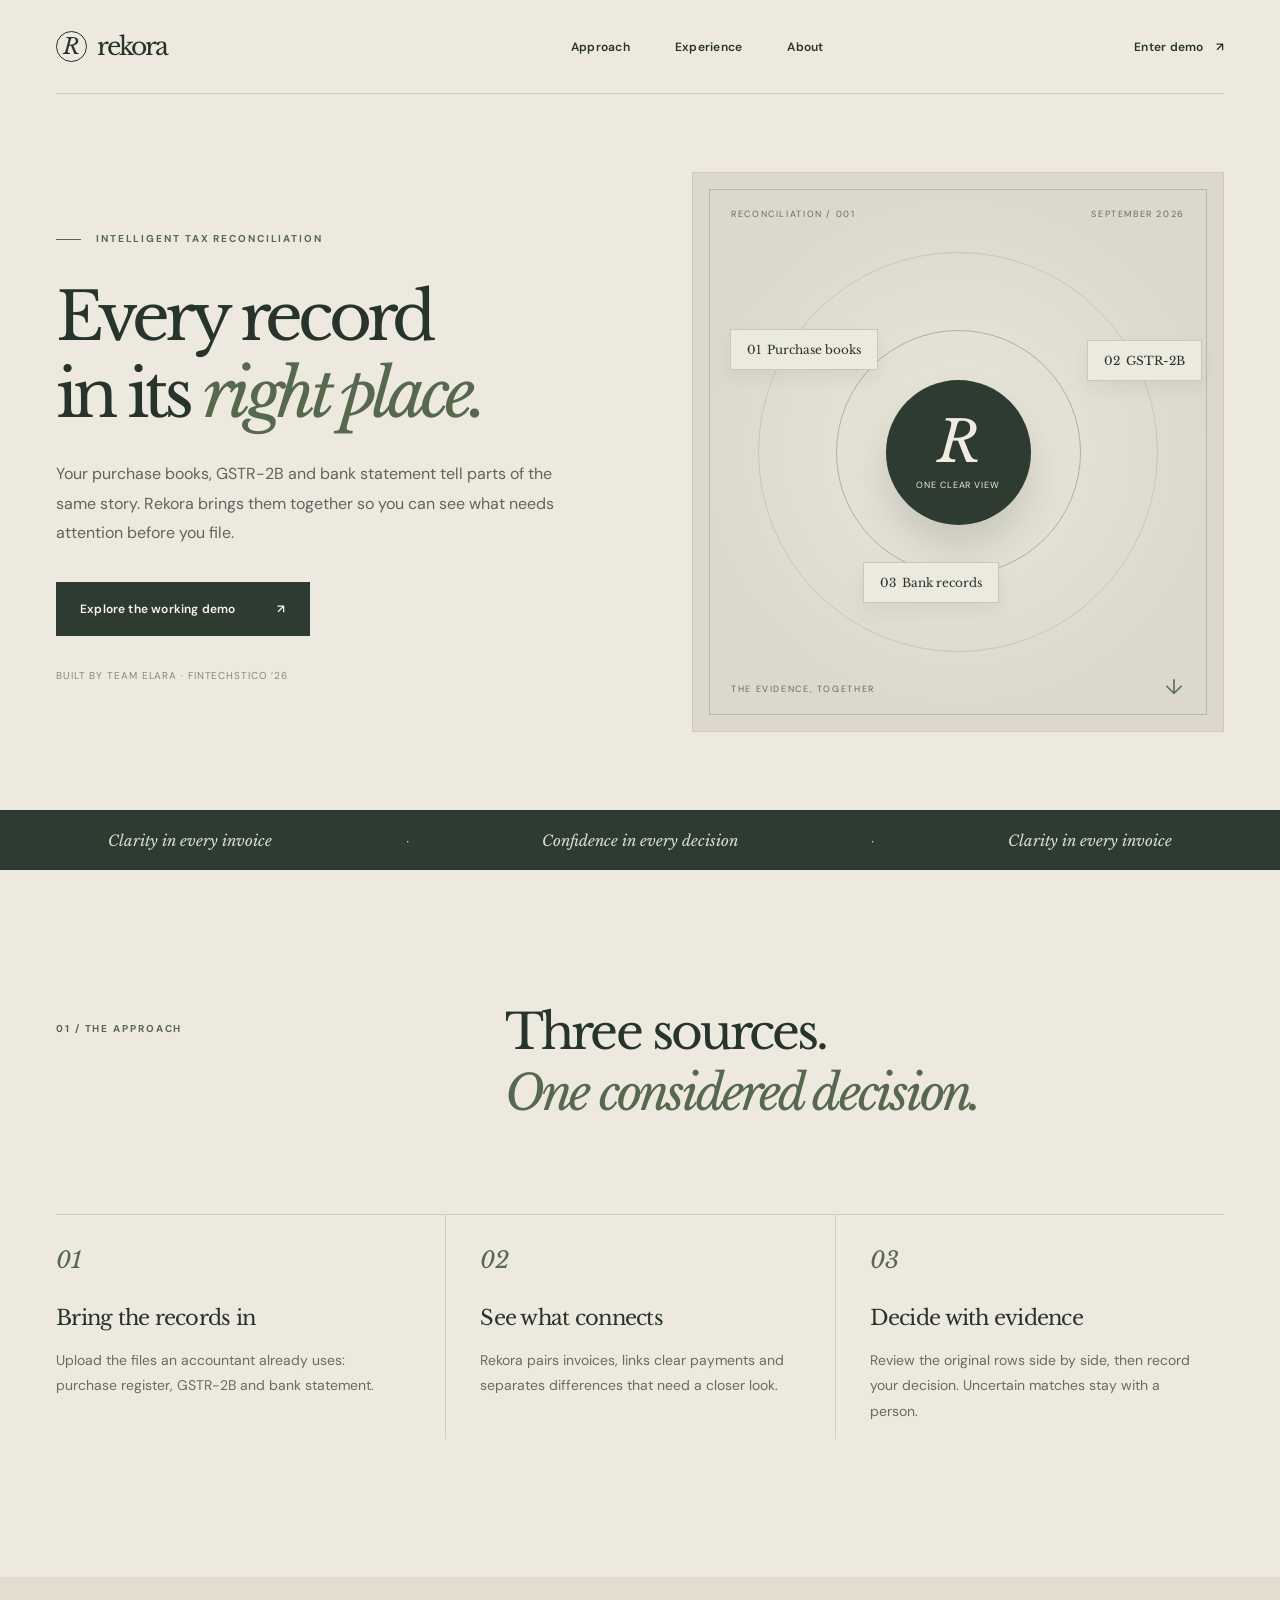
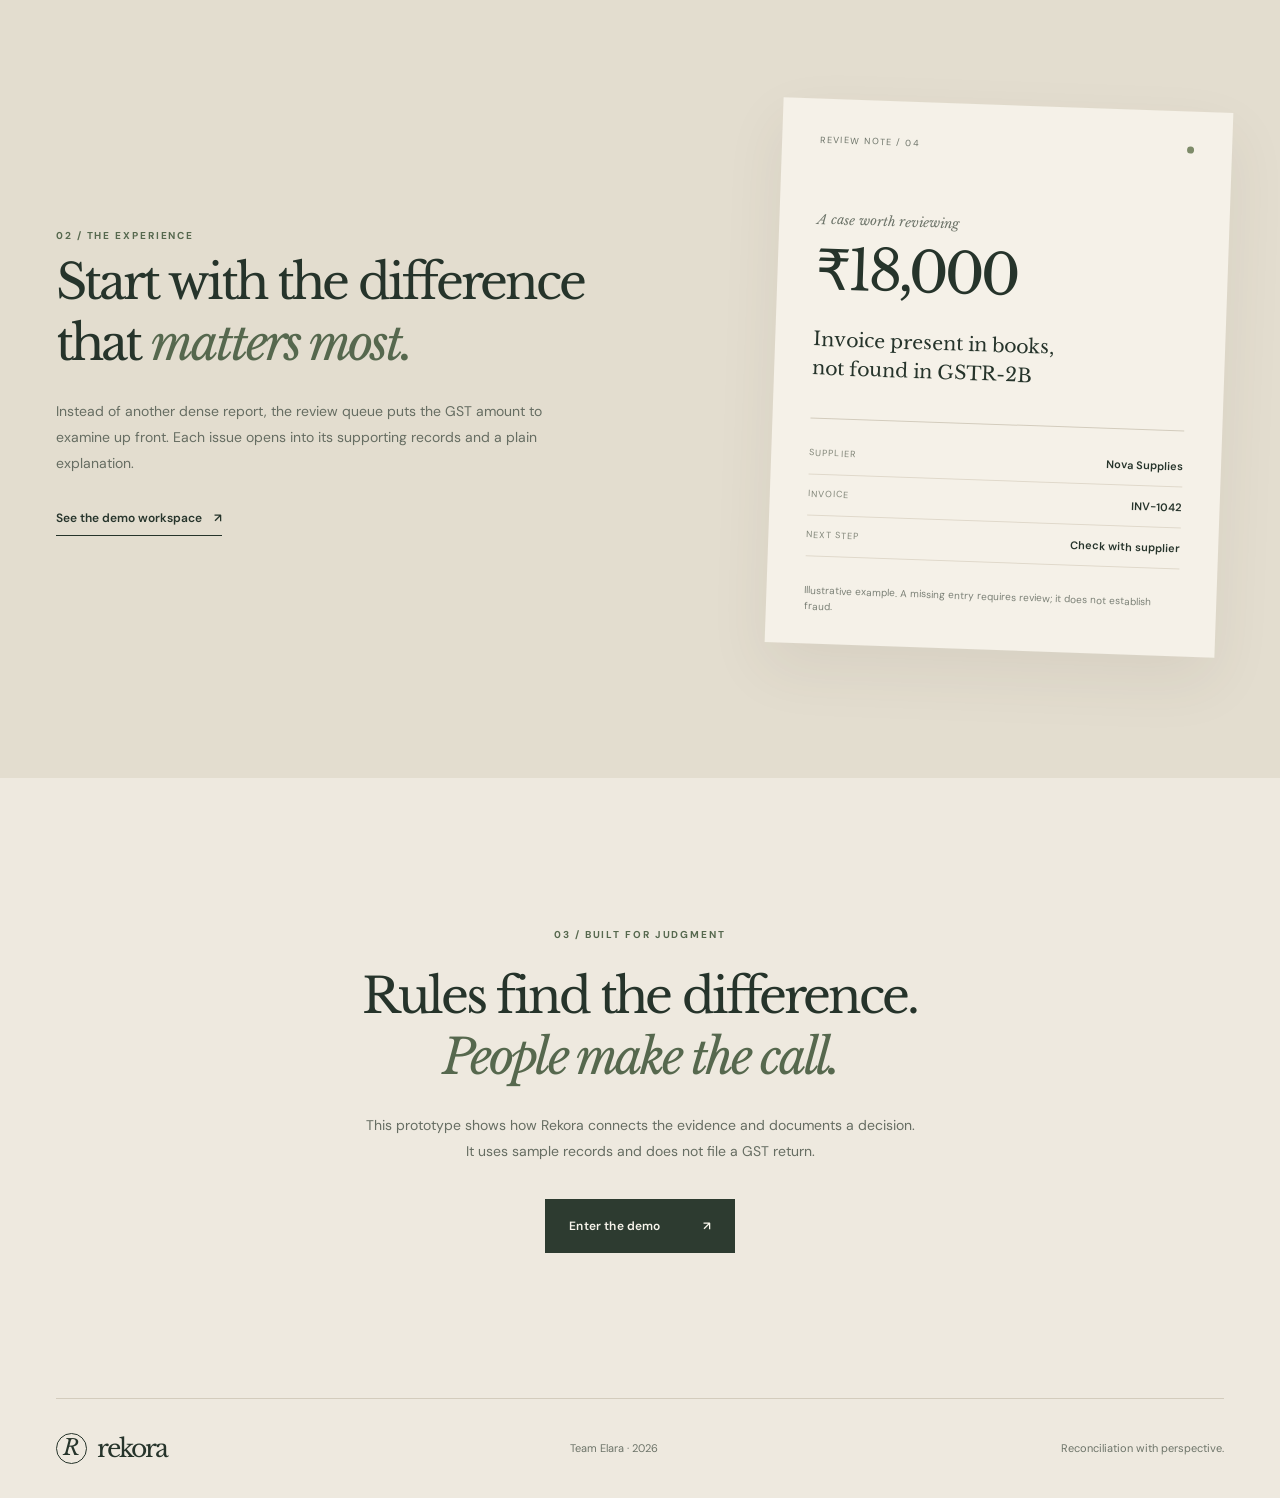
==== index.html @ e07e4d6a "Build Rekora landing page and demo workspace" ====
<!doctype html>
<html lang="en">
<head>
  <meta charset="utf-8">
  <meta name="viewport" content="width=device-width, initial-scale=1">
  <meta name="theme-color" content="#eee9df">
  <meta name="description" content="Rekora connects purchase records, GSTR-2B and payments so every GST difference can be reviewed with evidence.">
  <title>Rekora — A clearer way to reconcile</title>
  <link rel="icon" type="image/svg+xml" href="data:image/svg+xml,%3Csvg xmlns='http://www.w3.org/2000/svg' viewBox='0 0 64 64'%3E%3Crect width='64' height='64' rx='12' fill='%232d3b30'/%3E%3Cpath d='M17 46V18h16c9 0 13 5 13 12 0 6-4 10-10 11l10 5M17 32h17' fill='none' stroke='%23eee9df' stroke-width='4' stroke-linecap='round' stroke-linejoin='round'/%3E%3C/svg%3E">
  <link rel="stylesheet" href="styles.css">
  <script defer src="app.js"></script>
</head>
<body>
  <div id="landing" class="page">
    <header class="site-header wrap">
      <a class="wordmark" href="#top" aria-label="Rekora home"><span class="mark">R</span><span>rekora</span></a>
      <nav class="main-nav" aria-label="Main navigation">
        <a href="#approach">Approach</a>
        <a href="#experience">Experience</a>
        <a href="#about">About</a>
      </nav>
      <button class="text-link" type="button" data-open-login>Enter demo <span aria-hidden="true">↗</span></button>
    </header>

    <main id="top">
      <section class="hero wrap">
        <div class="hero-copy">
          <p class="eyebrow"><span class="eyebrow-line"></span> Intelligent tax reconciliation</p>
          <h1>Every record<br>in its <em>right place.</em></h1>
          <p class="hero-intro">Your purchase books, GSTR-2B and bank statement tell parts of the same story. Rekora brings them together so you can see what needs attention before you file.</p>
          <button class="primary-button" type="button" data-open-login>Explore the working demo <span aria-hidden="true">↗</span></button>
          <p class="hero-note">Built by Team Elara · Fintechstico ’26</p>
        </div>
        <div class="hero-art" aria-label="Three records connecting into one review" role="img">
          <div class="art-topline"><span>RECONCILIATION / 001</span><span>SEPTEMBER 2026</span></div>
          <div class="art-orbit">
            <div class="art-ring ring-one"></div><div class="art-ring ring-two"></div>
            <div class="art-center"><span class="art-center-mark">R</span><small>one clear view</small></div>
            <span class="orbit-label label-books">01&nbsp; Purchase books</span>
            <span class="orbit-label label-gst">02&nbsp; GSTR-2B</span>
            <span class="orbit-label label-bank">03&nbsp; Bank records</span>
          </div>
          <div class="art-bottomline"><span>THE EVIDENCE, TOGETHER</span><span>↓</span></div>
        </div>
      </section>

      <div class="marquee-line" aria-hidden="true"><span>Clarity in every invoice</span><span>·</span><span>Confidence in every decision</span><span>·</span><span>Clarity in every invoice</span></div>

      <section id="approach" class="story-section wrap">
        <div class="section-heading"><p class="eyebrow">01 / THE APPROACH</p><h2>Three sources.<br><em>One considered decision.</em></h2></div>
        <div class="story-steps">
          <article><span class="step-num">01</span><h3>Bring the records in</h3><p>Upload the files an accountant already uses: purchase register, GSTR-2B and bank statement.</p></article>
          <article><span class="step-num">02</span><h3>See what connects</h3><p>Rekora pairs invoices, links clear payments and separates differences that need a closer look.</p></article>
          <article><span class="step-num">03</span><h3>Decide with evidence</h3><p>Review the original rows side by side, then record your decision. Uncertain matches stay with a person.</p></article>
        </div>
      </section>

      <section id="experience" class="experience-section">
        <div class="wrap experience-grid">
          <div class="experience-copy"><p class="eyebrow">02 / THE EXPERIENCE</p><h2>Start with the difference<br>that <em>matters most.</em></h2><p>Instead of another dense report, the review queue puts the GST amount to examine up front. Each issue opens into its supporting records and a plain explanation.</p><button class="underlined-button" type="button" data-open-login>See the demo workspace <span aria-hidden="true">↗</span></button></div>
          <div class="preview-sheet" aria-label="Preview of a Rekora case">
            <div class="preview-head"><span>REVIEW NOTE / 04</span><span class="preview-dot"></span></div>
            <p class="preview-kicker">A case worth reviewing</p><strong>₹18,000</strong><h3>Invoice present in books,<br>not found in GSTR-2B</h3><div class="preview-rule"></div><div class="preview-row"><span>SUPPLIER</span><b>Nova Supplies</b></div><div class="preview-row"><span>INVOICE</span><b>INV-1042</b></div><div class="preview-row"><span>NEXT STEP</span><b>Check with supplier</b></div><p class="preview-foot">Illustrative example. A missing entry requires review; it does not establish fraud.</p>
          </div>
        </div>
      </section>

      <section id="about" class="closing-section wrap"><p class="eyebrow">03 / BUILT FOR JUDGMENT</p><h2>Rules find the difference.<br><em>People make the call.</em></h2><p>This prototype shows how Rekora connects the evidence and documents a decision. It uses sample records and does not file a GST return.</p><button class="primary-button" type="button" data-open-login>Enter the demo <span aria-hidden="true">↗</span></button></section>
    </main>
    <footer class="site-footer wrap"><span class="wordmark footer-brand"><span class="mark">R</span><span>rekora</span></span><span>Team Elara · 2026</span><span>Reconciliation with perspective.</span></footer>
  </div>

  <div id="login" class="page" hidden>
    <header class="site-header wrap compact-header"><a class="wordmark" href="#top"><span class="mark">R</span><span>rekora</span></a><button type="button" class="text-link" data-go-home>Back to site <span aria-hidden="true">↗</span></button></header>
    <main class="login-main wrap"><div class="login-intro"><p class="eyebrow">PRIVATE DEMO / TEAM ELARA</p><h1>Welcome to a<br><em>clearer view.</em></h1><p>Enter the demo workspace to follow invoices across books, GSTR-2B and bank payments.</p><div class="login-rule"></div><p class="login-caption">Sample data only. Your name stays in this browser session.</p></div><form id="login-form" class="login-card"><p class="eyebrow">DEMO ACCESS</p><h2>Sign in to explore</h2><label for="demo-name">Your name</label><input id="demo-name" name="name" autocomplete="name" placeholder="e.g. Mahatva" required maxlength="60"><label for="demo-email">Email address</label><input id="demo-email" name="email" type="email" autocomplete="email" placeholder="you@example.com" required><button class="primary-button full-button" type="submit">Continue to workspace <span aria-hidden="true">↗</span></button><p class="form-note">Demo sign-in only. No account or password is created.</p></form></main>
  </div>

  <div id="workspace" class="page app-page" hidden>
    <header class="app-header"><a class="wordmark" href="#workspace"><span class="mark">R</span><span>rekora</span></a><span class="app-header-title">Reconciliation workspace <span class="demo-tag">DEMO</span></span><button id="sign-out" class="text-link" type="button">Sign out <span aria-hidden="true">↗</span></button></header>
    <main class="app-main">
      <div class="app-intro"><div><p class="eyebrow">SEPTEMBER 2026 · SAMPLE WORKSPACE</p><h1>Good to have you here, <em id="user-name">friend</em>.</h1><p>Connect the records, then review the differences that matter.</p></div><button id="export-button" class="subtle-button" type="button">Export review CSV <span aria-hidden="true">↗</span></button></div>
      <section class="upload-section" aria-labelledby="upload-heading"><div class="upload-copy"><span class="section-index">01 / YOUR SOURCES</span><h2 id="upload-heading">Bring three records together.</h2><p>Use your own CSV files, or open the prepared demo month.</p><div class="upload-actions"><button id="sample-button" class="primary-button" type="button">Load demo records <span aria-hidden="true">↗</span></button><button id="reset-button" class="underlined-button" type="button">Clear files</button></div></div><div class="upload-fields"><label class="upload-field"><span>Purchase register</span><small>Books CSV</small><input id="books-file" type="file" accept=".csv,text/csv"><b id="books-status">Choose file</b></label><label class="upload-field"><span>GSTR-2B</span><small>Supplier filings CSV</small><input id="g2b-file" type="file" accept=".csv,text/csv"><b id="g2b-status">Choose file</b></label><label class="upload-field"><span>Bank statement</span><small>Payments CSV</small><input id="bank-file" type="file" accept=".csv,text/csv"><b id="bank-status">Choose file</b></label></div></section>
      <p id="status-message" class="status-message" role="status" aria-live="polite">Load the demo records or choose all three CSV files to begin.</p>
      <section id="results" class="results-section" hidden aria-labelledby="results-heading"><div class="result-heading"><div><span class="section-index">02 / YOUR REVIEW</span><h2 id="results-heading">A more useful overview.</h2></div><p id="source-caption">Sample records</p></div><div class="metrics"><div><span>Purchase invoices</span><strong id="metric-invoices">0</strong></div><div><span>Connected to GSTR-2B</span><strong id="metric-matched">0</strong></div><div><span>Open issues</span><strong id="metric-issues">0</strong></div><div><span>GST amount to review</span><strong id="metric-value">₹0</strong></div></div><div id="live-test" class="live-test"><div><span class="section-index">LIVE DEMONSTRATION</span><p>Change a sample record and watch the same matching rules run again.</p></div><label for="live-scenario">Change to try</label><select id="live-scenario"><option value="amount">Change a GST amount</option><option value="format">Reformat an invoice number</option></select><button id="run-live-test" class="subtle-button" type="button">Run test <span aria-hidden="true">↗</span></button></div><div class="review-layout"><section class="queue-section" aria-labelledby="queue-heading"><div class="queue-heading"><div><span class="section-index">03 / PRIORITY QUEUE</span><h3 id="queue-heading">The cases to consider</h3></div><span id="queue-count">0 cases</span></div><div id="issue-list" class="issue-list"></div></section><aside class="evidence-panel" aria-labelledby="evidence-heading"><span class="section-index">04 / THE EVIDENCE</span><div id="evidence-content"><h3 id="evidence-heading">Select a case</h3><p>Choose an item from the queue to see the original records and suggested next step.</p></div></aside></div></section>
    </main>
    <footer class="app-footer">Rekora prototype · Sample findings require human review · No GST return is filed</footer>
  </div>
</body>
</html>
---- styles.css ----
@import url('https://fonts.googleapis.com/css2?family=DM+Sans:wght@400;500;600;700&family=Libre+Baskerville:ital,wght@0,400;0,700;1,400&display=swap');
:root{--paper:#eee9df;--paper-light:#f7f4ed;--ink:#26342b;--muted:#6d7469;--line:#d3ccbd;--olive:#56684e;--cream:#e8dfce;--dark:#2d3b30;--serif:'Libre Baskerville',Georgia,serif;--sans:'DM Sans',Arial,sans-serif}
*{box-sizing:border-box}html{scroll-behavior:smooth}body{margin:0;background:var(--paper);color:var(--ink);font-family:var(--sans);-webkit-font-smoothing:antialiased}button,input{font:inherit}button{cursor:pointer}a{color:inherit;text-decoration:none}button:focus-visible,a:focus-visible,input:focus-visible{outline:2px solid #8e9c70;outline-offset:4px}[hidden]{display:none!important}.wrap{width:min(1380px,calc(100% - 112px));margin:auto}.page{min-height:100vh}.site-header{height:94px;display:flex;align-items:center;justify-content:space-between;border-bottom:1px solid var(--line)}.wordmark{display:inline-flex;gap:10px;align-items:center;font-family:var(--serif);font-size:25px;letter-spacing:-.08em}.mark{width:31px;height:31px;border:1px solid currentColor;border-radius:50%;display:grid;place-items:center;font-style:italic;font-size:22px;line-height:1;padding-right:2px}.main-nav{display:flex;gap:45px;margin-left:8%}.main-nav a,.text-link{font-size:12px;font-weight:600;letter-spacing:.02em}.main-nav a:hover,.text-link:hover{color:var(--olive)}.text-link,.underlined-button{background:none;border:0;color:var(--ink);padding:9px 0}.text-link span,.underlined-button span{margin-left:9px}.hero{display:grid;grid-template-columns:1.04fr .96fr;min-height:690px;padding-top:78px;padding-bottom:78px;gap:60px;align-items:center}.eyebrow,.section-index{font-size:10px;font-weight:700;letter-spacing:.19em;text-transform:uppercase;color:var(--olive)}.eyebrow-line{display:inline-block;width:25px;border-top:1px solid var(--olive);vertical-align:middle;margin-right:11px}.hero h1,.login-main h1{font-family:var(--serif);font-size:clamp(55px,5.15vw,84px);font-weight:400;line-height:1.16;letter-spacing:-.075em;margin:34px 0 27px}.hero h1 em,.story-section h2 em,.experience-section h2 em,.closing-section h2 em,.login-main h1 em,.app-intro h1 em{font-weight:400;color:var(--olive)}.hero-intro{max-width:515px;color:#5e665d;font-size:16px;line-height:1.85;margin:0 0 34px}.primary-button{display:inline-flex;gap:42px;align-items:center;justify-content:space-between;border:1px solid var(--dark);background:var(--dark);color:#f8f5ec;padding:18px 23px;font-size:12px;font-weight:600;letter-spacing:.015em;transition:background .2s,transform .2s}.primary-button:hover{background:#435845;transform:translateY(-2px)}.hero-note{font-size:10px;letter-spacing:.09em;text-transform:uppercase;margin:33px 0 0;color:#85877c}.hero-art{height:560px;background:#dcd9cc;position:relative;overflow:hidden;border:1px solid #d2c9b5;background-image:radial-gradient(circle at 50% 50%,#e8e5da 0,#dcd9cc 70%)}.hero-art:before{content:'';position:absolute;inset:16px;border:1px solid rgba(74,91,69,.25)}.art-topline,.art-bottomline{position:absolute;left:38px;right:38px;display:flex;justify-content:space-between;font-size:9px;letter-spacing:.18em;color:#5f6d60}.art-topline{top:35px}.art-bottomline{bottom:36px}.art-bottomline span:last-child{font-size:21px;line-height:8px}.art-orbit{position:absolute;inset:0;display:grid;place-items:center}.art-ring{position:absolute;border:1px solid rgba(61,77,62,.32);border-radius:50%;aspect-ratio:1}.ring-one{width:245px}.ring-two{width:400px;border-color:rgba(61,77,62,.15)}.art-center{width:145px;height:145px;border-radius:50%;background:var(--dark);color:#f1ecdf;display:flex;flex-direction:column;align-items:center;justify-content:center;gap:8px;box-shadow:0 22px 35px rgba(45,59,48,.15);z-index:1}.art-center-mark{font-family:var(--serif);font-size:57px;font-style:italic;line-height:1}.art-center small{font-size:9px;letter-spacing:.1em;text-transform:uppercase}.orbit-label{position:absolute;background:#ece9df;padding:12px 16px;border:1px solid #c8c8b8;box-shadow:0 8px 18px rgba(40,53,39,.06);font-family:var(--serif);font-size:12px;z-index:2}.label-books{top:28%;left:7%}.label-gst{top:30%;right:4%}.label-bank{bottom:23%;left:32%}.marquee-line{height:60px;background:var(--dark);color:#d9dfce;display:flex;align-items:center;justify-content:space-evenly;gap:25px;overflow:hidden;white-space:nowrap;font-family:var(--serif);font-style:italic;font-size:15px}.marquee-line span:nth-child(even){font-style:normal;font-size:12px}.story-section{padding-top:132px;padding-bottom:138px}.section-heading{display:grid;grid-template-columns:1fr 1.6fr;align-items:start}.section-heading .eyebrow{margin:20px 0}.story-section h2,.experience-section h2,.closing-section h2{font:400 clamp(39px,3.8vw,60px)/1.25 var(--serif);letter-spacing:-.06em;margin:0}.story-steps{display:grid;grid-template-columns:repeat(3,1fr);margin-top:90px;border-top:1px solid var(--line)}.story-steps article{padding:31px 34px 0 0}.story-steps article+article{border-left:1px solid var(--line);padding-left:34px}.step-num{font:italic 23px var(--serif);color:var(--olive)}.story-steps h3{font:400 21px var(--serif);letter-spacing:-.035em;margin:31px 0 17px}.story-steps p,.experience-copy>p:not(.eyebrow),.closing-section>p:not(.eyebrow){font-size:14px;color:#666d62;line-height:1.85;max-width:330px}.experience-section{background:#e3ddcf;padding:128px 0}.experience-grid{display:grid;grid-template-columns:1fr 450px;gap:12%;align-items:center}.experience-copy>p:not(.eyebrow){max-width:540px;margin:25px 0 25px}.underlined-button{border-bottom:1px solid var(--ink);font-weight:600;font-size:12px}.preview-sheet{background:#f5f1e8;padding:35px 38px 29px;box-shadow:0 24px 60px rgba(72,65,52,.08);transform:rotate(2deg)}.preview-head{display:flex;justify-content:space-between;font-size:9px;letter-spacing:.16em;color:#6d7469}.preview-dot{height:7px;width:7px;background:#7d8b69;border-radius:50%}.preview-kicker{font:italic 13px var(--serif);color:#6d7469;margin:65px 0 7px}.preview-sheet strong{font:400 56px var(--serif);letter-spacing:-.07em}.preview-sheet h3{font:400 19px/1.5 var(--serif);margin:22px 0 35px}.preview-rule{border-top:1px solid var(--line);margin-bottom:15px}.preview-row{display:flex;justify-content:space-between;padding:13px 0;border-bottom:1px solid #e0d9cb;font-size:11px}.preview-row span{letter-spacing:.12em;font-size:9px;color:#808578}.preview-row b{font-weight:600}.preview-foot{font-size:10px;line-height:1.6;color:#7b8076;margin:26px 0 0}.closing-section{text-align:center;padding-top:140px;padding-bottom:145px}.closing-section h2{margin:25px 0}.closing-section>p:not(.eyebrow){margin:0 auto 34px;max-width:560px}.site-footer{border-top:1px solid var(--line);height:100px;display:flex;justify-content:space-between;align-items:center;color:#6d7469;font-size:11px}.footer-brand{color:var(--ink)}
.compact-header{border-bottom:0}.login-main{min-height:calc(100vh - 94px);display:grid;grid-template-columns:1fr 410px;gap:14%;align-items:center;padding-bottom:90px}.login-intro>p:not(.eyebrow){font-size:15px;line-height:1.8;color:#626a60;max-width:510px}.login-rule{width:65px;border-top:1px solid var(--olive);margin-top:58px}.login-intro .login-caption{font-size:11px!important;margin-top:21px}.login-card{background:#f8f5ee;border:1px solid #ddd5c5;padding:41px;box-shadow:0 20px 50px rgba(63,61,49,.05)}.login-card h2{font:400 29px var(--serif);margin:15px 0 37px}.login-card label{display:block;font-size:11px;font-weight:700;margin:23px 0 9px}.login-card input{border:0;border-bottom:1px solid #bdb9aa;background:transparent;width:100%;padding:13px 0;border-radius:0;color:var(--ink);font-size:13px;outline:0}.login-card input:focus{border-bottom-color:var(--ink)}.full-button{width:100%;margin-top:37px}.form-note{font-size:10px;color:#808579;line-height:1.6;margin:18px 0 0}
.app-page{background:#f3f0e9}.app-header{height:78px;padding:0 clamp(24px,4vw,68px);border-bottom:1px solid #d8d2c6;display:flex;align-items:center;justify-content:space-between;gap:20px;background:#eee9df}.app-header-title{font-size:12px;font-weight:600}.demo-tag{margin-left:11px;padding:5px 7px;border:1px solid #a5b09a;color:#576a52;font-size:9px;letter-spacing:.1em}.app-main{max-width:1420px;padding:59px clamp(24px,4vw,68px) 90px;margin:auto}.app-intro{display:flex;justify-content:space-between;align-items:end;gap:30px;margin-bottom:49px}.app-intro h1{font:400 clamp(35px,3.3vw,52px)/1.25 var(--serif);letter-spacing:-.055em;margin:15px 0}.app-intro p:not(.eyebrow){font-size:13px;color:#697064;margin:0}.subtle-button{border:1px solid #b6bdac;color:var(--ink);background:transparent;padding:14px 17px;font-size:11px;font-weight:600;white-space:nowrap}.subtle-button:hover{background:#e5eadd}.subtle-button span{margin-left:15px}.upload-section{display:grid;grid-template-columns:.8fr 1.2fr;background:#e8e3d7;border:1px solid #dcd6c8}.upload-copy{padding:39px 42px;border-right:1px solid #d4cbbb}.upload-copy h2,.result-heading h2{font:400 27px var(--serif);letter-spacing:-.045em;margin:15px 0}.upload-copy p{font-size:12px;line-height:1.7;color:#687064;max-width:300px}.upload-actions{display:flex;align-items:center;gap:24px;margin-top:29px}.upload-actions .primary-button{padding:13px 16px;gap:18px;font-size:11px}.upload-fields{display:grid;grid-template-columns:repeat(3,1fr)}.upload-field{position:relative;padding:41px 24px 30px;border-right:1px solid #d4cbbb;cursor:pointer;display:flex;flex-direction:column;min-width:0}.upload-field:last-child{border-right:0}.upload-field:hover{background:#eee9df}.upload-field span{font:400 16px var(--serif)}.upload-field small{font-size:10px;color:#7d8277;margin-top:9px}.upload-field input{position:absolute;inset:0;opacity:0;cursor:pointer;width:100%;height:100%}.upload-field b{font-size:10px;color:var(--olive);font-weight:700;margin-top:auto;padding-top:60px;overflow:hidden;text-overflow:ellipsis;white-space:nowrap}.status-message{font-size:11px;line-height:1.6;color:#64705f;margin:19px 0 0;min-height:18px}.status-message.error{color:#ad543f}.results-section{padding-top:70px}.result-heading,.queue-heading{display:flex;justify-content:space-between;align-items:end;gap:20px}.result-heading p,.queue-heading>span{font-size:11px;color:#777e72}.metrics{display:grid;grid-template-columns:repeat(4,1fr);border-top:1px solid #d6d0c3;border-bottom:1px solid #d6d0c3;margin:25px 0 55px}.metrics>div{padding:26px 22px 29px;border-right:1px solid #d6d0c3}.metrics>div:first-child{padding-left:0}.metrics>div:last-child{border-right:0}.metrics span{display:block;color:#777e72;font-size:11px;margin-bottom:15px}.metrics strong{font:400 30px var(--serif);letter-spacing:-.05em}.review-layout{display:grid;grid-template-columns:minmax(0,1.25fr) minmax(310px,.75fr);gap:48px}.queue-heading{margin-bottom:17px}.queue-heading h3,.evidence-panel h3{font:400 23px var(--serif);letter-spacing:-.04em;margin:10px 0}.issue-list{border-top:1px solid #cfc9bd}.issue-item{width:100%;text-align:left;display:grid;grid-template-columns:1fr auto;gap:12px;background:transparent;border:0;border-bottom:1px solid #d9d3c7;padding:22px 13px;color:var(--ink)}.issue-item:hover,.issue-item.active{background:#e9e7dc}.issue-item strong{display:block;font:400 17px var(--serif);line-height:1.4}.issue-item small{display:block;color:#768074;font-size:10px;margin-top:6px}.issue-amount{font:400 17px var(--serif);white-space:nowrap}.issue-kind{font-size:9px;letter-spacing:.1em;text-transform:uppercase;color:#8c654a;font-weight:700;margin-bottom:8px}.reviewed .issue-kind{color:#587253}.evidence-panel{align-self:start;background:#e8e3d7;padding:31px;border:1px solid #d7d0c2;min-height:380px}.evidence-panel>span{display:block;margin-bottom:15px}.evidence-panel p{font-size:12px;line-height:1.7;color:#626c61}.evidence-meta{font-size:10px;color:#798075;margin:0 0 24px!important}.evidence-rows{border-top:1px solid #c9c5b8;margin:27px 0}.evidence-row{padding:15px 0;border-bottom:1px solid #c9c5b8}.evidence-row span{display:block;font-size:9px;letter-spacing:.13em;color:#81877c;margin-bottom:8px}.evidence-row strong{font-size:11px;font-weight:600;line-height:1.5}.evidence-actions{display:flex;gap:12px;align-items:center;flex-wrap:wrap}.evidence-actions .primary-button{padding:12px 15px;font-size:10px;gap:15px}.empty-queue{padding:38px 10px;font-size:12px;color:#777e72}.app-footer{padding:25px 5%;border-top:1px solid #ddd7cb;font-size:10px;color:#777f72;text-align:center}
.live-test{display:flex;align-items:center;gap:20px;border:1px solid #d6d0c3;background:#ebe7dc;padding:21px 24px;margin:-29px 0 49px}.live-test>div{margin-right:auto}.live-test p{font-size:11px;color:#657063;margin:8px 0 0}.live-test label{font-size:10px;font-weight:700;white-space:nowrap}.live-test select{min-width:195px;background:#f7f4ed;border:1px solid #bdb8aa;color:var(--ink);padding:11px 12px;font:11px var(--sans)}
@media(max-width:980px){.wrap{width:min(100% - 48px,1380px)}.main-nav{gap:20px;margin:0}.hero{grid-template-columns:1fr;padding-top:55px}.hero-art{height:440px}.experience-grid{grid-template-columns:1fr 390px;gap:5%}.login-main{gap:6%}.review-layout{display:block}.evidence-panel{margin-top:35px}.live-test{flex-wrap:wrap}.upload-section{grid-template-columns:1fr}.upload-copy{border-right:0;border-bottom:1px solid #d4cbbb}.upload-field b{padding-top:35px}}
@media(max-width:700px){.wrap{width:calc(100% - 36px)}.site-header{height:72px}.main-nav{display:none}.wordmark{font-size:21px}.hero{padding-top:38px;gap:40px;min-height:0;padding-bottom:56px}.hero h1{font-size:52px;margin:23px 0}.hero-intro{font-size:14px}.hero-art{height:390px}.ring-two{width:290px}.ring-one{width:190px}.art-center{width:112px;height:112px}.art-center-mark{font-size:43px}.orbit-label{font-size:9px;padding:9px}.label-books{left:2%}.label-gst{right:2%}.label-bank{bottom:18%;left:27%}.art-topline,.art-bottomline{left:26px;right:26px}.marquee-line{font-size:11px}.story-section{padding:80px 0}.section-heading{display:block}.story-steps{display:block;margin-top:52px}.story-steps article,.story-steps article+article{border-left:0;border-bottom:1px solid var(--line);padding:28px 0}.story-steps h3{margin:15px 0}.experience-section{padding:80px 0}.experience-grid{display:block}.preview-sheet{margin-top:55px;transform:none}.closing-section{padding:85px 0}.site-footer{height:auto;padding:30px 0;gap:15px;flex-wrap:wrap}.site-footer span:last-child{display:none}.login-main{display:block;padding:45px 0 80px}.login-main h1{font-size:48px}.login-rule,.login-caption{display:none}.login-card{margin-top:45px;padding:28px}.app-header{height:70px;padding:0 18px}.app-header-title{display:none}.app-main{padding:42px 18px 75px}.app-intro{display:block}.app-intro h1{font-size:35px}.app-intro .subtle-button{margin-top:25px}.upload-copy{padding:29px 25px}.upload-fields{grid-template-columns:1fr}.upload-field{padding:20px 25px;border-right:0;border-bottom:1px solid #d4cbbb}.upload-field b{padding-top:16px}.upload-field:last-child{border:0}.upload-actions{flex-wrap:wrap}.metrics{grid-template-columns:repeat(2,1fr)}.metrics>div{border-bottom:1px solid #d6d0c3;padding:22px!important}.metrics>div:nth-child(2){border-right:0}.metrics>div:nth-child(3),.metrics>div:nth-child(4){border-bottom:0}.review-layout{display:block}.evidence-panel{margin-top:35px}.result-heading{align-items:start;flex-direction:column}.queue-heading h3{font-size:21px}}
@media(max-width:700px){.live-test{display:block}.live-test label{display:block;margin:18px 0 8px}.live-test select{width:100%}.live-test .subtle-button{margin-top:13px;width:100%}}
@media(prefers-reduced-motion:reduce){html{scroll-behavior:auto}*,*:before,*:after{transition:none!important;animation:none!important}}
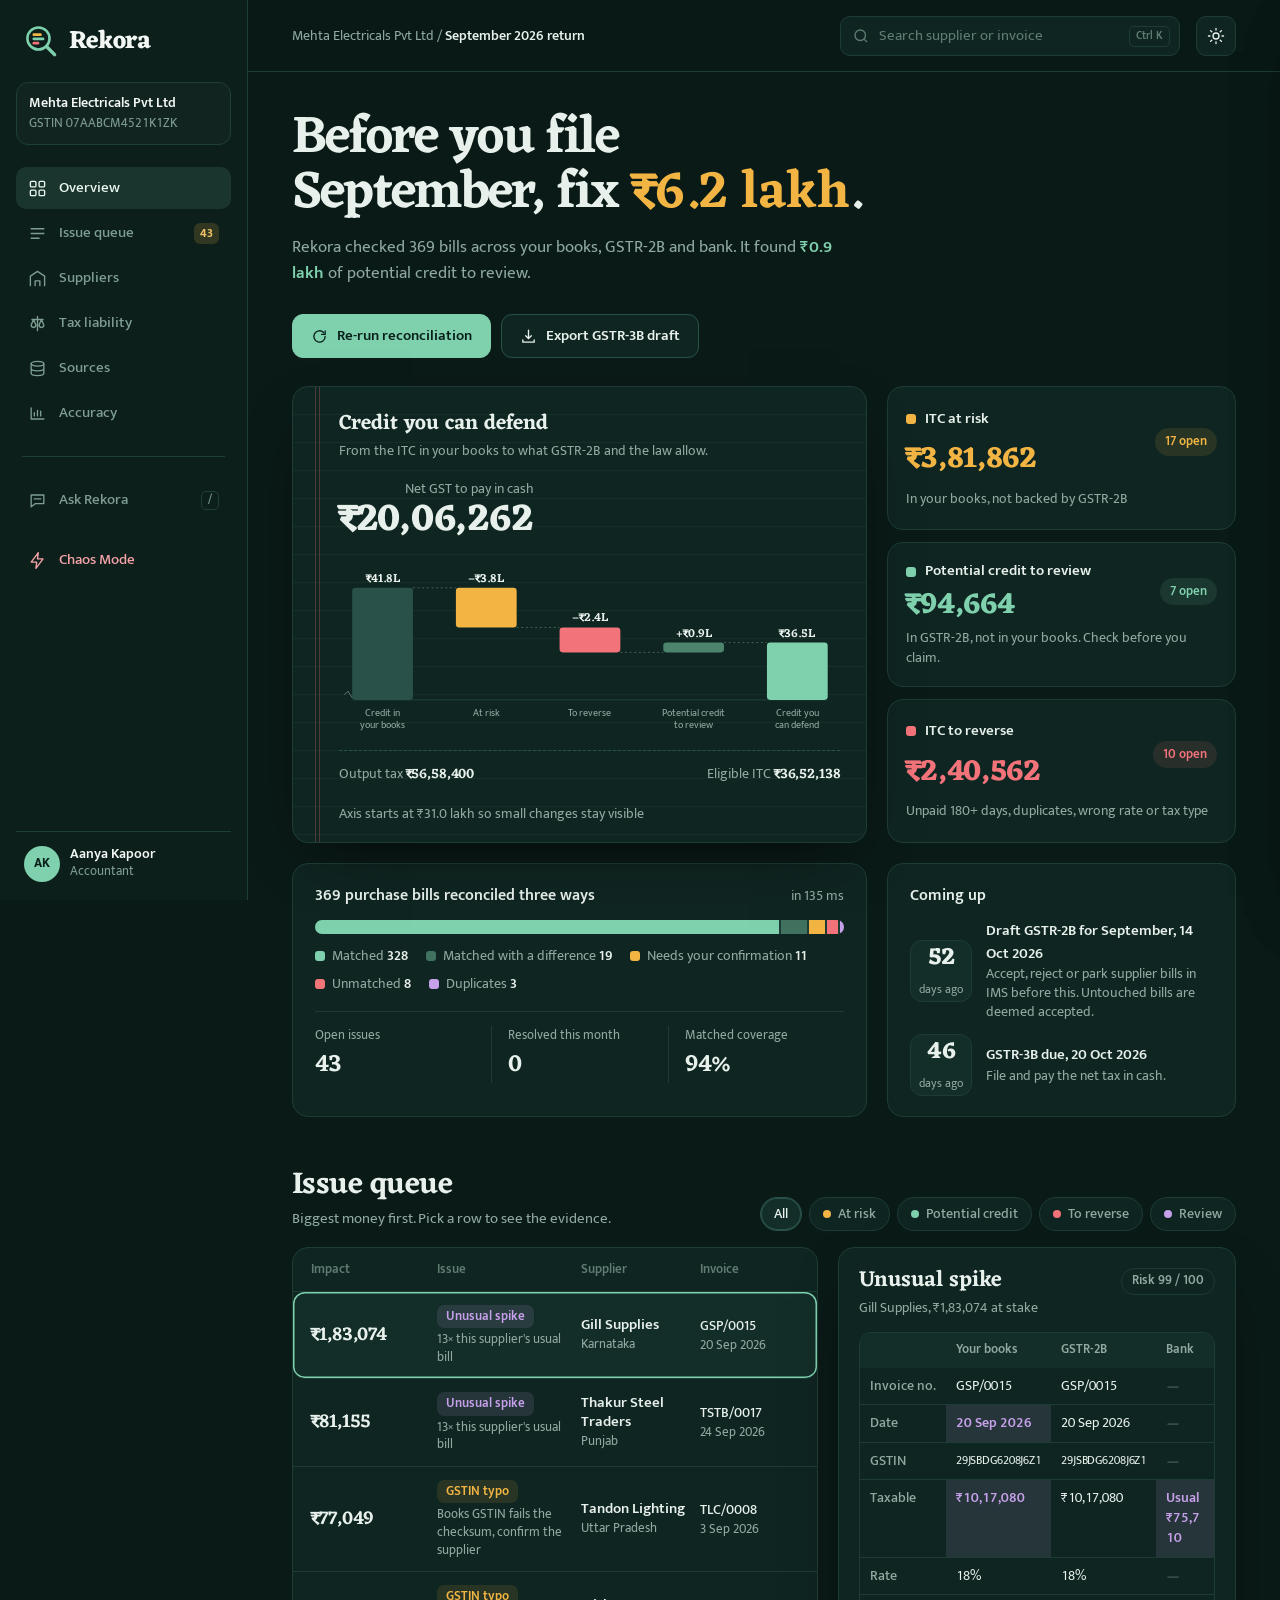
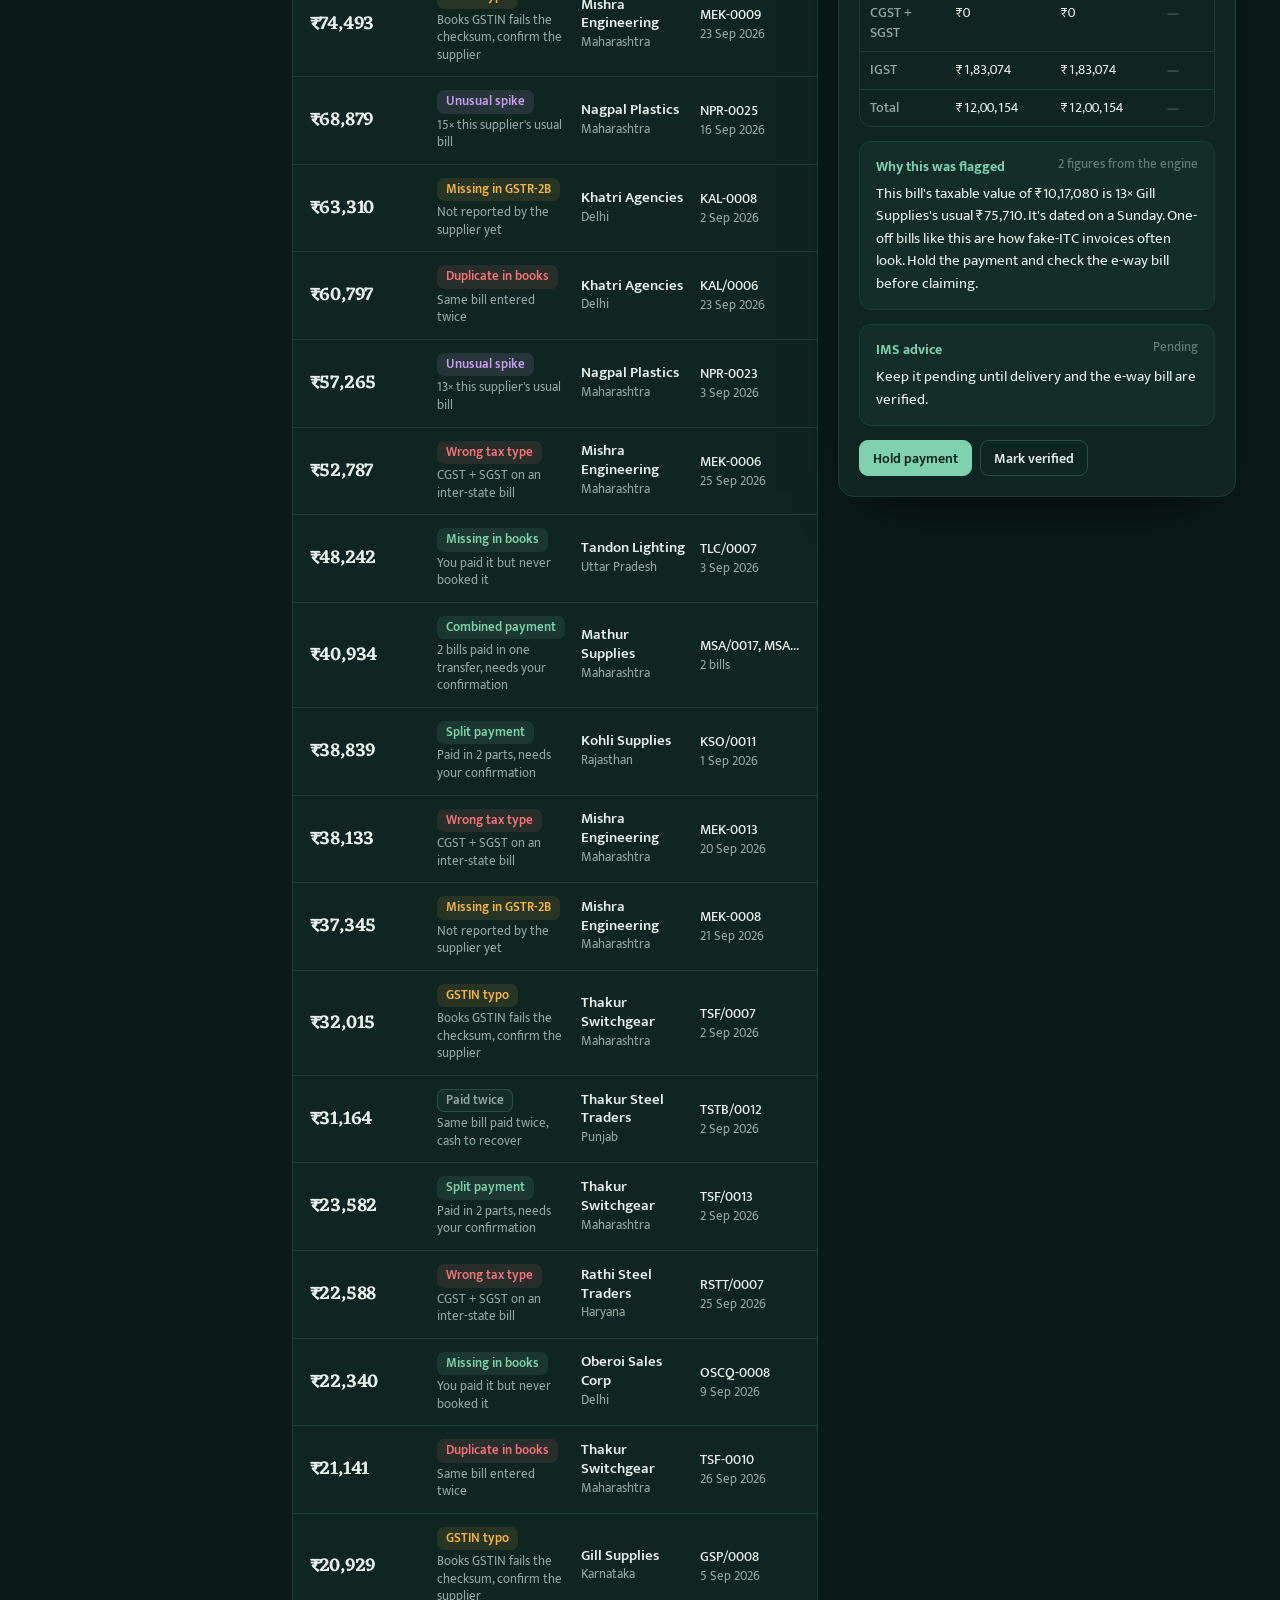
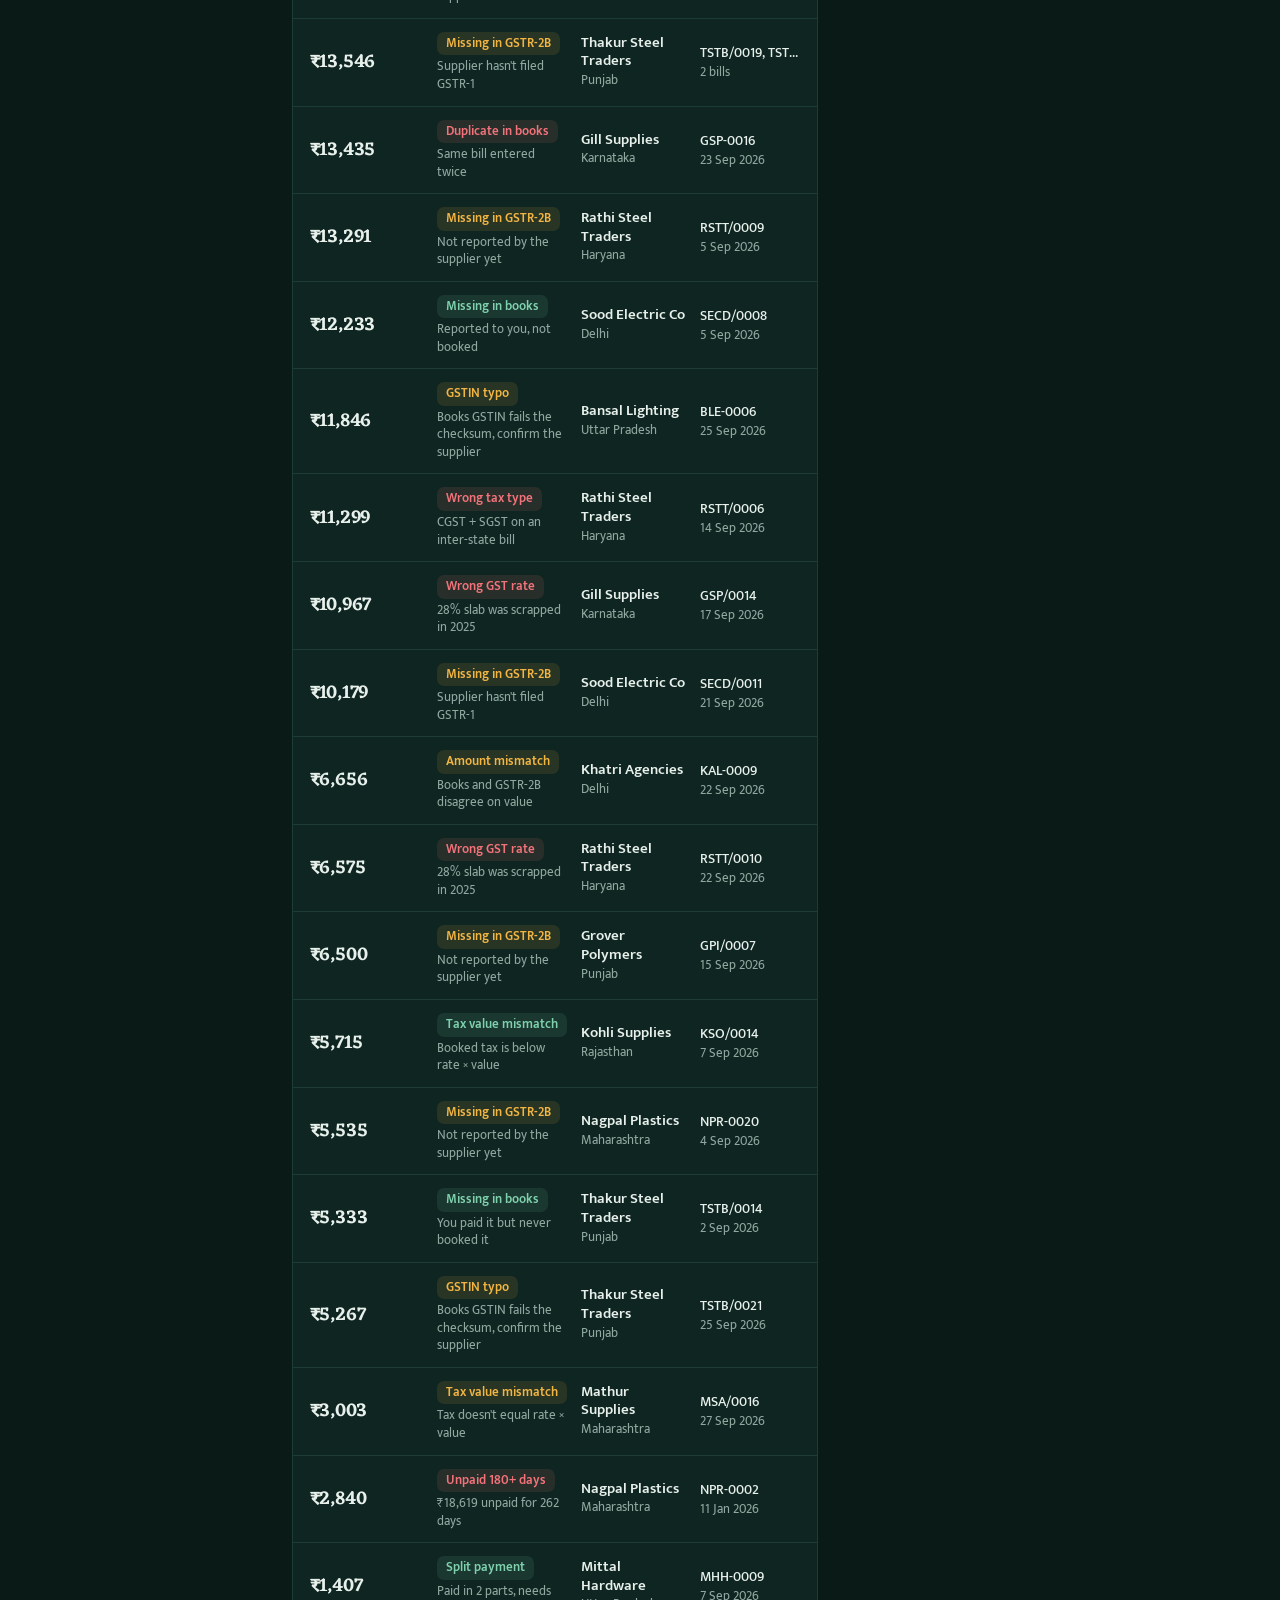
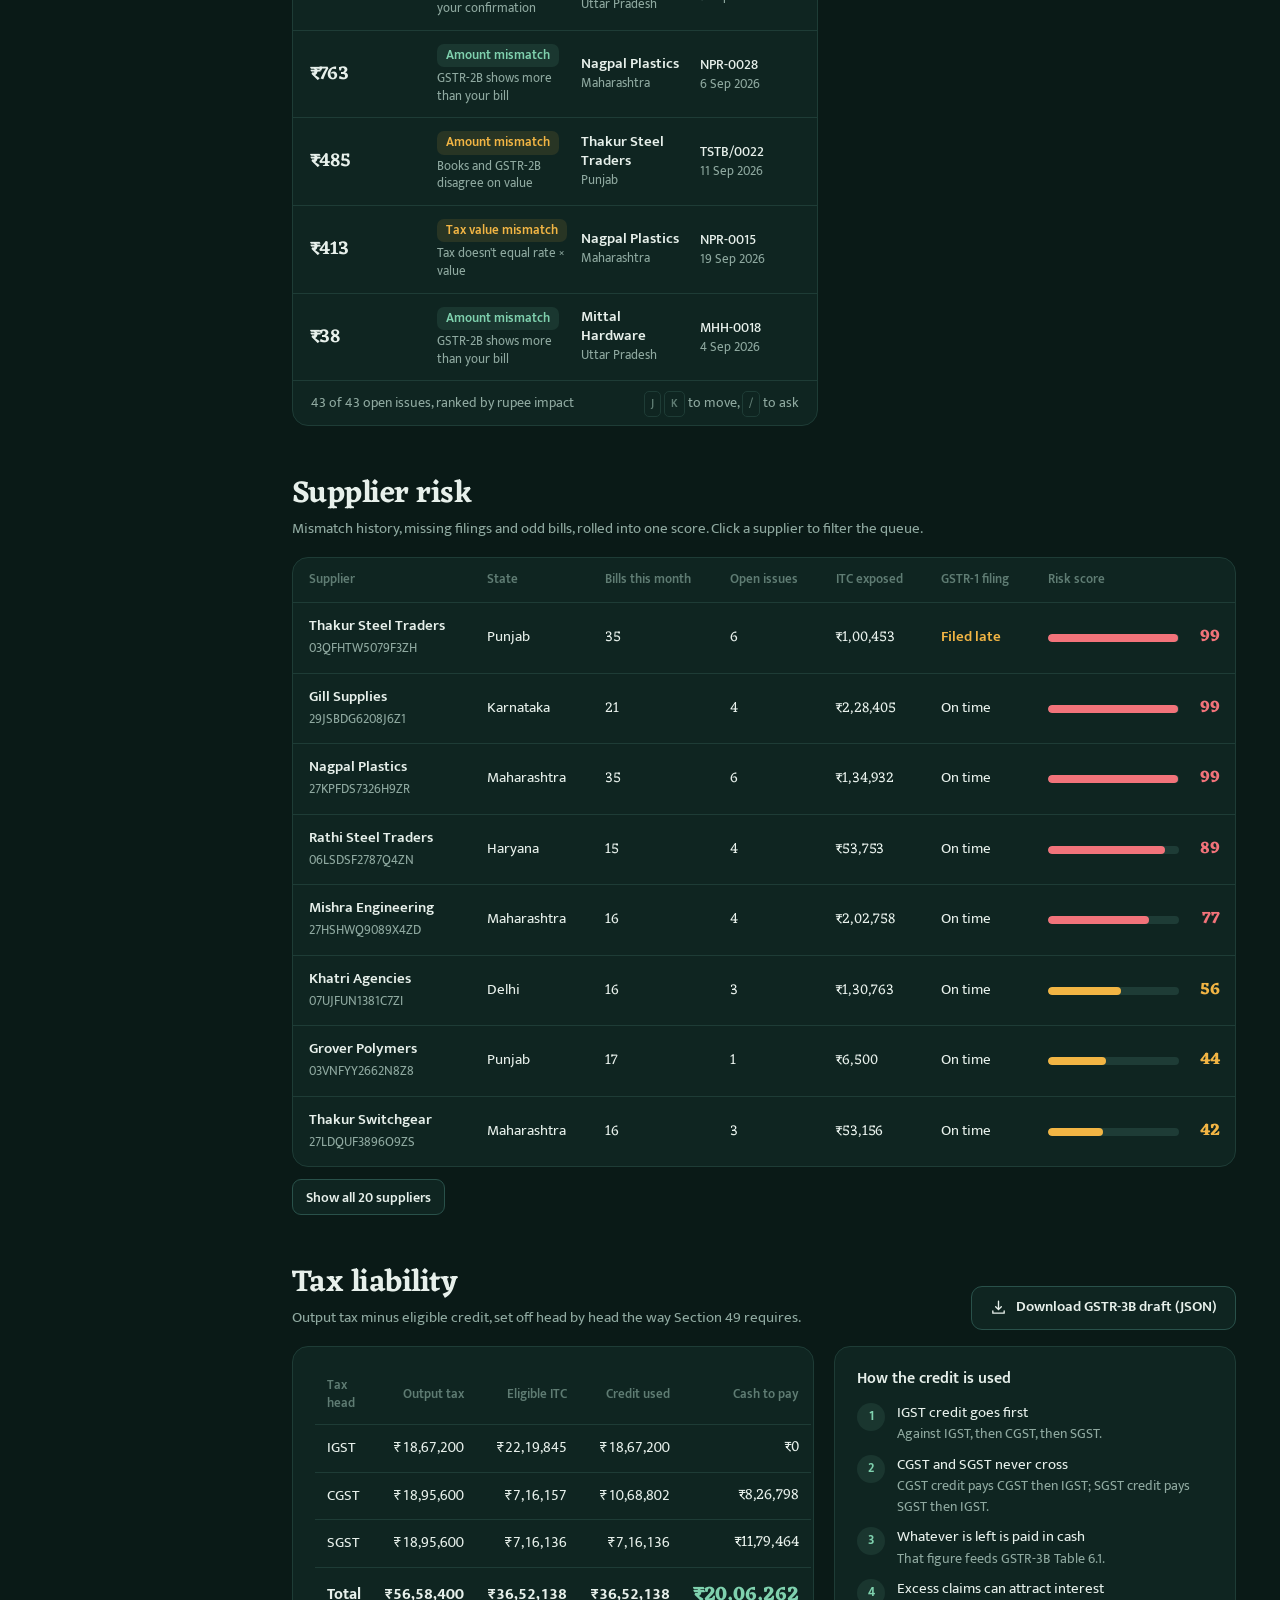
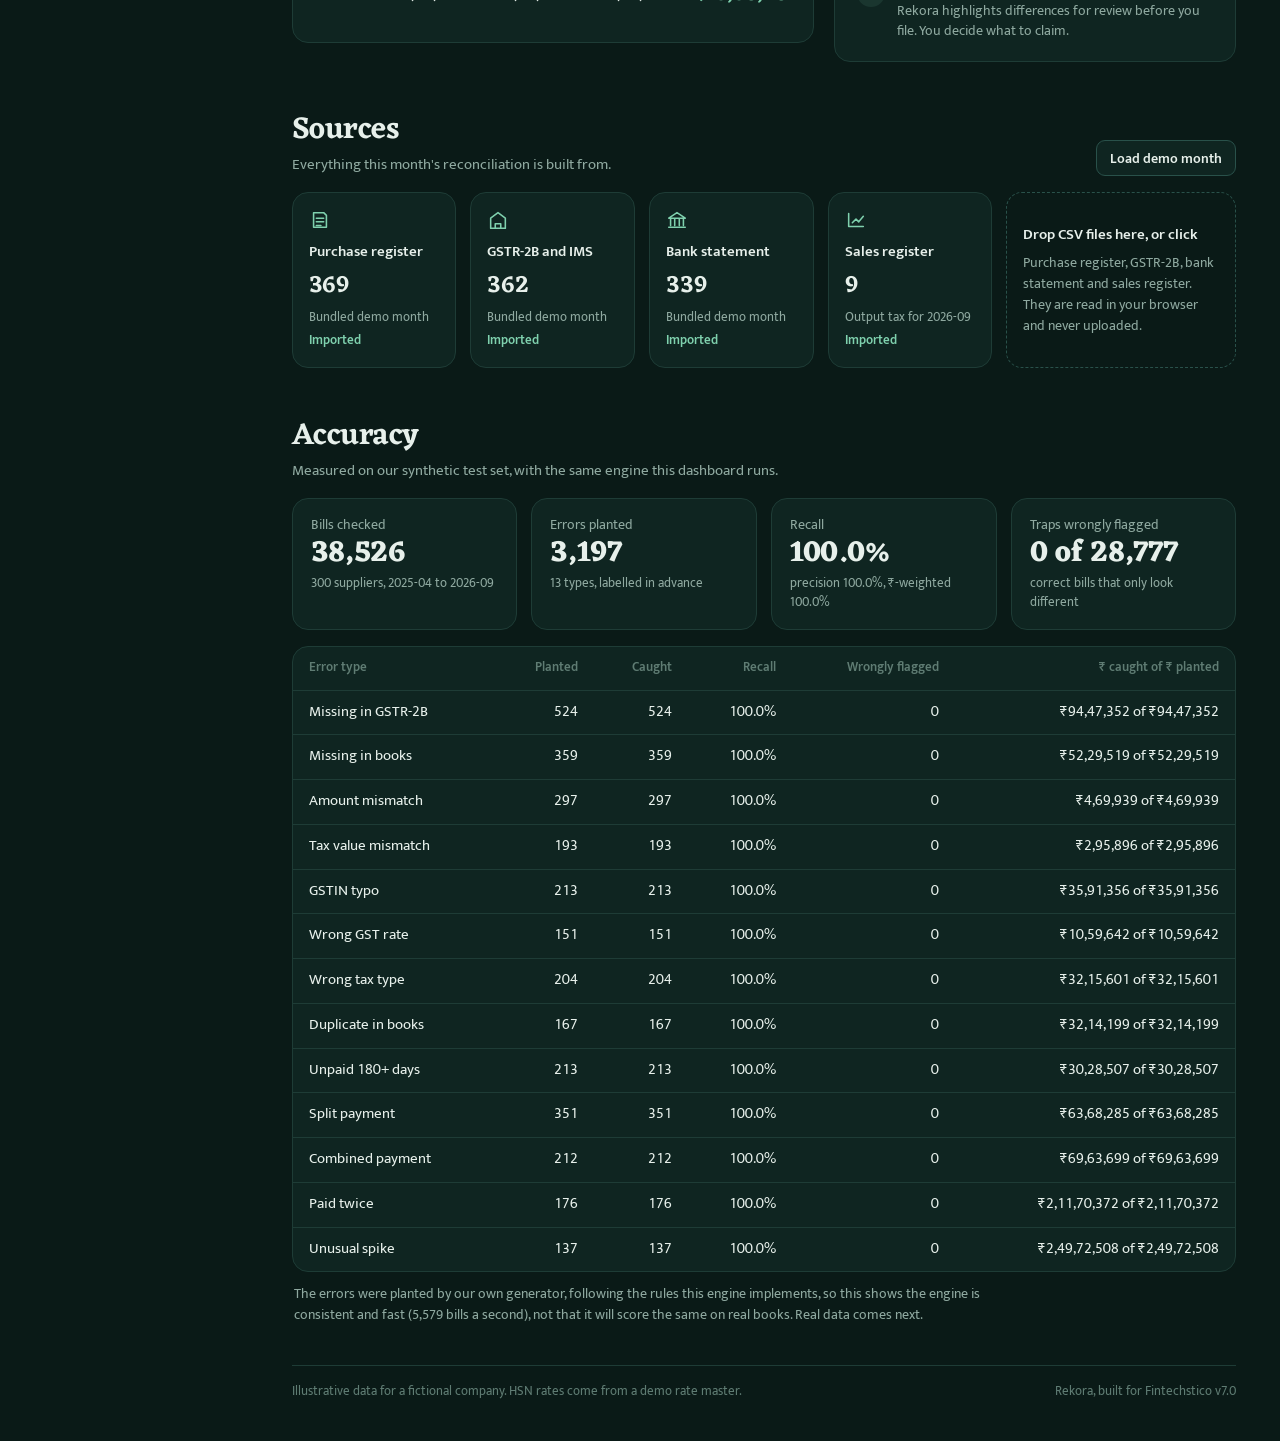
==== commit e6fb1ebd: "Correct reconciliation wording and verify Ask figures" ====
--- a/index.html
+++ b/index.html
@@ -1,89 +1,1318 @@
 <!doctype html>
-<html lang="en">
+<html lang="en" data-theme="dark">
 <head>
-  <meta charset="utf-8">
-  <meta name="viewport" content="width=device-width, initial-scale=1">
-  <meta name="theme-color" content="#eee9df">
-  <meta name="description" content="Rekora connects purchase records, GSTR-2B and payments so every GST difference can be reviewed with evidence.">
-  <title>Rekora — A clearer way to reconcile</title>
-  <link rel="icon" type="image/svg+xml" href="data:image/svg+xml,%3Csvg xmlns='http://www.w3.org/2000/svg' viewBox='0 0 64 64'%3E%3Crect width='64' height='64' rx='12' fill='%232d3b30'/%3E%3Cpath d='M17 46V18h16c9 0 13 5 13 12 0 6-4 10-10 11l10 5M17 32h17' fill='none' stroke='%23eee9df' stroke-width='4' stroke-linecap='round' stroke-linejoin='round'/%3E%3C/svg%3E">
-  <link rel="stylesheet" href="styles.css">
-  <script defer src="app.js"></script>
+<meta charset="utf-8">
+<meta name="viewport" content="width=device-width, initial-scale=1">
+<meta name="theme-color" content="#0A1A17">
+<title>Rekora | September 2026 reconciliation</title>
+<link rel="preconnect" href="https://fonts.googleapis.com">
+<link rel="preconnect" href="https://fonts.gstatic.com" crossorigin>
+<link href="https://fonts.googleapis.com/css2?family=Eczar:wght@500;600;700&family=Mukta:wght@400;500;600;700&display=swap" rel="stylesheet">
+<style>
+/* ---------- Tokens: ledger ink by night, ledger paper by day ---------- */
+:root, [data-theme="dark"] {
+  --bg:#0A1A17; --side:#0C1F1B; --surface:#0F2521; --surface-2:#132D28; --raised:#173530;
+  --line:#1E3C36; --line-2:#29514A; --text:#E7F0EB; --muted:#8FA9A0; --faint:#5F7C73;
+  --mint:#7FD1AE; --mint-strong:#A6E5C8; --on-mint:#08201B;
+  --amber:#F2B544; --red:#F2737A; --plum:#C7A0EA;
+  --amber-bg:rgba(242,181,68,.11); --red-bg:rgba(242,115,122,.11); --mint-bg:rgba(127,209,174,.10); --plum-bg:rgba(199,160,234,.12);
+  --ruled:rgba(127,209,174,.055); --margin-rule:rgba(242,115,122,.28);
+  --shadow:0 24px 60px -28px rgba(0,0,0,.75);
+  --scrim:rgba(4,12,10,.62);
+}
+[data-theme="light"] {
+  --bg:#EDF2EF; --side:#13302B; --surface:#FFFFFF; --surface-2:#F4F8F6; --raised:#FFFFFF;
+  --line:#D9E4DF; --line-2:#C4D3CC; --text:#13302B; --muted:#566A64; --faint:#8B9E97;
+  --mint:#1F8A5B; --mint-strong:#156B45; --on-mint:#FFFFFF;
+  --amber:#B0700A; --red:#C8343B; --plum:#7A2A8C;
+  --amber-bg:#FBF0DB; --red-bg:#FBE7E8; --mint-bg:#E1F2E9; --plum-bg:#F3E8F7;
+  --ruled:rgba(19,48,43,.05); --margin-rule:rgba(200,52,59,.30);
+  --shadow:0 22px 48px -26px rgba(19,48,43,.38);
+  --scrim:rgba(19,48,43,.38);
+}
+:root {
+  --display:"Eczar","Iowan Old Style",Georgia,serif;
+  --ui:"Mukta","Segoe UI",system-ui,-apple-system,sans-serif;
+  --side-text:#D3E3DB; --side-muted:#7E9D93; --side-line:#1F3E37;
+  --r:16px; --r-sm:10px;
+}
+* { box-sizing:border-box; }
+html { scroll-behavior:smooth; scroll-padding-top:88px; }
+body { margin:0; min-width:320px; background:var(--bg); color:var(--text); font:400 15.5px/1.5 var(--ui); -webkit-font-smoothing:antialiased; transition:background .3s ease, color .3s ease; }
+button, input { font:inherit; color:inherit; }
+button { cursor:pointer; background:none; border:0; padding:0; }
+a { color:inherit; text-decoration:none; }
+:focus-visible { outline:2px solid var(--mint); outline-offset:3px; border-radius:6px; }
+.num { font-family:var(--display); font-variant-numeric:lining-nums tabular-nums; letter-spacing:-.01em; }
+.sr { position:absolute; width:1px; height:1px; overflow:hidden; clip:rect(0 0 0 0); white-space:nowrap; }
+.skip { position:absolute; left:-999px; top:8px; background:var(--mint); color:var(--on-mint); padding:8px 12px; border-radius:8px; z-index:100; }
+.skip:focus { left:12px; }
+
+/* ---------- Shell ---------- */
+.shell { display:grid; grid-template-columns:248px minmax(0,1fr); min-height:100vh; }
+.sidebar { position:sticky; top:0; height:100vh; background:var(--side); color:var(--side-text); padding:24px 16px 18px; display:flex; flex-direction:column; gap:18px; border-right:1px solid var(--side-line); z-index:20; }
+.brand { display:flex; align-items:center; gap:11px; padding:0 8px; }
+.brand svg { width:34px; height:34px; flex:none; }
+.brand-name { font:700 25px/1 var(--display); letter-spacing:-.02em; color:#F2F7F4; }
+.company { margin-top:6px; border:1px solid var(--side-line); border-radius:12px; padding:11px 12px; background:rgba(255,255,255,.025); }
+.company b { display:block; font-size:14px; font-weight:600; color:#F2F7F4; line-height:1.25; }
+.company span { display:block; font-size:12.5px; color:var(--side-muted); margin-top:3px; font-variant-numeric:tabular-nums; }
+.nav { display:grid; gap:3px; margin-top:4px; }
+.nav a, .side-btn { display:flex; align-items:center; gap:12px; min-height:42px; padding:0 12px; border-radius:10px; color:var(--side-muted); font-size:15px; font-weight:500; transition:background .15s ease, color .15s ease; width:100%; text-align:left; }
+.nav a:hover, .side-btn:hover { background:rgba(255,255,255,.05); color:#EAF3EE; }
+.nav a.active { background:rgba(127,209,174,.12); color:#EAF6F0; }
+.nav svg, .side-btn svg { width:19px; height:19px; flex:none; stroke:currentColor; stroke-width:1.7; fill:none; stroke-linecap:round; stroke-linejoin:round; }
+.nav .count { margin-left:auto; min-width:24px; height:21px; padding:0 6px; display:grid; place-items:center; border-radius:6px; background:rgba(242,181,68,.16); color:#F2C36A; font-size:12px; font-weight:700; }
+.side-sep { height:1px; background:var(--side-line); margin:4px 6px; }
+.side-btn kbd { margin-left:auto; font:600 11px/1 var(--ui); color:var(--side-muted); border:1px solid var(--side-line); border-radius:5px; padding:3px 6px; }
+.side-btn.chaos { color:#F5A3A8; }
+.side-btn.chaos:hover { background:rgba(242,115,122,.10); color:#FFC9CC; }
+.side-bottom { margin-top:auto; display:flex; align-items:center; gap:10px; padding:14px 8px 0; border-top:1px solid var(--side-line); }
+.avatar { width:36px; height:36px; border-radius:50%; display:grid; place-items:center; background:#7FD1AE; color:#08201B; font-weight:700; font-size:13px; flex:none; }
+.side-bottom b { display:block; font-size:14px; font-weight:600; color:#F2F7F4; line-height:1.2; }
+.side-bottom div span { display:block; font-size:12.5px; color:var(--side-muted); }
+
+.main { min-width:0; overflow-x:clip; width:100%; max-width:1480px; margin-inline:auto; padding:0 clamp(20px,3.4vw,56px) 40px; }
+.topbar { position:sticky; top:0; z-index:15; height:72px; display:flex; align-items:center; gap:16px; background:color-mix(in srgb, var(--bg) 88%, transparent); backdrop-filter:blur(10px); border-bottom:1px solid var(--line); margin:0 calc(-1 * clamp(20px,3.4vw,56px)); padding:0 clamp(20px,3.4vw,56px); }
+.crumb { font-size:14px; color:var(--muted); white-space:nowrap; overflow:hidden; text-overflow:ellipsis; }
+.crumb b { color:var(--text); font-weight:600; }
+.search { margin-left:auto; position:relative; width:min(340px,34vw); }
+.search input { width:100%; height:40px; border-radius:10px; border:1px solid var(--line); background:var(--surface); padding:0 64px 0 38px; font-size:14.5px; }
+.search input::placeholder { color:var(--faint); }
+.search svg { position:absolute; left:12px; top:11px; width:18px; height:18px; stroke:var(--faint); fill:none; stroke-width:1.8; }
+.search kbd { position:absolute; right:10px; top:10px; font:600 11px/1 var(--ui); color:var(--faint); border:1px solid var(--line); border-radius:5px; padding:4px 6px; }
+.icon-btn { width:40px; height:40px; border-radius:10px; border:1px solid var(--line); display:grid; place-items:center; background:var(--surface); flex:none; }
+.icon-btn svg { width:18px; height:18px; stroke:var(--text); fill:none; stroke-width:1.8; stroke-linecap:round; }
+.chaos-chip { display:none; align-items:center; gap:8px; height:40px; padding:0 14px; border-radius:10px; background:var(--red-bg); color:var(--red); font-weight:600; font-size:14px; white-space:nowrap; }
+.chaos-chip.on { display:inline-flex; }
+.chaos-chip i { width:8px; height:8px; border-radius:50%; background:var(--red); animation:pulse 1.6s ease-in-out infinite; }
+@keyframes pulse { 50% { opacity:.3; } }
+
+/* ---------- Intro ---------- */
+.intro { display:flex; align-items:flex-end; justify-content:space-between; gap:28px; padding:40px 0 28px; flex-wrap:wrap; }
+.intro h1 { margin:0; font:600 clamp(34px,4.1vw,58px)/1.04 var(--display); letter-spacing:-.025em; max-width:19ch; }
+.intro h1 .amt { color:var(--amber); white-space:nowrap; }
+.intro p { margin:14px 0 0; color:var(--muted); font-size:17px; max-width:56ch; }
+.intro p b { color:var(--mint); font-weight:600; }
+.actions { display:flex; gap:10px; flex-wrap:wrap; }
+.btn { display:inline-flex; align-items:center; gap:9px; height:44px; padding:0 18px; border-radius:11px; font-weight:600; font-size:15px; border:1px solid var(--line-2); background:var(--surface); transition:transform .12s ease, background .15s ease; white-space:nowrap; }
+.btn:hover { background:var(--surface-2); }
+.btn:active { transform:translateY(1px); }
+.btn svg { width:17px; height:17px; stroke:currentColor; fill:none; stroke-width:1.9; stroke-linecap:round; stroke-linejoin:round; }
+.btn.primary { background:var(--mint); color:var(--on-mint); border-color:var(--mint); }
+.btn.primary:hover { background:var(--mint-strong); }
+.btn.danger { background:var(--red); color:#1C0607; border-color:var(--red); }
+.btn:disabled { opacity:.45; cursor:not-allowed; }
+.btn.small { height:36px; padding:0 13px; font-size:14px; border-radius:9px; }
+
+/* ---------- Hero: the ledger ---------- */
+.hero { display:grid; grid-template-columns:minmax(0,1.65fr) minmax(290px,1fr); gap:20px; }
+.ledger { position:relative; overflow:hidden; border-radius:var(--r); border:1px solid var(--line); background:var(--surface); padding:24px 26px 18px 46px; box-shadow:var(--shadow);
+  background-image:repeating-linear-gradient(to bottom, transparent 0 27px, var(--ruled) 27px 28px); }
+.ledger::before, .ledger::after { content:""; position:absolute; top:0; bottom:0; width:1px; background:var(--margin-rule); }
+.ledger::before { left:22px; } .ledger::after { left:26px; }
+.ledger-head { display:flex; justify-content:space-between; gap:18px; align-items:flex-start; flex-wrap:wrap; }
+.ledger-head h2 { margin:0; font:600 21px/1.2 var(--display); }
+.ledger-head p { margin:4px 0 0; color:var(--muted); font-size:14px; }
+.net { text-align:right; }
+.net span { display:block; color:var(--muted); font-size:13.5px; }
+.net strong { display:block; font-size:clamp(30px,3vw,42px); line-height:1.05; font-weight:700; color:var(--text); }
+.wf { width:100%; height:auto; display:block; margin-top:8px; }
+.wf text { font-family:var(--ui); fill:var(--muted); font-size:15px; }
+.wf .val { font-family:var(--display); font-weight:600; font-size:18px; fill:var(--text); }
+.wf .b-total { fill:var(--line-2); } .wf .b-final { fill:var(--mint); }
+.wf .b-risk { fill:var(--amber); } .wf .b-reverse { fill:var(--red); } .wf .b-recover { fill:var(--mint); opacity:.55; }
+.wf .conn { stroke:var(--faint); stroke-dasharray:3 4; stroke-width:1; }
+.wf .axis { stroke:var(--line-2); stroke-width:1; }
+.wf .brk { stroke:var(--faint); fill:none; stroke-width:1.4; }
+.ledger-foot { display:flex; gap:18px; flex-wrap:wrap; justify-content:space-between; border-top:1px dashed var(--line-2); margin-top:4px; padding-top:12px; font-size:14px; color:var(--muted); }
+.ledger-foot b { color:var(--text); font-weight:600; }
+
+.buckets { display:grid; gap:12px; grid-template-rows:repeat(3,1fr); }
+.bucket { text-align:left; border-radius:var(--r); border:1px solid var(--line); background:var(--surface); padding:16px 18px; display:grid; grid-template-columns:1fr auto; align-items:center; gap:4px 12px; transition:border-color .15s ease, transform .15s ease, background .15s ease; }
+.bucket:hover { transform:translateY(-1px); }
+.bucket .lab { display:flex; align-items:center; gap:9px; font-weight:600; font-size:15px; }
+.bucket .lab i { width:10px; height:10px; border-radius:3px; }
+.bucket strong { grid-column:1; font-size:30px; line-height:1.1; font-weight:700; }
+.bucket small { grid-column:1 / -1; color:var(--muted); font-size:13.5px; }
+.bucket .open { grid-row:1 / 3; grid-column:2; font-size:13px; font-weight:600; border-radius:999px; padding:4px 10px; white-space:nowrap; }
+.bucket.risk strong { color:var(--amber); } .bucket.risk .lab i { background:var(--amber); } .bucket.risk .open { background:var(--amber-bg); color:var(--amber); }
+.bucket.recover strong { color:var(--mint); } .bucket.recover .lab i { background:var(--mint); } .bucket.recover .open { background:var(--mint-bg); color:var(--mint); }
+.bucket.reverse strong { color:var(--red); } .bucket.reverse .lab i { background:var(--red); } .bucket.reverse .open { background:var(--red-bg); color:var(--red); }
+.bucket.active { border-color:currentColor; }
+.bucket.risk.active { border-color:var(--amber); background:var(--amber-bg); }
+.bucket.recover.active { border-color:var(--mint); background:var(--mint-bg); }
+.bucket.reverse.active { border-color:var(--red); background:var(--red-bg); }
+
+/* ---------- Status ---------- */
+.status { display:grid; grid-template-columns:minmax(0,1.65fr) minmax(290px,1fr); gap:20px; margin-top:20px; }
+.card { border-radius:var(--r); border:1px solid var(--line); background:var(--surface); padding:20px 22px; }
+.card-head { display:flex; justify-content:space-between; align-items:baseline; gap:12px; flex-wrap:wrap; margin-bottom:12px; }
+.card-head h3 { margin:0; font-size:16px; font-weight:600; }
+.card-head span { color:var(--muted); font-size:13.5px; }
+.seg { display:flex; height:14px; border-radius:7px; overflow:hidden; gap:2px; background:var(--line); }
+.seg span { display:block; height:100%; transition:width .6s cubic-bezier(.2,.8,.2,1); }
+.legend { display:flex; flex-wrap:wrap; gap:8px 18px; margin-top:12px; font-size:13.5px; color:var(--muted); }
+.legend i { display:inline-block; width:10px; height:10px; border-radius:3px; margin-right:7px; vertical-align:-1px; }
+.legend b { color:var(--text); font-weight:600; margin-left:3px; }
+.stats { display:grid; grid-template-columns:repeat(3,1fr); margin-top:16px; border-top:1px solid var(--line); padding-top:14px; }
+.stats div + div { border-left:1px solid var(--line); padding-left:16px; }
+.stats span { display:block; color:var(--muted); font-size:13px; }
+.stats strong { display:block; font-size:24px; font-weight:600; margin-top:2px; }
+.deadlines { display:grid; gap:12px; }
+.dl { display:grid; grid-template-columns:62px 1fr; gap:14px; align-items:center; }
+.dl .days { height:62px; border-radius:12px; display:grid; place-items:center; text-align:center; background:var(--surface-2); border:1px solid var(--line); line-height:1; }
+.dl .days strong { font-size:24px; font-weight:700; display:block; }
+.dl .days small { font-size:11.5px; color:var(--muted); display:block; margin-top:3px; }
+.dl b { display:block; font-weight:600; font-size:15px; }
+.dl span { display:block; color:var(--muted); font-size:13.5px; line-height:1.4; }
+.dl.urgent .days { background:var(--amber-bg); border-color:transparent; } .dl.urgent .days strong { color:var(--amber); }
+
+/* ---------- Sections ---------- */
+.section { margin-top:52px; }
+.sec-head { display:flex; justify-content:space-between; align-items:flex-end; gap:18px; flex-wrap:wrap; margin-bottom:16px; }
+.sec-head h2 { margin:0; font:600 clamp(26px,2.4vw,32px)/1.1 var(--display); letter-spacing:-.015em; }
+.sec-head p { margin:6px 0 0; color:var(--muted); font-size:15px; }
+.chips { display:flex; gap:7px; flex-wrap:wrap; }
+.chip { height:34px; padding:0 13px; border-radius:999px; border:1px solid var(--line); background:var(--surface); font-size:14px; font-weight:500; color:var(--muted); display:inline-flex; align-items:center; gap:7px; }
+.chip i { width:8px; height:8px; border-radius:50%; }
+.chip[aria-pressed="true"] { color:var(--text); border-color:var(--line-2); background:var(--surface-2); box-shadow:inset 0 0 0 1px var(--line-2); }
+
+/* ---------- Queue + evidence ---------- */
+.work { display:grid; grid-template-columns:minmax(0,1.32fr) minmax(360px,1fr); gap:20px; align-items:start; }
+.queue { position:relative; overflow:hidden; border-radius:var(--r); border:1px solid var(--line); background:var(--surface); }
+.q-head, .q-row { display:grid; grid-template-columns:112px minmax(0,1.25fr) minmax(0,1fr) minmax(0,.95fr); gap:14px; align-items:center; padding:12px 18px; }
+.q-head { font-size:12.5px; color:var(--faint); font-weight:600; border-bottom:1px solid var(--line); padding-top:13px; padding-bottom:11px; }
+.q-row { width:100%; text-align:left; border-bottom:1px solid var(--line); min-height:74px; transition:background .12s ease; position:relative; }
+.q-row:last-child { border-bottom:0; }
+.q-row:hover { background:var(--surface-2); }
+.q-row[aria-selected="true"] { background:var(--surface-2); box-shadow:inset 0 0 0 1.5px var(--mint); border-radius:12px; }
+.q-row .imp { font-size:19px; font-weight:600; }
+.q-row .who b { display:block; font-weight:600; font-size:15px; line-height:1.25; }
+.q-row .who span, .q-row .inv span { display:block; color:var(--muted); font-size:13px; }
+.q-row .inv { font-size:14px; overflow:hidden; text-overflow:ellipsis; }
+.q-row .inv b { font-weight:500; display:block; white-space:nowrap; overflow:hidden; text-overflow:ellipsis; }
+.tag { display:inline-flex; align-items:center; gap:6px; border-radius:7px; padding:2px 9px; font-size:13px; font-weight:600; white-space:nowrap; }
+.tag.risk { background:var(--amber-bg); color:var(--amber); } .tag.recover, .tag.confirm { background:var(--mint-bg); color:var(--mint); }
+.tag.reverse { background:var(--red-bg); color:var(--red); } .tag.leak { background:var(--surface-2); color:var(--muted); box-shadow:inset 0 0 0 1px var(--line-2); } .tag.review { background:var(--plum-bg); color:var(--plum); }
+.q-row .why { display:block; color:var(--muted); font-size:13px; margin-top:3px; line-height:1.35; }
+.q-row.new { animation:arrive 1.8s ease; }
+@keyframes arrive { 0% { background:var(--red-bg); transform:translateX(12px); opacity:0; } 15% { opacity:1; transform:none; } 70% { background:var(--red-bg); } 100% { background:transparent; } }
+.badge-new { display:inline-block; margin-left:6px; font-size:11.5px; font-weight:700; color:var(--red); }
+.q-empty { padding:40px 20px; text-align:center; color:var(--muted); }
+.q-empty b { display:block; color:var(--text); font:600 20px/1.3 var(--display); margin-bottom:4px; }
+.q-foot { padding:12px 18px; color:var(--muted); font-size:13.5px; border-top:1px solid var(--line); display:flex; justify-content:space-between; gap:12px; flex-wrap:wrap; }
+.q-foot kbd { font:600 11px/1 var(--ui); border:1px solid var(--line); border-radius:5px; padding:3px 6px; color:var(--faint); }
+.scan { position:absolute; inset:0; pointer-events:none; opacity:0; background:linear-gradient(to bottom, transparent, var(--mint-bg)); }
+.scan::after { content:""; position:absolute; left:0; right:0; height:2px; top:0; background:var(--mint); box-shadow:0 0 18px 4px var(--mint); }
+.scan.on { opacity:1; animation:fade 1.15s ease forwards; }
+.scan.on::after { animation:sweep 1.1s cubic-bezier(.5,0,.3,1) forwards; }
+.scan-label { position:absolute; right:14px; top:12px; font-size:13px; font-weight:600; color:var(--mint); background:var(--surface); border:1px solid var(--line-2); padding:4px 10px; border-radius:999px; }
+@keyframes sweep { from { top:0; } to { top:100%; } }
+@keyframes fade { 0% { opacity:0; } 10% { opacity:1; } 85% { opacity:1; } 100% { opacity:0; } }
+
+.evidence { position:sticky; top:90px; border-radius:var(--r); border:1px solid var(--line); background:var(--surface); padding:20px; display:flex; flex-direction:column; gap:14px; box-shadow:var(--shadow); }
+.ev-top { display:flex; justify-content:space-between; gap:10px; align-items:flex-start; }
+.ev-top h3 { margin:0; font:600 22px/1.2 var(--display); }
+.ev-top p { margin:3px 0 0; color:var(--muted); font-size:14px; }
+.conf { font-size:12.5px; font-weight:600; color:var(--muted); border:1px solid var(--line); border-radius:999px; padding:3px 10px; white-space:nowrap; }
+.billtabs { display:flex; gap:6px; flex-wrap:wrap; }
+.billtabs button { font-size:13px; padding:4px 10px; border-radius:7px; border:1px solid var(--line); color:var(--muted); }
+.billtabs button[aria-pressed="true"] { color:var(--text); background:var(--surface-2); border-color:var(--line-2); }
+.cmp { width:100%; border-collapse:separate; border-spacing:0; font-size:13.5px; border:1px solid var(--line); border-radius:12px; overflow:hidden; }
+.cmp th, .cmp td { padding:8px 10px; text-align:left; border-bottom:1px solid var(--line); vertical-align:top; }
+.cmp tr:last-child td, .cmp tr:last-child th { border-bottom:0; }
+.cmp thead th { background:var(--surface-2); font-size:12.5px; color:var(--muted); font-weight:600; }
+.cmp tbody th { color:var(--muted); font-weight:500; width:86px; }
+.cmp td.id { font-size:12px; white-space:nowrap; letter-spacing:-.01em; }
+.cmp td { font-variant-numeric:tabular-nums; overflow-wrap:anywhere; }
+.cmp td.bad { background:var(--red-bg); color:var(--red); font-weight:600; }
+.cmp td.warn { background:var(--amber-bg); color:var(--amber); font-weight:600; }
+.cmp td.odd { background:var(--plum-bg); color:var(--plum); font-weight:600; }
+.cmp td.good { color:var(--mint); font-weight:600; }
+.cmp td.none { color:var(--faint); font-style:italic; }
+.explain { border-radius:12px; padding:14px 16px; background:var(--surface-2); border:1px solid var(--line); }
+.explain h4 { margin:0 0 6px; font-size:14px; font-weight:700; color:var(--mint); display:flex; justify-content:space-between; gap:8px; }
+.explain h4 span { color:var(--faint); font-weight:500; font-size:12.5px; }
+.explain p { margin:0; font-size:14.5px; line-height:1.55; }
+.ev-actions { display:flex; gap:8px; flex-wrap:wrap; }
+.ev-empty { color:var(--muted); text-align:center; padding:40px 10px; }
+.ev-empty b { display:block; font:600 20px/1.3 var(--display); color:var(--text); margin-bottom:6px; }
+
+/* ---------- Suppliers ---------- */
+.table-wrap { max-width:100%; border-radius:var(--r); border:1px solid var(--line); background:var(--surface); overflow-x:auto; }
+table.sup { width:100%; border-collapse:collapse; font-size:14.5px; min-width:760px; }
+table.sup th { text-align:left; font-size:12.5px; color:var(--faint); font-weight:600; padding:13px 16px; border-bottom:1px solid var(--line); }
+table.sup td { padding:13px 16px; border-bottom:1px solid var(--line); }
+table.sup tr:last-child td { border-bottom:0; }
+table.sup tbody tr { cursor:pointer; transition:background .12s ease; }
+table.sup tbody tr:hover { background:var(--surface-2); }
+table.sup td b { font-weight:600; display:block; }
+table.sup td small { color:var(--muted); font-size:13px; }
+.risk-cell { display:flex; align-items:center; gap:10px; min-width:160px; }
+.risk-bar { flex:1; height:8px; border-radius:4px; background:var(--line); overflow:hidden; }
+.risk-bar span { display:block; height:100%; border-radius:4px; }
+.risk-cell strong { width:30px; text-align:right; font-size:17px; }
+.filing.bad { color:var(--amber); font-weight:600; }
+
+/* ---------- Liability ---------- */
+.liab { display:grid; grid-template-columns:minmax(0,1.3fr) minmax(300px,1fr); gap:20px; align-items:start; }
+table.heads { width:100%; border-collapse:collapse; font-size:15px; }
+table.heads th { text-align:right; font-size:12.5px; color:var(--faint); font-weight:600; padding:10px 12px; border-bottom:1px solid var(--line); }
+table.heads th:first-child, table.heads td:first-child { text-align:left; }
+table.heads td { text-align:right; padding:12px; border-bottom:1px solid var(--line); font-variant-numeric:tabular-nums; }
+table.heads tfoot td { border-bottom:0; font-weight:700; font-size:16px; }
+table.heads tfoot td:last-child { color:var(--mint); font-family:var(--display); font-size:20px; }
+.setoff { display:grid; gap:10px; margin-top:6px; }
+.step { display:grid; grid-template-columns:28px 1fr; gap:12px; align-items:start; font-size:14.5px; }
+.step i { width:28px; height:28px; border-radius:50%; display:grid; place-items:center; font-style:normal; font-weight:700; font-size:13px; background:var(--mint-bg); color:var(--mint); }
+.step span { color:var(--muted); display:block; font-size:13.5px; }
+
+/* ---------- Sources ---------- */
+.sources { display:grid; grid-template-columns:repeat(4,minmax(0,1fr)) minmax(230px,1.2fr); gap:14px; }
+.src { border-radius:var(--r); border:1px solid var(--line); background:var(--surface); padding:16px; display:flex; flex-direction:column; gap:4px; }
+.src svg { width:22px; height:22px; stroke:var(--mint); fill:none; stroke-width:1.7; stroke-linecap:round; stroke-linejoin:round; margin-bottom:6px; }
+.src b { font-weight:600; font-size:15px; }
+.src strong { font-size:24px; font-weight:600; }
+.src span { color:var(--muted); font-size:13px; }
+.src .ok { color:var(--mint); font-weight:600; }
+.drop { border-radius:var(--r); border:1.5px dashed var(--line-2); padding:16px; display:flex; flex-direction:column; justify-content:center; gap:6px; color:var(--muted); font-size:14px; cursor:pointer; transition:border-color .15s ease, background .15s ease; }
+.drop:hover, .drop.over { border-color:var(--mint); background:var(--mint-bg); }
+.drop b { color:var(--text); font-weight:600; font-size:15px; }
+.foot { margin-top:40px; padding-top:16px; border-top:1px solid var(--line); color:var(--faint); font-size:13px; display:flex; justify-content:space-between; gap:12px; flex-wrap:wrap; }
+
+/* ---------- Drawers, modal, toasts ---------- */
+.scrim { position:fixed; inset:0; background:var(--scrim); opacity:0; pointer-events:none; transition:opacity .2s ease; z-index:40; }
+.scrim.on { opacity:1; pointer-events:auto; }
+.drawer { position:fixed; top:0; right:0; height:100vh; width:min(460px,100vw); background:var(--surface); border-left:1px solid var(--line); z-index:50; transform:translateX(102%); transition:transform .28s cubic-bezier(.2,.8,.2,1); display:flex; flex-direction:column; box-shadow:var(--shadow); }
+.drawer.on { transform:none; }
+.dr-head { padding:20px 22px 14px; border-bottom:1px solid var(--line); display:flex; justify-content:space-between; gap:12px; align-items:flex-start; }
+.dr-head h2 { margin:0; font:600 24px/1.15 var(--display); }
+.dr-head p { margin:4px 0 0; color:var(--muted); font-size:14px; }
+.dr-body { flex:1; overflow-y:auto; padding:18px 22px; }
+.dr-foot { padding:14px 22px; border-top:1px solid var(--line); }
+.msgs { display:flex; flex-direction:column; gap:12px; }
+.msg { max-width:92%; border-radius:14px; padding:11px 14px; font-size:14.5px; line-height:1.55; }
+.msg.me { align-self:flex-end; background:var(--mint); color:var(--on-mint); border-bottom-right-radius:4px; }
+.msg.ai { align-self:flex-start; background:var(--surface-2); border:1px solid var(--line); border-bottom-left-radius:4px; }
+.msg p { margin:0; } .msg p + p, .msg p + ul { margin-top:8px; }
+.msg.ai ul { margin:6px 0 0; padding-left:18px; }
+.msg.ai li { margin:3px 0; }
+.ref { display:inline-flex; align-items:center; border-radius:6px; padding:0 7px; margin:1px 2px; font-size:13px; font-weight:600; background:var(--mint-bg); color:var(--mint); }
+.verified { display:flex; align-items:center; gap:6px; margin-top:8px; font-size:12.5px; color:var(--faint); }
+.verified svg { width:14px; height:14px; stroke:var(--mint); fill:none; stroke-width:2.2; }
+.verified.failed, .verified.failed svg { color:var(--red); stroke:var(--red); }
+.suggest { display:flex; flex-wrap:wrap; gap:7px; margin-top:14px; }
+.suggest button { font-size:13.5px; border:1px solid var(--line-2); border-radius:999px; padding:6px 12px; color:var(--text); text-align:left; }
+.suggest button:hover { background:var(--surface-2); }
+.ask-form { display:flex; gap:8px; }
+.ask-form input { flex:1; height:44px; border-radius:11px; border:1px solid var(--line-2); background:var(--surface-2); padding:0 14px; }
+.ask-form button { width:44px; height:44px; border-radius:11px; background:var(--mint); display:grid; place-items:center; }
+.ask-form svg { width:18px; height:18px; stroke:var(--on-mint); fill:none; stroke-width:2; stroke-linecap:round; stroke-linejoin:round; }
+.typing { display:inline-flex; gap:4px; } .typing i { width:6px; height:6px; border-radius:50%; background:var(--muted); animation:pulse 1s infinite; } .typing i:nth-child(2) { animation-delay:.15s; } .typing i:nth-child(3) { animation-delay:.3s; }
+
+.score { display:grid; grid-template-columns:repeat(4,1fr); gap:8px; margin-bottom:18px; }
+.score div { border-radius:12px; border:1px solid var(--line); padding:10px 12px; background:var(--surface-2); }
+.score span { display:block; color:var(--muted); font-size:12.5px; }
+.score strong { font-size:28px; font-weight:700; line-height:1.1; }
+.score .c strong { color:var(--mint); } .score .m strong { color:var(--red); } .score .i strong { color:var(--plum); }
+.step-title { font-weight:700; font-size:14.5px; margin:16px 0 8px; }
+.picks { display:grid; gap:7px; }
+.pick { display:grid; grid-template-columns:18px 1fr auto; gap:10px; align-items:center; border:1px solid var(--line); border-radius:11px; padding:10px 12px; cursor:pointer; font-size:14px; }
+.pick:hover { background:var(--surface-2); }
+.pick input { accent-color:var(--red); margin:0; }
+.pick small { display:block; color:var(--muted); font-size:12.5px; }
+.pick:has(input:checked) { border-color:var(--red); background:var(--red-bg); }
+.pick.done { opacity:.45; cursor:not-allowed; }
+#billPicks { grid-template-columns:1fr 1fr; } #billPicks .pick { grid-template-columns:18px 1fr; padding:9px 10px; } #billPicks .pick > span:last-child { display:none; }
+.delta { display:flex; align-items:center; gap:8px; margin-top:8px; font-size:13.5px; color:var(--muted); }
+.delta input { width:120px; height:34px; border-radius:8px; border:1px solid var(--line-2); background:var(--surface-2); padding:0 10px; }
+.log { margin-top:16px; display:grid; gap:6px; font-size:13.5px; }
+.log div { border-radius:9px; padding:8px 10px; background:var(--surface-2); border:1px solid var(--line); }
+.log b.c { color:var(--mint); } .log b.m { color:var(--red); }
+
+.modal { position:fixed; inset:0; display:grid; place-items:center; z-index:60; pointer-events:none; opacity:0; transition:opacity .18s ease; padding:16px; }
+.modal.on { pointer-events:auto; opacity:1; }
+.modal-box { width:min(620px,100%); max-height:88vh; overflow:auto; background:var(--surface); border:1px solid var(--line); border-radius:18px; box-shadow:var(--shadow); padding:22px; }
+.modal-box h2 { margin:0; font:600 24px/1.2 var(--display); }
+.modal-box p.sub { margin:4px 0 14px; color:var(--muted); font-size:14px; }
+.lang { display:flex; gap:6px; margin-bottom:10px; }
+.draft { white-space:pre-wrap; font-size:15px; line-height:1.6; background:var(--surface-2); border:1px solid var(--line); border-radius:12px; padding:14px 16px; min-height:180px; }
+.draft[lang="hi"] { font-size:16px; }
+.modal-actions { display:flex; gap:8px; justify-content:flex-end; margin-top:14px; flex-wrap:wrap; }
+
+.toasts { position:fixed; left:50%; bottom:22px; transform:translateX(-50%); display:grid; gap:8px; z-index:70; width:min(520px,calc(100vw - 32px)); }
+.toast { display:flex; align-items:center; gap:12px; background:var(--text); color:var(--bg); border-radius:12px; padding:11px 14px; font-size:14.5px; box-shadow:var(--shadow); animation:toastin .25s ease; }
+.toast b { font-weight:700; }
+.toast button { margin-left:auto; font-weight:700; color:var(--bg); text-decoration:underline; text-underline-offset:3px; white-space:nowrap; }
+@keyframes toastin { from { transform:translateY(10px); opacity:0; } }
+
+/* ---------- Responsive ---------- */
+@media (max-width:1240px) {
+  .shell { grid-template-columns:76px minmax(0,1fr); }
+  .sidebar { padding:22px 12px; align-items:center; }
+  .brand-name, .company, .nav a span, .nav .count, .side-btn span, .side-btn kbd, .side-bottom div { display:none; }
+  .brand { padding:0; } .nav a, .side-btn { width:48px; justify-content:center; padding:0; }
+  .side-bottom { padding:14px 0 0; }
+  .sources { grid-template-columns:repeat(2,minmax(0,1fr)); }
+  .drop { grid-column:1 / -1; }
+}
+@media (max-width:1020px) {
+  .hero, .status, .work, .liab { grid-template-columns:1fr; }
+  .buckets { grid-template-rows:none; grid-template-columns:repeat(3,1fr); }
+  .bucket { grid-template-columns:1fr; } .bucket .open { grid-row:auto; grid-column:1; justify-self:start; margin-top:6px; }
+  .evidence { position:static; }
+}
+@media (max-width:680px) {
+  .shell { display:block; }
+  .sidebar { position:sticky; top:0; height:60px; flex-direction:row; padding:0 14px; align-items:center; gap:6px; }
+  .brand-name { display:block; font-size:21px; }
+  .nav { display:flex; margin:0 0 0 auto; }
+  .nav a:nth-child(n+3), .side-sep, .side-bottom, .side-btn.chaos { display:none; }
+  .nav a, .side-btn { width:40px; min-height:40px; }
+  .topbar { top:60px; height:62px; }
+  .crumb { display:none; } .search { width:auto; flex:1; margin-left:0; } .search kbd { display:none; }
+  .intro { padding-top:26px; }
+  .buckets { grid-template-columns:1fr; }
+  .ledger { padding:18px 16px 14px 34px; } .ledger::before { left:14px; } .ledger::after { left:18px; }
+  .net { text-align:left; }
+  .stats { grid-template-columns:1fr 1fr 1fr; } .stats strong { font-size:20px; }
+  .q-head { display:none; }
+  .q-row { grid-template-columns:1fr auto; gap:6px 12px; }
+  .q-row .imp { grid-column:2; grid-row:1; text-align:right; }
+  .q-row .iss { grid-column:1; grid-row:1; } .q-row .who, .q-row .inv { grid-column:1 / -1; }
+  .sources { grid-template-columns:1fr 1fr; }
+}
+@media (prefers-reduced-motion:reduce) {
+  html { scroll-behavior:auto; }
+  *, *::before, *::after { animation-duration:.001s !important; animation-iteration-count:1 !important; transition-duration:.001s !important; }
+}
+/* ---------- Accuracy ---------- */
+.acc-tiles { display:grid; grid-template-columns:repeat(4,minmax(0,1fr)); gap:14px; margin-bottom:16px; }
+.acc-tile { border-radius:var(--r); border:1px solid var(--line); background:var(--surface); padding:16px 18px; }
+.acc-tile span { display:block; color:var(--muted); font-size:13.5px; }
+.acc-tile strong { display:block; font-size:30px; font-weight:700; line-height:1.15; margin-top:2px; }
+.acc-tile small { display:block; color:var(--muted); font-size:13px; margin-top:2px; }
+table.acc { width:100%; border-collapse:collapse; font-size:14.5px; min-width:640px; }
+table.acc th { text-align:right; font-size:12.5px; color:var(--faint); font-weight:600; padding:12px 16px; border-bottom:1px solid var(--line); }
+table.acc td { text-align:right; padding:11px 16px; border-bottom:1px solid var(--line); font-variant-numeric:tabular-nums; }
+table.acc th:first-child, table.acc td:first-child { text-align:left; }
+table.acc tr:last-child td { border-bottom:0; }
+table.acc .miss { color:var(--red); font-weight:600; }
+.acc-note { margin:12px 2px 0; color:var(--muted); font-size:13.5px; max-width:90ch; }
+@media (max-width:1020px) { .acc-tiles { grid-template-columns:repeat(2,minmax(0,1fr)); } }
+.drop-note { display:block; margin-top:6px; color:var(--faint); font-size:12.5px; }
+</style>
 </head>
 <body>
-  <div id="landing" class="page">
-    <header class="site-header wrap">
-      <a class="wordmark" href="#top" aria-label="Rekora home"><span class="mark">R</span><span>rekora</span></a>
-      <nav class="main-nav" aria-label="Main navigation">
-        <a href="#approach">Approach</a>
-        <a href="#experience">Experience</a>
-        <a href="#about">About</a>
-      </nav>
-      <button class="text-link" type="button" data-open-login>Enter demo <span aria-hidden="true">↗</span></button>
+<a class="skip" href="#queue">Skip to the issue queue</a>
+<div class="shell">
+  <aside class="sidebar" aria-label="Primary">
+    <div class="brand">
+      <svg viewBox="0 0 40 40" aria-hidden="true"><circle cx="17" cy="17" r="13" fill="none" stroke="#7FD1AE" stroke-width="3"/><path d="M26.5 26.5 36 36" stroke="#7FD1AE" stroke-width="4" stroke-linecap="round"/><rect x="10" y="11" width="11" height="3" rx="1.5" fill="#F2B544"/><rect x="10" y="16" width="14" height="3" rx="1.5" fill="#7FD1AE"/><rect x="10" y="21" width="8" height="3" rx="1.5" fill="#F2737A"/></svg>
+      <span class="brand-name">Rekora</span>
+    </div>
+    <div class="company"><b>Mehta Electricals Pvt Ltd</b><span>GSTIN 07AABCM4521K1ZK</span></div>
+    <nav class="nav" aria-label="Sections">
+      <a href="#overview" class="active" data-nav="overview"><svg viewBox="0 0 24 24"><rect x="3" y="3" width="7" height="7" rx="1.5"/><rect x="14" y="3" width="7" height="7" rx="1.5"/><rect x="3" y="14" width="7" height="7" rx="1.5"/><rect x="14" y="14" width="7" height="7" rx="1.5"/></svg><span>Overview</span></a>
+      <a href="#queue" data-nav="queue"><svg viewBox="0 0 24 24"><path d="M4 6h16M4 12h16M4 18h10"/></svg><span>Issue queue</span><span class="count" id="navCount">0</span></a>
+      <a href="#suppliers" data-nav="suppliers"><svg viewBox="0 0 24 24"><path d="M3 21V9l9-6 9 6v12"/><path d="M9 21v-6h6v6"/></svg><span>Suppliers</span></a>
+      <a href="#liability" data-nav="liability"><svg viewBox="0 0 24 24"><path d="M12 3v18M5 7h14M7 7l-3 7a3 3 0 0 0 6 0zM17 7l-3 7a3 3 0 0 0 6 0z"/></svg><span>Tax liability</span></a>
+      <a href="#sources" data-nav="sources"><svg viewBox="0 0 24 24"><ellipse cx="12" cy="6" rx="8" ry="3"/><path d="M4 6v6c0 1.7 3.6 3 8 3s8-1.3 8-3V6M4 12v6c0 1.7 3.6 3 8 3s8-1.3 8-3v-6"/></svg><span>Sources</span></a>
+      <a href="#accuracy" data-nav="accuracy"><svg viewBox="0 0 24 24"><path d="M4 19V5M4 19h16M8 15v-4M12 15V8M16 15v-6"/></svg><span>Accuracy</span></a>
+    </nav>
+    <div class="side-sep"></div>
+    <button class="side-btn" type="button" data-open="ask"><svg viewBox="0 0 24 24"><path d="M4 5h16v11H9l-5 4z"/><path d="M8 10h8"/></svg><span>Ask Rekora</span><kbd>/</kbd></button>
+    <button class="side-btn chaos" type="button" data-open="chaos"><svg viewBox="0 0 24 24"><path d="M13 2 4 14h7l-1 8 9-12h-7z"/></svg><span>Chaos Mode</span></button>
+    <div class="side-bottom"><span class="avatar">AK</span><div><b>Aanya Kapoor</b><span>Accountant</span></div></div>
+  </aside>
+
+  <main class="main" id="main">
+    <header class="topbar">
+      <div class="crumb">Mehta Electricals <span aria-hidden="true">/</span> <b>September 2026 return</b></div>
+      <label class="search"><span class="sr">Search suppliers or invoices</span>
+        <svg viewBox="0 0 24 24"><circle cx="11" cy="11" r="7"/><path d="m20 20-3.5-3.5"/></svg>
+        <input id="search" type="search" placeholder="Search supplier or invoice" autocomplete="off"><kbd>Ctrl K</kbd>
+      </label>
+      <button class="chaos-chip" id="chaosChip" type="button" data-open="chaos"><i></i><span id="chaosChipText"></span></button>
+      <button class="icon-btn" id="themeBtn" type="button" aria-label="Switch to light theme"><svg viewBox="0 0 24 24" id="themeIcon"></svg></button>
     </header>
 
-    <main id="top">
-      <section class="hero wrap">
-        <div class="hero-copy">
-          <p class="eyebrow"><span class="eyebrow-line"></span> Intelligent tax reconciliation</p>
-          <h1>Every record<br>in its <em>right place.</em></h1>
-          <p class="hero-intro">Your purchase books, GSTR-2B and bank statement tell parts of the same story. Rekora brings them together so you can see what needs attention before you file.</p>
-          <button class="primary-button" type="button" data-open-login>Explore the working demo <span aria-hidden="true">↗</span></button>
-          <p class="hero-note">Built by Team Elara · Fintechstico ’26</p>
+    <section id="overview" aria-labelledby="h1">
+      <div class="intro">
+        <div>
+          <h1 id="h1">Before you file September, fix <span class="amt num" id="h1Amt">₹6.3 lakh</span>.</h1>
+          <p id="introSub">Rekora checked 2,148 bills across your books, GSTR-2B and bank.</p>
         </div>
-        <div class="hero-art" aria-label="Three records connecting into one review" role="img">
-          <div class="art-topline"><span>RECONCILIATION / 001</span><span>SEPTEMBER 2026</span></div>
-          <div class="art-orbit">
-            <div class="art-ring ring-one"></div><div class="art-ring ring-two"></div>
-            <div class="art-center"><span class="art-center-mark">R</span><small>one clear view</small></div>
-            <span class="orbit-label label-books">01&nbsp; Purchase books</span>
-            <span class="orbit-label label-gst">02&nbsp; GSTR-2B</span>
-            <span class="orbit-label label-bank">03&nbsp; Bank records</span>
+        <div class="actions">
+          <button class="btn primary" type="button" id="rerunBtn"><svg viewBox="0 0 24 24"><path d="M20 12a8 8 0 1 1-2.3-5.7M20 4v5h-5"/></svg>Re-run reconciliation</button>
+          <button class="btn" type="button" data-export><svg viewBox="0 0 24 24"><path d="M12 3v12m0 0-4-4m4 4 4-4M4 17v3h16v-3"/></svg>Export GSTR-3B draft</button>
+        </div>
+      </div>
+
+      <div class="hero">
+        <article class="ledger" aria-labelledby="ledgerTitle">
+          <div class="ledger-head">
+            <div><h2 id="ledgerTitle">Credit you can defend</h2><p>From the ITC in your books to what GSTR-2B and the law allow.</p></div>
+            <div class="net"><span>Net GST to pay in cash</span><strong class="num" id="netPay">₹0</strong></div>
           </div>
-          <div class="art-bottomline"><span>THE EVIDENCE, TOGETHER</span><span>↓</span></div>
+          <svg class="wf" id="wf" viewBox="0 0 760 300" role="img" aria-label="Input tax credit waterfall"></svg>
+          <div class="ledger-foot"><span>Output tax <b class="num" id="outTax"></b></span><span>Eligible ITC <b class="num" id="eligTax"></b></span><span>Axis starts at ₹40 lakh so small changes stay visible</span></div>
+        </article>
+        <div class="buckets" role="group" aria-label="Money buckets, click to filter">
+          <button class="bucket risk" type="button" data-filter="risk"><span class="lab"><i></i>ITC at risk</span><strong class="num" id="bRisk">₹0</strong><span class="open" id="oRisk"></span><small>In your books, not backed by GSTR-2B</small></button>
+          <button class="bucket recover" type="button" data-filter="recover"><span class="lab"><i></i>Potential credit to review</span><strong class="num" id="bRecover">₹0</strong><span class="open" id="oRecover"></span><small>In GSTR-2B, not in your books. Check before you claim.</small></button>
+          <button class="bucket reverse" type="button" data-filter="reverse"><span class="lab"><i></i>ITC to reverse</span><strong class="num" id="bReverse">₹0</strong><span class="open" id="oReverse"></span><small>Unpaid 180+ days, duplicates, wrong rate or tax type</small></button>
         </div>
-      </section>
-
-      <div class="marquee-line" aria-hidden="true"><span>Clarity in every invoice</span><span>·</span><span>Confidence in every decision</span><span>·</span><span>Clarity in every invoice</span></div>
-
-      <section id="approach" class="story-section wrap">
-        <div class="section-heading"><p class="eyebrow">01 / THE APPROACH</p><h2>Three sources.<br><em>One considered decision.</em></h2></div>
-        <div class="story-steps">
-          <article><span class="step-num">01</span><h3>Bring the records in</h3><p>Upload the files an accountant already uses: purchase register, GSTR-2B and bank statement.</p></article>
-          <article><span class="step-num">02</span><h3>See what connects</h3><p>Rekora pairs invoices, links clear payments and separates differences that need a closer look.</p></article>
-          <article><span class="step-num">03</span><h3>Decide with evidence</h3><p>Review the original rows side by side, then record your decision. Uncertain matches stay with a person.</p></article>
-        </div>
-      </section>
-
-      <section id="experience" class="experience-section">
-        <div class="wrap experience-grid">
-          <div class="experience-copy"><p class="eyebrow">02 / THE EXPERIENCE</p><h2>Start with the difference<br>that <em>matters most.</em></h2><p>Instead of another dense report, the review queue puts the GST amount to examine up front. Each issue opens into its supporting records and a plain explanation.</p><button class="underlined-button" type="button" data-open-login>See the demo workspace <span aria-hidden="true">↗</span></button></div>
-          <div class="preview-sheet" aria-label="Preview of a Rekora case">
-            <div class="preview-head"><span>REVIEW NOTE / 04</span><span class="preview-dot"></span></div>
-            <p class="preview-kicker">A case worth reviewing</p><strong>₹18,000</strong><h3>Invoice present in books,<br>not found in GSTR-2B</h3><div class="preview-rule"></div><div class="preview-row"><span>SUPPLIER</span><b>Nova Supplies</b></div><div class="preview-row"><span>INVOICE</span><b>INV-1042</b></div><div class="preview-row"><span>NEXT STEP</span><b>Check with supplier</b></div><p class="preview-foot">Illustrative example. A missing entry requires review; it does not establish fraud.</p>
+      </div>
+
+      <div class="status">
+        <div class="card">
+          <div class="card-head"><h3 id="reconTitle">2,148 purchase bills reconciled three ways</h3><span id="reconTime">in 41 seconds</span></div>
+          <div class="seg" id="seg" aria-hidden="true"></div>
+          <div class="legend" id="legend"></div>
+          <div class="stats">
+            <div><span>Open issues</span><strong class="num" id="sOpen">0</strong></div>
+            <div><span>Resolved this month</span><strong class="num" id="sResolved">38</strong></div>
+            <div><span>Matched coverage</span><strong class="num" id="sCover">0%</strong></div>
           </div>
         </div>
-      </section>
-
-      <section id="about" class="closing-section wrap"><p class="eyebrow">03 / BUILT FOR JUDGMENT</p><h2>Rules find the difference.<br><em>People make the call.</em></h2><p>This prototype shows how Rekora connects the evidence and documents a decision. It uses sample records and does not file a GST return.</p><button class="primary-button" type="button" data-open-login>Enter the demo <span aria-hidden="true">↗</span></button></section>
-    </main>
-    <footer class="site-footer wrap"><span class="wordmark footer-brand"><span class="mark">R</span><span>rekora</span></span><span>Team Elara · 2026</span><span>Reconciliation with perspective.</span></footer>
+        <div class="card deadlines" id="deadlines"></div>
+      </div>
+    </section>
+
+    <section class="section" id="queue" aria-labelledby="qTitle">
+      <div class="sec-head">
+        <div><h2 id="qTitle">Issue queue</h2><p>Biggest money first. Pick a row to see the evidence.</p></div>
+        <div class="chips" role="group" aria-label="Filter by bucket" id="chips">
+          <button class="chip" data-filter="all" aria-pressed="true">All</button>
+          <button class="chip" data-filter="risk" aria-pressed="false"><i style="background:var(--amber)"></i>At risk</button>
+          <button class="chip" data-filter="recover" aria-pressed="false"><i style="background:var(--mint)"></i>Potential credit</button>
+          <button class="chip" data-filter="reverse" aria-pressed="false"><i style="background:var(--red)"></i>To reverse</button>
+          <button class="chip" data-filter="review" aria-pressed="false"><i style="background:var(--plum)"></i>Review</button>
+        </div>
+      </div>
+      <div class="work">
+        <div class="queue" id="queuePanel">
+          <div class="q-head" aria-hidden="true"><span>Impact</span><span>Issue</span><span>Supplier</span><span>Invoice</span></div>
+          <div id="qList" role="listbox" aria-label="Issues"></div>
+          <div class="q-foot"><span id="qFoot"></span><span><kbd>J</kbd> <kbd>K</kbd> to move, <kbd>/</kbd> to ask</span></div>
+          <div class="scan" id="scan"><span class="scan-label" id="scanLabel">Re-checking 2,148 bills</span></div>
+        </div>
+        <aside class="evidence" id="evidence" aria-live="polite"></aside>
+      </div>
+    </section>
+
+    <section class="section" id="suppliers" aria-labelledby="supTitle">
+      <div class="sec-head"><div><h2 id="supTitle">Supplier risk</h2><p>Mismatch history, missing filings and odd bills, rolled into one score. Click a supplier to filter the queue.</p></div></div>
+      <div class="table-wrap"><table class="sup"><thead><tr><th>Supplier</th><th>State</th><th>Bills this month</th><th>Open issues</th><th>ITC exposed</th><th>GSTR-1 filing</th><th>Risk score</th></tr></thead><tbody id="supBody"></tbody></table></div>
+      <div style="margin-top:12px"><button class="btn small" type="button" id="supMore"></button></div>
+    </section>
+
+    <section class="section" id="liability" aria-labelledby="liabTitle">
+      <div class="sec-head"><div><h2 id="liabTitle">Tax liability</h2><p>Output tax minus eligible credit, set off head by head the way Section 49 requires.</p></div>
+        <button class="btn" type="button" data-export><svg viewBox="0 0 24 24"><path d="M12 3v12m0 0-4-4m4 4 4-4M4 17v3h16v-3"/></svg>Download GSTR-3B draft (JSON)</button></div>
+      <div class="liab">
+        <div class="card"><table class="heads"><thead><tr><th>Tax head</th><th>Output tax</th><th>Eligible ITC</th><th>Credit used</th><th>Cash to pay</th></tr></thead><tbody id="headsBody"></tbody><tfoot id="headsFoot"></tfoot></table></div>
+        <div class="card"><div class="card-head"><h3>How the credit is used</h3></div><div class="setoff">
+          <div class="step"><i>1</i><div>IGST credit goes first<span>Against IGST, then CGST, then SGST.</span></div></div>
+          <div class="step"><i>2</i><div>CGST and SGST never cross<span>CGST credit pays CGST then IGST; SGST credit pays SGST then IGST.</span></div></div>
+          <div class="step"><i>3</i><div>Whatever is left is paid in cash<span>That figure feeds GSTR-3B Table 6.1.</span></div></div>
+          <div class="step"><i>4</i><div>Excess claims can attract interest<span>Rekora highlights differences for review before you file. You decide what to claim.</span></div></div>
+        </div></div>
+      </div>
+    </section>
+
+    <section class="section" id="sources" aria-labelledby="srcTitle">
+      <div class="sec-head"><div><h2 id="srcTitle">Sources</h2><p>Everything this month's reconciliation is built from.</p></div><button class="btn small" type="button" id="loadDemo">Load demo month</button></div>
+      <div class="sources" id="srcGrid"></div>
+    </section>
+
+    <section class="section" id="accuracy" aria-labelledby="accTitle" hidden>
+      <div class="sec-head"><div><h2 id="accTitle">Accuracy</h2><p id="accSub">Measured on our synthetic test set, with the same engine this dashboard runs.</p></div></div>
+      <div class="acc-tiles" id="accTiles"></div>
+      <div class="table-wrap"><table class="acc"><thead><tr><th>Error type</th><th>Planted</th><th>Caught</th><th>Recall</th><th>Wrongly flagged</th><th>₹ caught of ₹ planted</th></tr></thead><tbody id="accBody"></tbody></table></div>
+      <p class="acc-note" id="accNote"></p>
+    </section>
+
+    <footer class="foot"><span>Illustrative data for a fictional company. HSN rates come from a demo rate master.</span><span>Rekora, built for Fintechstico v7.0</span></footer>
+  </main>
+</div>
+
+<div class="scrim" id="scrim"></div>
+
+<aside class="drawer" id="ask" aria-labelledby="askTitle" role="dialog" aria-modal="true">
+  <div class="dr-head"><div><h2 id="askTitle">Ask Rekora</h2><p>Answers come from this month's reconciled data. Each displayed rupee figure is checked against the current engine results.</p></div><button class="icon-btn" data-close aria-label="Close"><svg viewBox="0 0 24 24"><path d="M6 6l12 12M18 6 6 18"/></svg></button></div>
+  <div class="dr-body"><div class="msgs" id="msgs"></div><div class="suggest" id="suggest"></div></div>
+  <div class="dr-foot"><form class="ask-form" id="askForm"><label class="sr" for="askInput">Your question</label><input id="askInput" placeholder="Ask about suppliers, issues or tax due" autocomplete="off"><button type="submit" aria-label="Send"><svg viewBox="0 0 24 24"><path d="M5 12h14M13 6l6 6-6 6"/></svg></button></form></div>
+</aside>
+
+<aside class="drawer" id="chaos" aria-labelledby="chaosTitle" role="dialog" aria-modal="true">
+  <div class="dr-head"><div><h2 id="chaosTitle">Chaos Mode</h2><p>Break any clean bill on purpose. Rekora re-checks everything and should catch it.</p></div><button class="icon-btn" data-close aria-label="Close"><svg viewBox="0 0 24 24"><path d="M6 6l12 12M18 6 6 18"/></svg></button></div>
+  <div class="dr-body">
+    <div class="score"><div><span>Planted</span><strong class="num" id="cPlanted">0</strong></div><div class="c"><span>Caught</span><strong class="num" id="cCaught">0</strong></div><div class="m"><span>Missed</span><strong class="num" id="cMissed">0</strong></div><div class="i"><span>Ignored</span><strong class="num" id="cIgnored">0</strong></div></div>
+    <div class="step-title">1. Pick a clean bill</div><div class="picks" id="billPicks"></div>
+    <div class="step-title">2. Choose how to break it</div><div class="picks" id="breakPicks"></div>
+    <div class="delta" id="deltaRow"><label for="deltaIn">Change GSTR-2B taxable value by ₹</label><input id="deltaIn" type="number" value="15000" step="100"></div>
+    <div class="log" id="chaosLog"></div>
   </div>
-
-  <div id="login" class="page" hidden>
-    <header class="site-header wrap compact-header"><a class="wordmark" href="#top"><span class="mark">R</span><span>rekora</span></a><button type="button" class="text-link" data-go-home>Back to site <span aria-hidden="true">↗</span></button></header>
-    <main class="login-main wrap"><div class="login-intro"><p class="eyebrow">PRIVATE DEMO / TEAM ELARA</p><h1>Welcome to a<br><em>clearer view.</em></h1><p>Enter the demo workspace to follow invoices across books, GSTR-2B and bank payments.</p><div class="login-rule"></div><p class="login-caption">Sample data only. Your name stays in this browser session.</p></div><form id="login-form" class="login-card"><p class="eyebrow">DEMO ACCESS</p><h2>Sign in to explore</h2><label for="demo-name">Your name</label><input id="demo-name" name="name" autocomplete="name" placeholder="e.g. Mahatva" required maxlength="60"><label for="demo-email">Email address</label><input id="demo-email" name="email" type="email" autocomplete="email" placeholder="you@example.com" required><button class="primary-button full-button" type="submit">Continue to workspace <span aria-hidden="true">↗</span></button><p class="form-note">Demo sign-in only. No account or password is created.</p></form></main>
+  <div class="dr-foot" style="display:flex;gap:8px;justify-content:space-between"><button class="btn small" type="button" id="resetBtn">Reset all data</button><button class="btn danger" type="button" id="breakBtn"><svg viewBox="0 0 24 24"><path d="M13 2 4 14h7l-1 8 9-12h-7z"/></svg>Break it</button></div>
+</aside>
+
+<div class="modal" id="draftModal" role="dialog" aria-modal="true" aria-labelledby="draftTitle">
+  <div class="modal-box">
+    <h2 id="draftTitle">Follow-up draft</h2><p class="sub" id="draftSub"></p>
+    <div class="lang" role="group" aria-label="Language"><button class="chip" data-lang="en" aria-pressed="true">English</button><button class="chip" data-lang="hi" aria-pressed="false">हिन्दी</button></div>
+    <div class="draft" id="draftText"></div>
+    <div class="modal-actions"><button class="btn small" type="button" data-close>Close</button><button class="btn small primary" type="button" id="copyDraft">Copy message</button></div>
   </div>
-
-  <div id="workspace" class="page app-page" hidden>
-    <header class="app-header"><a class="wordmark" href="#workspace"><span class="mark">R</span><span>rekora</span></a><span class="app-header-title">Reconciliation workspace <span class="demo-tag">DEMO</span></span><button id="sign-out" class="text-link" type="button">Sign out <span aria-hidden="true">↗</span></button></header>
-    <main class="app-main">
-      <div class="app-intro"><div><p class="eyebrow">SEPTEMBER 2026 · SAMPLE WORKSPACE</p><h1>Good to have you here, <em id="user-name">friend</em>.</h1><p>Connect the records, then review the differences that matter.</p></div><button id="export-button" class="subtle-button" type="button">Export review CSV <span aria-hidden="true">↗</span></button></div>
-      <section class="upload-section" aria-labelledby="upload-heading"><div class="upload-copy"><span class="section-index">01 / YOUR SOURCES</span><h2 id="upload-heading">Bring three records together.</h2><p>Use your own CSV files, or open the prepared demo month.</p><div class="upload-actions"><button id="sample-button" class="primary-button" type="button">Load demo records <span aria-hidden="true">↗</span></button><button id="reset-button" class="underlined-button" type="button">Clear files</button></div></div><div class="upload-fields"><label class="upload-field"><span>Purchase register</span><small>Books CSV</small><input id="books-file" type="file" accept=".csv,text/csv"><b id="books-status">Choose file</b></label><label class="upload-field"><span>GSTR-2B</span><small>Supplier filings CSV</small><input id="g2b-file" type="file" accept=".csv,text/csv"><b id="g2b-status">Choose file</b></label><label class="upload-field"><span>Bank statement</span><small>Payments CSV</small><input id="bank-file" type="file" accept=".csv,text/csv"><b id="bank-status">Choose file</b></label></div></section>
-      <p id="status-message" class="status-message" role="status" aria-live="polite">Load the demo records or choose all three CSV files to begin.</p>
-      <section id="results" class="results-section" hidden aria-labelledby="results-heading"><div class="result-heading"><div><span class="section-index">02 / YOUR REVIEW</span><h2 id="results-heading">A more useful overview.</h2></div><p id="source-caption">Sample records</p></div><div class="metrics"><div><span>Purchase invoices</span><strong id="metric-invoices">0</strong></div><div><span>Connected to GSTR-2B</span><strong id="metric-matched">0</strong></div><div><span>Open issues</span><strong id="metric-issues">0</strong></div><div><span>GST amount to review</span><strong id="metric-value">₹0</strong></div></div><div id="live-test" class="live-test"><div><span class="section-index">LIVE DEMONSTRATION</span><p>Change a sample record and watch the same matching rules run again.</p></div><label for="live-scenario">Change to try</label><select id="live-scenario"><option value="amount">Change a GST amount</option><option value="format">Reformat an invoice number</option></select><button id="run-live-test" class="subtle-button" type="button">Run test <span aria-hidden="true">↗</span></button></div><div class="review-layout"><section class="queue-section" aria-labelledby="queue-heading"><div class="queue-heading"><div><span class="section-index">03 / PRIORITY QUEUE</span><h3 id="queue-heading">The cases to consider</h3></div><span id="queue-count">0 cases</span></div><div id="issue-list" class="issue-list"></div></section><aside class="evidence-panel" aria-labelledby="evidence-heading"><span class="section-index">04 / THE EVIDENCE</span><div id="evidence-content"><h3 id="evidence-heading">Select a case</h3><p>Choose an item from the queue to see the original records and suggested next step.</p></div></aside></div></section>
-    </main>
-    <footer class="app-footer">Rekora prototype · Sample findings require human review · No GST return is filed</footer>
-  </div>
+</div>
+
+<div class="toasts" id="toasts" aria-live="polite"></div>
+
+<script src="engine.js"></script>
+<script src="data/eval.js"></script>
+<script src="data/demo.js"></script>
+<script src="ingest.js"></script>
+<script>
+/* =====================================================================
+   DATA: the sample (SEED), rate master and engine live in engine.js, shared with the Node tools.
+   ===================================================================== */
+// Full-month aggregates (2,148 bills). The sample bills below are the ones shown in the queue.
+const BASE = { booksITC:4860000, risk:412380, recover:236450, reverse:218600, output:{ igst:2200000, cgst:2000000, sgst:2000000 }, itcShare:{ igst:.3289, cgst:.33555, sgst:.33555 } };
+const BASE_COUNTS = { total:2148, matched:1873, diff:96, confirm:41, unmatched:112, dup:26 };
+/* =====================================================================
+   Helpers
+   ===================================================================== */
+const $ = (s, r = document) => r.querySelector(s);
+const $$ = (s, r = document) => [...r.querySelectorAll(s)];
+const esc = (s) => String(s).replace(/[&<>"']/g, (c) => ({ '&':'&amp;', '<':'&lt;', '>':'&gt;', '"':'&quot;', "'":'&#39;' }[c]));
+const inr = (n) => '₹' + Math.round(n).toLocaleString('en-IN');
+const lakh = (n) => '₹' + (n / 1e5).toFixed(1) + ' lakh';
+const L = (n) => '₹' + (n / 1e5).toFixed(1) + 'L';
+const MON = ['Jan','Feb','Mar','Apr','May','Jun','Jul','Aug','Sep','Oct','Nov','Dec'];
+const fdate = (d) => { const [y, m, dd] = d.split('-'); return `${+dd} ${MON[+m - 1]} ${y}`; };
+const reduced = matchMedia('(prefers-reduced-motion: reduce)').matches;
+
+/* =====================================================================
+   State
+   ===================================================================== */
+const S = {
+  D:null, baseSet:null, groups:[], all:[], initialOpen:null, resolved:new Map(), booksDelta:0, resolvedCount:0,
+  filter:'all', query:'', sel:null, billIdx:0, counts:null, lastMs:0, prevWf:null, clean:null, up:{}, srcNote:'',
+  chaos:{ planted:0, caught:0, missed:0, traps:0, ignored:0, falseAlarms:0, log:[], broken:new Set() }, newKeys:new Set(), undo:null,
+};
+// Datasets. The bundled demo month is the default; ?demo=seed forces the small built-in sample (whose headline totals are scaled by BASE).
+function seedSet() { return { D:Object.assign(structuredClone(SEED), { base:BASE }), label:'Built-in sample' }; }
+function demoSet() { const d = structuredClone(window.REKORA_DEMO.D); Ingest.withPeriod(d, window.REKORA_DEMO.sales); return { D:d, label:'Bundled demo month' }; }
+function defaultSet() { return window.REKORA_DEMO && !/demo=seed/.test(location.search) ? demoSet() : seedSet(); }
+function reset(set) {
+  S.baseSet = set || S.baseSet || defaultSet();
+  S.D = structuredClone(S.baseSet.D); S.resolved = new Map(); S.booksDelta = 0; S.resolvedCount = 0;
+  S.counts = Object.assign({}, BASE_COUNTS); S.chaos = { planted:0, caught:0, missed:0, traps:0, ignored:0, falseAlarms:0, log:[], broken:new Set() }; S.newKeys = new Set();
+  S.initialOpen = null; S.sel = null; S.clean = null; S.prevWf = null;
+}
+const buyer = () => S.D.buyer || BUYER;
+const outputOf = () => (S.D.base ? BASE.output : (S.D.output || { igst:0, cgst:0, sgst:0 }));
+const periodOf = () => S.D.period || '2026-09';
+const periodBooks = () => S.D.books.filter((b) => b.date.startsWith(periodOf()));
+// Counts for the reconciliation bar, from the engine's own flags.
+function deriveCounts(issues) {
+  const by = new Map(); for (const i of issues) for (const id of i.bills) { if (!by.has(id)) by.set(id, new Set()); by.get(id).add(i.type); }
+  const c = { total:S.D.books.length, matched:0, diff:0, confirm:0, unmatched:0, dup:0 };
+  for (const b of S.D.books) {
+    const t = by.get(b.id);
+    if (!t) c.matched++;
+    else if (t.has('duplicate')) c.dup++;
+    else if (t.has('missing2b')) c.unmatched++;
+    else if (['gstin', 'split', 'combined'].some((x) => t.has(x))) c.confirm++;
+    else c.diff++;
+  }
+  return c;
+}
+function cleanBills(issues) {
+  const flagged = new Set(issues.flatMap((i) => i.bills)), seen = new Set(), out = [];
+  const pool = S.D.books.filter((b) => b._g && b._p && b._p.length === 1 && !flagged.has(b.id) && b.date.startsWith(periodOf()) && b.taxable > 0).sort((a, b) => b.taxable - a.taxable);
+  for (const b of pool) { if (seen.has(b.sup) || out.length >= 6) continue; seen.add(b.sup); out.push(b.id); }
+  return out;
+}
+function compute() {
+  const { issues, ms } = runEngine(S.D);
+  S.lastMs = ms;
+  S.all = groupIssues(issues);
+  S.groups = S.all.filter((g) => !S.resolved.has(g.key)).sort((a, b) => b.impact - a.impact);
+  // This month's totals count issues on bills of the return month, plus 180-day reversals of any age. Older-month issues stay in the queue.
+  const inPeriod = (g) => S.D.base || g.type === 'unpaid180' || g.bills.some((id) => { const r = rec(id); return r && r.date.startsWith(periodOf()); });
+  S.scoped = S.groups.filter(inPeriod);
+  const open = sumBuckets(S.scoped);
+  if (!S.initialOpen) S.initialOpen = open;
+  const t = {}, legacy = !!S.D.base;
+  if (legacy) {
+    for (const k of ['risk', 'recover', 'reverse']) t[k] = Math.max(0, BASE[k] + open[k] - S.initialOpen[k]);
+    t.books = BASE.booksITC + S.booksDelta;
+  } else {
+    for (const k of ['risk', 'recover', 'reverse']) t[k] = open[k];
+    t.books = periodBooks().reduce((a, b) => a + tax(b), 0) + S.booksDelta;
+    S.counts = deriveCounts(issues);
+    if (!S.clean) S.clean = cleanBills(issues);
+  }
+  if (legacy && !S.clean) S.clean = ['B13', 'B14', 'B15', 'B16', 'B17', 'B18'];
+  t.eligible = Math.max(0, t.books - t.risk - t.reverse + t.recover);
+  const o = outputOf(); t.output = o.igst + o.cgst + o.sgst;
+  t.net = Math.max(0, t.output - t.eligible);
+  S.totals = t;
+  if (!S.sel || !S.groups.find((g) => g.key === S.sel)) S.sel = S.groups[0] && S.groups[0].key;
+}
+function sumBuckets(groups) {
+  const o = { risk:0, recover:0, reverse:0, review:0, confirm:0, leak:0 };
+  for (const g of groups) o[bucketOf(g)] += g.impact;
+  return o;
+}
+const supName = (k) => S.D.suppliers[k].name;
+const rec = (id) => S.D.books.find((b) => b.id === id) || S.D.g2b.find((g) => g.id === id);
+
+/* =====================================================================
+   Rendering
+   ===================================================================== */
+function animateNum(el, to, fmt = inr, dur = 900) {
+  const from = +(el.dataset.v || 0); el.dataset.v = to;
+  if (reduced || from === to) { el.textContent = fmt(to); return; }
+  const t0 = performance.now();
+  const step = (t) => { const p = Math.min(1, (t - t0) / dur), e = 1 - Math.pow(1 - p, 3); el.textContent = fmt(from + (to - from) * e); if (p < 1) requestAnimationFrame(step); };
+  requestAnimationFrame(step);
+}
+function renderAll() {
+  renderMeta(); renderAccuracy(); renderHero(); renderStatus(); renderQueue(); renderEvidence(); renderSuppliers(); renderLiability(); renderSources(); renderChaos();
+}
+const TYPE_ORDER = ['missing2b', 'missingBooks', 'amount', 'taxValue', 'gstin', 'rate', 'taxType', 'duplicate', 'unpaid180', 'split', 'combined', 'doublePay', 'spike'];
+function renderAccuracy() {
+  const sec = $('#accuracy'), ev = window.REKORA_EVAL;
+  if (!ev) { sec.hidden = true; return; }
+  sec.hidden = false;
+  const o = ev.overall, g = ev.generated, pct = (x) => (x * 100).toFixed(1) + '%', n = (x) => x.toLocaleString('en-IN');
+  $('#accTiles').innerHTML = [
+    ['Bills checked', n(g.books), `${n(g.suppliers)} suppliers, ${g.from} to ${g.to}`],
+    ['Errors planted', n(g.planted), `${g.plantedTypes} types, labelled in advance`],
+    ['Recall', pct(o.recall), `precision ${pct(o.precision)}, ₹-weighted ${pct(o.weightedRecall)}`],
+    ['Traps wrongly flagged', `${ev.traps.flagged} of ${n(ev.traps.total)}`, 'correct bills that only look different'],
+  ].map(([l, v, s]) => `<div class="acc-tile"><span>${l}</span><strong class="num">${v}</strong><small>${s}</small></div>`).join('');
+  $('#accBody').innerHTML = TYPE_ORDER.filter((t) => ev.perType[t]).map((t) => {
+    const m = ev.perType[t];
+    return `<tr><td>${TYPES[t].label}</td><td>${n(m.planted)}</td><td>${n(m.detected)}</td><td class="${m.missed ? 'miss' : ''}">${pct(m.recall)}</td><td class="${m.falsePositives ? 'miss' : ''}">${m.falsePositives}</td><td>${inr(m.rupeesCaught)} of ${inr(m.rupeesPlanted)}</td></tr>`;
+  }).join('');
+  $('#accNote').textContent = `The errors were planted by our own generator, following the rules this engine implements, so this shows the engine is consistent and fast (${n(o.billsPerSecond)} bills a second), not that it will score the same on real books. Real data comes next.`;
+}
+function renderHero() {
+  const t = S.totals;
+  const fix = t.risk + t.reverse;
+  $('#h1Amt').textContent = lakh(fix);
+  $('#introSub').innerHTML = `Rekora checked ${S.counts.total.toLocaleString('en-IN')} bills across your books, GSTR-2B and bank. It found <b>${lakh(t.recover)}</b> of potential credit to review.`;
+  animateNum($('#netPay'), t.net); animateNum($('#bRisk'), t.risk); animateNum($('#bRecover'), t.recover); animateNum($('#bReverse'), t.reverse);
+  $('#outTax').textContent = inr(t.output); $('#eligTax').textContent = inr(t.eligible);
+  const b = sumCount(S.scoped || S.groups);
+  $('#oRisk').textContent = `${b.risk} open`; $('#oRecover').textContent = `${b.recover} open`; $('#oReverse').textContent = `${b.reverse} open`;
+  $$('.bucket').forEach((el) => el.classList.toggle('active', el.dataset.filter === S.filter));
+  drawWaterfall();
+}
+function sumCount(groups) { const o = { risk:0, recover:0, reverse:0, review:0, confirm:0, leak:0 }; groups.forEach((g) => o[bucketOf(g)]++); return o; }
+
+function drawWaterfall() {
+  const t = S.totals;
+  const target = { books:t.books, risk:t.risk, reverse:t.reverse, recover:t.recover, eligible:t.eligible };
+  const lows = [t.books, t.books - t.risk, t.books - t.risk - t.reverse, t.books - t.risk - t.reverse + t.recover, t.eligible].map((x) => Math.max(0, x));
+  const low = Math.min(...lows), mag = Math.pow(10, Math.max(4, Math.floor(Math.log10(Math.max(low, 1))) - 1));
+  target.F = Math.max(0, Math.floor(low * 0.88 / mag) * mag); target.top = Math.max(t.books, 1) * 1.04;
+  const from = S.prevWf || { books:t.books, risk:0, reverse:0, recover:0, eligible:t.books };
+  S.prevWf = target;
+  const foot = $('.ledger-foot span:last-child'); if (foot) foot.textContent = target.F ? `Axis starts at ${lakh(target.F)} so small changes stay visible` : 'Axis starts at zero';
+  const t0 = performance.now(), dur = reduced ? 1 : 900;
+  const frame = (now) => {
+    const p = Math.min(1, (now - t0) / dur), e = 1 - Math.pow(1 - p, 3);
+    const v = {}; for (const k of ['books', 'risk', 'reverse', 'recover', 'eligible']) v[k] = from[k] + (target[k] - from[k]) * e;
+    paintWaterfall(v, target);
+    if (p < 1) requestAnimationFrame(frame);
+  };
+  requestAnimationFrame(frame);
+}
+function paintWaterfall(v, labels) {
+  const W = 760, H = 300, top = 34, bottom = 230, F = labels.F;
+  const maxV = Math.max(labels.top, F + 1);
+  const y = (x) => bottom - (Math.max(x, F) - F) / (maxV - F) * (bottom - top);
+  const a1 = v.books, a2 = a1 - v.risk, a3 = a2 - v.reverse, a4 = a3 + v.recover;
+  const bars = [
+    { k:['Credit in', 'your books'], c:'b-total', y0:F, y1:a1, lab:L(labels.books) },
+    { k:['At risk', ''], c:'b-risk', y0:a2, y1:a1, lab:'−' + L(labels.risk) },
+    { k:['To reverse', ''], c:'b-reverse', y0:a3, y1:a2, lab:'−' + L(labels.reverse) },
+    { k:['Potential credit', 'to review'], c:'b-recover', y0:a3, y1:a4, lab:'+' + L(labels.recover) },
+    { k:['Credit you', 'can defend'], c:'b-final', y0:F, y1:v.eligible, lab:L(labels.eligible) },
+  ];
+  const bw = 92, gap = (W - 40 - bars.length * bw) / (bars.length - 1);
+  let s = `<line class="axis" x1="20" x2="${W - 20}" y1="${bottom}" y2="${bottom}"/>`;
+  s += `<path class="brk" d="M8 ${bottom - 8} l6 -5 l6 10 l6 -10"/>`;
+  bars.forEach((b, i) => {
+    const x = 20 + i * (bw + gap);
+    const yTop = y(Math.max(b.y0, b.y1)), yBot = y(Math.min(b.y0, b.y1));
+    const h = Math.max(2, yBot - yTop);
+    s += `<rect class="${b.c}" x="${x}" y="${yTop}" width="${bw}" height="${h}" rx="5"/>`;
+    s += `<text class="val" x="${x + bw / 2}" y="${yTop - 9}" text-anchor="middle">${b.lab}</text>`;
+    s += `<text x="${x + bw / 2}" y="${bottom + 24}" text-anchor="middle">${b.k[0]}</text>`;
+    if (b.k[1]) s += `<text x="${x + bw / 2}" y="${bottom + 43}" text-anchor="middle">${b.k[1]}</text>`;
+    if (i < bars.length - 1) {
+      const level = [a1, a2, a3, a4][i];
+      s += `<line class="conn" x1="${x + bw}" x2="${x + bw + gap}" y1="${y(level)}" y2="${y(level)}"/>`;
+    }
+  });
+  $('#wf').innerHTML = s;
+}
+
+function renderStatus() {
+  const c = S.counts;
+  const parts = [['matched', 'Matched', 'var(--mint)'], ['diff', 'Matched with a difference', 'color-mix(in srgb, var(--mint) 45%, var(--surface))'], ['confirm', 'Needs your confirmation', 'var(--amber)'], ['unmatched', 'Unmatched', 'var(--red)'], ['dup', 'Duplicates', 'var(--plum)']];
+  $('#seg').innerHTML = parts.map(([k, , col]) => `<span style="width:${(c[k] / c.total * 100).toFixed(2)}%;background:${col}"></span>`).join('');
+  $('#legend').innerHTML = parts.map(([k, l, col]) => `<span><i style="background:${col}"></i>${l}<b>${c[k].toLocaleString('en-IN')}</b></span>`).join('');
+  $('#reconTitle').textContent = `${c.total.toLocaleString('en-IN')} purchase bills reconciled three ways`;
+  $('#reconTime').textContent = S.D.base ? (S.chaos.planted ? `last re-check took ${S.lastMs.toFixed(1)} ms` : 'in 41 seconds') : `in ${S.lastMs.toFixed(0)} ms`;
+  animateNum($('#sOpen'), S.groups.length, (n) => Math.round(n));
+  animateNum($('#sResolved'), (S.D.base ? 38 : 0) + S.resolvedCount, (n) => Math.round(n));
+  $('#sCover').textContent = Math.round((c.matched + c.diff) / c.total * 100) + '%';
+  $('#navCount').textContent = S.groups.length;
+  const now = new Date(), todayIso = `${now.getFullYear()}-${String(now.getMonth() + 1).padStart(2, '0')}-${String(now.getDate()).padStart(2, '0')}`;
+  const dl = [['2026-10-14', 'Draft GSTR-2B for September', 'Accept, reject or park supplier bills in IMS before this. Untouched bills are deemed accepted.'], ['2026-10-20', 'GSTR-3B due', 'File and pay the net tax in cash.']];
+  $('#deadlines').innerHTML = `<div class="card-head" style="margin:0"><h3>Coming up</h3></div>` + dl.map(([d, t, s]) => {
+    const n = days(todayIso, d);
+    const lbl = n > 0 ? `<strong class="num">${n}</strong><small>days</small>` : n === 0 ? `<strong>Today</strong>` : `<strong class="num">${-n}</strong><small>days ago</small>`;
+    return `<div class="dl ${n >= 0 && n <= 14 ? 'urgent' : ''}"><div class="days">${lbl}</div><div><b>${t}, ${fdate(d)}</b><span>${s}</span></div></div>`;
+  }).join('');
+}
+
+function visibleGroups() {
+  const q = S.query.trim().toLowerCase();
+  return S.groups.filter((g) => {
+    if (S.filter !== 'all' && bucketOf(g) !== S.filter && !(S.filter === 'review' && ['confirm', 'leak'].includes(bucketOf(g)))) return false;
+    if (!q) return true;
+    const hay = [supName(g.sup), TYPES[g.type].label, ...g.bills.map((id) => rec(id).inv)].join(' ').toLowerCase();
+    return hay.includes(q);
+  });
+}
+function shortWhy(g) {
+  const i = g.items[0], s = S.D.suppliers[g.sup];
+  switch (g.type) {
+    case 'missing2b': return s.late ? 'Supplier hasn\'t filed GSTR-1' : 'Not reported by the supplier yet';
+    case 'missingBooks': return i.paid ? 'You paid it but never booked it' : 'Reported to you, not booked';
+    case 'amount': return i.bucket === 'recover' ? 'GSTR-2B shows more than your bill' : 'Books and GSTR-2B disagree on value';
+    case 'taxValue': return i.bucket === 'recover' ? 'Booked tax is below rate × value' : 'Tax doesn\'t equal rate × value';
+    case 'gstin': return 'Books GSTIN fails the checksum, confirm the supplier';
+    case 'rate': return i.scrapped ? `${rec(g.bills[0]).rate}% slab was scrapped in 2025` : 'Rate differs from the rate master';
+    case 'taxType': return i.inter ? 'CGST + SGST on an inter-state bill' : 'IGST on an intra-state bill';
+    case 'duplicate': return 'Same bill entered twice';
+    case 'unpaid180': return `${inr(i.unpaid)} unpaid for ${i.age} days`;
+    case 'spike': return `${i.ratio}× this supplier's usual bill`;
+    case 'split': return `Paid in ${i.parts.length} parts, needs your confirmation`;
+    case 'combined': return `${g.bills.length} bills paid in one transfer, needs your confirmation`;
+    case 'doublePay': return 'Same bill paid twice, cash to recover';
+  }
+}
+function renderQueue() {
+  const list = visibleGroups();
+  const el = $('#qList');
+  if (!list.length) {
+    el.innerHTML = `<div class="q-empty"><b>${S.groups.length ? 'Nothing matches that filter' : 'All clear for September'}</b>${S.groups.length ? 'Try another bucket or clear the search.' : 'Every open issue has a decision. You\'re ready to file.'}</div>`;
+  } else {
+    el.innerHTML = list.map((g) => {
+      const ty = TYPES[g.type], st = S.D.suppliers[g.sup].gstin.slice(0, 2);
+      const invs = g.bills.map((id) => rec(id).inv);
+      return `<button class="q-row ${S.newKeys.has(g.key) ? 'new' : ''}" role="option" aria-selected="${g.key === S.sel}" data-key="${esc(g.key)}">
+        <span class="imp num">${inr(g.impact)}</span>
+        <span class="iss"><span class="tag ${bucketOf(g)}">${ty.label}</span>${S.newKeys.has(g.key) ? '<span class="badge-new">New</span>' : ''}<span class="why">${esc(shortWhy(g))}</span></span>
+        <span class="who"><b>${esc(supName(g.sup))}</b><span>${STATES[st] || 'State ' + st}</span></span>
+        <span class="inv"><b>${esc(invs.join(', '))}</b><span>${g.bills.length > 1 ? g.bills.length + ' bills' : fdate(rec(g.bills[0]).date)}</span></span>
+      </button>`;
+    }).join('');
+  }
+  const carry = S.groups.length - (S.scoped || S.groups).length;
+  $('#qFoot').textContent = `${list.length} of ${S.groups.length} open issues, ranked by rupee impact${carry ? `. ${carry} are from earlier months and not in this month's totals` : ''}`;
+  $$('#chips .chip').forEach((c) => c.setAttribute('aria-pressed', c.dataset.filter === S.filter));
+}
+
+function evidenceRows(g, b) {
+  const i = g.items[Math.min(S.billIdx, g.items.length - 1)];
+  const book = S.D.books.find((x) => x.id === b) || null;
+  const twin = g.type === 'duplicate' ? S.D.books.find((x) => x.id === i.twin) : null;
+  const src = twin || book;
+  const g2 = src ? (src._g ? S.D.g2b.find((x) => x.id === src._g) : null) : S.D.g2b.find((x) => x.id === b);
+  const pays = src && src._p ? src._p.map((id) => S.D.bank.find((p) => p.id === id)) : (i.paid ? [S.D.bank.find((p) => p.id === i.paid)] : []);
+  if (g.type === 'doublePay') pays.push(S.D.bank.find((p) => p.id === i.pay));
+  const gst = (r) => r ? (r.gstin || S.D.suppliers[r.sup].gstin) : null;
+  const C = (val, cls = '') => `<td class="${cls}">${val}</td>`;
+  const NONE = (t) => `<td class="none">${t}</td>`;
+  const bad = (cond, cls = 'bad') => cond ? cls : '';
+  const rows = [];
+  const bInv = book ? (twin ? `${esc(twin.inv)} and ${esc(book.inv)}` : esc(book.inv)) : null;
+  rows.push(['Invoice no.', book ? C(bInv, twin ? 'bad' : '') : NONE('Not in your books'), g2 ? C(esc(g2.inv)) : NONE('Not in GSTR-2B'), pays.length ? C(esc(pays.map((p) => p.ref).join(' + '))) : NONE(g.type === 'unpaid180' ? 'No payment' : '—')]);
+  rows.push(['Date', book ? C(fdate(book.date), bad(g.type === 'unpaid180', 'warn') || bad(g.type === 'spike' && i.sunday, 'odd')) : NONE('—'), g2 ? C(fdate(g2.date)) : NONE('—'), pays.length ? C(pays.map((p) => fdate(p.date)).join(', ')) : NONE(g.type === 'unpaid180' ? `${i.age} days, unpaid` : '—')]);
+  rows.push(['GSTIN', book ? C(gst(book), 'id ' + bad(g.type === 'gstin')) : NONE('—'), g2 ? C(gst(g2), 'id ' + (g.type === 'gstin' ? 'good' : '')) : NONE('—'), NONE('—')]);
+  rows.push(['Taxable', book ? C(inr(book.taxable), bad(g.type === 'amount') || bad(g.type === 'spike', 'odd')) : NONE('—'), g2 ? C(inr(g2.taxable), bad(g.type === 'amount')) : NONE('—'), g.type === 'spike' ? C(`Usual ${inr(i.med)}`, 'odd') : NONE('—')]);
+  if (book) rows.push(['Rate', C(book.rate + '%', bad(g.type === 'rate')), g2 ? C(Math.round(tax(g2) / g2.taxable * 100) + '%', bad(g.type === 'rate')) : NONE('—'), g.type === 'rate' ? C(`Master ${i.mr}%`, 'good') : NONE('—')]);
+  rows.push(['CGST + SGST', book ? C(inr(book.cgst + book.sgst), bad(g.type === 'taxType' && i.inter)) : NONE('—'), g2 ? C(inr(g2.cgst + g2.sgst), bad(g.type === 'taxType' && i.inter)) : NONE('—'), NONE('—')]);
+  rows.push(['IGST', book ? C(inr(book.igst), bad(g.type === 'taxType')) : NONE('—'), g2 ? C(inr(g2.igst), bad(g.type === 'taxType')) : NONE('—'), NONE('—')]);
+  const paidSum = pays.reduce((a, p) => a + p.amount, 0);
+  rows.push(['Total', book ? C(inr(total(book)), bad(g.type === 'amount')) : NONE('—'), g2 ? C(inr(total(g2)), bad(g.type === 'amount')) : NONE('—'), pays.length ? C(pays.length > 1 ? pays.map((p) => inr(p.amount)).join(' + ') : inr(paidSum), 'good') : NONE('—')]);
+  return `<table class="cmp"><thead><tr><th></th><th>Your books</th><th>GSTR-2B</th><th>Bank</th></tr></thead><tbody>${rows.map((r) => `<tr><th scope="row">${r[0]}</th>${r.slice(1).join('')}</tr>`).join('')}</tbody></table>`;
+}
+function explain(g) {
+  const i = g.items[Math.min(S.billIdx, g.items.length - 1)];
+  const s = S.D.suppliers[g.sup], r = rec(i.bills[0]);
+  const st = STATES[s.gstin.slice(0, 2)] || 'another state';
+  switch (g.type) {
+    case 'missing2b': return `${g.bills.length > 1 ? g.bills.length + ' bills' : 'This bill'} (${g.bills.map((id) => rec(id).inv).join(', ')}) ${g.bills.length > 1 ? 'are' : 'is'} in your books, but ${s.name} hasn't reported ${g.bills.length > 1 ? 'them' : 'it'} in GSTR-1${s.late ? ' (their last filing was for July)' : ''}. Claiming ${inr(g.impact)} now would exceed GSTR-2B and can trigger a DRC-01C notice. Hold the claim and the next payment until they file.`;
+    case 'missingBooks': { const p = i.paid && S.D.bank.find((x) => x.id === i.paid); return `${s.name} reported ${r.inv} (taxable ${inr(r.taxable)}, GST ${inr(tax(r))}) against your GSTIN, but it isn't in your purchase register.${p ? ` Your bank shows ${inr(p.amount)} paid to them on ${fdate(p.date)}, so this looks like a real purchase that was never booked.` : ' Check whether it is yours before accepting it in IMS.'} Being in GSTR-2B doesn't make it claimable by itself: confirm the purchase, book it, and claim by ${fdate(i.lapse)} (the Section 16(4) time limit).`; }
+    case 'amount': { const g2 = S.D.g2b.find((x) => x.id === i.g); return i.bucket === 'recover' ? `Your books show a taxable value of ${inr(r.taxable)}; ${s.name} reported ${inr(g2.taxable)}, which is ${inr(g.impact)} more credit than your books claim. Check the bill. If GSTR-2B is right, correct your books and the extra credit is potential credit to review.` : `Your books show a taxable value of ${inr(r.taxable)}; ${s.name} reported ${inr(g2.taxable)}. Only the difference is at stake: ${inr(g.impact)} more credit in your books than GSTR-2B supports. Ask them to amend GSTR-1, or claim only the GSTR-2B value this month.`; }
+    case 'taxValue': return `At ${r.rate}% on ${inr(r.taxable)}, the tax should be ${inr(i.expected)}, but ${inr(tax(r))} was recorded. Correct the entry before filing.`;
+    case 'gstin': return `The GSTIN in your books (${r.gstin}) fails the checksum. GSTR-2B shows ${i.good} for the same invoice number and amount, so it is probably a typing error, but Rekora never merges two suppliers on its own. Confirm it is the same supplier, then fix the GSTIN in your books.`;
+    case 'rate': return `${s.name} charged ${r.rate}% on HSN ${r.hsn} (${HSN[r.hsn].d}). The rate master says ${i.mr}% for ${fdate(r.date)}.${i.scrapped ? ` The ${r.rate}% slab was scrapped on 22 Sep 2025.` : ''} The extra ${inr(g.impact)} of GST isn't safe to claim. Ask for a credit note.`;
+    case 'taxType': return i.inter ? `${s.name} is registered in ${st} (GSTIN starts ${s.gstin.slice(0, 2)}) and the goods came to you in Delhi. That's an inter-state supply, so it should carry IGST of ${inr(tax(r))}, not CGST + SGST. Credit under the wrong head can be disallowed.${r._p && r._p.length ? ' Amounts and payment match, so only the tax type is wrong.' : ''}` : `${s.name} is in Delhi, like you, so this bill should carry CGST + SGST, not IGST of ${inr(tax(r))}.`;
+    case 'duplicate': { const t = S.D.books.find((x) => x.id === i.twin); return `${t.inv} and ${r.inv} are the same bill entered twice: same supplier, amount and date. Only one appears in GSTR-2B and the bank. Remove the second entry, or you over-claim ${inr(g.impact)}.`; }
+    case 'unpaid180': return `This bill dated ${fdate(r.date)} is unpaid or part-paid after ${i.age} days, with ${inr(i.unpaid)} still outstanding${i.paid ? ` (${inr(i.paid)} was paid)` : ''}. Under the 180-day rule (Section 16(2), Rule 37) credit is reversed in proportion to the unpaid part, here ${inr(g.impact)}, and you can claim it back once you pay. Interest at 18% a year from the date the credit was availed is about ${inr(i.interest)} so far.`;
+    case 'spike': return `This bill's taxable value of ${inr(r.taxable)} is ${i.ratio}× ${s.name}'s usual ${inr(i.med)}.${i.sunday ? ' It\'s dated on a Sunday.' : ''} One-off bills like this are how fake-ITC invoices often look. Hold the payment and check the e-way bill before claiming.`;
+    case 'split': { const ps = i.parts.map((id) => S.D.bank.find((p) => p.id === id)); return `${s.name}'s bill ${r.inv} (${inr(total(r))}) looks to be paid in ${ps.length} parts: ${ps.map((p) => `${inr(p.amount)} on ${fdate(p.date)}`).join(' and ')}. The parts add up exactly, but bank narrations rarely name the invoice, so Rekora does not decide this alone. Confirm the allocation to close it.`; }
+    case 'combined': { const p = S.D.bank.find((x) => x.id === i.pay); return `One payment of ${inr(p.amount)} on ${fdate(p.date)} ("${p.ref}") matches ${g.bills.map((id) => rec(id).inv).join(' + ')} from ${s.name} added together. It looks like a bulk payment. Confirm the allocation so these bills are not wrongly treated as unpaid under the 180-day rule.`; }
+    case 'doublePay': { const a = S.D.bank.find((x) => x.id === i.first), b2 = S.D.bank.find((x) => x.id === i.pay); return `${r.inv} (${inr(total(r))}) was paid on ${fdate(a.date)} and again on ${fdate(b2.date)}, both naming the same invoice. The bill and its credit are fine; ${inr(b2.amount)} of cash went out twice. Ask ${s.name} for a refund or an adjustment against the next bill. This is a cash leak, so it is not counted in the credit buckets.`; }
+  }
+}
+const ACTIONS = {
+  missing2b:[['Draft follow-up', 'draft'], ['Keep pending in IMS', 'fix', 'Kept pending. Moved out of this month\'s claim.'], ['Not an issue', 'none', 'Marked as fine. Credit stays in the claim.']],
+  missingBooks:[['Add to books', 'add', 'Booked. Credit added to this month\'s claim.'], ['Reject in IMS', 'none', 'Rejected in IMS. It won\'t count as your credit.']],
+  amount:[['Draft follow-up', 'draft'], ['Claim GSTR-2B value', 'fix', 'Claim reduced to the GSTR-2B value.']],
+  taxValue:[['Correct the entry', 'fix', 'Entry corrected.']],
+  gstin:[['Fix GSTIN in books', 'none', 'GSTIN fixed. Credit is safe to claim.']],
+  rate:[['Request credit note', 'draft'], ['Mark IMS: Reject', 'fix', 'Rejected in IMS. Excess GST left out of the claim.']],
+  taxType:[['Request credit note', 'draft'], ['Mark IMS: Reject', 'fix', 'Rejected in IMS until a corrected invoice arrives.']],
+  duplicate:[['Remove duplicate', 'fix', 'Duplicate removed from the books.']],
+  unpaid180:[['Reverse ITC', 'fix', 'Credit reversed. Re-claim it once you pay.'], ['Mark as paid', 'none', 'Marked as paid. Credit can stay.']],
+  spike:[['Hold payment', 'none', 'Payment on hold until delivery is verified.'], ['Mark verified', 'none', 'Verified as genuine.']],
+  combined:[['Confirm allocation', 'none', 'Payment allocation confirmed.'], ['Not a match', 'none', 'Unlinked. The bills go back to unpaid.']],
+  doublePay:[['Ask for refund', 'none', 'Refund request noted. No credit change.'], ['Mark as adjusted', 'none', 'Marked as adjusted against a later bill.']],
+  split:[['Confirm match', 'none', 'Split payment confirmed.'], ['Not a match', 'none', 'Unlinked. The bill goes back to unmatched.']],
+};
+function renderEvidence() {
+  const el = $('#evidence');
+  const g = S.groups.find((x) => x.key === S.sel);
+  if (!g) { el.innerHTML = `<div class="ev-empty"><b>Nothing selected</b>Pick an issue from the queue to see books, GSTR-2B and bank side by side.</div>`; return; }
+  if (S.billIdx >= g.items.length) S.billIdx = 0;
+  const ty = TYPES[g.type], bill = g.items[S.billIdx].bills[0];
+  const score = g.type === 'spike' ? `Risk ${riskScore(g.sup)} / 100` : `${ty.conf}% confident`;
+  const tabs = g.items.length > 1 ? `<div class="billtabs" role="group" aria-label="Bills in this issue">${g.items.map((it, n) => `<button data-bill="${n}" aria-pressed="${n === S.billIdx}">${esc(rec(it.bills[0]).inv)}</button>`).join('')}</div>` : '';
+  const words = explain(g), figs = (words.match(/₹[\d,]+/g) || []).length;
+  el.innerHTML = `<div class="ev-top"><div><h3>${ty.label}</h3><p>${esc(supName(g.sup))}, ${inr(g.impact)} ${bucketOf(g) === 'recover' ? 'to review' : bucketOf(g) === 'confirm' ? 'to confirm' : bucketOf(g) === 'leak' ? 'cash to recover' : 'at stake'}</p></div><span class="conf">${score}</span></div>
+    ${tabs}${evidenceRows(g, bill)}
+    <div class="explain"><h4>Why this was flagged<span>${figs} figure${figs === 1 ? '' : 's'} from the engine</span></h4><p>${esc(words)}</p></div>
+    <div class="explain"><h4>IMS advice<span>${esc(g.items[Math.min(S.billIdx, g.items.length - 1)].ims.act)}</span></h4><p>${esc(g.items[Math.min(S.billIdx, g.items.length - 1)].ims.why)}</p></div>
+    <div class="ev-actions">${ACTIONS[g.type].map(([label, act], n) => `<button class="btn small ${n === 0 ? 'primary' : ''}" data-act="${act}" data-n="${n}">${label}</button>`).join('')}</div>`;
+}
+function riskScore(k) {
+  const w = { spike:35, missing2b:15, taxType:20, rate:20, gstin:15, amount:15, duplicate:10, unpaid180:20, taxValue:10, missingBooks:0, split:0, combined:0, doublePay:10 };
+  let s = S.D.suppliers[k].base;
+  S.groups.filter((g) => g.sup === k).forEach((g) => s += w[g.type] * (g.type === 'missing2b' ? Math.min(3, g.bills.length) : 1));
+  return Math.min(99, s);
+}
+function renderSuppliers() {
+  const rows = Object.keys(S.D.suppliers).map((k) => {
+    const gs = S.groups.filter((g) => g.sup === k);
+    const exposed = gs.filter((g) => ['risk', 'reverse', 'review'].includes(bucketOf(g))).reduce((a, g) => a + g.impact, 0);
+    return { k, s:S.D.suppliers[k], open:gs.length, exposed, score:riskScore(k) };
+  }).sort((a, b) => b.score - a.score);
+  const shown = S.allSup ? rows : rows.slice(0, 8);
+  $('#supMore').textContent = S.allSup ? 'Show top 8 only' : `Show all ${rows.length} suppliers`;
+  $('#supBody').innerHTML = shown.map((r) => {
+    const col = r.score >= 70 ? 'var(--red)' : r.score >= 40 ? 'var(--amber)' : 'var(--mint)';
+    return `<tr data-sup="${r.k}" tabindex="0"><td><b>${esc(r.s.name)}</b><small>${r.s.gstin}</small></td><td>${STATES[r.s.gstin.slice(0, 2)] || '—'}</td><td class="num">${r.s.bills}</td><td class="num">${r.open || '—'}</td><td class="num">${r.exposed ? inr(r.exposed) : '—'}</td><td class="filing ${r.s.late ? 'bad' : ''}">${r.s.filing}</td><td><div class="risk-cell"><div class="risk-bar"><span style="width:${r.score}%;background:${col}"></span></div><strong class="num" style="color:${col}">${r.score}</strong></div></td></tr>`;
+  }).join('');
+}
+function setoff(out, itc) {
+  const o = Object.assign({}, out), c = Object.assign({}, itc), used = { igst:0, cgst:0, sgst:0 };
+  const use = (from, to) => { const x = Math.min(c[from], o[to]); c[from] -= x; o[to] -= x; used[to] += x; };
+  use('igst', 'igst'); use('igst', 'cgst'); use('igst', 'sgst');
+  use('cgst', 'cgst'); use('cgst', 'igst'); use('sgst', 'sgst'); use('sgst', 'igst');
+  return { cash:o, used };
+}
+function heads() {
+  const E = S.totals.eligible;
+  let sh = BASE.itcShare;
+  if (!S.D.base) { const b = periodBooks(), tot = b.reduce((a, r) => a + tax(r), 0) || 1; sh = { igst:b.reduce((a, r) => a + r.igst, 0) / tot, cgst:b.reduce((a, r) => a + r.cgst, 0) / tot }; }
+  const itc = { igst:Math.round(E * sh.igst), cgst:Math.round(E * sh.cgst) };
+  itc.sgst = E - itc.igst - itc.cgst;
+  return { itc, ...setoff(outputOf(), itc) };
+}
+function renderLiability() {
+  const h = heads(), names = { igst:'IGST', cgst:'CGST', sgst:'SGST' };
+  $('#headsBody').innerHTML = Object.keys(names).map((k) => `<tr><td>${names[k]}</td><td>${inr(outputOf()[k])}</td><td>${inr(h.itc[k])}</td><td>${inr(h.used[k])}</td><td class="num">${inr(h.cash[k])}</td></tr>`).join('');
+  const sum = (o) => o.igst + o.cgst + o.sgst;
+  $('#headsFoot').innerHTML = `<tr><td>Total</td><td>${inr(sum(outputOf()))}</td><td>${inr(sum(h.itc))}</td><td>${inr(sum(h.used))}</td><td>${inr(sum(h.cash))}</td></tr>`;
+}
+function renderSources() {
+  const icons = {
+    books:'<svg viewBox="0 0 24 24"><path d="M5 4h11l3 3v13H5z"/><path d="M8 10h8M8 14h8M8 18h5"/></svg>',
+    g2b:'<svg viewBox="0 0 24 24"><path d="M4 21V10l8-6 8 6v11"/><path d="M9 21v-5h6v5M4 21h16"/></svg>',
+    bank:'<svg viewBox="0 0 24 24"><path d="M3 10h18L12 4zM5 10v8M9.5 10v8M14.5 10v8M19 10v8M3 20h18"/></svg>',
+    sales:'<svg viewBox="0 0 24 24"><path d="M4 19V5M4 19h16M8 15l4-4 3 3 5-6"/></svg>',
+  };
+  const legacy = !!S.D.base, n = (x) => x.toLocaleString('en-IN');
+  const src = legacy
+    ? [['books', 'Purchase register', S.counts.total, 'Tally export, 29 Sep'], ['g2b', 'GSTR-2B and IMS', 2072, 'Portal JSON, draft view'], ['bank', 'Bank statement', 1986, 'HDFC current account CSV'], ['sales', 'Sales register', 1240, 'Feeds output tax']]
+    : [['books', 'Purchase register', S.D.books.length, S.baseSet.label], ['g2b', 'GSTR-2B and IMS', S.D.g2b.length, S.baseSet.label], ['bank', 'Bank statement', S.D.bank.length, S.baseSet.label], ['sales', 'Sales register', (S.D.sales || []).length, S.D.output ? 'Output tax for ' + periodOf() : 'No row for ' + periodOf()]];
+  $('#srcGrid').innerHTML = src.map(([ic, nm, c, sub]) => `<div class="src">${icons[ic]}<b>${nm}</b><strong class="num">${n(c)}</strong><span>${esc(sub)}</span><span class="ok">Imported</span></div>`).join('') +
+    `<label class="drop" id="drop"><input type="file" multiple accept=".csv,text/csv" hidden id="fileIn"><b>Drop CSV files here, or click</b>Purchase register, GSTR-2B, bank statement and sales register. They are read in your browser and never uploaded.${S.srcNote ? '<span class="drop-note">' + esc(S.srcNote) + '</span>' : ''}</label>`;
+}
+
+function resolve(g, act, msg) {
+  const before = S.totals.eligible;
+  const delta = act === 'fix' ? -g.impact : act === 'add' ? g.impact : 0;
+  S.resolved.set(g.key, delta); S.booksDelta += delta; S.resolvedCount++;
+  const idx = visibleGroups().findIndex((x) => x.key === g.key);
+  compute();
+  const vis = visibleGroups(); S.sel = (vis[idx] || vis[idx - 1] || vis[0] || {}).key || null; S.billIdx = 0;
+  renderAll();
+  const diff = S.totals.eligible - before;
+  toast(`<b>${esc(msg)}</b>${diff ? ` Eligible ITC ${diff > 0 ? 'up' : 'down'} ${inr(Math.abs(diff))}.` : ''}`, () => { S.resolved.delete(g.key); S.booksDelta -= delta; S.resolvedCount--; compute(); S.sel = g.key; renderAll(); });
+}
+function draftFor(g) {
+  const s = S.D.suppliers[g.sup], r = rec(g.bills[0]);
+  const invs = g.bills.map((id) => rec(id).inv).join(', ');
+  const sign = `Accounts team, ${buyer().name}`;
+  const signHi = `अकाउंट्स टीम, ${buyer().name}`;
+  if (g.type === 'missing2b') return { sub:`To ${s.name}: bills missing from GSTR-2B`, en:`Hi ${s.name} team,\n\nOur books show ${invs} for September 2026 (GST ${inr(g.impact)}), but ${g.bills.length > 1 ? 'they don\'t' : 'it doesn\'t'} appear in our GSTR-2B. Could you file or amend your GSTR-1 for September against our GSTIN ${buyer().gstin || 'our GSTIN'}?\n\nWe'll release the pending payment as soon as ${g.bills.length > 1 ? 'they show' : 'it shows'} up.\n\nThanks,\n${sign}`, hi:`नमस्ते ${s.name} टीम,\n\nहमारे खातों में सितंबर 2026 के इनवॉइस ${invs} (GST ${inr(g.impact)}) दर्ज हैं, लेकिन ये हमारे GSTR-2B में नहीं दिख रहे। कृपया हमारे GSTIN ${buyer().gstin || 'our GSTIN'} के साथ सितंबर का GSTR-1 फाइल या संशोधित करें।\n\nइनवॉइस दिखते ही हम बकाया भुगतान जारी कर देंगे।\n\nधन्यवाद,\n${signHi}` };
+  if (g.type === 'taxType' && !g.items[0].inter) return { sub:`To ${s.name}: credit note request for ${r.inv}`, en:`Hi ${s.name} team,\n\nInvoice ${r.inv} dated ${fdate(r.date)} was billed with IGST of ${inr(tax(r))}. Since we're both registered in Delhi, this is an intra-state supply and should carry CGST + SGST instead.\n\nPlease issue a credit note and a revised invoice, and update GSTR-1 accordingly.\n\nThanks,\n${sign}`, hi:`नमस्ते ${s.name} टीम,\n\nइनवॉइस ${r.inv} (${fdate(r.date)}) पर ${inr(tax(r))} का IGST लगाया गया है। हम दोनों दिल्ली में रजिस्टर्ड हैं, इसलिए यह राज्य के अंदर की सप्लाई है और इस पर CGST + SGST लगना चाहिए।\n\nकृपया क्रेडिट नोट और संशोधित इनवॉइस जारी करें, और GSTR-1 भी अपडेट करें।\n\nधन्यवाद,\n${signHi}` };
+  if (g.type === 'taxType') return { sub:`To ${s.name}: credit note request for ${r.inv}`, en:`Hi ${s.name} team,\n\nInvoice ${r.inv} dated ${fdate(r.date)} was billed with CGST + SGST. Since you're registered in ${STATES[s.gstin.slice(0, 2)]} and the goods were delivered to Delhi, this is an inter-state supply and should carry IGST of ${inr(tax(r))}.\n\nPlease issue a credit note and a revised invoice with IGST, and update GSTR-1 accordingly.\n\nThanks,\n${sign}`, hi:`नमस्ते ${s.name} टीम,\n\nइनवॉइस ${r.inv} (${fdate(r.date)}) पर CGST + SGST लगाया गया है। आप ${STATES[s.gstin.slice(0, 2)]} में रजिस्टर्ड हैं और माल दिल्ली में आया है, इसलिए यह अंतर-राज्यीय सप्लाई है और इस पर ${inr(tax(r))} का IGST लगना चाहिए।\n\nकृपया क्रेडिट नोट और IGST के साथ संशोधित इनवॉइस जारी करें, और GSTR-1 भी अपडेट करें।\n\nधन्यवाद,\n${signHi}` };
+  if (g.type === 'rate') { const i = g.items[0]; return { sub:`To ${s.name}: wrong GST rate on ${r.inv}`, en:`Hi ${s.name} team,\n\nInvoice ${r.inv} dated ${fdate(r.date)} charges ${r.rate}% GST on HSN ${r.hsn}. The applicable rate is ${i.mr}%${i.scrapped ? `, and the ${r.rate}% slab no longer exists after 22 Sep 2025` : ''}.\n\nPlease issue a credit note for the excess GST of ${inr(g.impact)} and correct your GSTR-1.\n\nThanks,\n${sign}`, hi:`नमस्ते ${s.name} टीम,\n\nइनवॉइस ${r.inv} (${fdate(r.date)}) पर HSN ${r.hsn} के लिए ${r.rate}% GST लगाया गया है, जबकि सही दर ${i.mr}% है।\n\nकृपया ${inr(g.impact)} के अतिरिक्त GST के लिए क्रेडिट नोट जारी करें और GSTR-1 में सुधार करें।\n\nधन्यवाद,\n${signHi}` }; }
+  if (g.type === 'amount') { const g2 = S.D.g2b.find((x) => x.id === g.items[0].g); return { sub:`To ${s.name}: value mismatch on ${r.inv}`, en:`Hi ${s.name} team,\n\nFor invoice ${r.inv} dated ${fdate(r.date)}, your GSTR-1 shows a taxable value of ${inr(g2.taxable)}, but the invoice we received is for ${inr(r.taxable)}.\n\nPlease amend GSTR-1 so both match.\n\nThanks,\n${sign}`, hi:`नमस्ते ${s.name} टीम,\n\nइनवॉइस ${r.inv} (${fdate(r.date)}) के लिए आपके GSTR-1 में कर योग्य मूल्य ${inr(g2.taxable)} दिखाया गया है, जबकि हमें मिला इनवॉइस ${inr(r.taxable)} का है।\n\nकृपया GSTR-1 में सुधार करें ताकि दोनों मेल खाएं।\n\nधन्यवाद,\n${signHi}` }; }
+  return { sub:`To ${s.name}`, en:`Hi ${s.name} team,\n\nWe found a difference on invoice ${r.inv}. Could you take a look?\n\nThanks,\n${sign}`, hi:`नमस्ते ${s.name} टीम,\n\nइनवॉइस ${r.inv} में अंतर मिला है। कृपया इसे देख लें।\n\nधन्यवाद,\n${signHi}` };
+}
+let DRAFT = null, LANG = 'en';
+function openDraft(g) {
+  DRAFT = draftFor(g); LANG = 'en';
+  $('#draftSub').textContent = DRAFT.sub; paintDraft(); openLayer('draftModal');
+}
+function paintDraft() {
+  const t = $('#draftText'); t.textContent = DRAFT[LANG]; t.lang = LANG;
+  $$('[data-lang]').forEach((b) => b.setAttribute('aria-pressed', b.dataset.lang === LANG));
+}
+
+/* =====================================================================
+   Layers and toasts
+   ===================================================================== */
+let lastFocus = null;
+function openLayer(id) {
+  closeLayers(true); lastFocus = document.activeElement;
+  $('#' + id).classList.add('on'); $('#scrim').classList.add('on');
+  const f = id === 'ask' ? $('#askInput') : $('#' + id).querySelector('button'); setTimeout(() => f && f.focus(), 60);
+  if (id === 'ask' && !$('#msgs').children.length) greet();
+  if (id === 'chaos') renderChaos();
+}
+function closeLayers(silent) {
+  $$('.drawer.on, .modal.on').forEach((d) => d.classList.remove('on')); $('#scrim').classList.remove('on');
+  if (!silent && lastFocus) lastFocus.focus();
+}
+function toast(html, undo) {
+  const t = document.createElement('div'); t.className = 'toast';
+  t.innerHTML = `<span>${html}</span>${undo ? '<button type="button">Undo</button>' : ''}`;
+  if (undo) t.querySelector('button').onclick = () => { undo(); t.remove(); };
+  $('#toasts').appendChild(t); setTimeout(() => t.remove(), 5200);
+  while ($('#toasts').children.length > 3) $('#toasts').firstChild.remove();
+}
+function scan(label, then) {
+  const s = $('#scan'); $('#scanLabel').textContent = label;
+  s.classList.remove('on'); void s.offsetWidth; s.classList.add('on');
+  setTimeout(then, reduced ? 10 : 950);
+}
+
+/* =====================================================================
+   Copilot (demo): intent matching over the engine's output
+   ===================================================================== */
+const SUGGEST = ['Which suppliers put the most ITC at risk?', 'Why is Arora Wires flagged?', 'How much GST do I pay this month?', 'What should I do before 14 Oct?', 'Draft a follow-up to Gupta Steel'];
+function greet() {
+  addMsg('ai', `<p>This period has <b>${S.groups.length} open issues</b> worth ${inr(S.groups.reduce((a, g) => a + g.impact, 0))} in this sample. Ask me anything about them.</p>`, 0);
+  $('#suggest').innerHTML = SUGGEST.map((q) => `<button type="button">${q}</button>`).join('');
+}
+function engineFigureValues() {
+  const values = new Set();
+  const add = (n) => { if (Number.isFinite(n)) values.add(Math.round(n)); };
+  Object.values(S.totals || {}).forEach(add);
+  add((S.totals?.risk || 0) + (S.totals?.reverse || 0));
+  const h = heads();
+  [h.itc, h.used, h.cash].forEach((part) => Object.values(part).forEach(add));
+  (S.groups || []).forEach((g) => { add(g.impact); (g.items || []).forEach((item) => Object.values(item).forEach(add)); });
+  [S.D.books, S.D.g2b, S.D.bank].forEach((rows) => (rows || []).forEach((row) => {
+    add(row.taxable); add(row.cgst); add(row.sgst); add(row.igst); add(row.amount);
+    if (row.taxable !== undefined) { add(tax(row)); add(total(row)); }
+  }));
+  return values;
+}
+function answerFigures(html) {
+  const text = html.replace(/<[^>]*>/g, ' ');
+  return [...text.matchAll(/₹\s*([\d,.]+)\s*(lakh|L)?/gi)].map((match) => {
+    const amount = Number(match[1].replace(/,/g, ''));
+    return /lakh|L/i.test(match[2] || '') ? Math.round(amount * 100000) : Math.round(amount);
+  }).filter(Number.isFinite);
+}
+function verifyAnswerFigures(html) {
+  const figures = answerFigures(html), available = engineFigureValues();
+  return { count:figures.length, verified:figures.every((figure) => available.has(figure)) };
+}
+function addMsg(who, html, verification) {
+  const m = document.createElement('div'); m.className = 'msg ' + who; m.innerHTML = html;
+  if (who === 'ai' && verification && verification.count) {
+    const icon = verification.verified ? '<svg viewBox="0 0 24 24"><path d="m5 12 5 5 9-10"/></svg>' : '<svg viewBox="0 0 24 24"><path d="M12 7v5m0 4h.01"/></svg>';
+    const text = verification.verified ? `${verification.count} figure${verification.count > 1 ? 's' : ''} checked against engine output` : 'Figure verification failed';
+    m.insertAdjacentHTML('beforeend', `<div class="verified ${verification.verified ? '' : 'failed'}">${icon}${text}</div>`);
+  }
+  $('#msgs').appendChild(m); m.scrollIntoView({ block:'end', behavior:reduced ? 'auto' : 'smooth' });
+  return m;
+}
+const refBtn = (g) => `<button class="ref" data-goto="${esc(g.key)}">${esc(rec(g.bills[0]).inv)}${g.bills.length > 1 ? ' +' + (g.bills.length - 1) : ''}</button>`;
+function answer(q) {
+  const t = q.toLowerCase();
+  const sup = Object.keys(S.D.suppliers).find((k) => t.includes(S.D.suppliers[k].name.toLowerCase().split(' ')[0].toLowerCase()) || t.includes(S.D.suppliers[k].name.toLowerCase()));
+  if (/draft|follow|message|email|whatsapp|write/.test(t)) {
+    const g = S.groups.find((x) => (!sup || x.sup === sup) && ['missing2b', 'taxType', 'rate', 'amount'].includes(x.type));
+    if (!g) return { html:'<p>There is no open issue that needs a supplier message right now.</p>' };
+    setTimeout(() => openDraft(g), 500);
+    return { html:`<p>Opening a draft to <b>${esc(supName(g.sup))}</b> about ${refBtn(g)}, in English and Hindi.</p>` };
+  }
+  if (/why|flag|explain|wrong|issue with/.test(t) && sup) {
+    const gs = S.groups.filter((x) => x.sup === sup);
+    if (!gs.length) return { html:`<p>${esc(supName(sup))} has no open issues this month. All their bills matched across books, GSTR-2B and bank.</p>` };
+    return { html:gs.map((g) => `<p><b>${TYPES[g.type].label}</b> ${refBtn(g)}: ${esc(explain(g))}</p>`).join('') };
+  }
+  if (/risk|most|top|worst|exposed/.test(t)) {
+    const by = {};
+    S.groups.filter((g) => ['risk', 'reverse'].includes(bucketOf(g))).forEach((g) => { (by[g.sup] = by[g.sup] || { amt:0, gs:[] }).amt += g.impact; by[g.sup].gs.push(g); });
+    const top = Object.entries(by).sort((a, b) => b[1].amt - a[1].amt).slice(0, 5);
+    return { html:`<p>Top suppliers by credit at risk or to reverse:</p><ul>${top.map(([k, v]) => `<li><b>${esc(supName(k))}</b>: ${inr(v.amt)} ${v.gs.map(refBtn).join('')}</li>`).join('')}</ul>` };
+  }
+  if (/pay|payable|owe|liabil|how much|cash/.test(t)) {
+    const h = heads(), T = S.totals;
+    return { html:`<p>Output tax is ${inr(T.output)} and credit you can defend is ${inr(T.eligible)}, so you pay <b>${inr(T.net)}</b> in cash: IGST ${inr(h.cash.igst)}, CGST ${inr(h.cash.cgst)}, SGST ${inr(h.cash.sgst)}.</p><p>That assumes you fix the ${inr(T.risk + T.reverse)} flagged as at risk or to reverse.</p>` };
+  }
+  if (/before|14|ims|deadline|to do|todo|first|plan/.test(t)) {
+    const pick = (types) => S.groups.filter((g) => types.includes(g.type));
+    const rows = [['Reject or keep pending in IMS', pick(['taxType', 'rate', 'amount'])], ['Accept in IMS after booking', pick(['missingBooks'])], ['Chase the supplier, keep the claim pending', pick(['missing2b'])], ['Fix in your books', pick(['duplicate', 'gstin', 'taxValue'])]].filter((r) => r[1].length);
+    return { html:`<p>Draft GSTR-2B for September is generated on 14 Oct. Bills you don't act on in IMS are deemed accepted, so:</p><ul>${rows.map(([l, gs]) => `<li><b>${l}</b>: ${gs.map(refBtn).join('')}</li>`).join('')}</ul>` };
+  }
+  return { html:`<p>In this demo I can answer questions about this month's reconciliation. Try one of these:</p>` + `<ul>${SUGGEST.map((s) => `<li>${s}</li>`).join('')}</ul>` };
+}
+function ask(q) {
+  if (!q.trim()) return;
+  addMsg('me', esc(q));
+  const wait = addMsg('ai', '<span class="typing"><i></i><i></i><i></i></span>');
+  setTimeout(() => {
+    const a = answer(q); wait.remove();
+    addMsg('ai', a.html, verifyAnswerFigures(a.html));
+  }, reduced ? 50 : 650);
+}
+
+/* =====================================================================
+   Chaos Mode: break a clean bill, re-run the engine, score the result
+   ===================================================================== */
+const BREAKS = [
+  ['amount', 'Change the amount in GSTR-2B', 'Supplier reports a different value'],
+  ['gstin', 'Mistype the GSTIN in your books', 'One character off'],
+  ['rate28', 'Charge the scrapped 28% rate', 'Both sides billed at 28%'],
+  ['taxtype', 'Swap the tax type', 'IGST and CGST + SGST switched'],
+  ['remove', 'Delete it from GSTR-2B', 'Supplier never reported it'],
+  ['dup', 'Enter it twice in your books', 'Same bill, new separator'],
+  ['reformat', 'Reformat the invoice number', 'Trap: same bill, written differently. Should NOT be flagged'],
+];
+const TRAP_BREAKS = new Set(['reformat']);
+function renderChaos() {
+  const c = S.chaos;
+  $('#cPlanted').textContent = c.planted; $('#cCaught').textContent = c.caught; $('#cMissed').textContent = c.missed; $('#cIgnored').textContent = `${c.ignored || 0}/${c.traps || 0}`;
+  const chosen = ($('input[name=bill]:checked') || {}).value, how = ($('input[name=brk]:checked') || {}).value || 'amount';
+  $('#billPicks').innerHTML = (S.clean || []).map((id, n) => {
+    const b = S.D.books.find((x) => x.id === id) || (S.baseSet.D.books.find((x) => x.id === id)), done = c.broken.has(id);
+    const isChecked = chosen ? chosen === id : !done && (S.clean || []).filter((x) => !c.broken.has(x))[0] === id;
+    return `<label class="pick ${done ? 'done' : ''}"><input type="radio" name="bill" value="${id}" ${done ? 'disabled' : ''} ${isChecked && !done ? 'checked' : ''}><span>${esc(supName(b.sup))}<small>${esc(b.inv)}, ${inr(b.taxable)} taxable</small></span><span class="num">${inr(tax(b))}</span></label>`;
+  }).join('');
+  $('#breakPicks').innerHTML = BREAKS.map(([k, l, s]) => `<label class="pick"><input type="radio" name="brk" value="${k}" ${k === how ? 'checked' : ''}><span>${l}<small>${s}</small></span><span></span></label>`).join('');
+  $('#deltaRow').style.display = how === 'amount' ? 'flex' : 'none';
+  $('#chaosLog').innerHTML = c.log.slice().reverse().map((l) => `<div>${l}</div>`).join('');
+  $('#breakBtn').disabled = !(S.clean || []).length || S.clean.every((id) => c.broken.has(id));
+  $('#breakBtn').lastChild.textContent = TRAP_BREAKS.has(how) ? 'Reformat it' : 'Break it';
+  const chip = $('#chaosChip'); chip.classList.toggle('on', c.planted + (c.traps || 0) > 0);
+  $('#chaosChipText').textContent = `Chaos: ${c.caught} of ${c.planted} caught` + (c.traps ? `, ${c.ignored} of ${c.traps} ignored${c.falseAlarms ? ', ' + c.falseAlarms + ' false alarm' + (c.falseAlarms > 1 ? 's' : '') : ''}` : '');
+}
+function breakIt() {
+  const id = ($('input[name=bill]:checked') || {}).value, how = ($('input[name=brk]:checked') || {}).value;
+  if (!id || !how) return;
+  const D = S.D, b = D.books.find((x) => x.id === id), g = D.g2b.find((x) => x.sup === b.sup && canon(x.inv) === canon(b.inv) && fy(x.date) === fy(b.date));
+  const before = new Set(runEngine(D).issues.map((i) => i.type + '|' + i.bills.join()));
+  const label = BREAKS.find((x) => x[0] === how)[1];
+  const split = (r, tx) => { if (r.igst) r.igst = tx; else { r.cgst = Math.round(tx / 2); r.sgst = tx - r.cgst; } };
+  let targets = [id], bucketMove = 'diff';
+  const trap = TRAP_BREAKS.has(how), openBefore = S.groups.length;
+  if (how === 'reformat') { const n = g && reformatInv(g.inv, b.inv); if (!n) return toast('<b>Could not reformat that invoice number.</b> Pick another bill.'); g.inv = n; }
+  if (how === 'amount') { const d = +$('#deltaIn').value || 0; g.taxable += d; split(g, Math.round(g.taxable * b.rate / 100)); }
+  if (how === 'gstin') { const s = D.suppliers[b.sup].gstin; b.gstin = s.slice(0, 5) + CS[(CS.indexOf(s[5]) + 1) % 36] + s.slice(6); }
+  if (how === 'rate28') { const old = tax(b); b.rate = 28; split(b, Math.round(b.taxable * .28)); if (g) { split(g, Math.round(g.taxable * .28)); } if (D.base) S.booksDelta += tax(b) - old; }
+  if (how === 'taxtype') { for (const r of [b, g]) { if (!r) continue; const tx = tax(r); if (r.igst) { r.igst = 0; r.cgst = Math.round(tx / 2); r.sgst = tx - r.cgst; } else { r.igst = tx; r.cgst = 0; r.sgst = 0; } } }
+  if (how === 'remove') { D.g2b = D.g2b.filter((x) => x !== g); bucketMove = 'unmatched'; }
+  if (how === 'dup') { const c = Object.assign({}, b, { id:id + 'D', inv:b.inv.includes('-') ? b.inv.replace('-', '/') : b.inv.replace('/', '-') }); D.books.push(c); targets.push(c.id); if (D.base) S.booksDelta += tax(c); bucketMove = 'dup'; if (D.base) S.counts.total++; }
+  if (D.base && !trap) { if (how !== 'dup') S.counts.matched--; S.counts[bucketMove]++; }
+  if (trap) S.chaos.traps++; else { S.chaos.broken.add(id); S.chaos.planted++; }
+  closeLayers(true);
+  document.getElementById('queue').scrollIntoView({ behavior:reduced ? 'auto' : 'smooth' });
+  S.filter = 'all'; S.query = ''; $('#search').value = '';
+  scan(`Re-checking ${S.counts.total.toLocaleString('en-IN')} bills`, () => {
+    const res = runEngine(D);
+    const fresh = res.issues.filter((i) => !before.has(i.type + '|' + i.bills.join()) && i.bills.some((x) => targets.includes(x)));
+    compute();
+    const sup = supName(b.sup);
+    S.newKeys = new Set(S.groups.filter((gr) => gr.items.some((it) => fresh.includes(it) || fresh.some((f) => f.type === it.type && f.bills.join() === it.bills.join()))).map((gr) => gr.key));
+    if (trap) {
+      // A correct bill written differently. Staying quiet is the pass; any new issue is a false alarm.
+      if (fresh.length) {
+        S.chaos.falseAlarms++;
+        const names = [...new Set(fresh.map((f) => TYPES[f.type].label))].join(', ');
+        S.chaos.log.push(`<b class="m">False alarm</b> ${esc(label.toLowerCase())} on ${esc(sup)}: flagged ${esc(names)}`);
+        toast(`<b>False alarm.</b> ${esc(names)} on ${esc(sup)} after only a reformat.`);
+      } else {
+        S.chaos.ignored++;
+        S.chaos.log.push(`<b class="c">Ignored</b> ${esc(label.toLowerCase())} on ${esc(sup)} (${esc(b.inv)} vs ${esc(g.inv)}): still matched, no flag`);
+        toast(`<b>Still matched. No false flag.</b> ${esc(b.inv)} and ${esc(g.inv)} are the same bill; ${S.groups.length} open issues, ${S.groups.length === openBefore ? 'unchanged' : 'was ' + openBefore}.`);
+      }
+    } else if (fresh.length) {
+      S.chaos.caught++;
+      const top = S.groups.find((gr) => S.newKeys.has(gr.key));
+      if (top) { S.sel = top.key; S.billIdx = Math.max(0, top.items.findIndex((it) => it.bills.some((x) => targets.includes(x)))); }
+      const names = [...new Set(fresh.map((f) => TYPES[f.type].label))].join(', ');
+      S.chaos.log.push(`<b class="c">Caught</b> ${esc(label.toLowerCase())} on ${esc(sup)}: ${esc(names)} in ${res.ms.toFixed(1)} ms`);
+      toast(`<b>Caught in ${res.ms.toFixed(1)} ms.</b> ${esc(names)} on ${esc(sup)}.`);
+    } else {
+      S.chaos.missed++;
+      S.chaos.log.push(`<b class="m">Missed</b> ${esc(label.toLowerCase())} on ${esc(sup)}`);
+      toast(`<b>Not flagged.</b> The change stayed within tolerance on ${esc(sup)}.`);
+    }
+    renderAll();
+    setTimeout(() => { S.newKeys = new Set(); }, 2000);
+  });
+}
+
+/* =====================================================================
+   Upload: CSVs are parsed in the browser, never sent anywhere
+   ===================================================================== */
+function load(set) { reset(set); compute(); renderAll(); }
+async function handleFiles(files) {
+  const csvs = files.filter((f) => /\.csv$/i.test(f.name) || f.type === 'text/csv');
+  if (!csvs.length) return toast('<b>Only CSV files for now.</b> Export the register, GSTR-2B and bank statement as CSV.');
+  const errors = [], got = [], staged = Object.assign({}, S.up);
+  for (const f of csvs) {
+    try {
+      const r = Ingest.ingestFile(f.name, await f.text());
+      staged[r.kind] = r; got.push(`${r.kind === 'g2b' ? 'GSTR-2B' : r.kind === 'books' ? 'books' : r.kind} (${r.rows.length})`); errors.push(...r.errors);
+    } catch (e) { toast(`<b>Could not read ${esc(f.name)}.</b> ${esc(e.message.replace(f.name + ': ', ''))}`); }
+  }
+  if (!got.length) return;
+  const need = ['books', 'g2b'].filter((k) => !staged[k]);
+  S.up = staged;
+  if (need.length) return toast(`<b>Got ${esc(got.join(', '))}.</b> Add the ${need.map((k) => (k === 'g2b' ? 'GSTR-2B' : 'purchase register')).join(' and ')} file to run the reconciliation.`);
+  try {
+    const built = Ingest.buildDataset({ books:staged.books.rows, g2b:staged.g2b.rows, bank:staged.bank ? staged.bank.rows : [], sales:staged.sales ? staged.sales.rows : [] });
+    Ingest.withPeriod(built.D, built.sales);
+    S.srcNote = [errors.length ? `${errors.length} row${errors.length > 1 ? 's' : ''} skipped: ${errors[0]}` : '', ...built.notes].filter(Boolean).join(' ');
+    load({ D:built.D, label:'Uploaded files' });
+    toast(`<b>Reconciled ${built.D.books.length.toLocaleString('en-IN')} books against ${built.D.g2b.length.toLocaleString('en-IN')} GSTR-2B rows.</b> ${S.groups.length} open issues.${errors.length ? ` ${errors.length} bad row${errors.length > 1 ? 's' : ''} skipped.` : ''}`);
+    if (errors.length) console.warn('Skipped rows:\n' + errors.join('\n'));
+    document.getElementById('overview').scrollIntoView({ behavior:reduced ? 'auto' : 'smooth' });
+  } catch (e) { toast(`<b>Could not run the reconciliation.</b> ${esc(e.message)} Your previous data is unchanged.`); }
+}
+const MONTH_NAMES = ['January','February','March','April','May','June','July','August','September','October','November','December'];
+function renderMeta() {
+  const b = buyer(), [y, m] = periodOf().split('-').map(Number), name = `${MONTH_NAMES[m - 1]} ${y}`;
+  $('.company b').textContent = b.name; $('.company span').textContent = b.gstin ? 'GSTIN ' + b.gstin : 'From uploaded files';
+  $('.crumb').innerHTML = `${esc(b.name)} <span aria-hidden="true">/</span> <b>${name} return</b>`;
+  $('#h1').innerHTML = `Before you file ${MONTH_NAMES[m - 1]}, fix <span class="amt num" id="h1Amt">${lakh(S.totals.risk + S.totals.reverse)}</span>.`;
+  document.title = `Rekora | ${name} reconciliation`;
+}
+
+/* =====================================================================
+   Export, theme, events
+   ===================================================================== */
+function exportJSON() {
+  const h = heads(), T = S.totals, o = outputOf(), [py, pm] = periodOf().split('-');
+  const draft = { gstin:buyer().gstin, ret_period:pm + py, generated_by:'Rekora prototype (draft, verify before filing)',
+    sup_details:{ osup_det:{ iamt:o.igst, camt:o.cgst, samt:o.sgst } },
+    itc_elg:{ itc_avl:[{ ty:'OTH', iamt:h.itc.igst, camt:h.itc.cgst, samt:h.itc.sgst }], itc_net:{ iamt:h.itc.igst, camt:h.itc.cgst, samt:h.itc.sgst } },
+    tax_paid_cash:{ iamt:h.cash.igst, camt:h.cash.cgst, samt:h.cash.sgst, total:T.net },
+    rekora:{ itc_at_risk:T.risk, itc_to_reverse:T.reverse, potential_credit_to_review:T.recover, open_issues:S.groups.length } };
+  const a = document.createElement('a');
+  a.href = URL.createObjectURL(new Blob([JSON.stringify(draft, null, 2)], { type:'application/json' }));
+  a.download = `GSTR-3B_draft_${pm}${py}.json`; a.click(); setTimeout(() => URL.revokeObjectURL(a.href), 1000);
+  toast('<b>GSTR-3B draft downloaded.</b> Net cash payable ' + inr(T.net) + '.');
+}
+const SUN = '<circle cx="12" cy="12" r="4"/><path d="M12 2v2M12 20v2M2 12h2M20 12h2M4.9 4.9l1.4 1.4M17.7 17.7l1.4 1.4M4.9 19.1l1.4-1.4M17.7 6.3l1.4-1.4"/>';
+const MOON = '<path d="M20 14.5A8 8 0 1 1 9.5 4a6.5 6.5 0 0 0 10.5 10.5z"/>';
+function setTheme(t) {
+  document.documentElement.dataset.theme = t;
+  $('#themeIcon').innerHTML = t === 'dark' ? SUN : MOON;
+  $('#themeBtn').setAttribute('aria-label', t === 'dark' ? 'Switch to light theme' : 'Switch to dark theme');
+  $('meta[name=theme-color]').content = t === 'dark' ? '#0A1A17' : '#EDF2EF';
+  try { localStorage.setItem('rekora-theme', t); } catch (e) {}
+}
+function select(key) { S.sel = key; S.billIdx = 0; renderQueue(); renderEvidence(); }
+
+document.addEventListener('click', (e) => {
+  const t = e.target.closest('button, [data-sup], label.drop');
+  if (!t) { if (e.target === $('#scrim')) closeLayers(); return; }
+  if (t.matches('.q-row')) return select(t.dataset.key);
+  if (t.dataset.filter) { S.filter = S.filter === t.dataset.filter && t.classList.contains('bucket') ? 'all' : t.dataset.filter; renderQueue(); renderHero(); if (t.classList.contains('bucket')) document.getElementById('queue').scrollIntoView({ behavior:reduced ? 'auto' : 'smooth' }); return; }
+  if (t.dataset.bill !== undefined) { S.billIdx = +t.dataset.bill; return renderEvidence(); }
+  if (t.dataset.act) {
+    const g = S.groups.find((x) => x.key === S.sel), a = ACTIONS[g.type][+t.dataset.n];
+    return t.dataset.act === 'draft' ? openDraft(g) : resolve(g, t.dataset.act, a[2]);
+  }
+  if (t.dataset.open) return openLayer(t.dataset.open);
+  if (t.hasAttribute('data-close')) return closeLayers();
+  if (t.hasAttribute('data-export')) return exportJSON();
+  if (t.dataset.lang) { LANG = t.dataset.lang; return paintDraft(); }
+  if (t.dataset.goto) { closeLayers(true); S.filter = 'all'; select(t.dataset.goto); renderHero(); document.getElementById('queue').scrollIntoView({ behavior:reduced ? 'auto' : 'smooth' }); return; }
+  if (t.dataset.sup) { S.query = S.D.suppliers[t.dataset.sup].name; $('#search').value = S.query; S.filter = 'all'; renderQueue(); renderHero(); const v = visibleGroups()[0]; if (v) select(v.key); document.getElementById('queue').scrollIntoView({ behavior:reduced ? 'auto' : 'smooth' }); return; }
+  if (t.closest('#suggest')) return ask(t.textContent);
+  if (t.id === 'themeBtn') return setTheme(document.documentElement.dataset.theme === 'dark' ? 'light' : 'dark');
+  if (t.id === 'rerunBtn') return scan(`Re-checking ${S.counts.total.toLocaleString('en-IN')} bills`, () => { compute(); renderAll(); toast(`<b>Re-checked in ${S.lastMs.toFixed(1)} ms.</b> ${S.groups.length} open issues.`); });
+  if (t.id === 'breakBtn') return breakIt();
+  if (t.id === 'supMore') { S.allSup = !S.allSup; return renderSuppliers(); }
+  if (t.id === 'resetBtn') { reset(); compute(); renderAll(); toast(`<b>Data reset.</b> Back to the loaded ${esc(S.baseSet.label.toLowerCase())}.`); return; }
+  if (t.id === 'loadDemo') { if (!window.REKORA_DEMO) return toast('The bundled demo month is not available.'); S.up = {}; S.srcNote = ''; load(demoSet()); return toast(`<b>Demo month loaded.</b> ${S.D.books.length.toLocaleString('en-IN')} books, ${S.groups.length} open issues.`); }
+  if (t.id === 'copyDraft') { const txt = DRAFT[LANG]; (navigator.clipboard ? navigator.clipboard.writeText(txt) : Promise.reject()).then(() => toast('<b>Copied.</b> Paste it into email or WhatsApp.')).catch(() => toast('Select the text and copy it manually.')); return; }
+});
+document.addEventListener('change', (e) => { if (e.target.name === 'brk' || e.target.name === 'bill') renderChaos(); if (e.target.id === 'fileIn' && e.target.files.length) { const f = [...e.target.files]; e.target.value = ''; handleFiles(f); } });
+document.addEventListener('keydown', (e) => {
+  const typing = /INPUT|TEXTAREA/.test(document.activeElement.tagName);
+  if (e.key === 'Escape') return closeLayers();
+  if ((e.ctrlKey || e.metaKey) && e.key.toLowerCase() === 'k') { e.preventDefault(); return $('#search').focus(); }
+  if (typing) return;
+  if (e.key === '/') { e.preventDefault(); return openLayer('ask'); }
+  if (e.key === 'j' || e.key === 'k') {
+    const v = visibleGroups(); if (!v.length) return;
+    const i = v.findIndex((g) => g.key === S.sel), n = Math.max(0, Math.min(v.length - 1, i + (e.key === 'j' ? 1 : -1)));
+    select(v[n].key); const row = $(`.q-row[data-key="${CSS.escape(v[n].key)}"]`); row && row.scrollIntoView({ block:'nearest' });
+  }
+  if (e.key === 'Enter' && document.activeElement.matches('tr[data-sup]')) document.activeElement.click();
+});
+$('#search').addEventListener('input', (e) => { S.query = e.target.value; renderQueue(); const v = visibleGroups(); if (v.length && !v.find((g) => g.key === S.sel)) select(v[0].key); });
+$('#askForm').addEventListener('submit', (e) => { e.preventDefault(); const i = $('#askInput'); ask(i.value); i.value = ''; });
+['dragover', 'dragleave', 'drop'].forEach((ev) => document.addEventListener(ev, (e) => {
+  const d = e.target.closest && e.target.closest('#drop'); if (!d) return; e.preventDefault();
+  d.classList.toggle('over', ev === 'dragover');
+  if (ev === 'drop') handleFiles([...e.dataTransfer.files]);
+}));
+// Scroll-spy for the sidebar
+const spy = new IntersectionObserver((ents) => ents.forEach((en) => { if (en.isIntersecting) $$('.nav a').forEach((a) => a.classList.toggle('active', a.dataset.nav === en.target.id)); }), { rootMargin:'-40% 0px -55% 0px' });
+['overview', 'queue', 'suppliers', 'liability', 'sources', 'accuracy'].forEach((id) => spy.observe(document.getElementById(id)));
+
+/* Boot */
+let saved = null; try { saved = localStorage.getItem('rekora-theme'); } catch (e) {}
+setTheme(saved || 'dark');
+reset(); compute(); renderAll();
+</script>
 </body>
 </html>
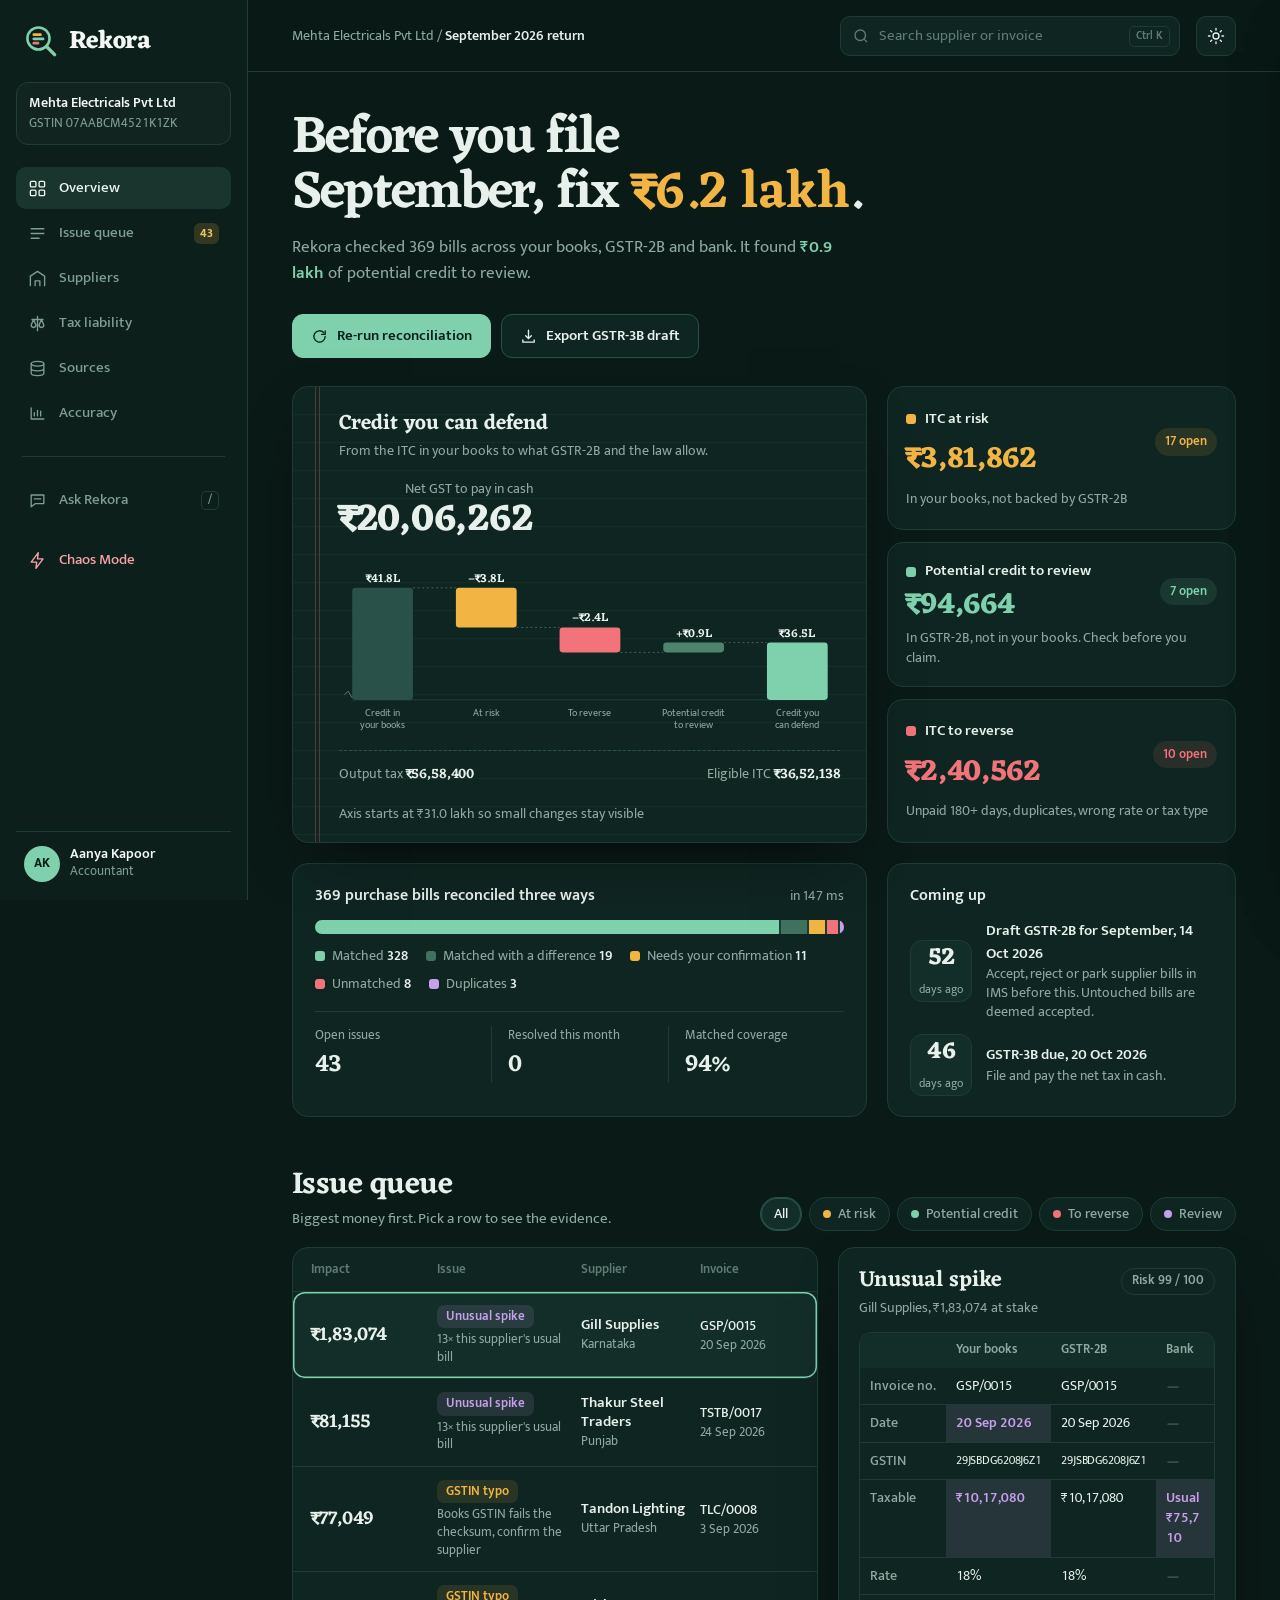
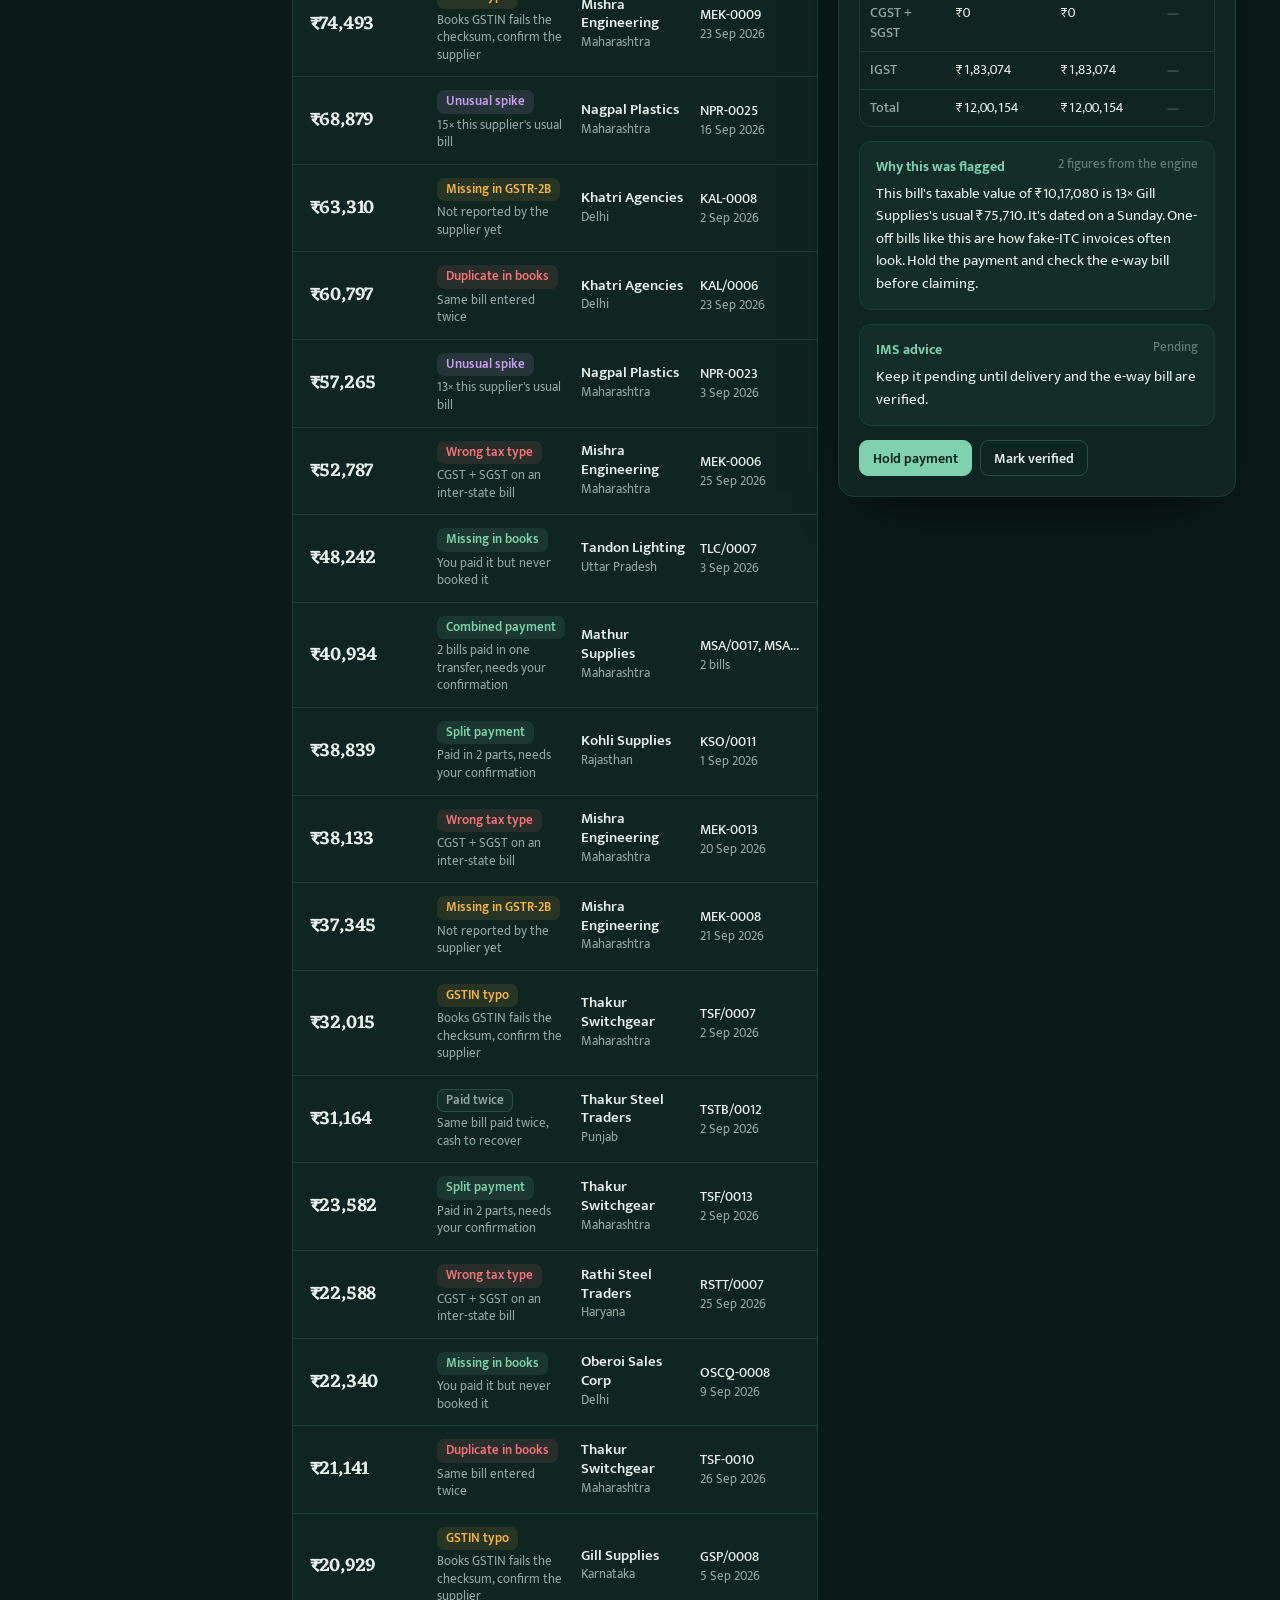
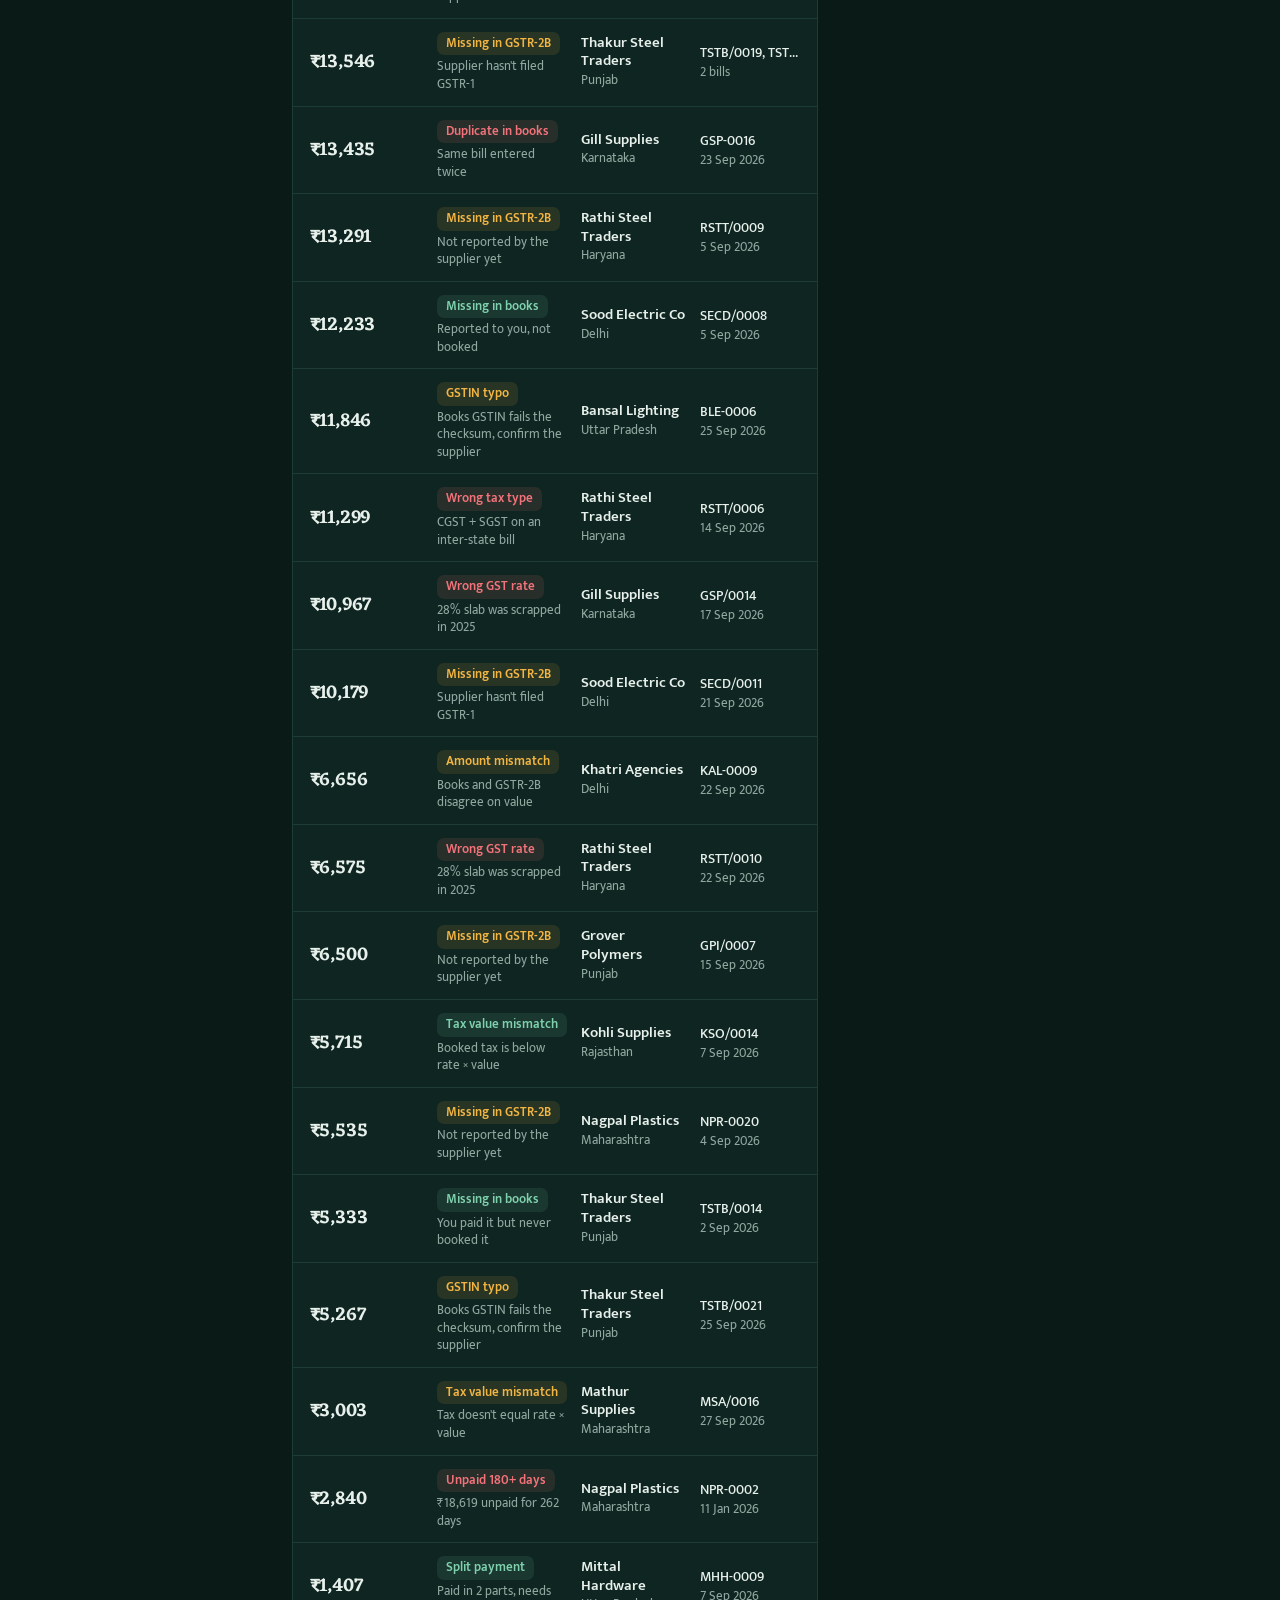
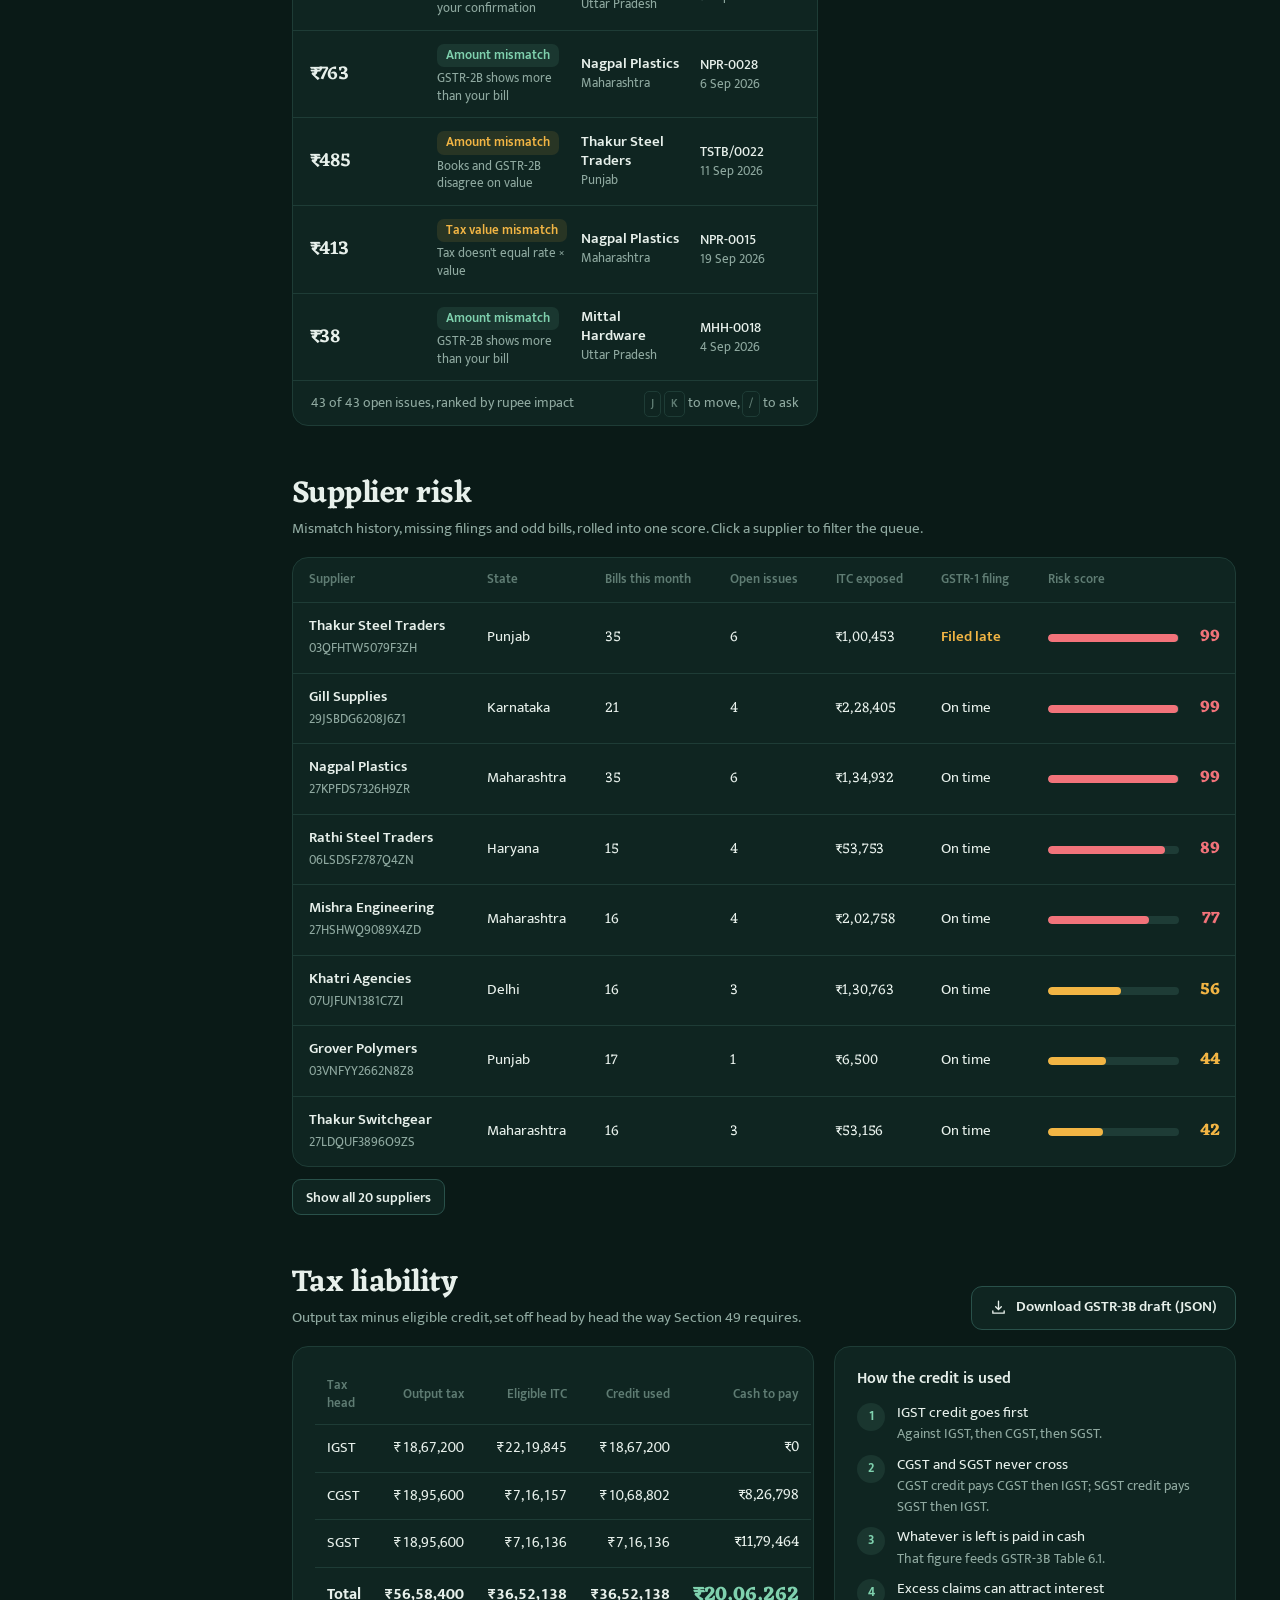
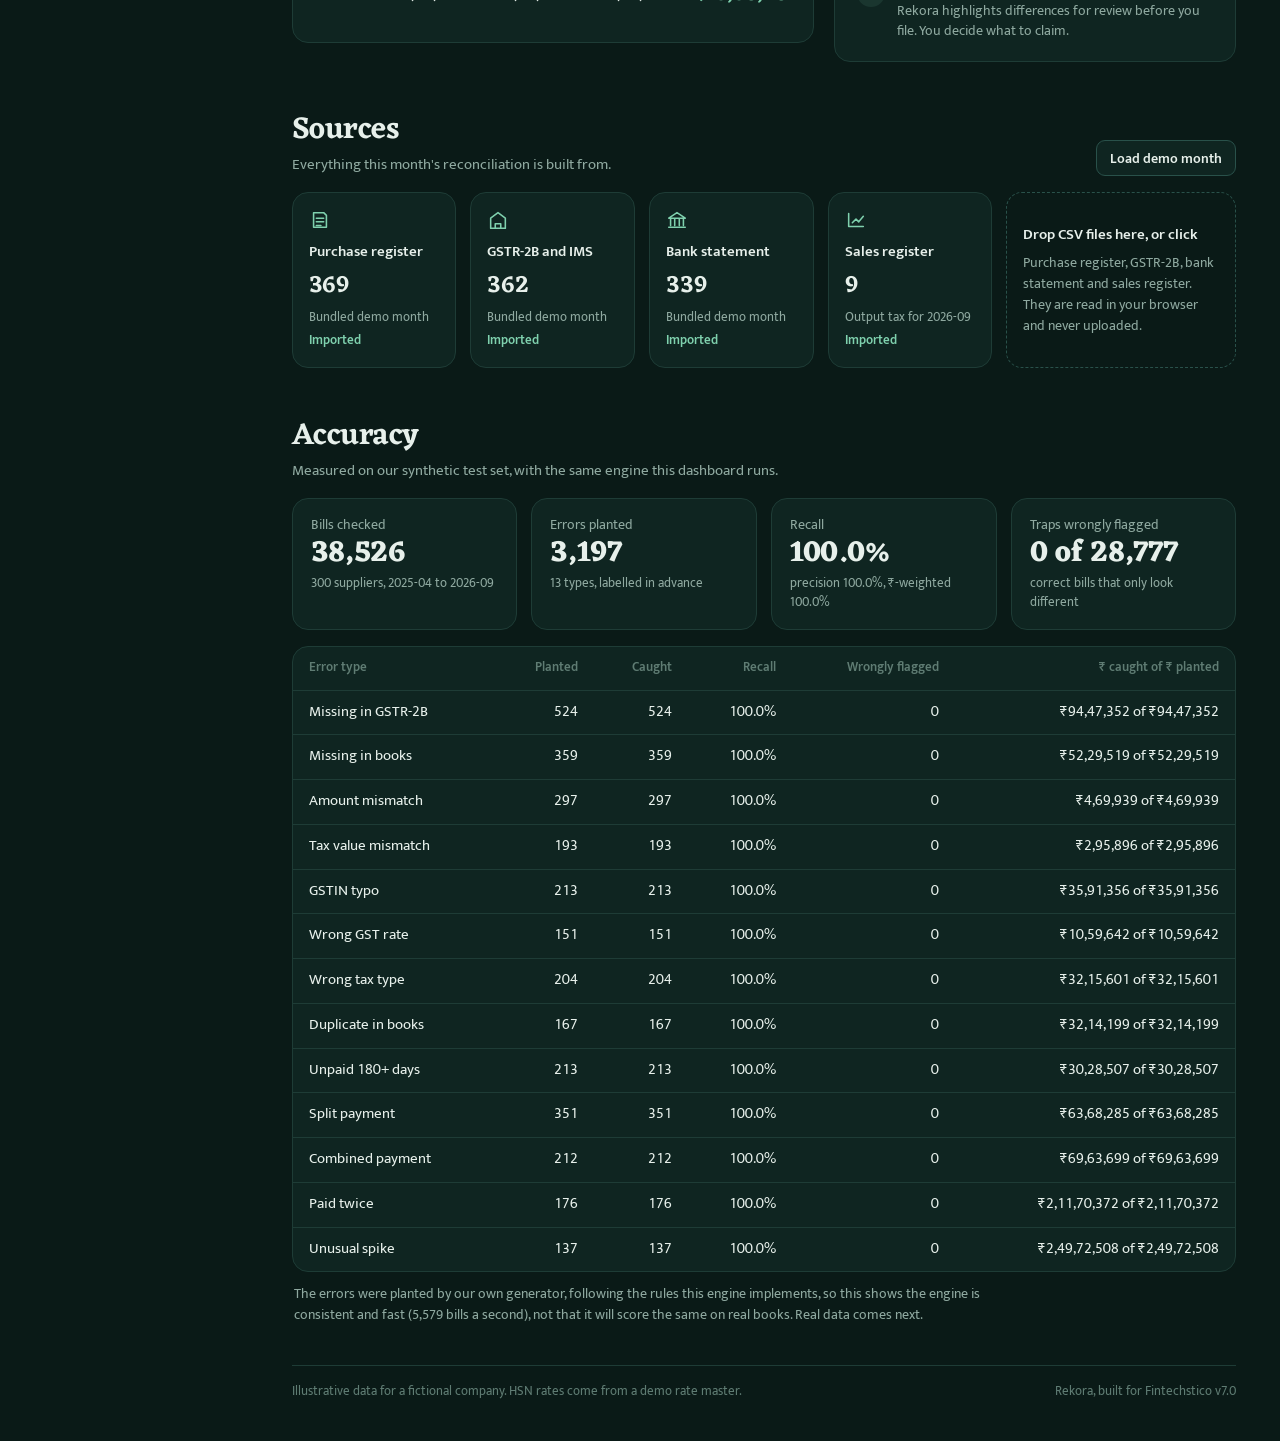
==== commit e7c85958: "Ask Rekora: verifier accepts per-supplier sums and rounded lakh figures; suggestions use loaded supp" ====
--- a/index.html
+++ b/index.html
@@ -1028,10 +1028,16 @@
 /* =====================================================================
    Copilot (demo): intent matching over the engine's output
    ===================================================================== */
-const SUGGEST = ['Which suppliers put the most ITC at risk?', 'Why is Arora Wires flagged?', 'How much GST do I pay this month?', 'What should I do before 14 Oct?', 'Draft a follow-up to Gupta Steel'];
+// Suggested questions use suppliers that are actually in the loaded data.
+function suggestions() {
+  const top = {}; S.groups.filter((g) => ['risk', 'reverse'].includes(bucketOf(g))).forEach((g) => { top[g.sup] = (top[g.sup] || 0) + g.impact; });
+  const worst = Object.entries(top).sort((a, b) => b[1] - a[1])[0];
+  const draft = S.groups.find((g) => ['missing2b', 'taxType', 'rate', 'amount'].includes(g.type));
+  return ['Which suppliers put the most ITC at risk?', worst ? `Why is ${supName(worst[0])} flagged?` : 'What is flagged this month?', 'How much GST do I pay this month?', 'What should I do before 14 Oct?', draft ? `Draft a follow-up to ${supName(draft.sup)}` : 'Draft a follow-up'];
+}
 function greet() {
   addMsg('ai', `<p>This period has <b>${S.groups.length} open issues</b> worth ${inr(S.groups.reduce((a, g) => a + g.impact, 0))} in this sample. Ask me anything about them.</p>`, 0);
-  $('#suggest').innerHTML = SUGGEST.map((q) => `<button type="button">${q}</button>`).join('');
+  $('#suggest').innerHTML = suggestions().map((q) => `<button type="button">${q}</button>`).join('');
 }
 function engineFigureValues() {
   const values = new Set();
@@ -1041,6 +1047,10 @@
   const h = heads();
   [h.itc, h.used, h.cash].forEach((part) => Object.values(part).forEach(add));
   (S.groups || []).forEach((g) => { add(g.impact); (g.items || []).forEach((item) => Object.values(item).forEach(add)); });
+  // Sums the copilot shows: per supplier (all issues, and at-risk plus to-reverse), per bucket, and everything open.
+  const sums = new Map(), sum = (k, n) => sums.set(k, (sums.get(k) || 0) + n);
+  (S.groups || []).forEach((g) => { const b = bucketOf(g); sum('all', g.impact); sum('b:' + b, g.impact); sum('s:' + g.sup, g.impact); if (b === 'risk' || b === 'reverse') sum('sr:' + g.sup, g.impact); });
+  sums.forEach(add);
   [S.D.books, S.D.g2b, S.D.bank].forEach((rows) => (rows || []).forEach((row) => {
     add(row.taxable); add(row.cgst); add(row.sgst); add(row.igst); add(row.amount);
     if (row.taxable !== undefined) { add(tax(row)); add(total(row)); }
@@ -1049,14 +1059,15 @@
 }
 function answerFigures(html) {
   const text = html.replace(/<[^>]*>/g, ' ');
-  return [...text.matchAll(/₹\s*([\d,.]+)\s*(lakh|L)?/gi)].map((match) => {
+  return [...text.matchAll(/₹\s*([\d,]+(?:\.\d+)?)\s*(lakh|L)?\b/gi)].map((match) => {
     const amount = Number(match[1].replace(/,/g, ''));
-    return /lakh|L/i.test(match[2] || '') ? Math.round(amount * 100000) : Math.round(amount);
-  }).filter(Number.isFinite);
+    return { amount, lakh:!!match[2] };
+  }).filter((f) => Number.isFinite(f.amount));
 }
 function verifyAnswerFigures(html) {
   const figures = answerFigures(html), available = engineFigureValues();
-  return { count:figures.length, verified:figures.every((figure) => available.has(figure)) };
+  const ok = (f) => f.lakh ? [...available].some((v) => (v / 100000).toFixed(1) === f.amount.toFixed(1)) : available.has(Math.round(f.amount));
+  return { count:figures.length, verified:figures.every(ok) };
 }
 function addMsg(who, html, verification) {
   const m = document.createElement('div'); m.className = 'msg ' + who; m.innerHTML = html;
@@ -1098,7 +1109,7 @@
     const rows = [['Reject or keep pending in IMS', pick(['taxType', 'rate', 'amount'])], ['Accept in IMS after booking', pick(['missingBooks'])], ['Chase the supplier, keep the claim pending', pick(['missing2b'])], ['Fix in your books', pick(['duplicate', 'gstin', 'taxValue'])]].filter((r) => r[1].length);
     return { html:`<p>Draft GSTR-2B for September is generated on 14 Oct. Bills you don't act on in IMS are deemed accepted, so:</p><ul>${rows.map(([l, gs]) => `<li><b>${l}</b>: ${gs.map(refBtn).join('')}</li>`).join('')}</ul>` };
   }
-  return { html:`<p>In this demo I can answer questions about this month's reconciliation. Try one of these:</p>` + `<ul>${SUGGEST.map((s) => `<li>${s}</li>`).join('')}</ul>` };
+  return { html:`<p>In this demo I can answer questions about this month's reconciliation. Try one of these:</p>` + `<ul>${suggestions().map((s) => `<li>${s}</li>`).join('')}</ul>` };
 }
 function ask(q) {
   if (!q.trim()) return;
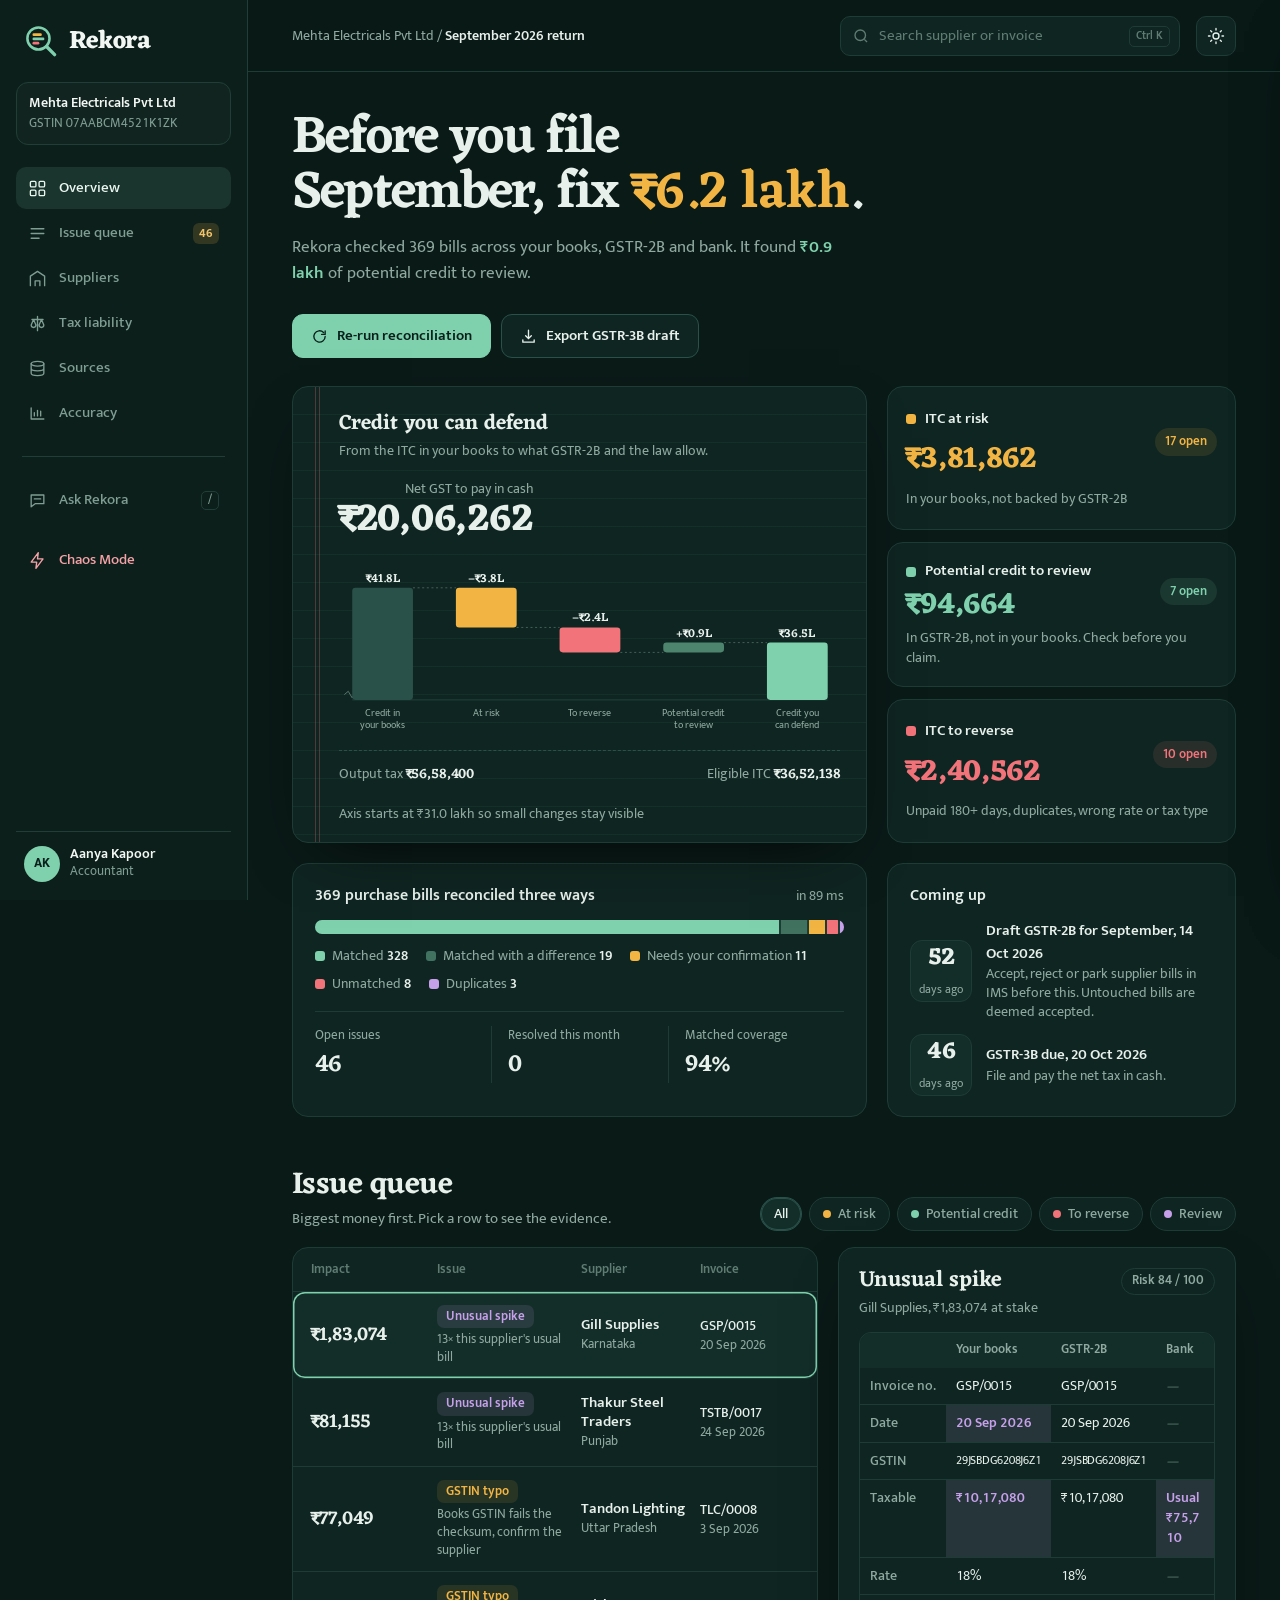
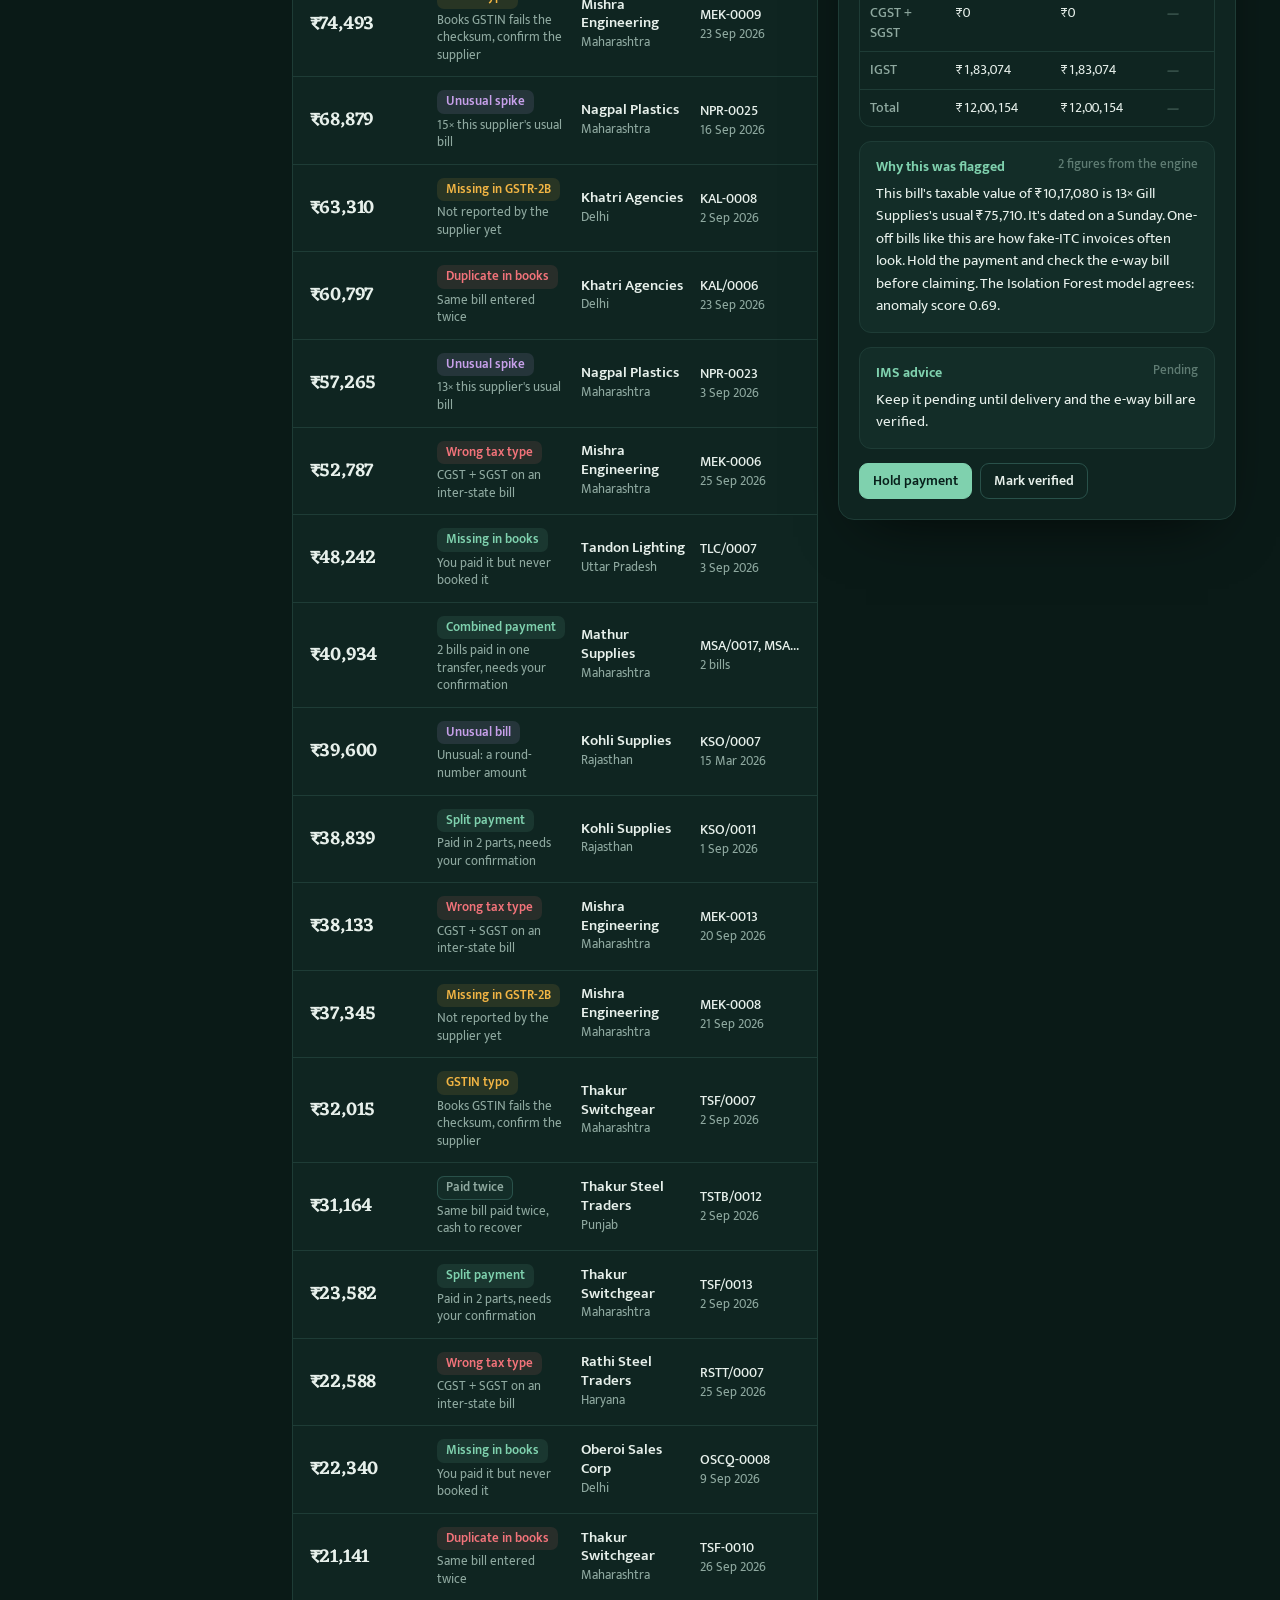
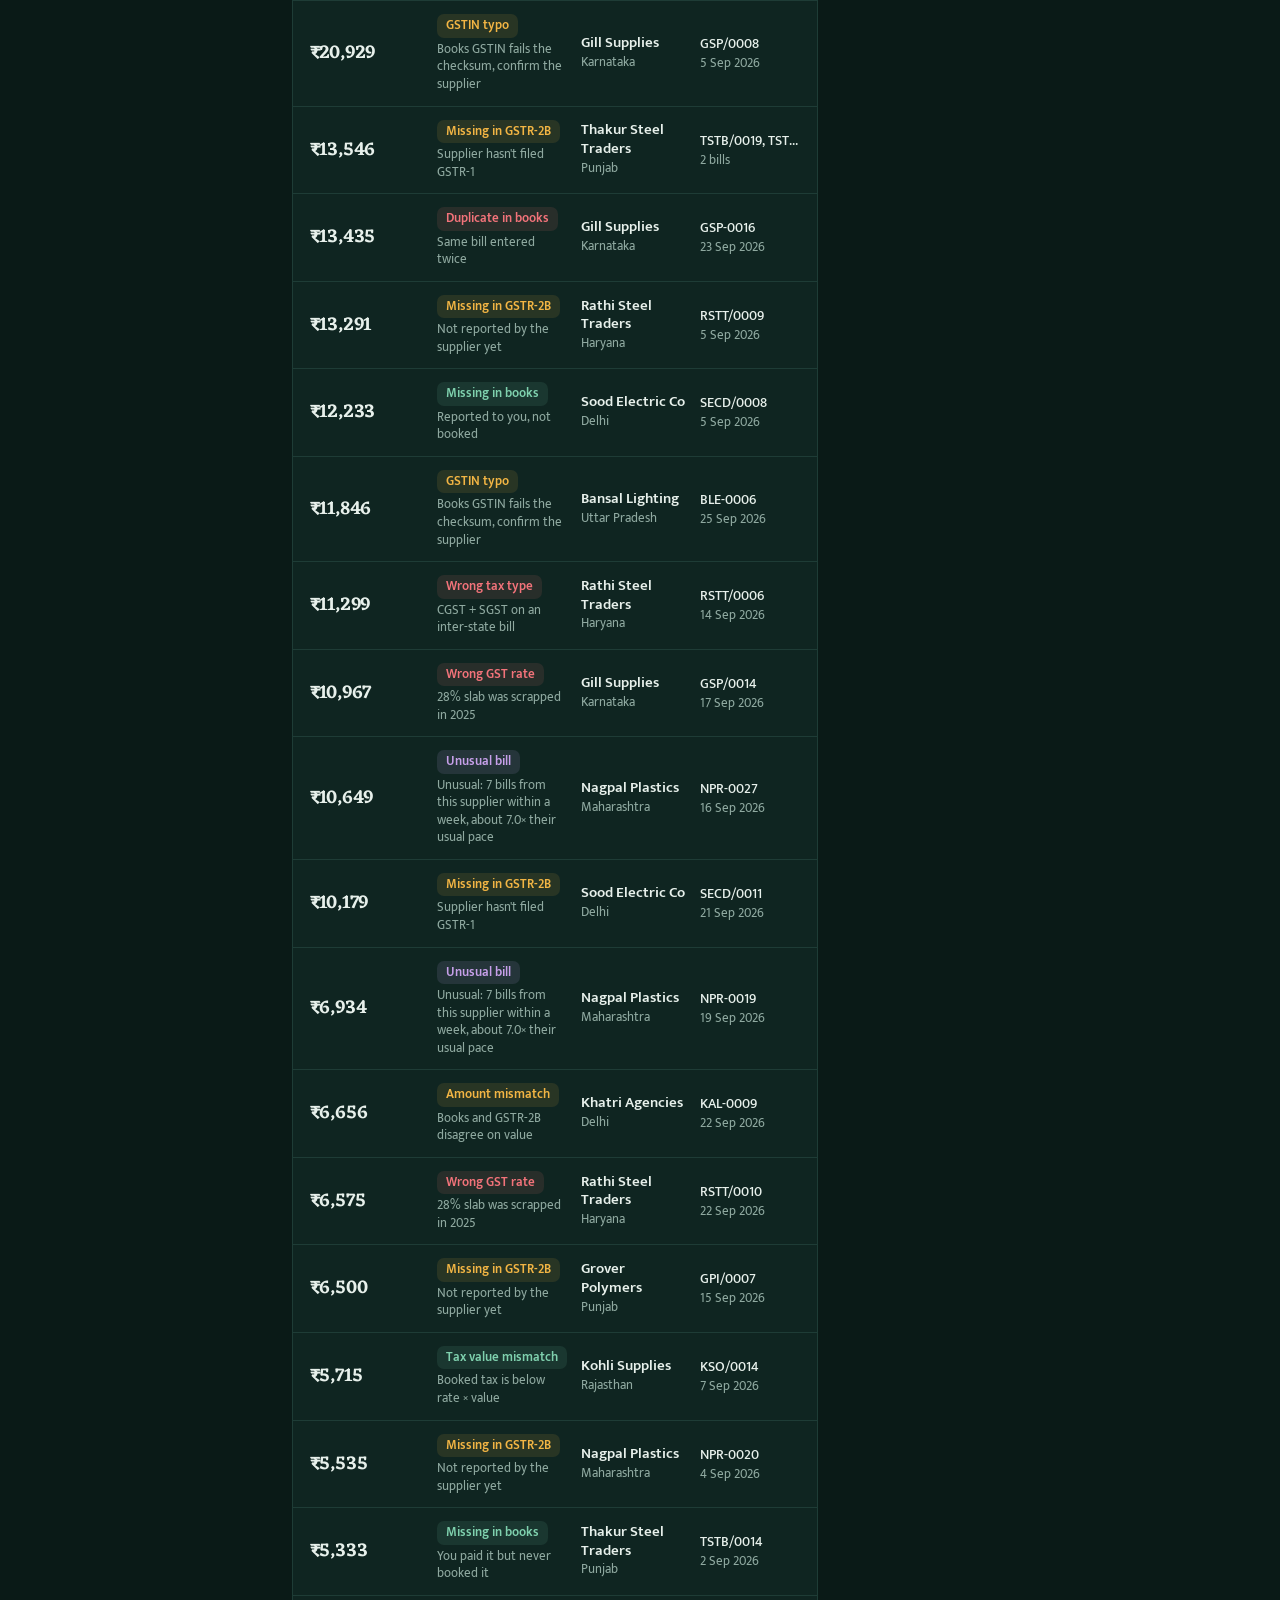
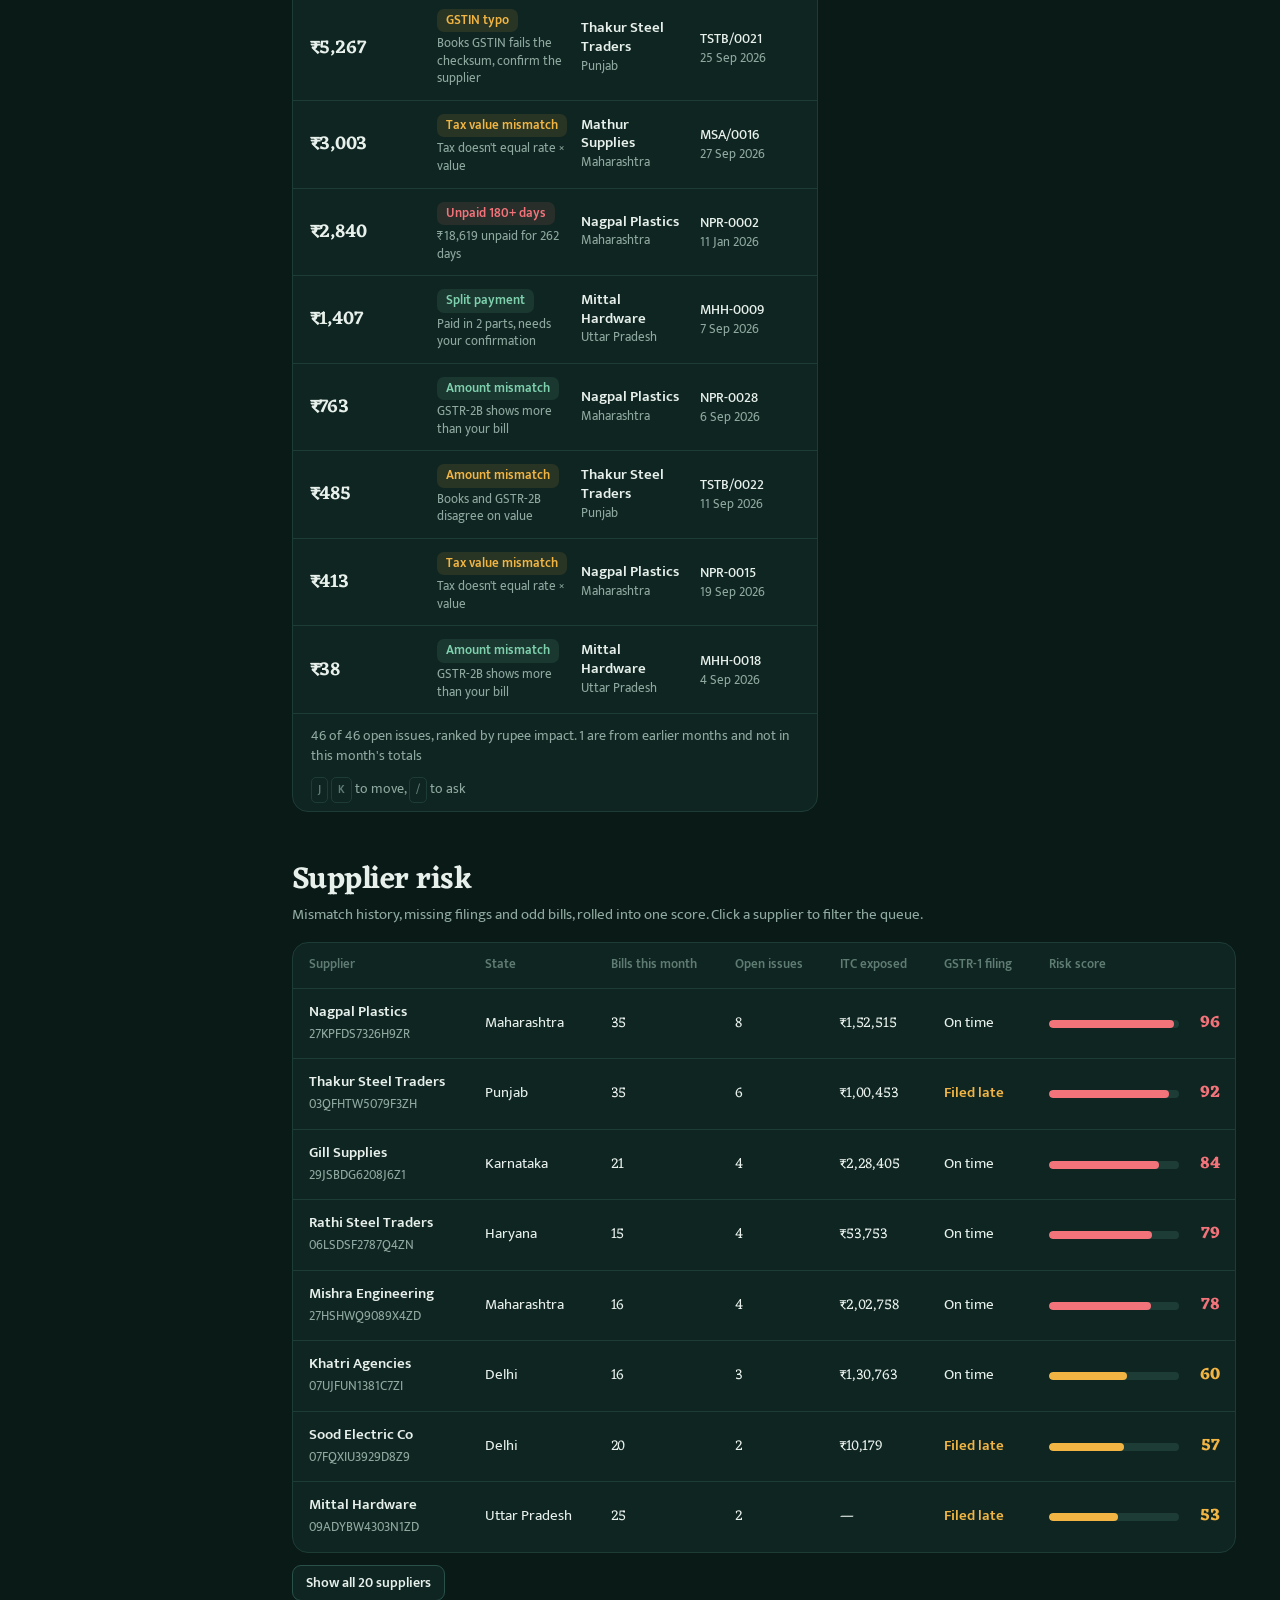
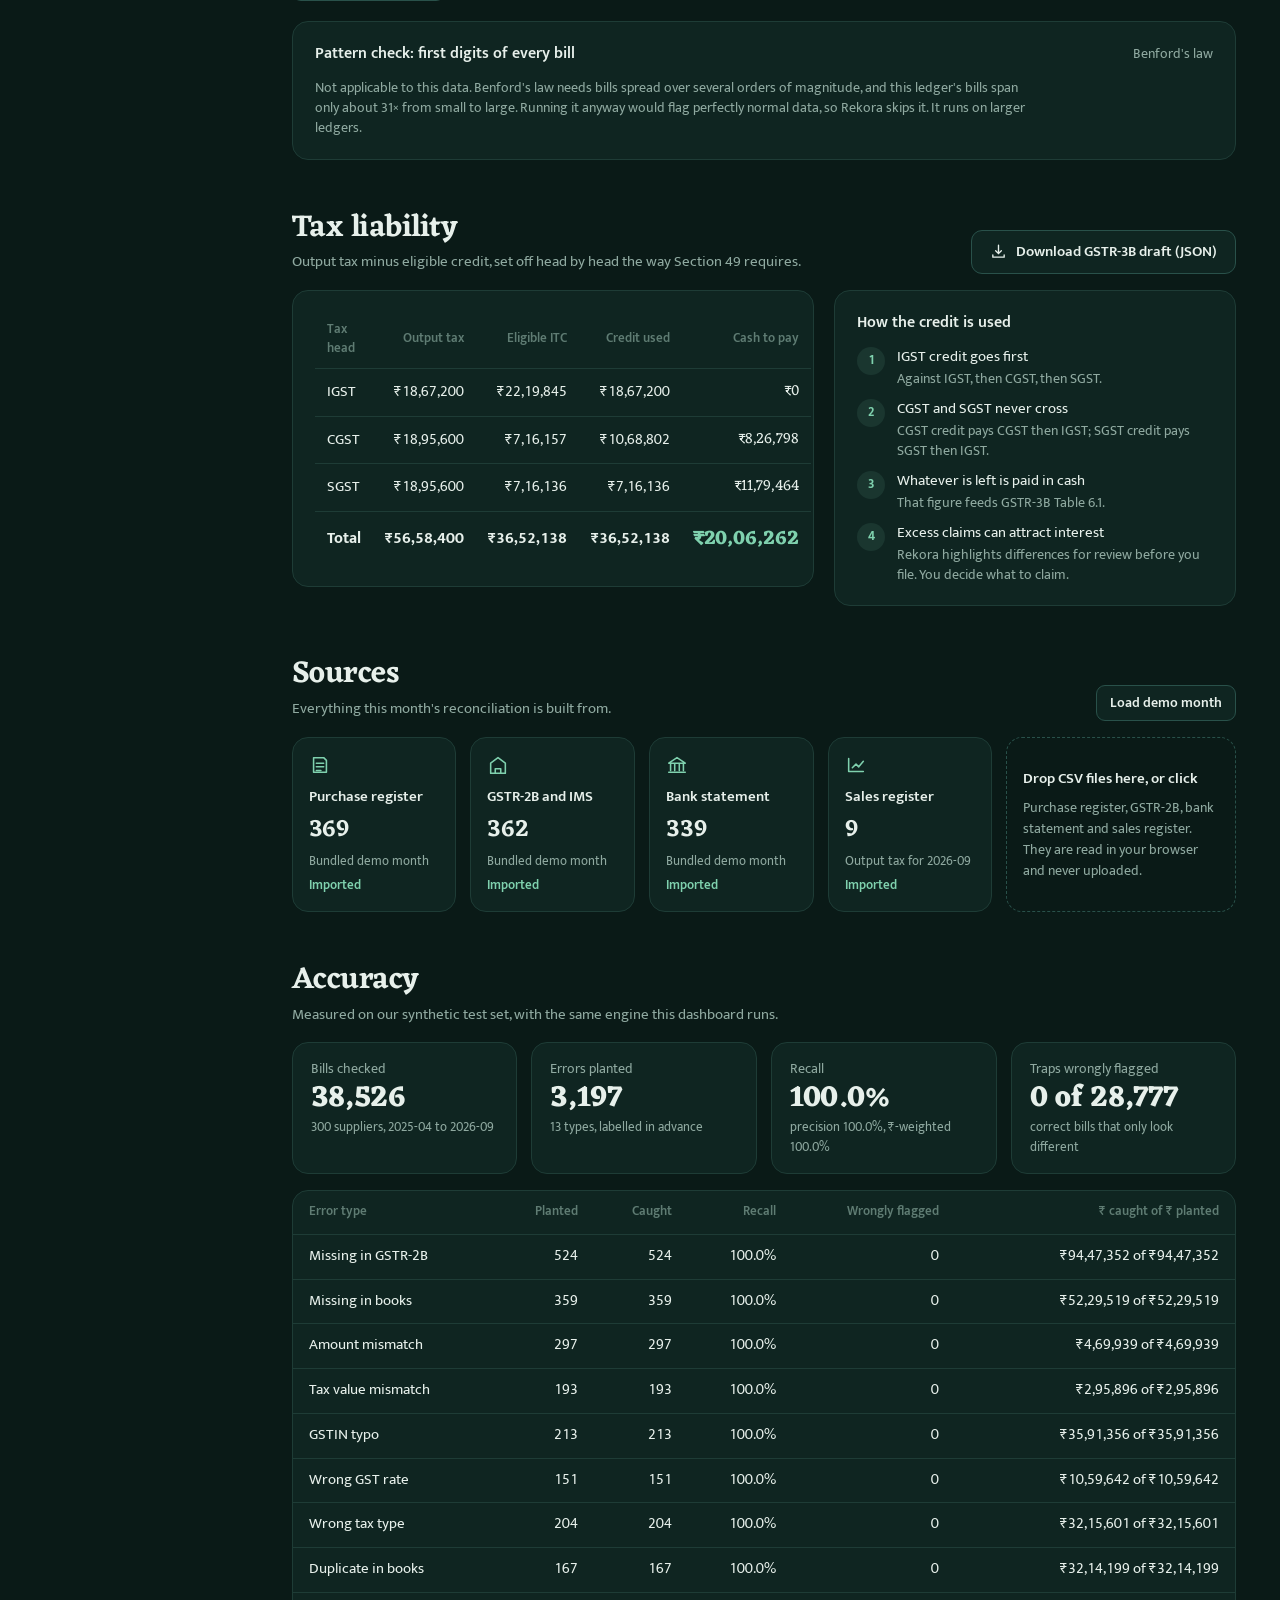
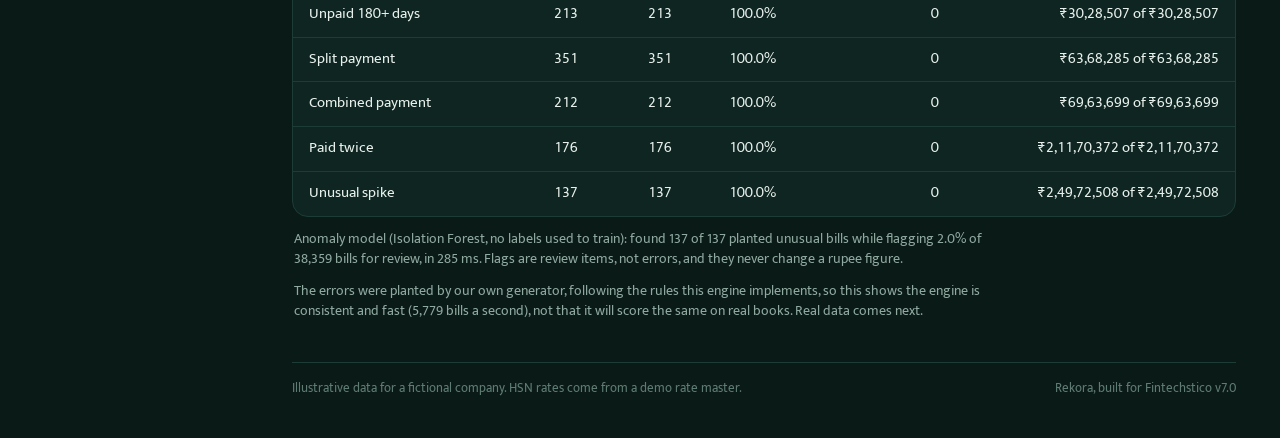
==== commit 10ceb340: "Anomaly detection: in-browser Isolation Forest, Benford check, data-driven supplier risk - ml.js: se" ====
--- a/index.html
+++ b/index.html
@@ -402,6 +402,11 @@
 .acc-note { margin:12px 2px 0; color:var(--muted); font-size:13.5px; max-width:90ch; }
 @media (max-width:1020px) { .acc-tiles { grid-template-columns:repeat(2,minmax(0,1fr)); } }
 .drop-note { display:block; margin-top:6px; color:var(--faint); font-size:12.5px; }
+.bf-svg { width:100%; height:auto; display:block; margin-top:6px; }
+.bf-svg text { font-family:var(--ui); fill:var(--muted); font-size:12px; }
+.bf-bar { fill:var(--mint); } .bf-exp { stroke:var(--amber); stroke-width:2.5; }
+.bf-key { display:flex; gap:18px; flex-wrap:wrap; color:var(--muted); font-size:13px; margin-top:6px; }
+.bf-key i { display:inline-block; width:12px; height:8px; border-radius:2px; margin-right:6px; vertical-align:0; }
 </style>
 </head>
 <body>
@@ -507,6 +512,7 @@
       <div class="sec-head"><div><h2 id="supTitle">Supplier risk</h2><p>Mismatch history, missing filings and odd bills, rolled into one score. Click a supplier to filter the queue.</p></div></div>
       <div class="table-wrap"><table class="sup"><thead><tr><th>Supplier</th><th>State</th><th>Bills this month</th><th>Open issues</th><th>ITC exposed</th><th>GSTR-1 filing</th><th>Risk score</th></tr></thead><tbody id="supBody"></tbody></table></div>
       <div style="margin-top:12px"><button class="btn small" type="button" id="supMore"></button></div>
+      <div class="card" id="benford" style="margin-top:20px" hidden></div>
     </section>
 
     <section class="section" id="liability" aria-labelledby="liabTitle">
@@ -532,6 +538,7 @@
       <div class="sec-head"><div><h2 id="accTitle">Accuracy</h2><p id="accSub">Measured on our synthetic test set, with the same engine this dashboard runs.</p></div></div>
       <div class="acc-tiles" id="accTiles"></div>
       <div class="table-wrap"><table class="acc"><thead><tr><th>Error type</th><th>Planted</th><th>Caught</th><th>Recall</th><th>Wrongly flagged</th><th>₹ caught of ₹ planted</th></tr></thead><tbody id="accBody"></tbody></table></div>
+      <p class="acc-note" id="accMl"></p>
       <p class="acc-note" id="accNote"></p>
     </section>
 
@@ -574,6 +581,7 @@
 <script src="data/eval.js"></script>
 <script src="data/demo.js"></script>
 <script src="ingest.js"></script>
+<script src="ml.js"></script>
 <script>
 /* =====================================================================
    DATA: the sample (SEED), rate master and engine live in engine.js, shared with the Node tools.
@@ -639,7 +647,19 @@
 function compute() {
   const { issues, ms } = runEngine(S.D);
   S.lastMs = ms;
-  S.all = groupIssues(issues);
+  S.idx = new Map(); for (const g of S.D.g2b) S.idx.set(g.id, g); for (const b of S.D.books) S.idx.set(b.id, b);
+  // Anomaly model: raises review flags only, never a rupee figure. Flags on bills the median rule already caught are attached to that issue.
+  S.ml = Rekora.ml.detect(S.D);
+  const spikeBy = new Map(issues.filter((i) => i.type === 'spike').map((i) => [i.bills[0], i]));
+  const mlIssues = [];
+  for (const f of S.ml.flags) {
+    const sp = spikeBy.get(f.bill);
+    if (sp) { sp.ml = f; continue; }
+    const b = S.D.books.find((x) => x.id === f.bill);
+    const it = { type:'anomaly', sup:f.sup, bills:[f.bill], impact:tax(b), ml:f };
+    it.ims = imsAdvice(it); mlIssues.push(it);
+  }
+  S.all = groupIssues(issues.concat(mlIssues));
   S.groups = S.all.filter((g) => !S.resolved.has(g.key)).sort((a, b) => b.impact - a.impact);
   // This month's totals count issues on bills of the return month, plus 180-day reversals of any age. Older-month issues stay in the queue.
   const inPeriod = (g) => S.D.base || g.type === 'unpaid180' || g.bills.some((id) => { const r = rec(id); return r && r.date.startsWith(periodOf()); });
@@ -669,7 +689,8 @@
   return o;
 }
 const supName = (k) => S.D.suppliers[k].name;
-const rec = (id) => S.D.books.find((b) => b.id === id) || S.D.g2b.find((g) => g.id === id);
+// Bill lookup by id (books win over GSTR-2B on a clash). Rebuilt on every compute() so chaos edits are seen.
+const rec = (id) => (S.idx ? S.idx.get(id) : null) || S.D.books.find((b) => b.id === id) || S.D.g2b.find((g) => g.id === id);
 
 /* =====================================================================
    Rendering
@@ -682,9 +703,22 @@
   requestAnimationFrame(step);
 }
 function renderAll() {
-  renderMeta(); renderAccuracy(); renderHero(); renderStatus(); renderQueue(); renderEvidence(); renderSuppliers(); renderLiability(); renderSources(); renderChaos();
+  renderBenford(); renderMeta(); renderAccuracy(); renderHero(); renderStatus(); renderQueue(); renderEvidence(); renderSuppliers(); renderLiability(); renderSources(); renderChaos();
 }
 const TYPE_ORDER = ['missing2b', 'missingBooks', 'amount', 'taxValue', 'gstin', 'rate', 'taxType', 'duplicate', 'unpaid180', 'split', 'combined', 'doublePay', 'spike'];
+function renderBenford() {
+  const el = $('#benford'), b = Rekora.ml.benford(S.D);
+  if (!b) { el.hidden = true; return; }
+  el.hidden = false;
+  if (!b.applicable) { el.innerHTML = `<div class="card-head"><h3>Pattern check: first digits of every bill</h3><span>Benford's law</span></div><p class="acc-note" style="margin:0">Not applicable to this data. Benford's law needs bills spread over several orders of magnitude, and this ledger's bills span only about ${b.spread}× from small to large. Running it anyway would flag perfectly normal data, so Rekora skips it. It runs on larger ledgers.</p>`; return; }
+  const W = 540, H = 150, base = 120, top = 14, bw = 34, gap = (W - 20 - 9 * bw) / 8, mx = Math.max(...b.observed, ...b.expected) * 1.1;
+  const y = (v) => base - v / mx * (base - top);
+  const bars = b.observed.map((o, i) => { const x = 10 + i * (bw + gap); return `<rect class="bf-bar" x="${x}" y="${y(o)}" width="${bw}" height="${base - y(o)}" rx="3"/><line class="bf-exp" x1="${x - 3}" x2="${x + bw + 3}" y1="${y(b.expected[i])}" y2="${y(b.expected[i])}"/><text x="${x + bw / 2}" y="${base + 18}" text-anchor="middle">${i + 1}</text>`; }).join('');
+  el.innerHTML = `<div class="card-head"><h3>Pattern check: first digits of every bill</h3><span>Benford's law, whole ledger, ${b.n.toLocaleString('en-IN')} bills</span></div>
+    <svg class="bf-svg" viewBox="0 0 ${W} ${H}" role="img" aria-label="First-digit distribution of taxable values against Benford's law">${bars}</svg>
+    <div class="bf-key"><span><i style="background:var(--mint)"></i>Your bills</span><span><i style="background:var(--amber)"></i>Expected by Benford</span><span><b>Deviation ${b.mad}</b>: ${b.verdict} (Nigrini's bands)</span></div>
+    <p class="acc-note" style="margin-top:8px">Checked across the whole ledger, not per supplier: one supplier's bills are alike by design, so a per-supplier test would flag everyone. A deviation is a prompt to look, not proof of anything.</p>`;
+}
 function renderAccuracy() {
   const sec = $('#accuracy'), ev = window.REKORA_EVAL;
   if (!ev) { sec.hidden = true; return; }
@@ -700,6 +734,8 @@
     const m = ev.perType[t];
     return `<tr><td>${TYPES[t].label}</td><td>${n(m.planted)}</td><td>${n(m.detected)}</td><td class="${m.missed ? 'miss' : ''}">${pct(m.recall)}</td><td class="${m.falsePositives ? 'miss' : ''}">${m.falsePositives}</td><td>${inr(m.rupeesCaught)} of ${inr(m.rupeesPlanted)}</td></tr>`;
   }).join('');
+  const m = ev.ml;
+  $('#accMl').textContent = m ? `Anomaly model (${m.model}, no labels used to train): found ${m.spikesFound} of ${m.plantedSpikes} planted unusual bills while flagging ${(m.flaggedShare * 100).toFixed(1)}% of ${m.billsScored.toLocaleString('en-IN')} bills for review, in ${m.ms} ms. Flags are review items, not errors, and they never change a rupee figure.` : '';
   $('#accNote').textContent = `The errors were planted by our own generator, following the rules this engine implements, so this shows the engine is consistent and fast (${n(o.billsPerSecond)} bills a second), not that it will score the same on real books. Real data comes next.`;
 }
 function renderHero() {
@@ -807,6 +843,7 @@
     case 'duplicate': return 'Same bill entered twice';
     case 'unpaid180': return `${inr(i.unpaid)} unpaid for ${i.age} days`;
     case 'spike': return `${i.ratio}× this supplier's usual bill`;
+    case 'anomaly': return `Unusual: ${i.ml.reasons[0] || 'differs from the rest of the ledger'}`;
     case 'split': return `Paid in ${i.parts.length} parts, needs your confirmation`;
     case 'combined': return `${g.bills.length} bills paid in one transfer, needs your confirmation`;
     case 'doublePay': return 'Same bill paid twice, cash to recover';
@@ -873,7 +910,8 @@
     case 'taxType': return i.inter ? `${s.name} is registered in ${st} (GSTIN starts ${s.gstin.slice(0, 2)}) and the goods came to you in Delhi. That's an inter-state supply, so it should carry IGST of ${inr(tax(r))}, not CGST + SGST. Credit under the wrong head can be disallowed.${r._p && r._p.length ? ' Amounts and payment match, so only the tax type is wrong.' : ''}` : `${s.name} is in Delhi, like you, so this bill should carry CGST + SGST, not IGST of ${inr(tax(r))}.`;
     case 'duplicate': { const t = S.D.books.find((x) => x.id === i.twin); return `${t.inv} and ${r.inv} are the same bill entered twice: same supplier, amount and date. Only one appears in GSTR-2B and the bank. Remove the second entry, or you over-claim ${inr(g.impact)}.`; }
     case 'unpaid180': return `This bill dated ${fdate(r.date)} is unpaid or part-paid after ${i.age} days, with ${inr(i.unpaid)} still outstanding${i.paid ? ` (${inr(i.paid)} was paid)` : ''}. Under the 180-day rule (Section 16(2), Rule 37) credit is reversed in proportion to the unpaid part, here ${inr(g.impact)}, and you can claim it back once you pay. Interest at 18% a year from the date the credit was availed is about ${inr(i.interest)} so far.`;
-    case 'spike': return `This bill's taxable value of ${inr(r.taxable)} is ${i.ratio}× ${s.name}'s usual ${inr(i.med)}.${i.sunday ? ' It\'s dated on a Sunday.' : ''} One-off bills like this are how fake-ITC invoices often look. Hold the payment and check the e-way bill before claiming.`;
+    case 'spike': return `This bill's taxable value of ${inr(r.taxable)} is ${i.ratio}× ${s.name}'s usual ${inr(i.med)}.${i.sunday ? ' It\'s dated on a Sunday.' : ''} One-off bills like this are how fake-ITC invoices often look. Hold the payment and check the e-way bill before claiming.${i.ml ? ` The Isolation Forest model agrees: anomaly score ${i.ml.score.toFixed(2)}.` : ''}`;
+    case 'anomaly': return `The Isolation Forest model scored this bill ${i.ml.score.toFixed(2)} (1.0 is the most unusual) against the whole ledger, the main reasons: ${i.ml.reasons.join('; ') || 'it is unlike the other bills'}. That is not an error by itself, so check the bill with ${s.name} before you claim ${inr(tax(r))} of credit.`;
     case 'split': { const ps = i.parts.map((id) => S.D.bank.find((p) => p.id === id)); return `${s.name}'s bill ${r.inv} (${inr(total(r))}) looks to be paid in ${ps.length} parts: ${ps.map((p) => `${inr(p.amount)} on ${fdate(p.date)}`).join(' and ')}. The parts add up exactly, but bank narrations rarely name the invoice, so Rekora does not decide this alone. Confirm the allocation to close it.`; }
     case 'combined': { const p = S.D.bank.find((x) => x.id === i.pay); return `One payment of ${inr(p.amount)} on ${fdate(p.date)} ("${p.ref}") matches ${g.bills.map((id) => rec(id).inv).join(' + ')} from ${s.name} added together. It looks like a bulk payment. Confirm the allocation so these bills are not wrongly treated as unpaid under the 180-day rule.`; }
     case 'doublePay': { const a = S.D.bank.find((x) => x.id === i.first), b2 = S.D.bank.find((x) => x.id === i.pay); return `${r.inv} (${inr(total(r))}) was paid on ${fdate(a.date)} and again on ${fdate(b2.date)}, both naming the same invoice. The bill and its credit are fine; ${inr(b2.amount)} of cash went out twice. Ask ${s.name} for a refund or an adjustment against the next bill. This is a cash leak, so it is not counted in the credit buckets.`; }
@@ -890,6 +928,7 @@
   duplicate:[['Remove duplicate', 'fix', 'Duplicate removed from the books.']],
   unpaid180:[['Reverse ITC', 'fix', 'Credit reversed. Re-claim it once you pay.'], ['Mark as paid', 'none', 'Marked as paid. Credit can stay.']],
   spike:[['Hold payment', 'none', 'Payment on hold until delivery is verified.'], ['Mark verified', 'none', 'Verified as genuine.']],
+  anomaly:[['Mark verified', 'none', 'Verified as genuine.'], ['Hold payment', 'none', 'Payment on hold until the bill is verified.']],
   combined:[['Confirm allocation', 'none', 'Payment allocation confirmed.'], ['Not a match', 'none', 'Unlinked. The bills go back to unpaid.']],
   doublePay:[['Ask for refund', 'none', 'Refund request noted. No credit change.'], ['Mark as adjusted', 'none', 'Marked as adjusted against a later bill.']],
   split:[['Confirm match', 'none', 'Split payment confirmed.'], ['Not a match', 'none', 'Unlinked. The bill goes back to unmatched.']],
@@ -900,7 +939,8 @@
   if (!g) { el.innerHTML = `<div class="ev-empty"><b>Nothing selected</b>Pick an issue from the queue to see books, GSTR-2B and bank side by side.</div>`; return; }
   if (S.billIdx >= g.items.length) S.billIdx = 0;
   const ty = TYPES[g.type], bill = g.items[S.billIdx].bills[0];
-  const score = g.type === 'spike' ? `Risk ${riskScore(g.sup)} / 100` : `${ty.conf}% confident`;
+  const gi = g.items[Math.min(S.billIdx, g.items.length - 1)];
+  const score = g.type === 'anomaly' ? `Anomaly ${gi.ml.score.toFixed(2)}` : g.type === 'spike' ? `Risk ${riskScore(g.sup)} / 100` : `${ty.conf}% confident`;
   const tabs = g.items.length > 1 ? `<div class="billtabs" role="group" aria-label="Bills in this issue">${g.items.map((it, n) => `<button data-bill="${n}" aria-pressed="${n === S.billIdx}">${esc(rec(it.bills[0]).inv)}</button>`).join('')}</div>` : '';
   const words = explain(g), figs = (words.match(/₹[\d,]+/g) || []).length;
   el.innerHTML = `<div class="ev-top"><div><h3>${ty.label}</h3><p>${esc(supName(g.sup))}, ${inr(g.impact)} ${bucketOf(g) === 'recover' ? 'to review' : bucketOf(g) === 'confirm' ? 'to confirm' : bucketOf(g) === 'leak' ? 'cash to recover' : 'at stake'}</p></div><span class="conf">${score}</span></div>
@@ -910,10 +950,13 @@
     <div class="ev-actions">${ACTIONS[g.type].map(([label, act], n) => `<button class="btn small ${n === 0 ? 'primary' : ''}" data-act="${act}" data-n="${n}">${label}</button>`).join('')}</div>`;
 }
 function riskScore(k) {
-  const w = { spike:35, missing2b:15, taxType:20, rate:20, gstin:15, amount:15, duplicate:10, unpaid180:20, taxValue:10, missingBooks:0, split:0, combined:0, doublePay:10 };
-  let s = S.D.suppliers[k].base;
+  const w = { spike:35, missing2b:15, taxType:20, rate:20, gstin:15, amount:15, duplicate:10, unpaid180:20, taxValue:10, missingBooks:0, split:0, combined:0, doublePay:10, anomaly:8 };
+  // Data-driven base: how unusual the supplier's own bills are (Isolation Forest, mean of their top three scores) plus late filing. The built-in sample has too few bills for the model, so it keeps its fixed base.
+  const ms = S.ml && S.ml.supplierScore && S.ml.supplierScore[k];
+  let s = ms !== undefined ? Math.max(0, Math.min(40, Math.round((ms - 0.4) * 100))) + (S.D.suppliers[k].late ? 10 : 0) : S.D.suppliers[k].base;
   S.groups.filter((g) => g.sup === k).forEach((g) => s += w[g.type] * (g.type === 'missing2b' ? Math.min(3, g.bills.length) : 1));
-  return Math.min(99, s);
+  // Squash so a few findings do not push every supplier to the ceiling.
+  return Math.min(99, Math.round(100 * (1 - Math.exp(-s / 55))));
 }
 function renderSuppliers() {
   const rows = Object.keys(S.D.suppliers).map((k) => {
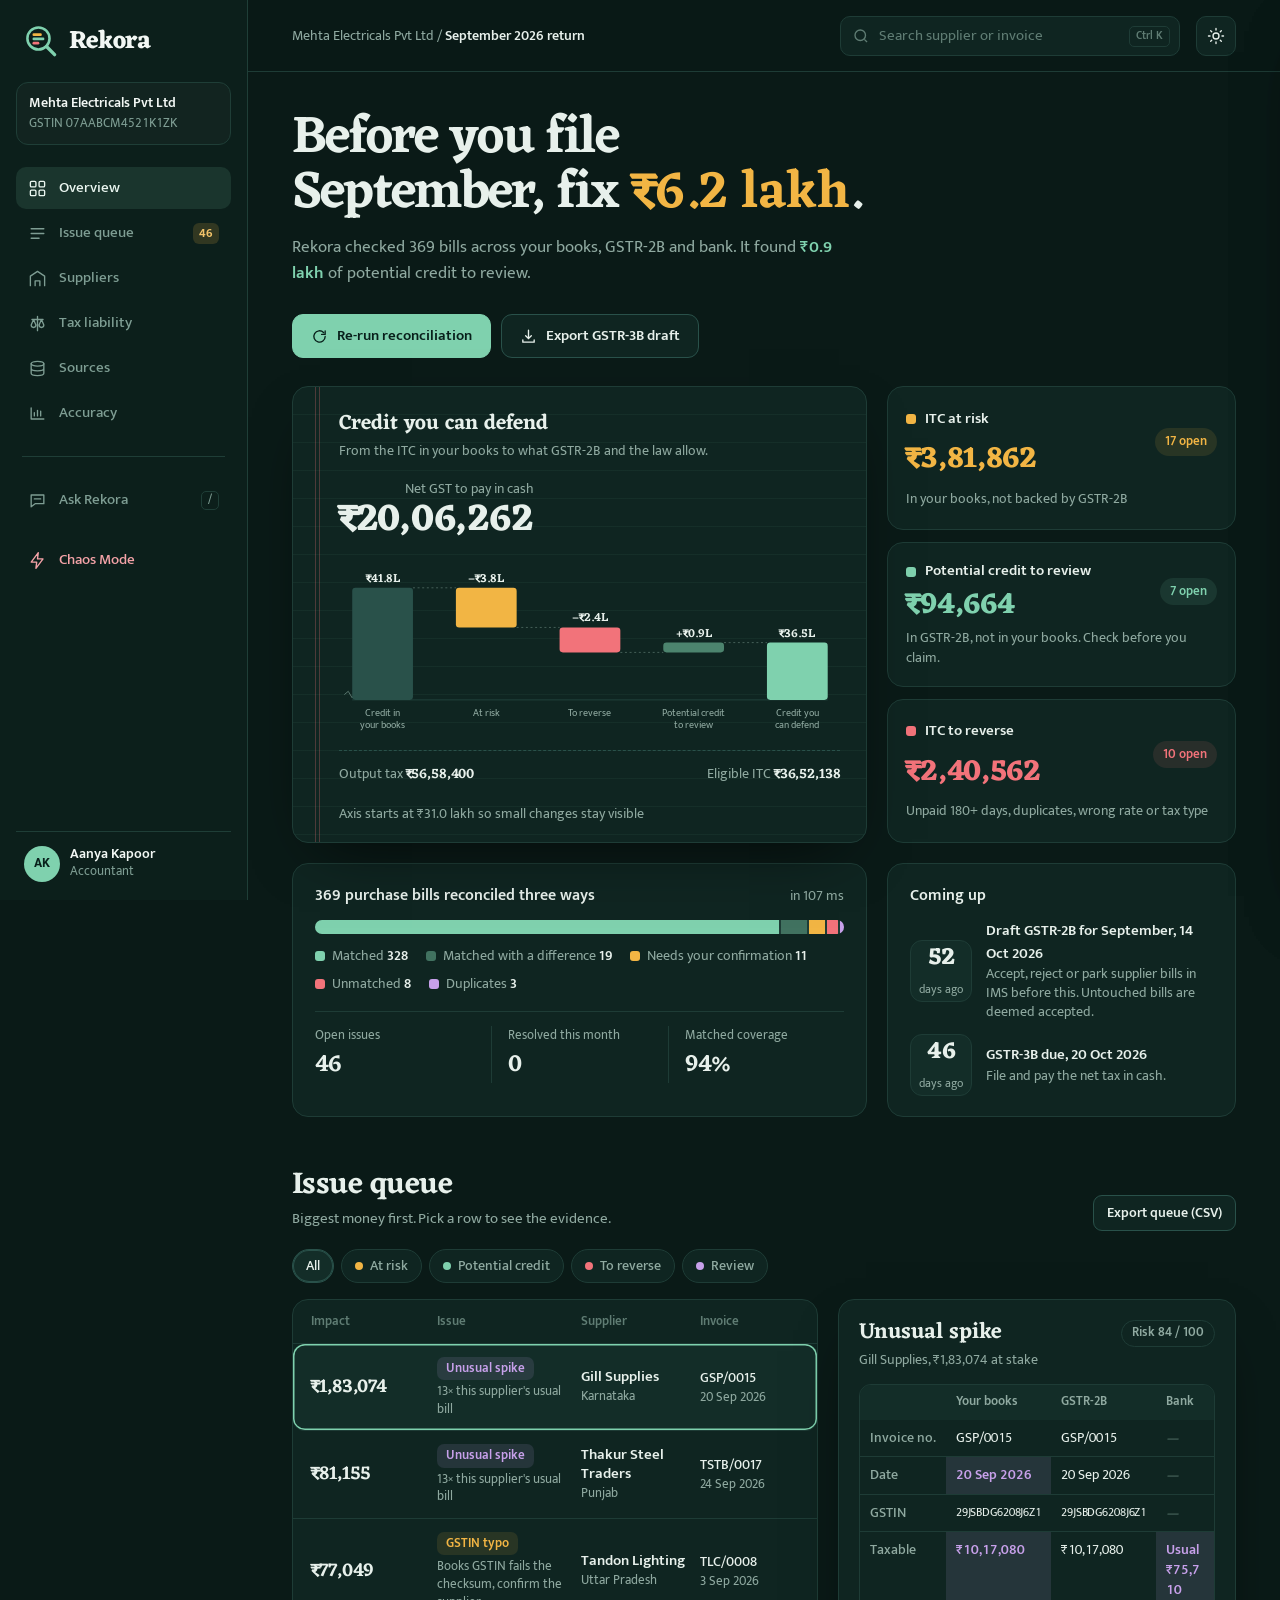
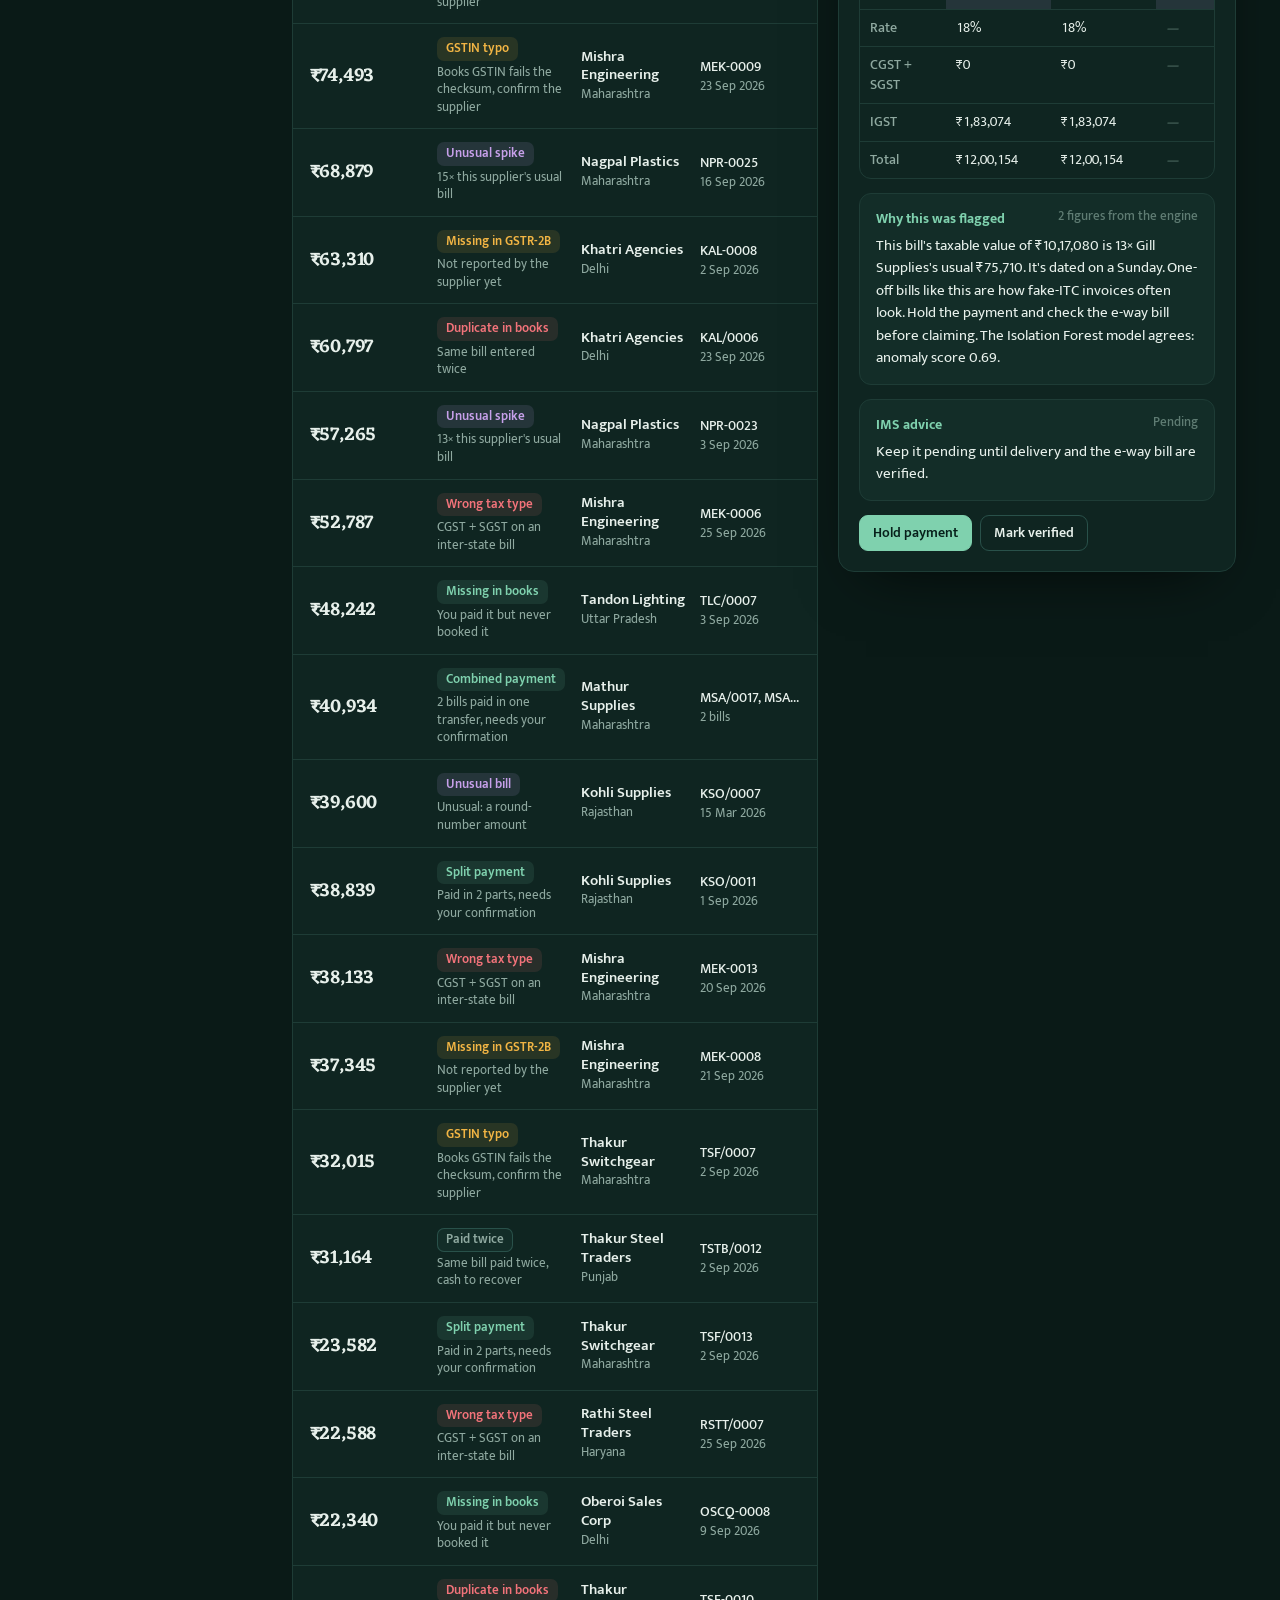
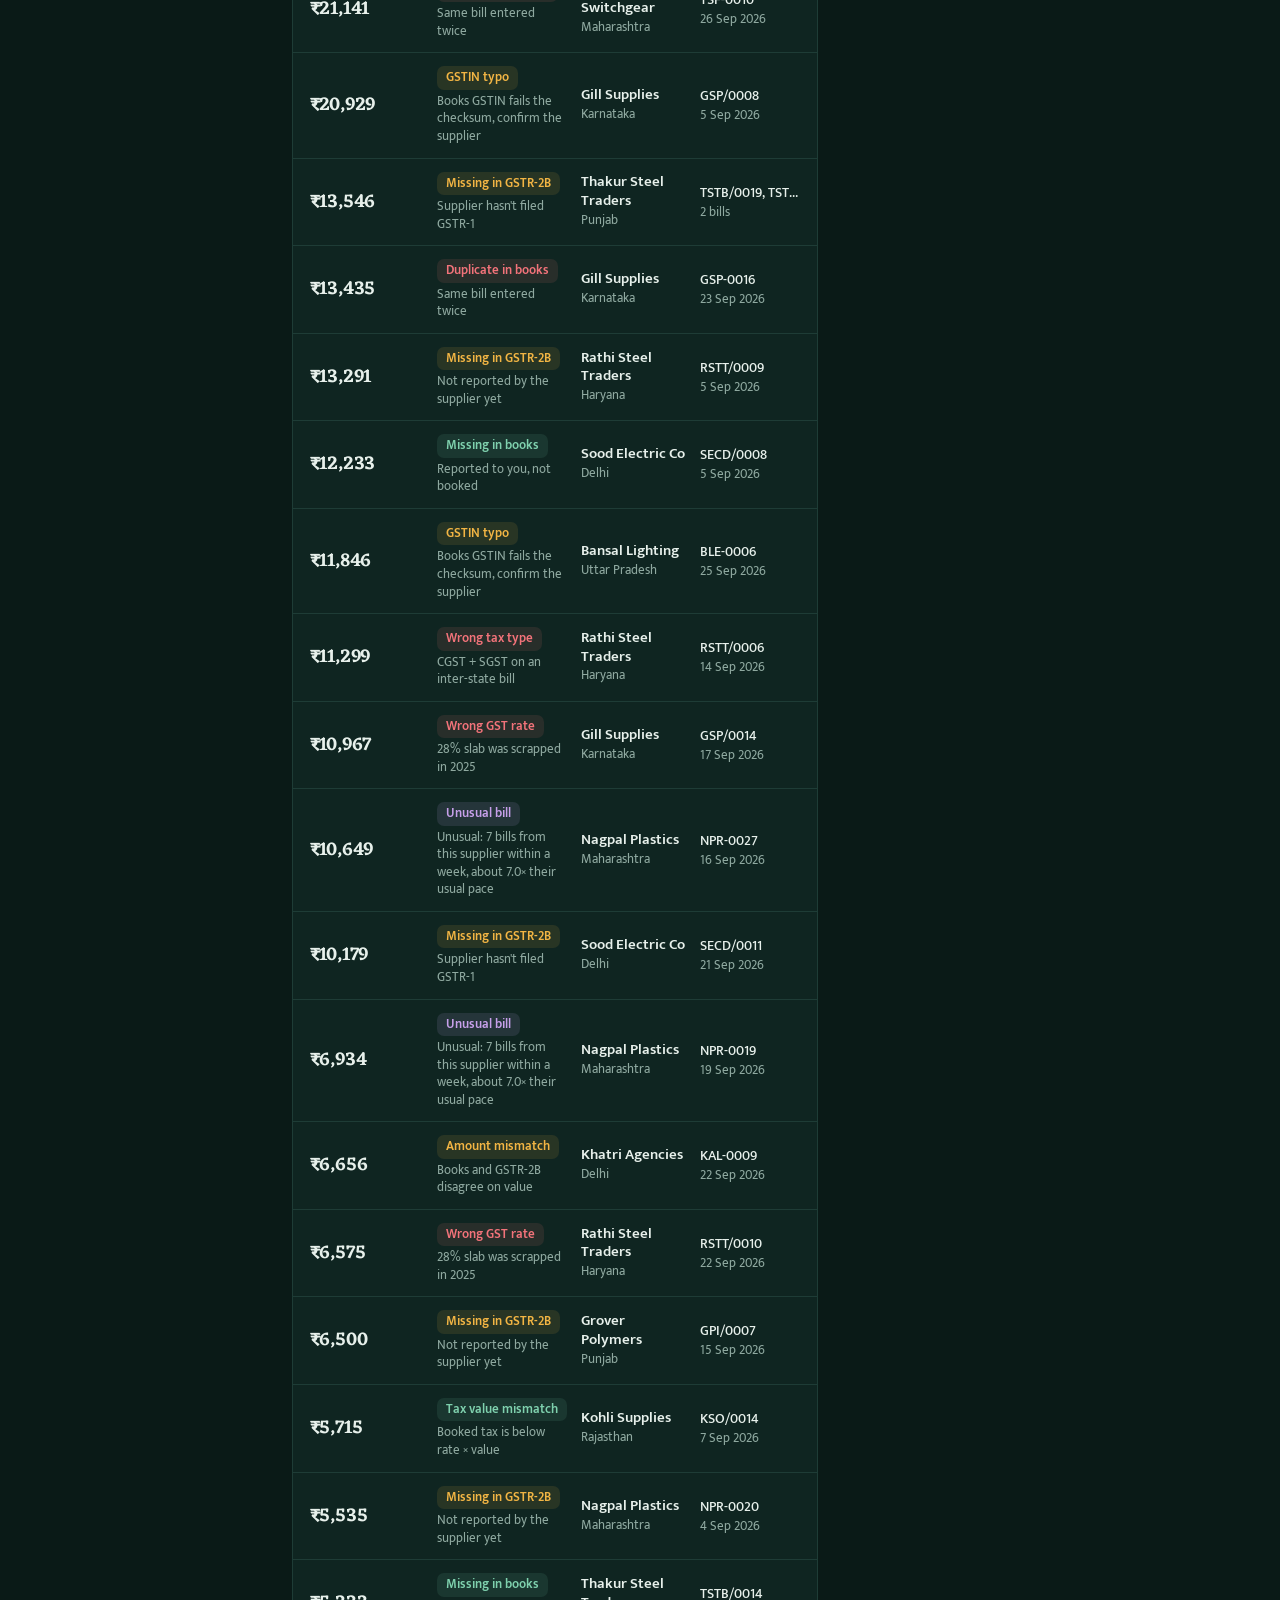
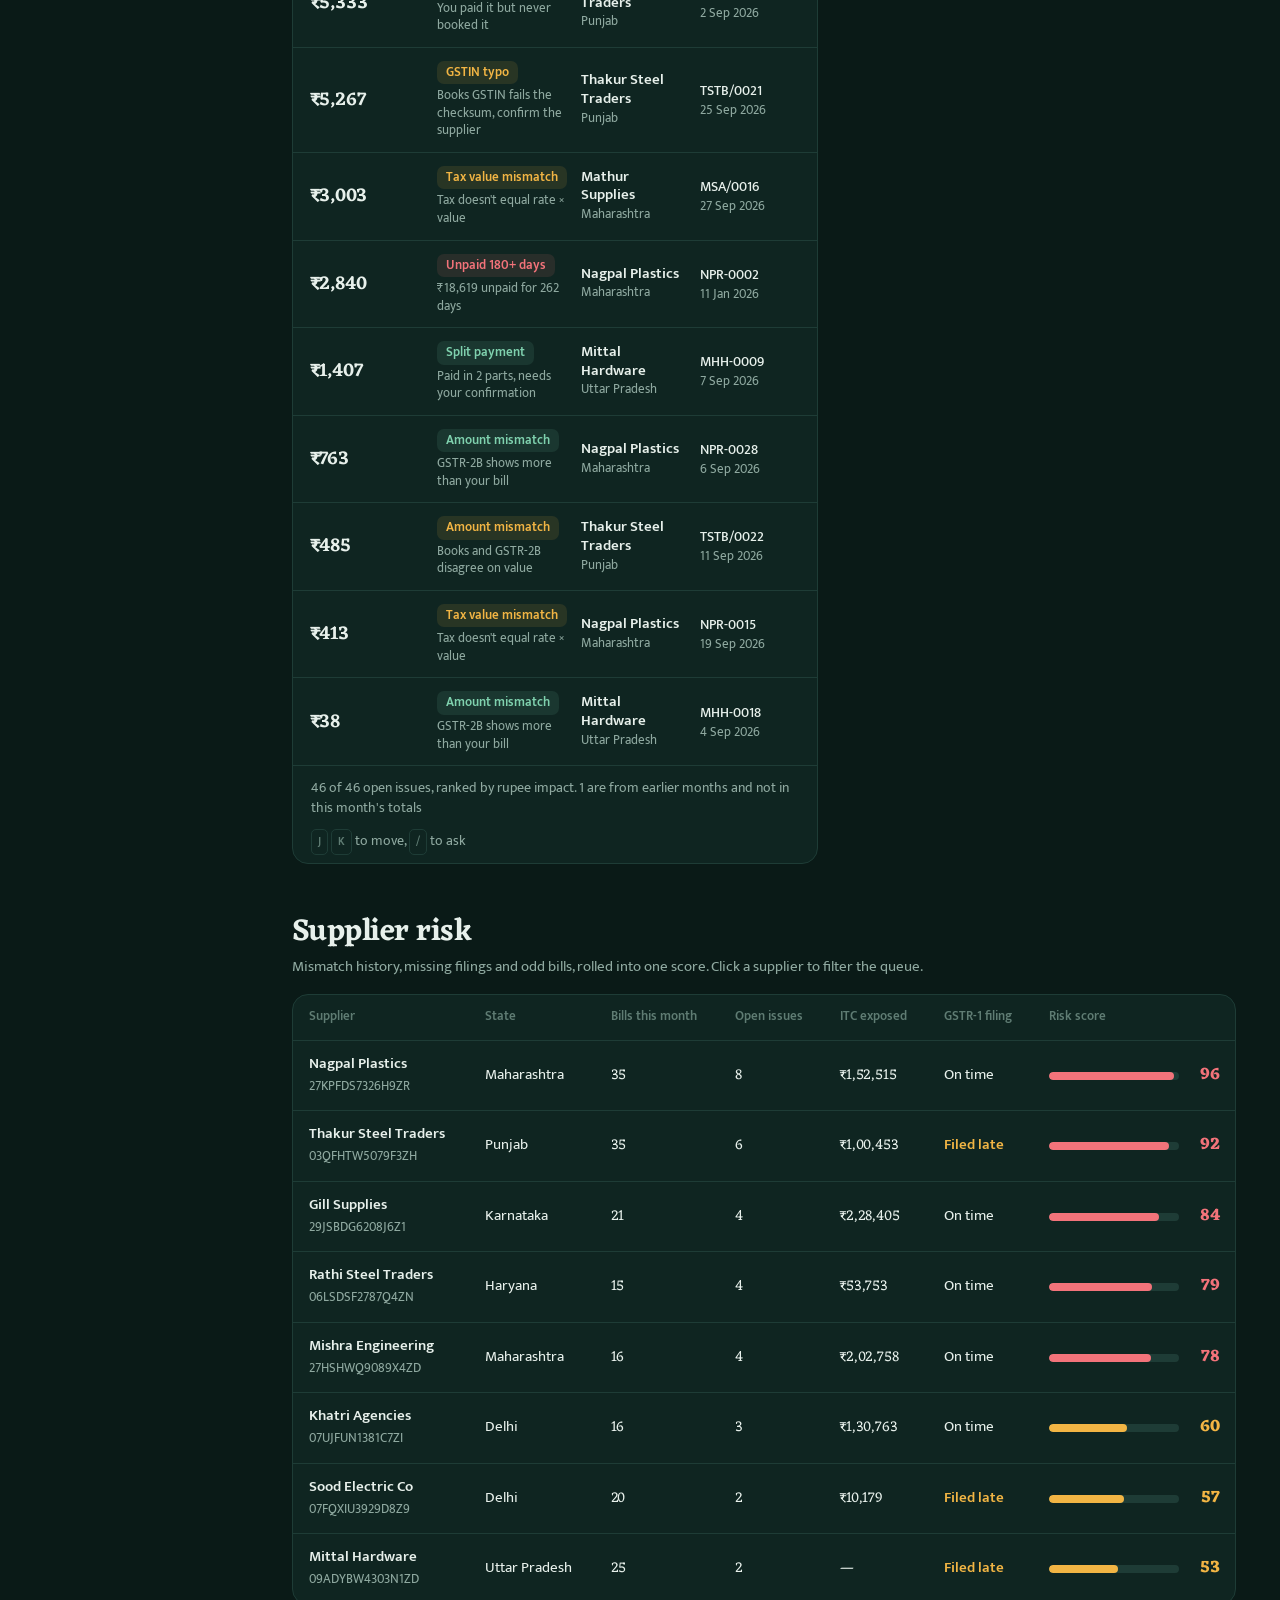
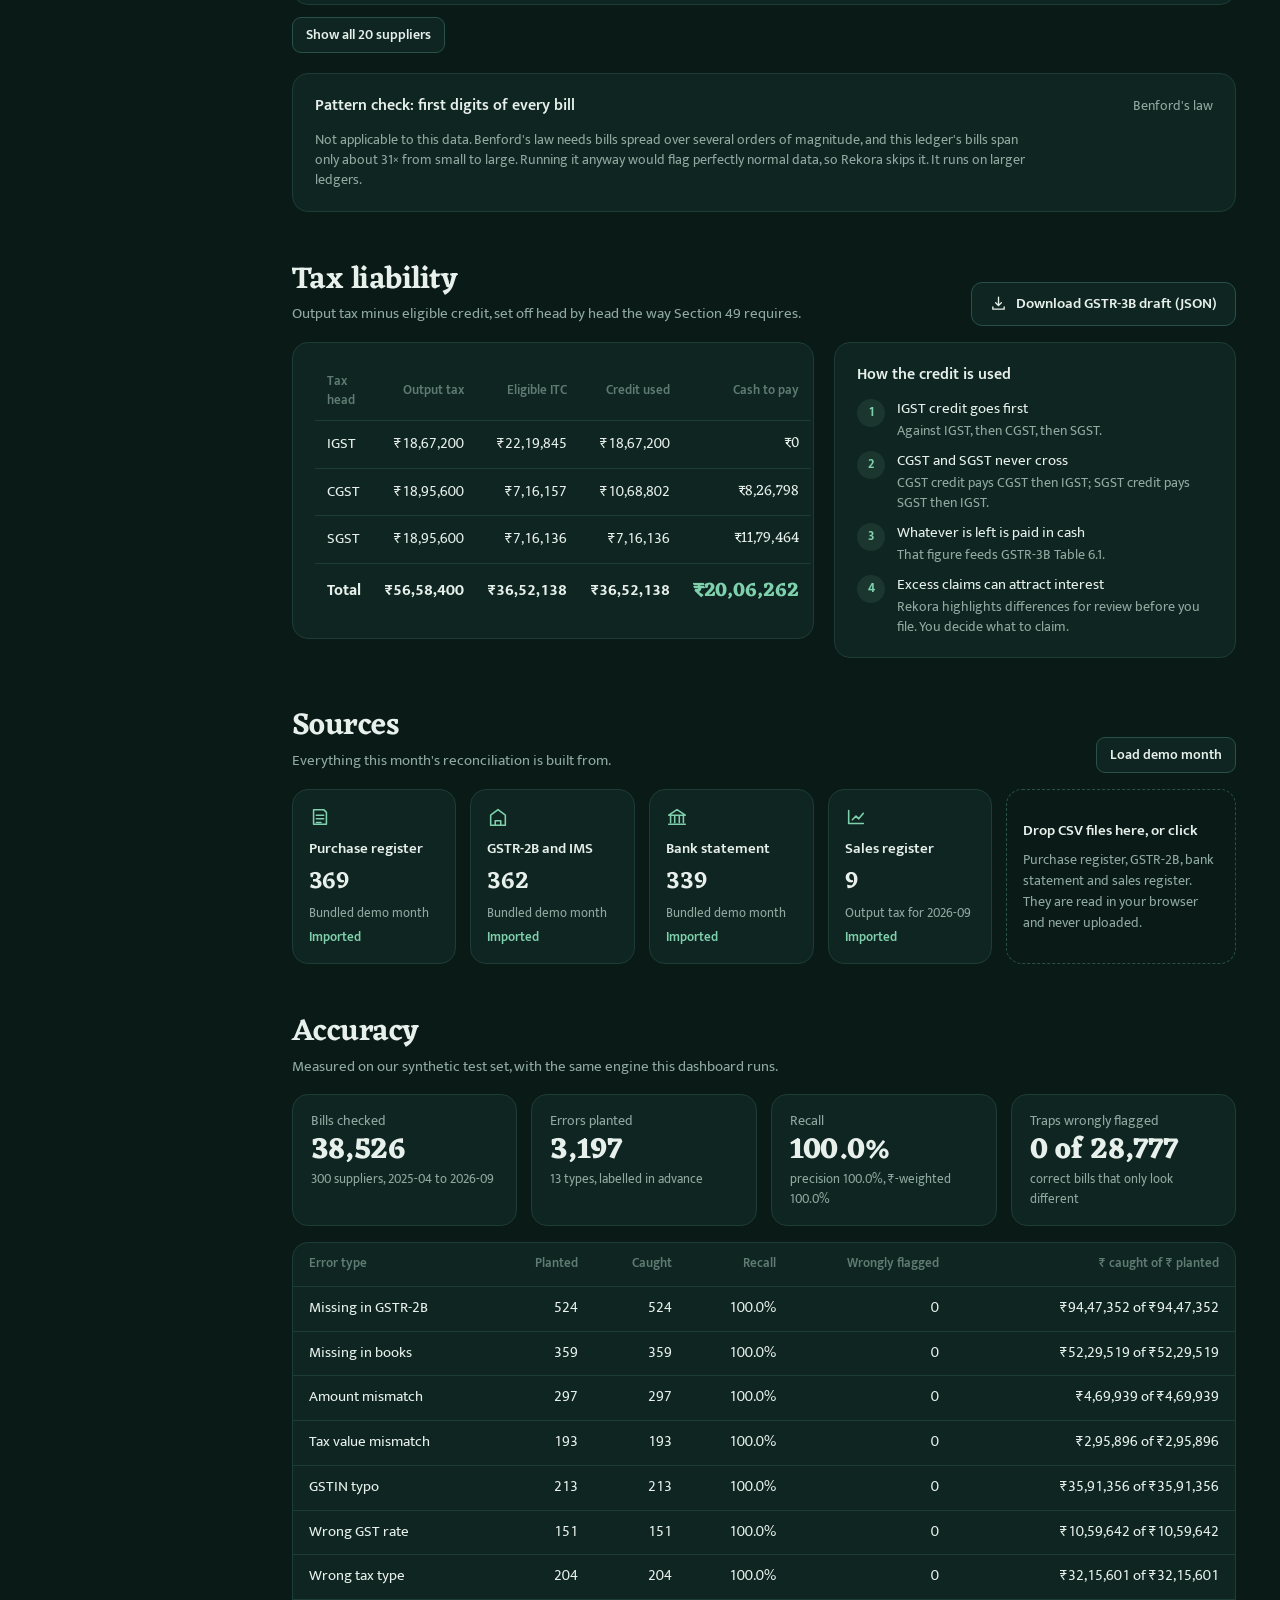
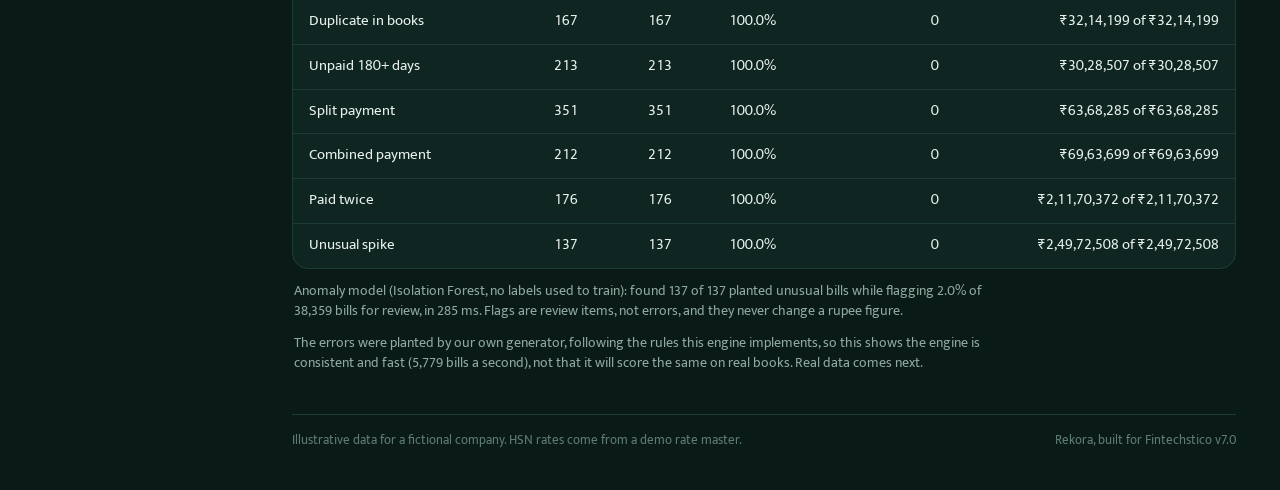
==== commit 6b876a9d: "Decision log with evidence, effect on the claim, and CSV exports of the log and the issue queue" ====
--- a/index.html
+++ b/index.html
@@ -489,6 +489,7 @@
     <section class="section" id="queue" aria-labelledby="qTitle">
       <div class="sec-head">
         <div><h2 id="qTitle">Issue queue</h2><p>Biggest money first. Pick a row to see the evidence.</p></div>
+        <button class="btn small" type="button" data-export-queue>Export queue (CSV)</button>
         <div class="chips" role="group" aria-label="Filter by bucket" id="chips">
           <button class="chip" data-filter="all" aria-pressed="true">All</button>
           <button class="chip" data-filter="risk" aria-pressed="false"><i style="background:var(--amber)"></i>At risk</button>
@@ -506,6 +507,12 @@
         </div>
         <aside class="evidence" id="evidence" aria-live="polite"></aside>
       </div>
+    </section>
+
+    <section class="section" id="decisions" aria-labelledby="decTitle" hidden>
+      <div class="sec-head"><div><h2 id="decTitle">Decision log</h2><p>Every decision, with the evidence it rested on and its effect on your claim. Undo removes the entry.</p></div>
+        <button class="btn small" type="button" data-export-log>Export decision log (CSV)</button></div>
+      <div class="table-wrap"><table class="sup"><thead><tr><th>Time</th><th>Issue</th><th>Supplier and invoice</th><th>Decision</th><th>At stake</th><th>Effect on your claim</th></tr></thead><tbody id="decBody"></tbody></table></div>
     </section>
 
     <section class="section" id="suppliers" aria-labelledby="supTitle">
@@ -607,7 +614,7 @@
    ===================================================================== */
 const S = {
   D:null, baseSet:null, groups:[], all:[], initialOpen:null, resolved:new Map(), booksDelta:0, resolvedCount:0,
-  filter:'all', query:'', sel:null, billIdx:0, counts:null, lastMs:0, prevWf:null, clean:null, up:{}, srcNote:'',
+  decisions:[], seq:0, filter:'all', query:'', sel:null, billIdx:0, counts:null, lastMs:0, prevWf:null, clean:null, up:{}, srcNote:'',
   chaos:{ planted:0, caught:0, missed:0, traps:0, ignored:0, falseAlarms:0, log:[], broken:new Set() }, newKeys:new Set(), undo:null,
 };
 // Datasets. The bundled demo month is the default; ?demo=seed forces the small built-in sample (whose headline totals are scaled by BASE).
@@ -615,6 +622,7 @@
 function demoSet() { const d = structuredClone(window.REKORA_DEMO.D); Ingest.withPeriod(d, window.REKORA_DEMO.sales); return { D:d, label:'Bundled demo month' }; }
 function defaultSet() { return window.REKORA_DEMO && !/demo=seed/.test(location.search) ? demoSet() : seedSet(); }
 function reset(set) {
+  S.decisions = [];
   S.baseSet = set || S.baseSet || defaultSet();
   S.D = structuredClone(S.baseSet.D); S.resolved = new Map(); S.booksDelta = 0; S.resolvedCount = 0;
   S.counts = Object.assign({}, BASE_COUNTS); S.chaos = { planted:0, caught:0, missed:0, traps:0, ignored:0, falseAlarms:0, log:[], broken:new Set() }; S.newKeys = new Set();
@@ -703,9 +711,32 @@
   requestAnimationFrame(step);
 }
 function renderAll() {
-  renderBenford(); renderMeta(); renderAccuracy(); renderHero(); renderStatus(); renderQueue(); renderEvidence(); renderSuppliers(); renderLiability(); renderSources(); renderChaos();
+  renderDecisions(); renderBenford(); renderMeta(); renderAccuracy(); renderHero(); renderStatus(); renderQueue(); renderEvidence(); renderSuppliers(); renderLiability(); renderSources(); renderChaos();
 }
 const TYPE_ORDER = ['missing2b', 'missingBooks', 'amount', 'taxValue', 'gstin', 'rate', 'taxType', 'duplicate', 'unpaid180', 'split', 'combined', 'doublePay', 'spike'];
+// What the decision does to the claim, in words.
+const effectText = (d) => (d.claimDelta < 0 ? `Claim reduced by ${inr(-d.claimDelta)}` : d.claimDelta > 0 ? `Claim raised by ${inr(d.claimDelta)}` : d.eligibleDelta > 0 ? `Credit stays, eligible ITC +${inr(d.eligibleDelta)}` : d.eligibleDelta < 0 ? `Eligible ITC −${inr(-d.eligibleDelta)}` : 'No change to the claim');
+const stamp = (d) => `${d.getFullYear()}-${String(d.getMonth() + 1).padStart(2, '0')}-${String(d.getDate()).padStart(2, '0')} ${String(d.getHours()).padStart(2, '0')}:${String(d.getMinutes()).padStart(2, '0')}:${String(d.getSeconds()).padStart(2, '0')}`;
+function renderDecisions() {
+  const sec = $('#decisions'); sec.hidden = !S.decisions.length;
+  $('#decBody').innerHTML = S.decisions.slice().reverse().map((d) => `<tr><td>${stamp(d.at).slice(11)}<small>${stamp(d.at).slice(0, 10)}</small></td><td><b>${esc(d.issue)}</b><small>${esc(d.ims ? 'IMS advice: ' + d.ims : '')}</small></td><td><b>${esc(d.sup)}</b><small>${esc(d.invoices)}</small></td><td>${esc(d.action)}</td><td class="num">${inr(d.impact)}</td><td>${effectText(d)}</td></tr>`).join('');
+}
+// CSV with a BOM so Excel opens it as UTF-8. Cells starting with = + - @ get a leading apostrophe so a supplier name cannot run as a formula.
+function downloadCsv(name, cols, rows) {
+  const cell = (v) => { v = v === undefined || v === null ? '' : String(v); if (/^[=+\-@]/.test(v) && isNaN(Number(v))) v = "'" + v; return /[",\n]/.test(v) ? '"' + v.replace(/"/g, '""') + '"' : v; };
+  const text = '\uFEFF' + [cols.map((c) => c[0]).join(','), ...rows.map((r) => cols.map((c) => cell(c[1](r))).join(','))].join('\r\n') + '\r\n';
+  const a = document.createElement('a'); a.href = URL.createObjectURL(new Blob([text], { type:'text/csv;charset=utf-8' })); a.download = name; a.click(); setTimeout(() => URL.revokeObjectURL(a.href), 1000);
+}
+function exportLog() {
+  if (!S.decisions.length) return toast('<b>No decisions yet.</b> Resolve an issue and it appears here.');
+  downloadCsv(`Rekora_decision_log_${periodOf()}.csv`, [['Logged at', (d) => stamp(d.at)], ['Return period', () => periodOf()], ['Issue', (d) => d.issue], ['Bucket', (d) => d.bucket], ['Supplier', (d) => d.sup], ['Supplier GSTIN', (d) => d.gstin], ['Invoices', (d) => d.invoices], ['At stake (INR)', (d) => d.impact], ['Decision', (d) => d.action], ['Result', (d) => d.outcome], ['Effect on claim', (d) => effectText(d)], ['Claim change (INR)', (d) => d.claimDelta], ['Change in eligible ITC (INR)', (d) => d.eligibleDelta], ['IMS advice', (d) => d.ims], ['Evidence and reason', (d) => d.why]], S.decisions);
+  toast(`<b>Decision log downloaded.</b> ${S.decisions.length} decision${S.decisions.length > 1 ? 's' : ''}.`);
+}
+function exportQueue() {
+  const rows = S.all.slice().sort((a, b) => b.impact - a.impact);
+  downloadCsv(`Rekora_issue_queue_${periodOf()}.csv`, [['Rank', (g) => rows.indexOf(g) + 1], ['Issue', (g) => TYPES[g.type].label], ['Bucket', (g) => bucketOf(g)], ['Supplier', (g) => supName(g.sup)], ['Supplier GSTIN', (g) => S.D.suppliers[g.sup].gstin], ['Invoices', (g) => g.bills.map((id) => rec(id).inv).join(' ')], ['At stake (INR)', (g) => g.impact], ['Status', (g) => (S.resolved.has(g.key) ? 'Decided' : 'Open')], ['IMS advice', (g) => (g.items[0].ims ? g.items[0].ims.act : '')], ['Why flagged', (g) => explain(g)]], rows);
+  toast(`<b>Issue queue downloaded.</b> ${rows.length} issues.`);
+}
 function renderBenford() {
   const el = $('#benford'), b = Rekora.ml.benford(S.D);
   if (!b) { el.hidden = true; return; }
@@ -1007,16 +1038,20 @@
     `<label class="drop" id="drop"><input type="file" multiple accept=".csv,text/csv" hidden id="fileIn"><b>Drop CSV files here, or click</b>Purchase register, GSTR-2B, bank statement and sales register. They are read in your browser and never uploaded.${S.srcNote ? '<span class="drop-note">' + esc(S.srcNote) + '</span>' : ''}</label>`;
 }
 
-function resolve(g, act, msg) {
+function resolve(g, act, msg, label) {
   const before = S.totals.eligible;
   const delta = act === 'fix' ? -g.impact : act === 'add' ? g.impact : 0;
+  const why = explain(g), item = g.items[0], ty = TYPES[g.type];
   S.resolved.set(g.key, delta); S.booksDelta += delta; S.resolvedCount++;
   const idx = visibleGroups().findIndex((x) => x.key === g.key);
   compute();
   const vis = visibleGroups(); S.sel = (vis[idx] || vis[idx - 1] || vis[0] || {}).key || null; S.billIdx = 0;
+  const diff = S.totals.eligible - before;
+  // The decision log: what was decided, on what evidence, with what effect on the claim.
+  const entry = { id:++S.seq, at:new Date(), key:g.key, issue:ty.label, bucket:bucketOf(g), sup:supName(g.sup), gstin:S.D.suppliers[g.sup].gstin, invoices:g.bills.map((id) => rec(id).inv).join(' '), impact:g.impact, action:label || msg, outcome:msg, claimDelta:delta, eligibleDelta:diff, ims:item.ims ? item.ims.act : '', why };
+  S.decisions.push(entry);
   renderAll();
-  const diff = S.totals.eligible - before;
-  toast(`<b>${esc(msg)}</b>${diff ? ` Eligible ITC ${diff > 0 ? 'up' : 'down'} ${inr(Math.abs(diff))}.` : ''}`, () => { S.resolved.delete(g.key); S.booksDelta -= delta; S.resolvedCount--; compute(); S.sel = g.key; renderAll(); });
+  toast(`<b>${esc(msg)}</b>${diff ? ` Eligible ITC ${diff > 0 ? 'up' : 'down'} ${inr(Math.abs(diff))}.` : ''} Logged.`, () => { S.resolved.delete(g.key); S.booksDelta -= delta; S.resolvedCount--; S.decisions = S.decisions.filter((d) => d.id !== entry.id); compute(); S.sel = g.key; renderAll(); });
 }
 function draftFor(g) {
   const s = S.D.suppliers[g.sup], r = rec(g.bills[0]);
@@ -1321,11 +1356,13 @@
   if (t.dataset.bill !== undefined) { S.billIdx = +t.dataset.bill; return renderEvidence(); }
   if (t.dataset.act) {
     const g = S.groups.find((x) => x.key === S.sel), a = ACTIONS[g.type][+t.dataset.n];
-    return t.dataset.act === 'draft' ? openDraft(g) : resolve(g, t.dataset.act, a[2]);
+    return t.dataset.act === 'draft' ? openDraft(g) : resolve(g, t.dataset.act, a[2], a[0]);
   }
   if (t.dataset.open) return openLayer(t.dataset.open);
   if (t.hasAttribute('data-close')) return closeLayers();
   if (t.hasAttribute('data-export')) return exportJSON();
+  if (t.hasAttribute('data-export-log')) return exportLog();
+  if (t.hasAttribute('data-export-queue')) return exportQueue();
   if (t.dataset.lang) { LANG = t.dataset.lang; return paintDraft(); }
   if (t.dataset.goto) { closeLayers(true); S.filter = 'all'; select(t.dataset.goto); renderHero(); document.getElementById('queue').scrollIntoView({ behavior:reduced ? 'auto' : 'smooth' }); return; }
   if (t.dataset.sup) { S.query = S.D.suppliers[t.dataset.sup].name; $('#search').value = S.query; S.filter = 'all'; renderQueue(); renderHero(); const v = visibleGroups()[0]; if (v) select(v.key); document.getElementById('queue').scrollIntoView({ behavior:reduced ? 'auto' : 'smooth' }); return; }
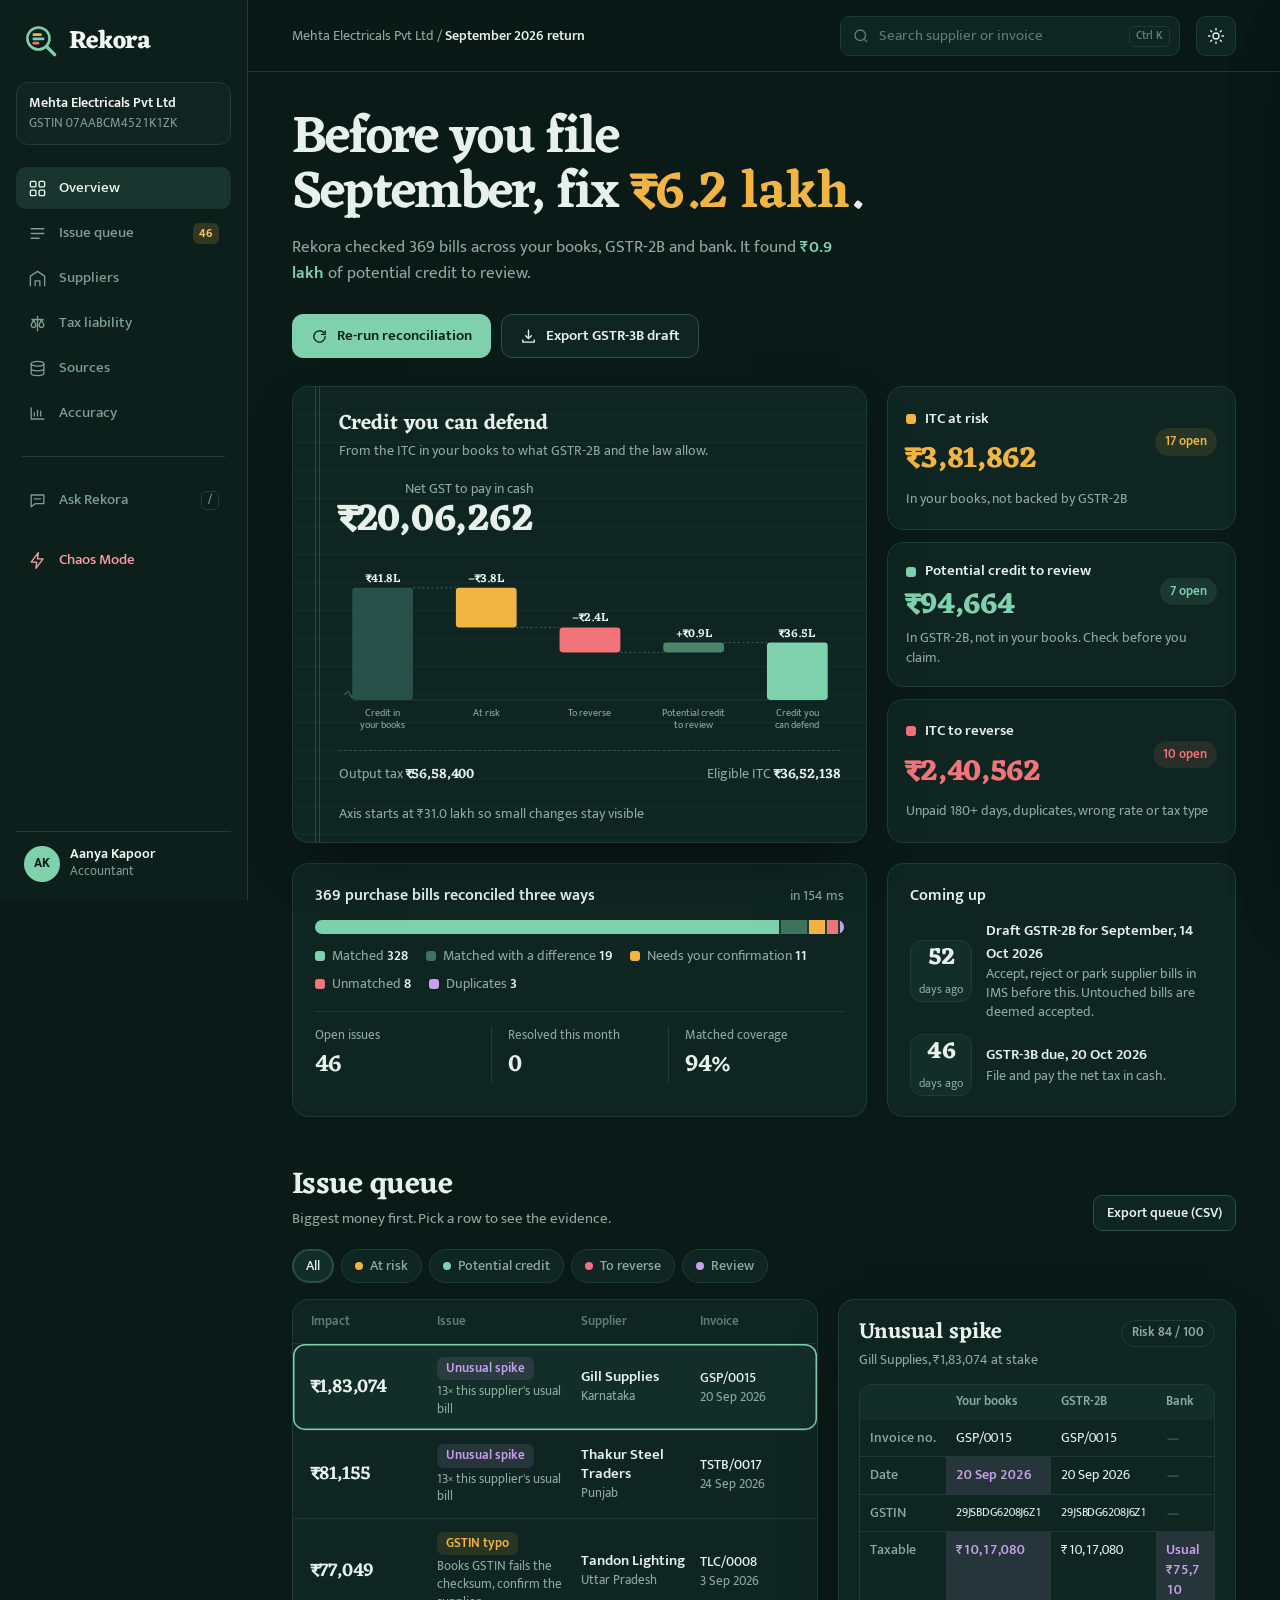
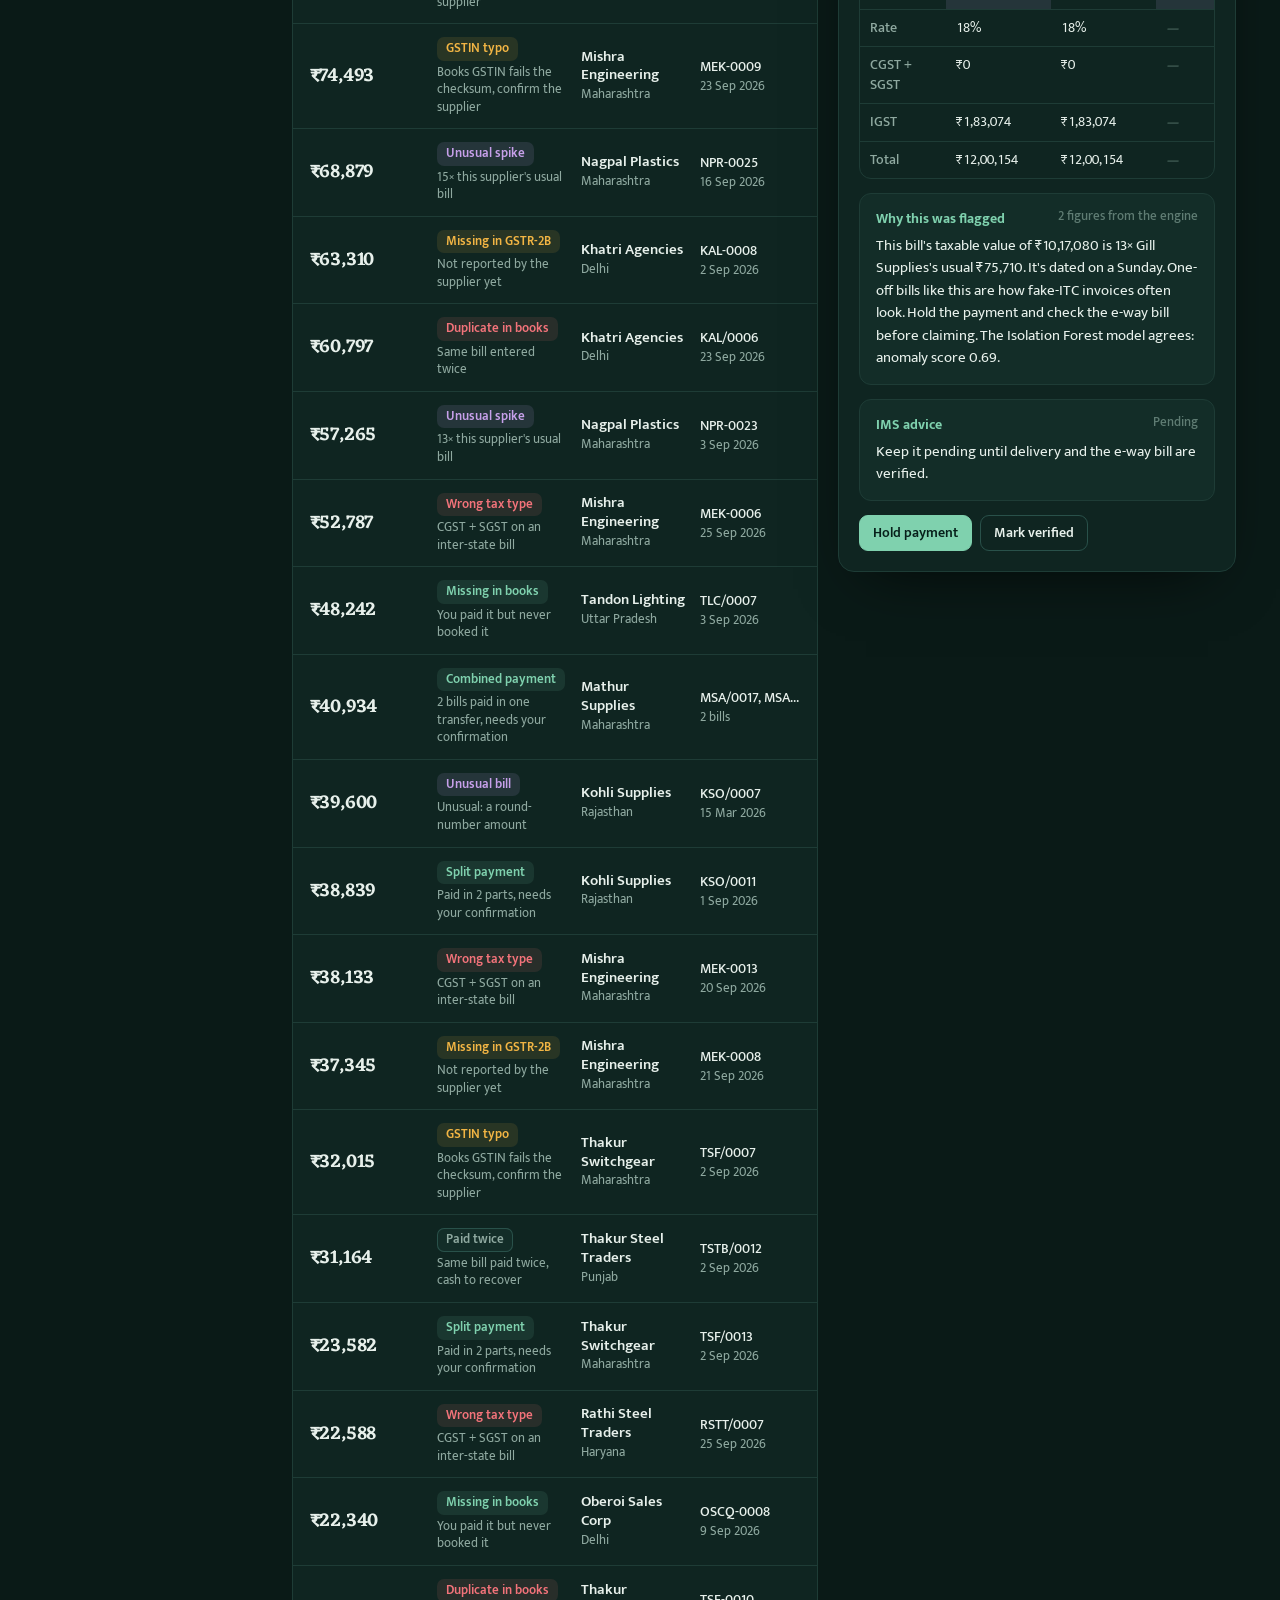
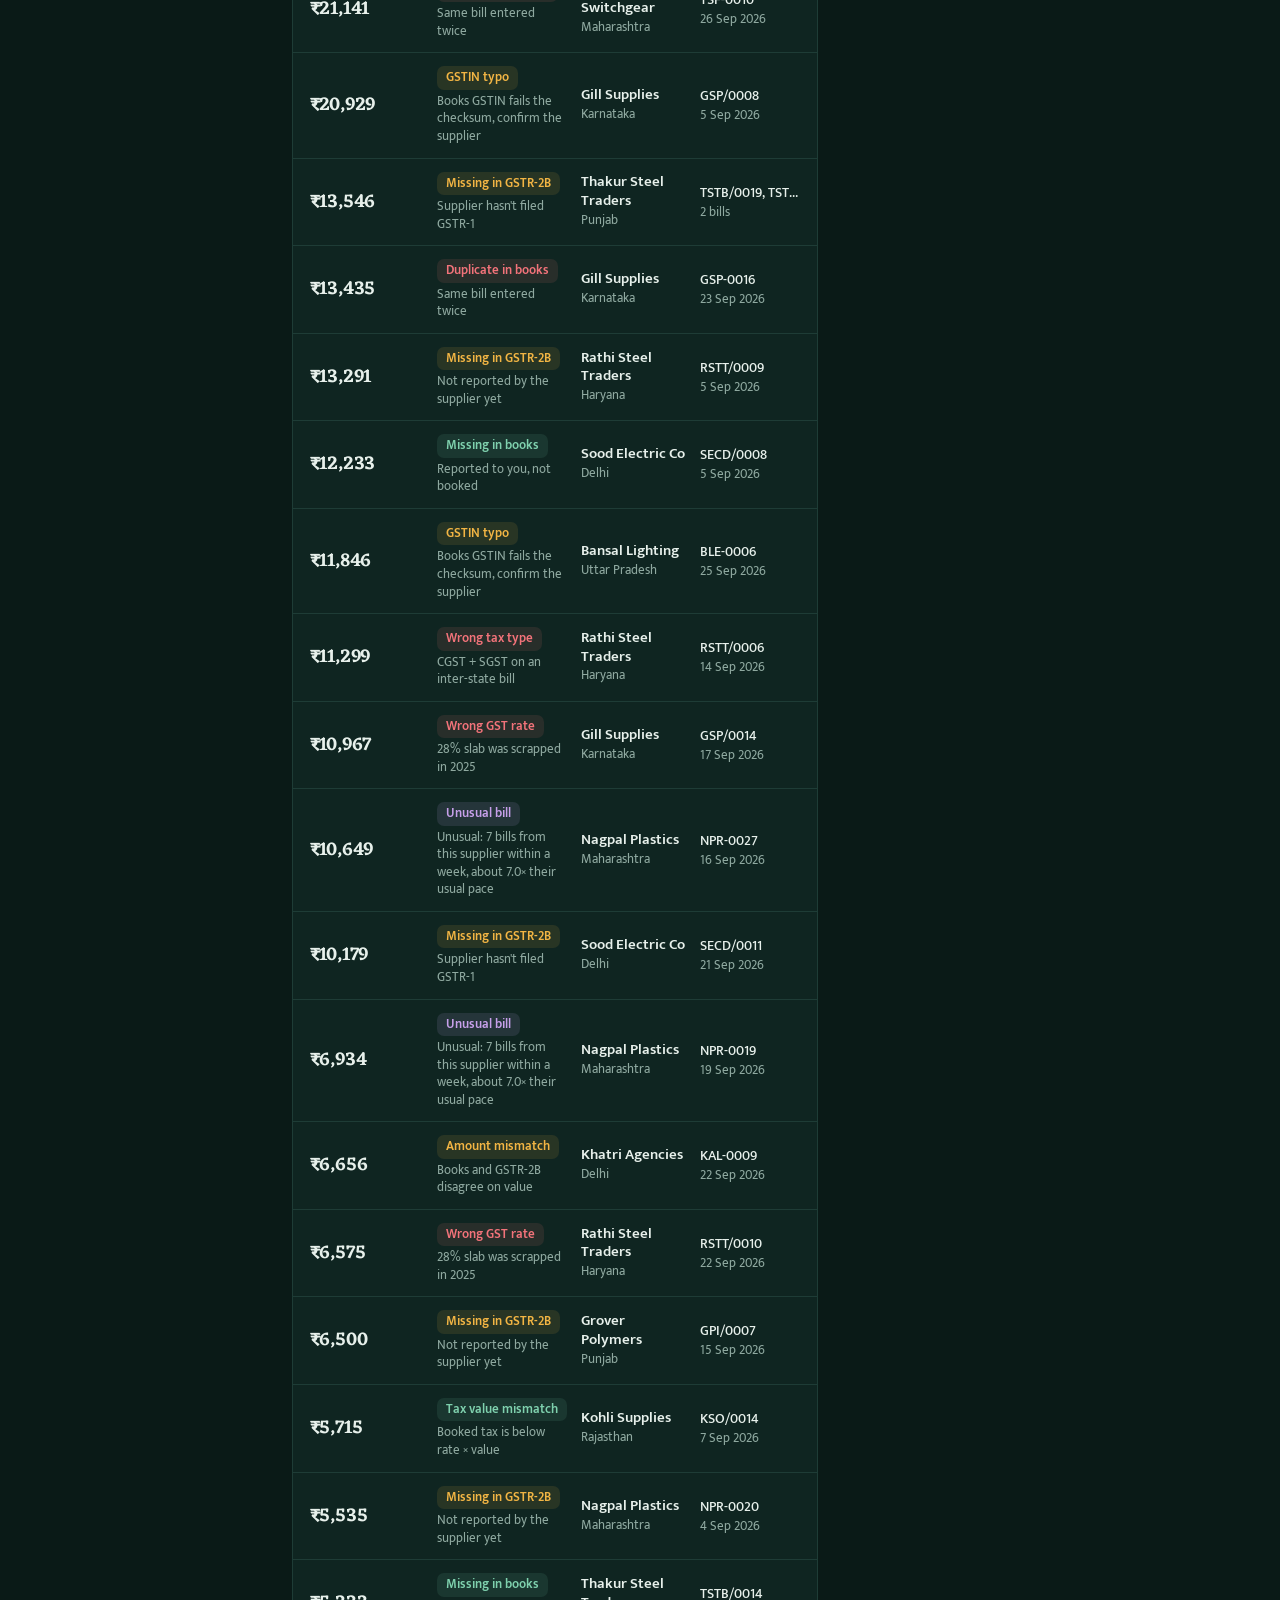
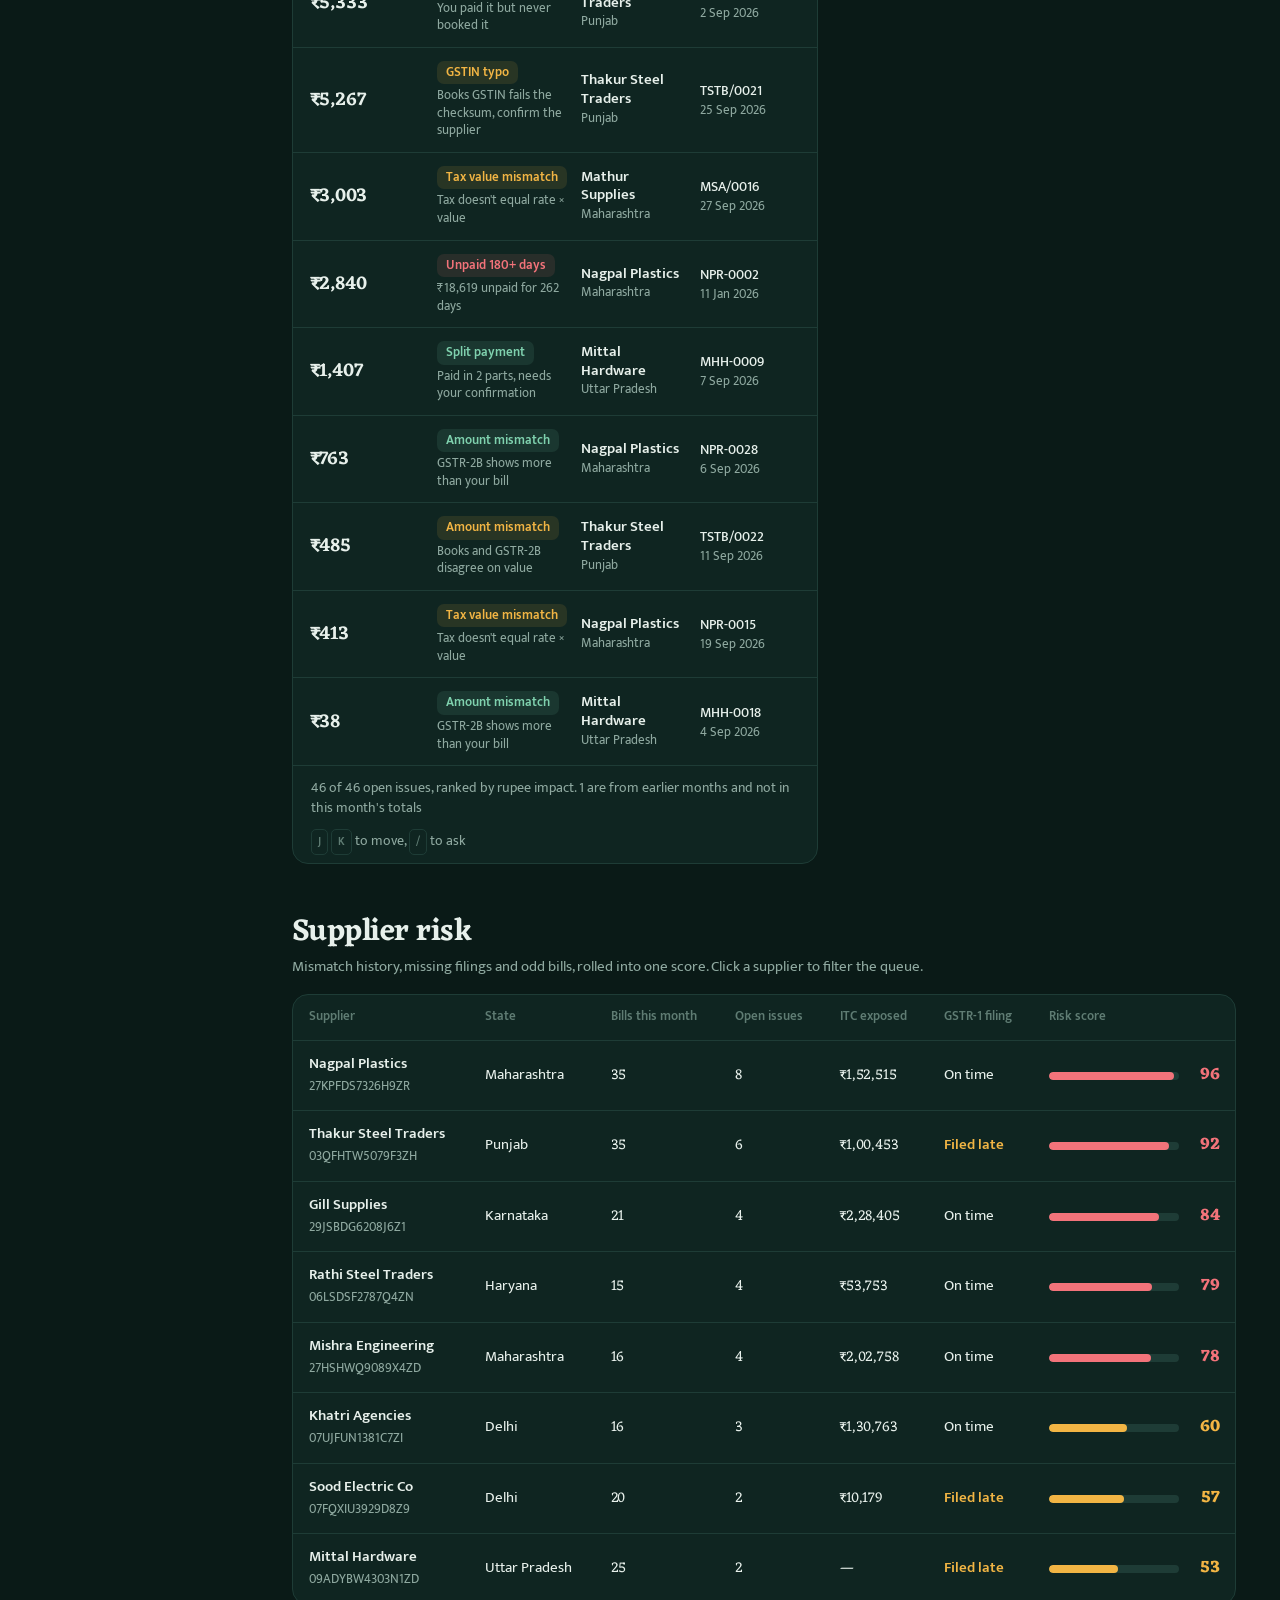
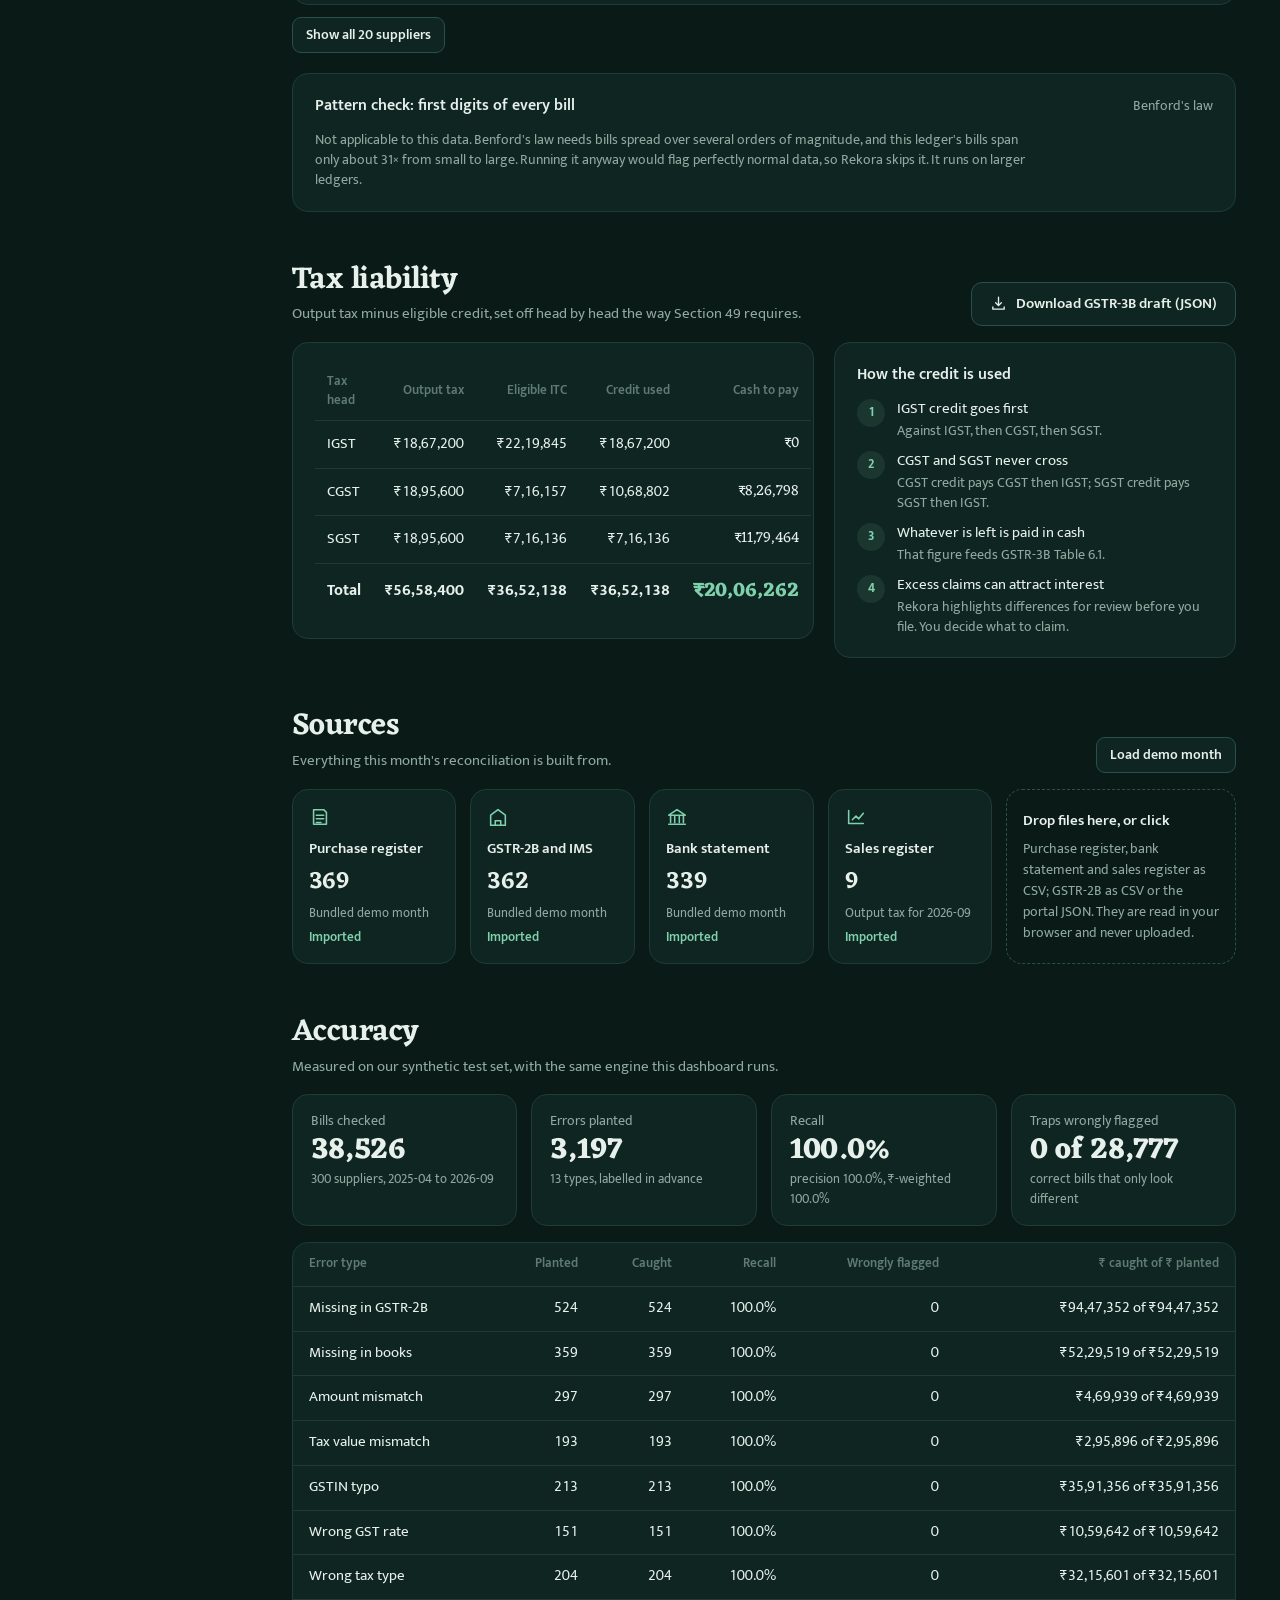
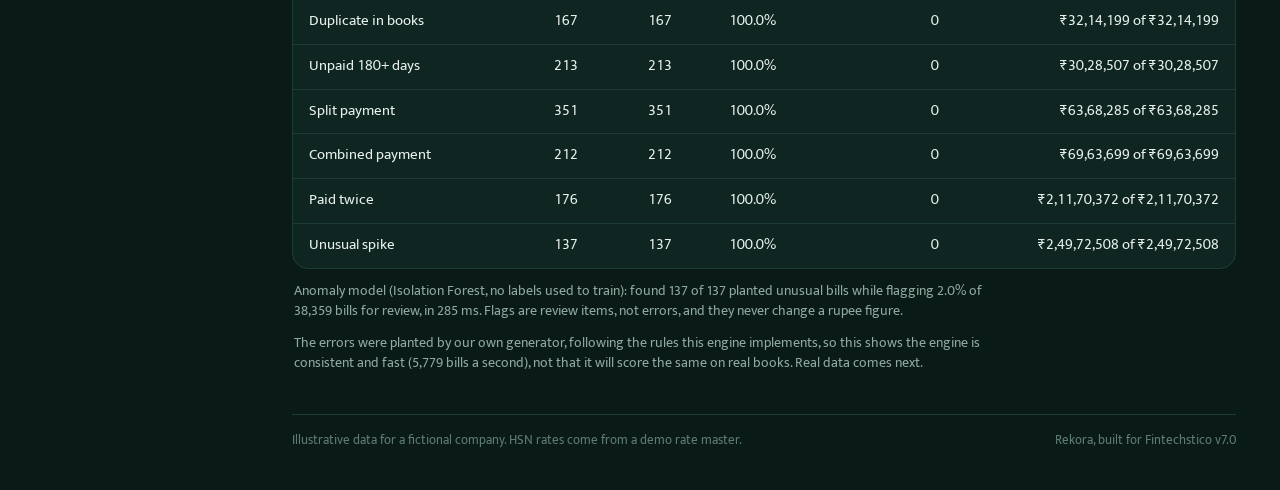
==== commit e584b3ef: "GSTR-2B portal JSON import with a demo JSON file - ingest.js: reads b2b invoices from the portal JSO" ====
--- a/index.html
+++ b/index.html
@@ -1035,7 +1035,7 @@
     ? [['books', 'Purchase register', S.counts.total, 'Tally export, 29 Sep'], ['g2b', 'GSTR-2B and IMS', 2072, 'Portal JSON, draft view'], ['bank', 'Bank statement', 1986, 'HDFC current account CSV'], ['sales', 'Sales register', 1240, 'Feeds output tax']]
     : [['books', 'Purchase register', S.D.books.length, S.baseSet.label], ['g2b', 'GSTR-2B and IMS', S.D.g2b.length, S.baseSet.label], ['bank', 'Bank statement', S.D.bank.length, S.baseSet.label], ['sales', 'Sales register', (S.D.sales || []).length, S.D.output ? 'Output tax for ' + periodOf() : 'No row for ' + periodOf()]];
   $('#srcGrid').innerHTML = src.map(([ic, nm, c, sub]) => `<div class="src">${icons[ic]}<b>${nm}</b><strong class="num">${n(c)}</strong><span>${esc(sub)}</span><span class="ok">Imported</span></div>`).join('') +
-    `<label class="drop" id="drop"><input type="file" multiple accept=".csv,text/csv" hidden id="fileIn"><b>Drop CSV files here, or click</b>Purchase register, GSTR-2B, bank statement and sales register. They are read in your browser and never uploaded.${S.srcNote ? '<span class="drop-note">' + esc(S.srcNote) + '</span>' : ''}</label>`;
+    `<label class="drop" id="drop"><input type="file" multiple accept=".csv,.json,text/csv,application/json" hidden id="fileIn"><b>Drop files here, or click</b>Purchase register, bank statement and sales register as CSV; GSTR-2B as CSV or the portal JSON. They are read in your browser and never uploaded.${S.srcNote ? '<span class="drop-note">' + esc(S.srcNote) + '</span>' : ''}</label>`;
 }
 
 function resolve(g, act, msg, label) {
@@ -1290,13 +1290,13 @@
    ===================================================================== */
 function load(set) { reset(set); compute(); renderAll(); }
 async function handleFiles(files) {
-  const csvs = files.filter((f) => /\.csv$/i.test(f.name) || f.type === 'text/csv');
-  if (!csvs.length) return toast('<b>Only CSV files for now.</b> Export the register, GSTR-2B and bank statement as CSV.');
-  const errors = [], got = [], staged = Object.assign({}, S.up);
+  const csvs = files.filter((f) => /\.(csv|json)$/i.test(f.name) || f.type === 'text/csv' || f.type === 'application/json');
+  if (!csvs.length) return toast('<b>CSV or GSTR-2B JSON only.</b> Export the register and bank statement as CSV; GSTR-2B can be the portal JSON.');
+  const errors = [], got = [], fileNotes = [], staged = Object.assign({}, S.up);
   for (const f of csvs) {
     try {
       const r = Ingest.ingestFile(f.name, await f.text());
-      staged[r.kind] = r; got.push(`${r.kind === 'g2b' ? 'GSTR-2B' : r.kind === 'books' ? 'books' : r.kind} (${r.rows.length})`); errors.push(...r.errors);
+      staged[r.kind] = r; got.push(`${r.kind === 'g2b' ? 'GSTR-2B' : r.kind === 'books' ? 'books' : r.kind} (${r.rows.length})`); errors.push(...r.errors); fileNotes.push(...(r.notes || []));
     } catch (e) { toast(`<b>Could not read ${esc(f.name)}.</b> ${esc(e.message.replace(f.name + ': ', ''))}`); }
   }
   if (!got.length) return;
@@ -1306,7 +1306,7 @@
   try {
     const built = Ingest.buildDataset({ books:staged.books.rows, g2b:staged.g2b.rows, bank:staged.bank ? staged.bank.rows : [], sales:staged.sales ? staged.sales.rows : [] });
     Ingest.withPeriod(built.D, built.sales);
-    S.srcNote = [errors.length ? `${errors.length} row${errors.length > 1 ? 's' : ''} skipped: ${errors[0]}` : '', ...built.notes].filter(Boolean).join(' ');
+    S.srcNote = [errors.length ? `${errors.length} row${errors.length > 1 ? 's' : ''} skipped: ${errors[0]}` : '', ...fileNotes, ...built.notes].filter(Boolean).join(' ');
     load({ D:built.D, label:'Uploaded files' });
     toast(`<b>Reconciled ${built.D.books.length.toLocaleString('en-IN')} books against ${built.D.g2b.length.toLocaleString('en-IN')} GSTR-2B rows.</b> ${S.groups.length} open issues.${errors.length ? ` ${errors.length} bad row${errors.length > 1 ? 's' : ''} skipped.` : ''}`);
     if (errors.length) console.warn('Skipped rows:\n' + errors.join('\n'));
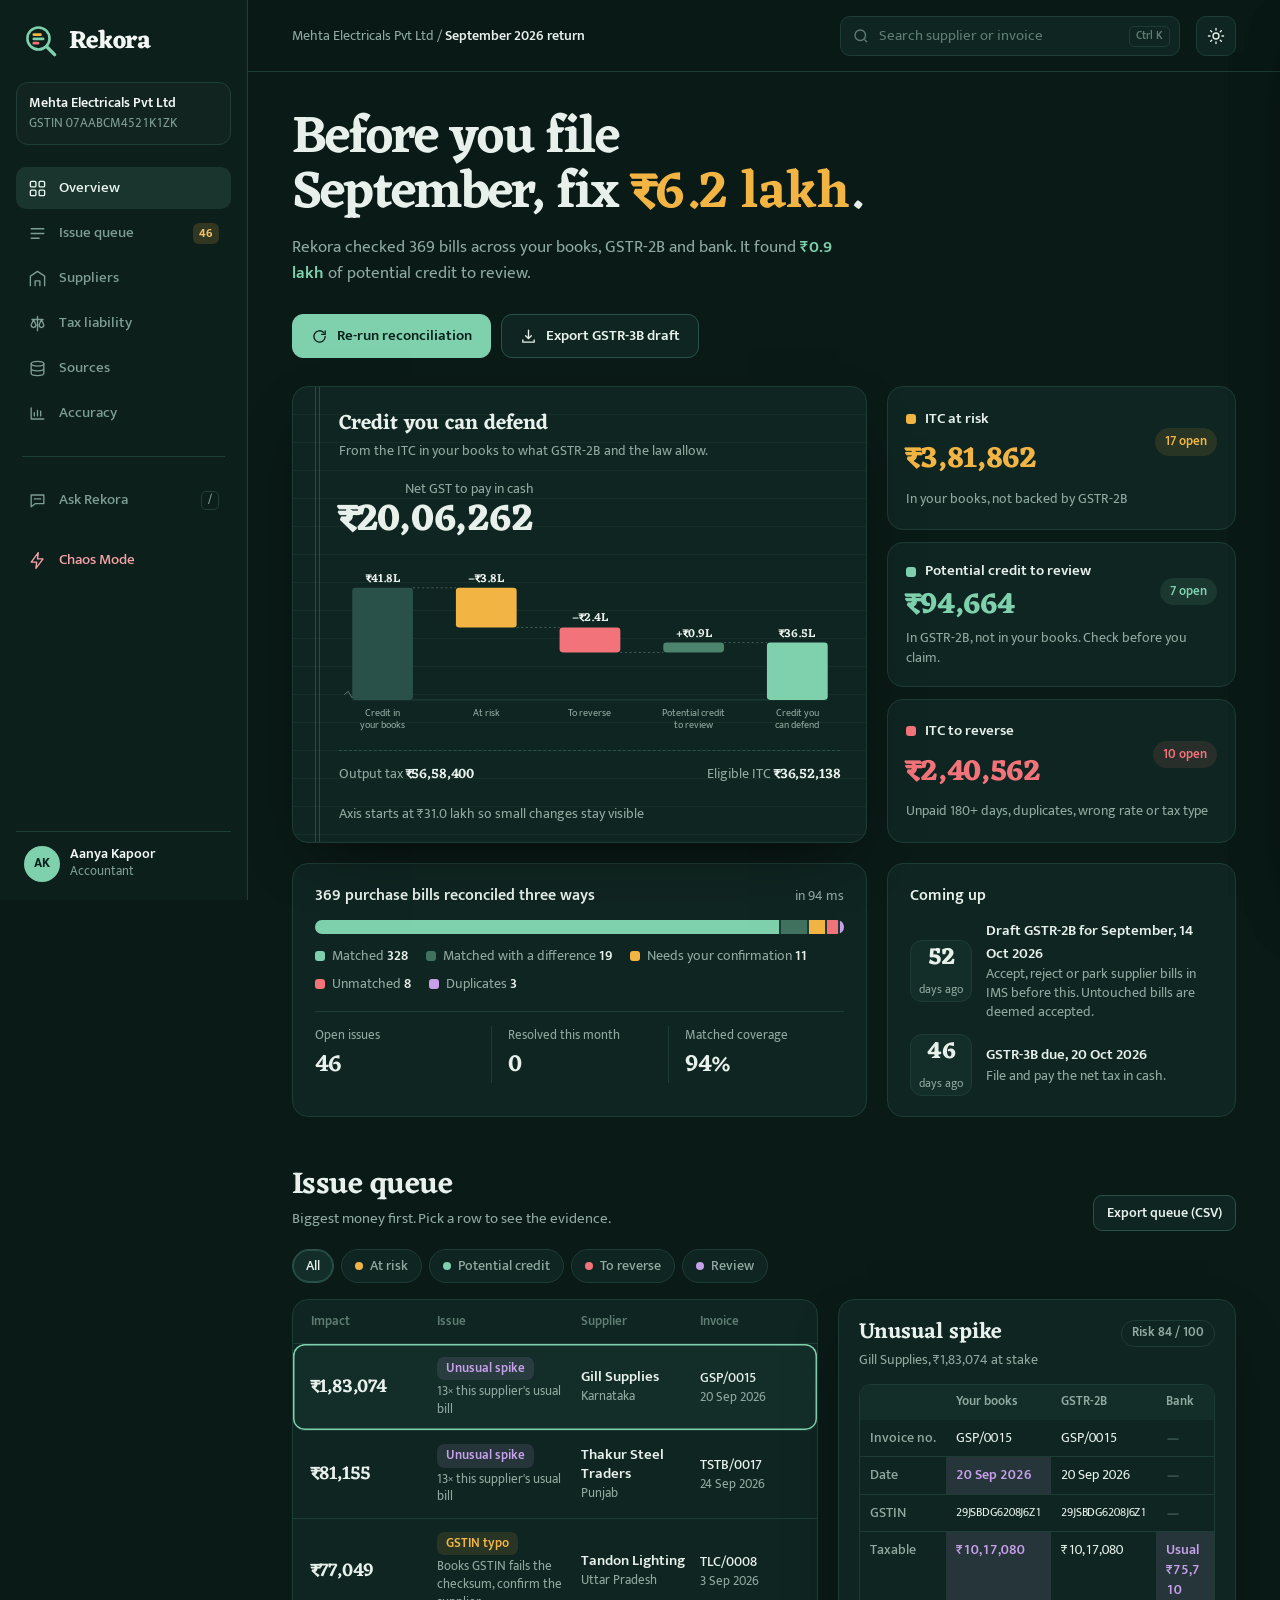
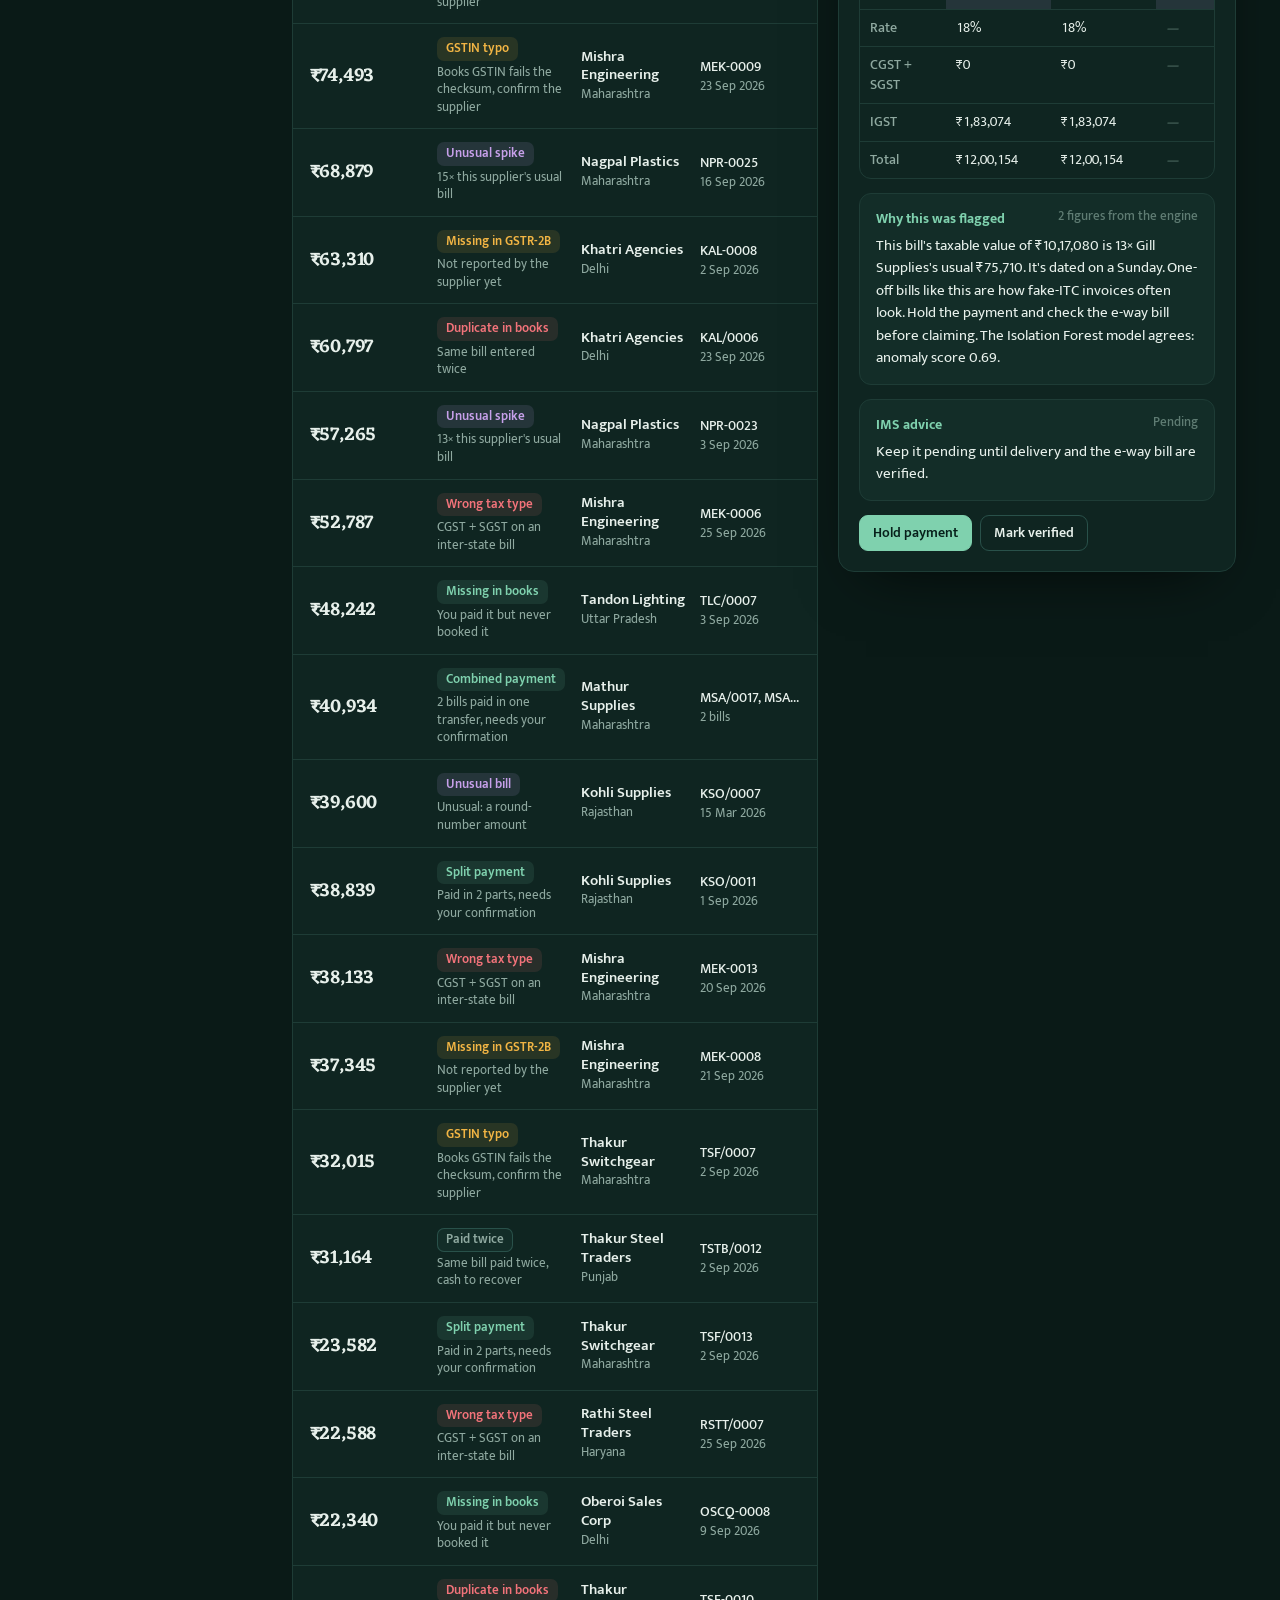
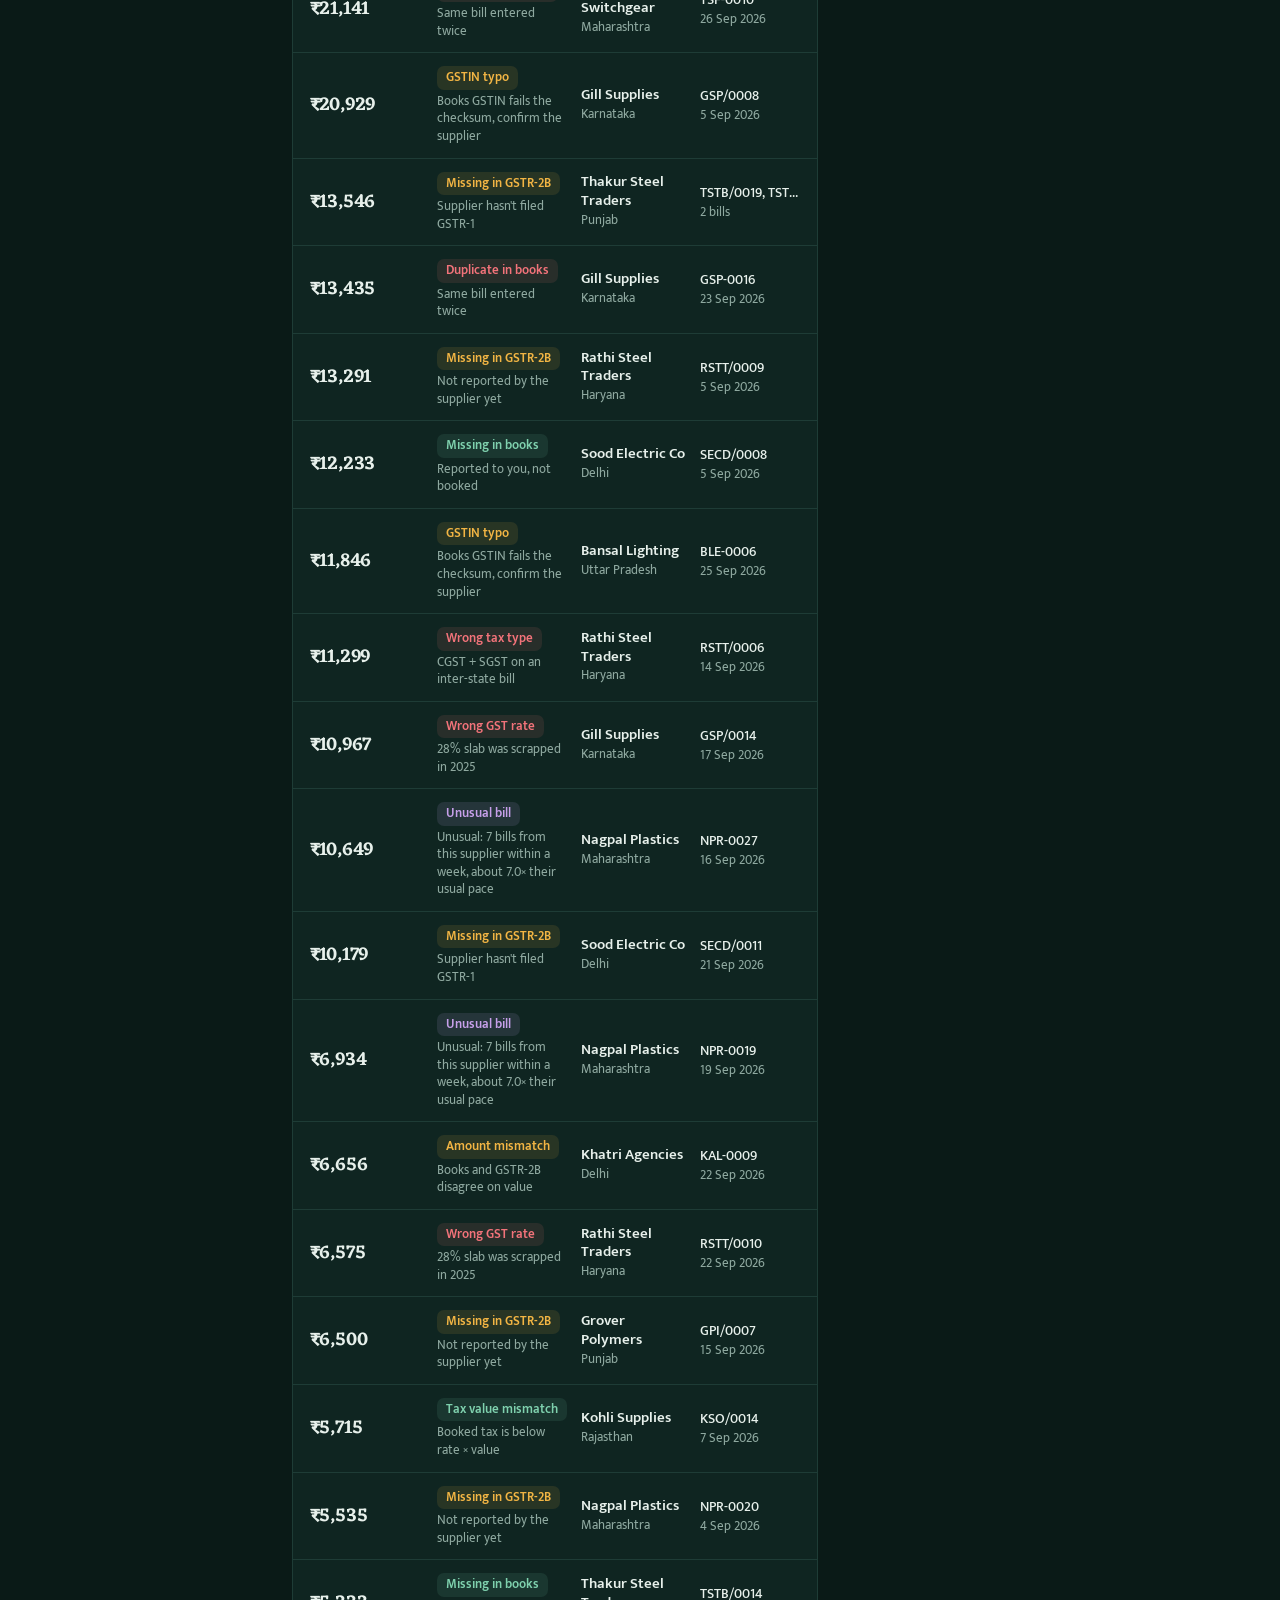
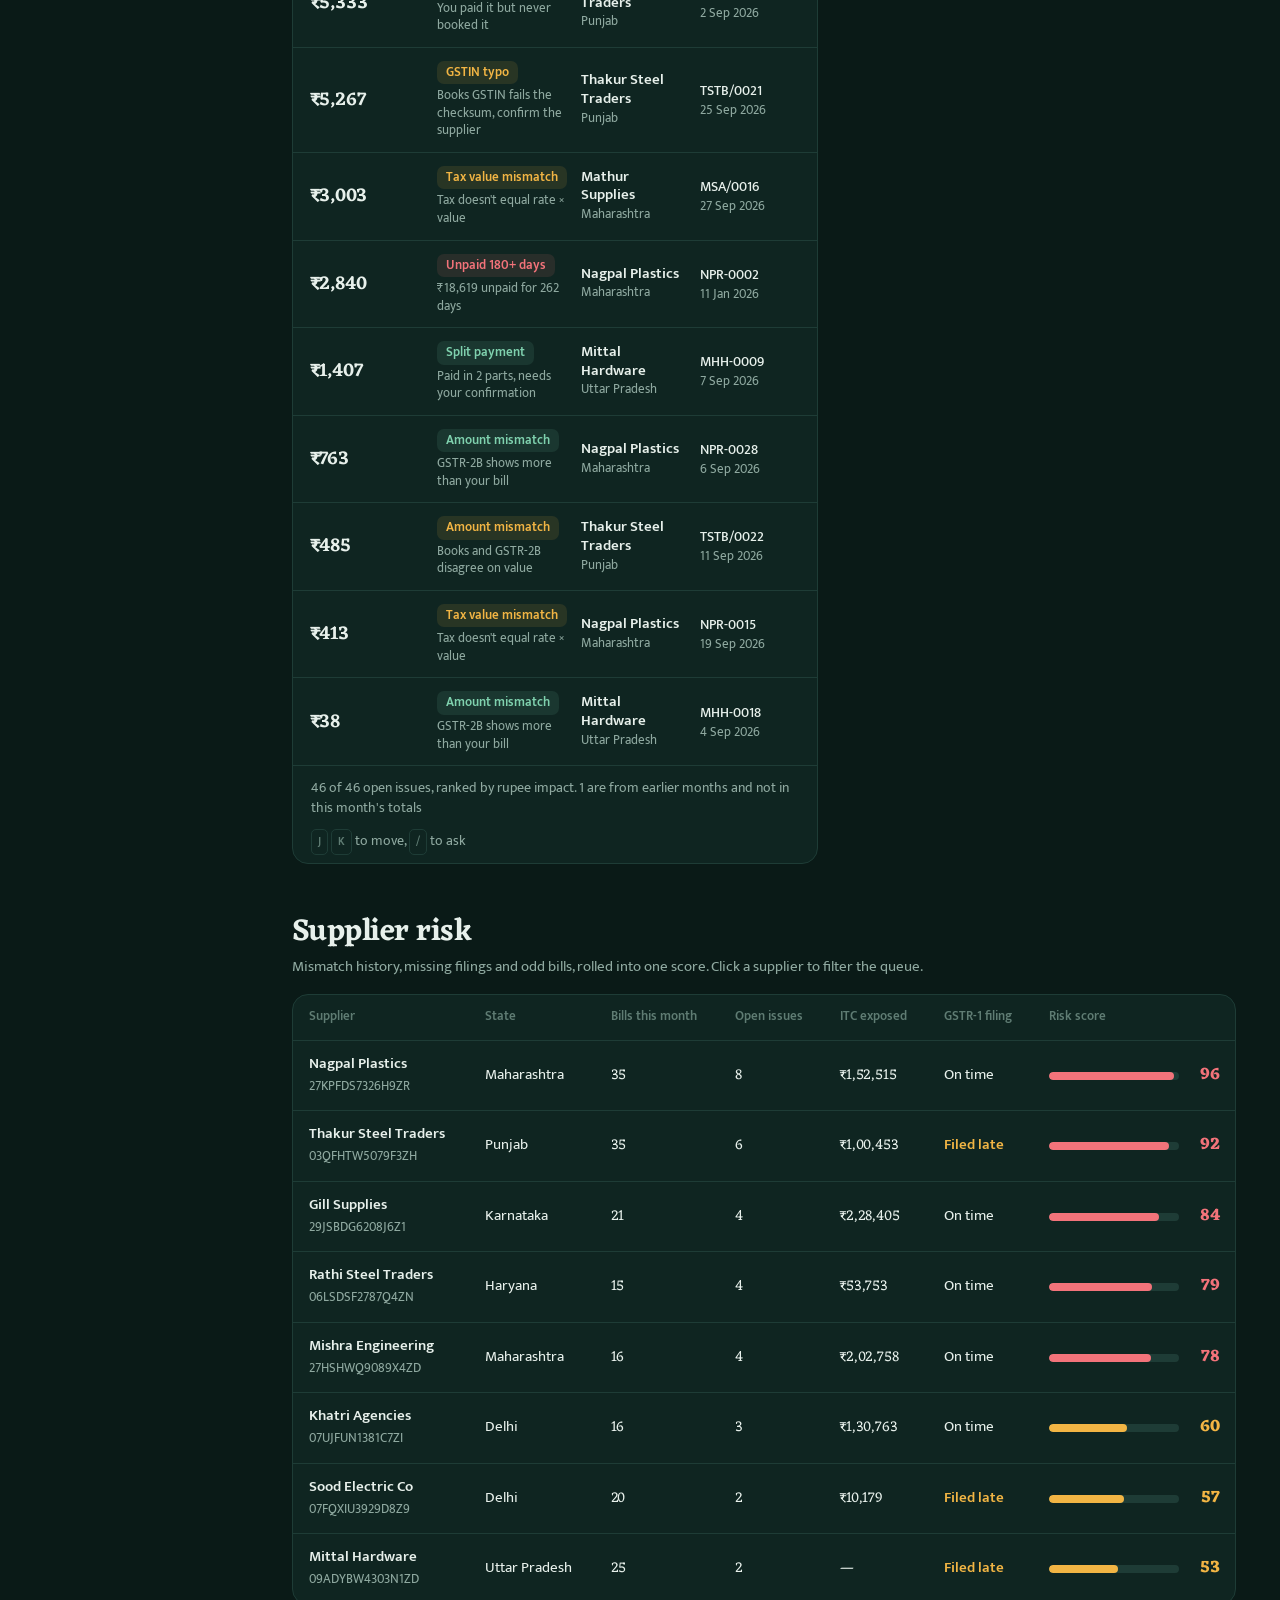
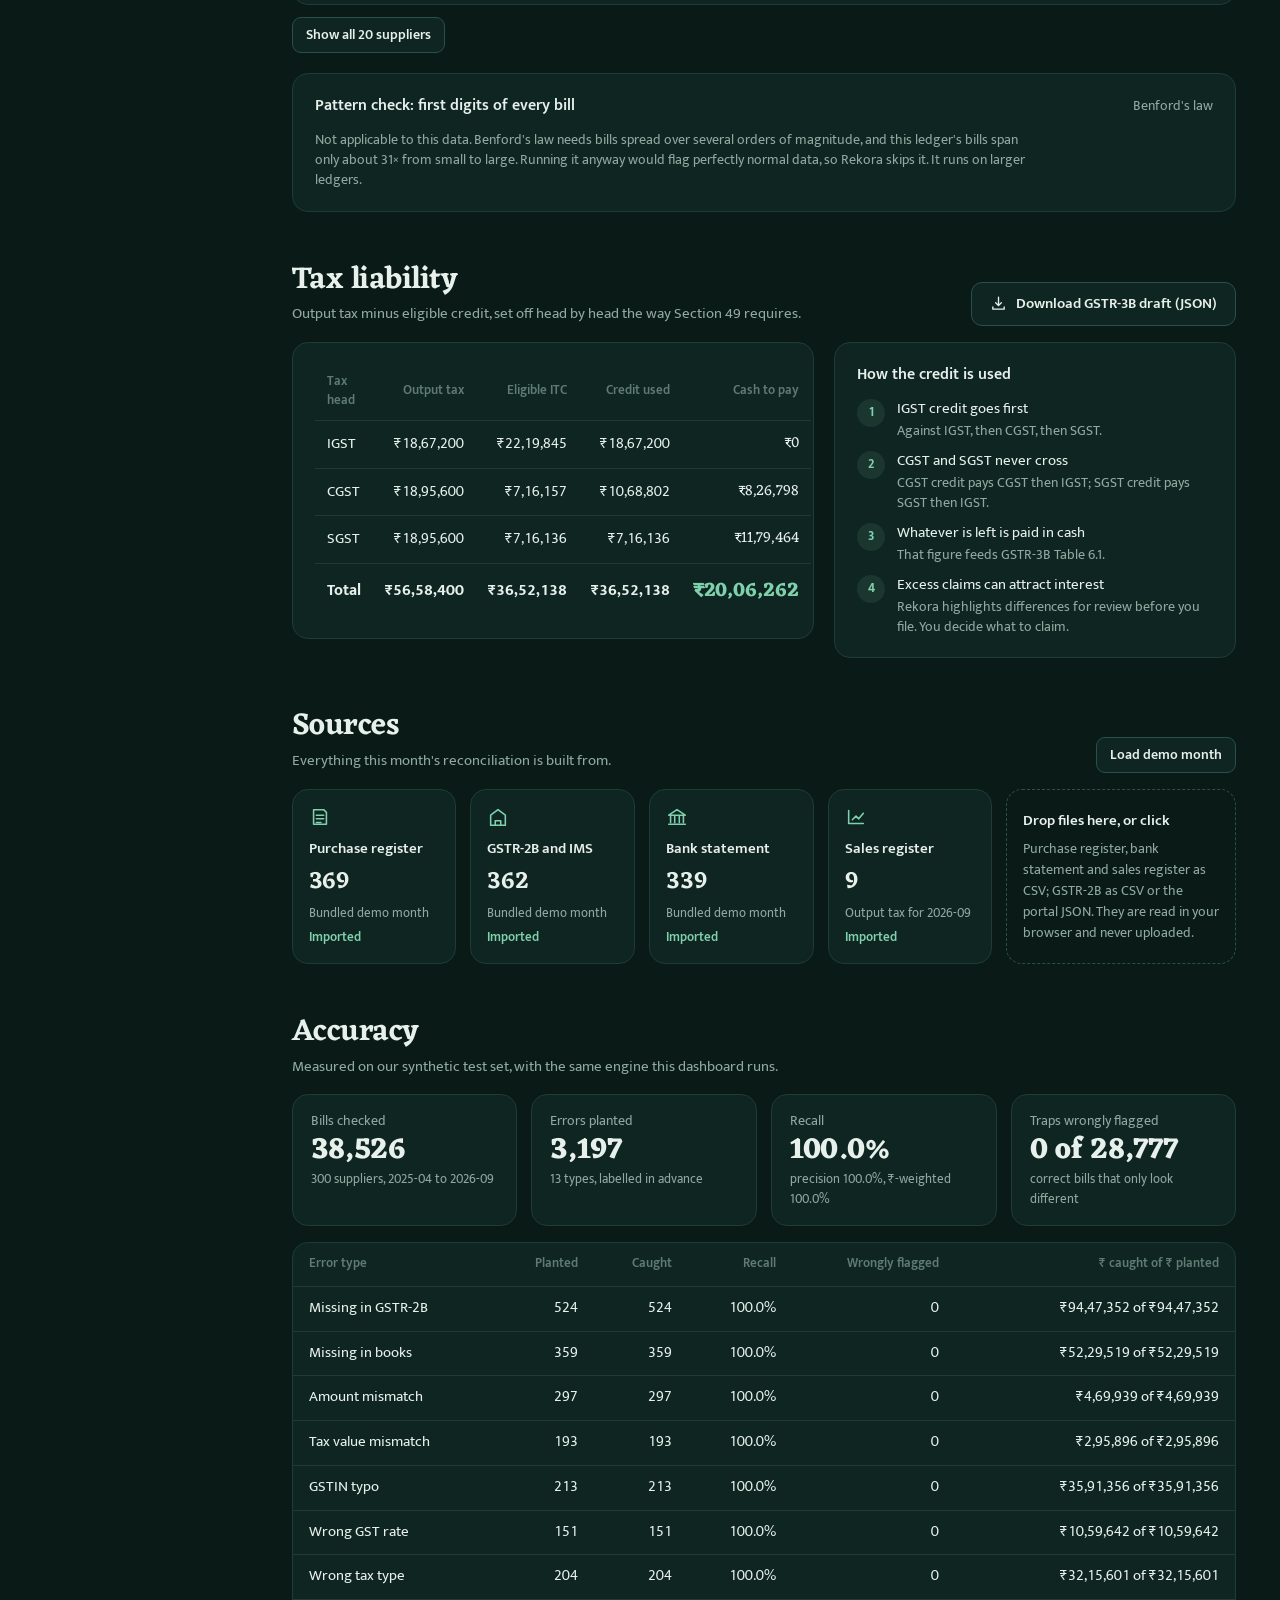
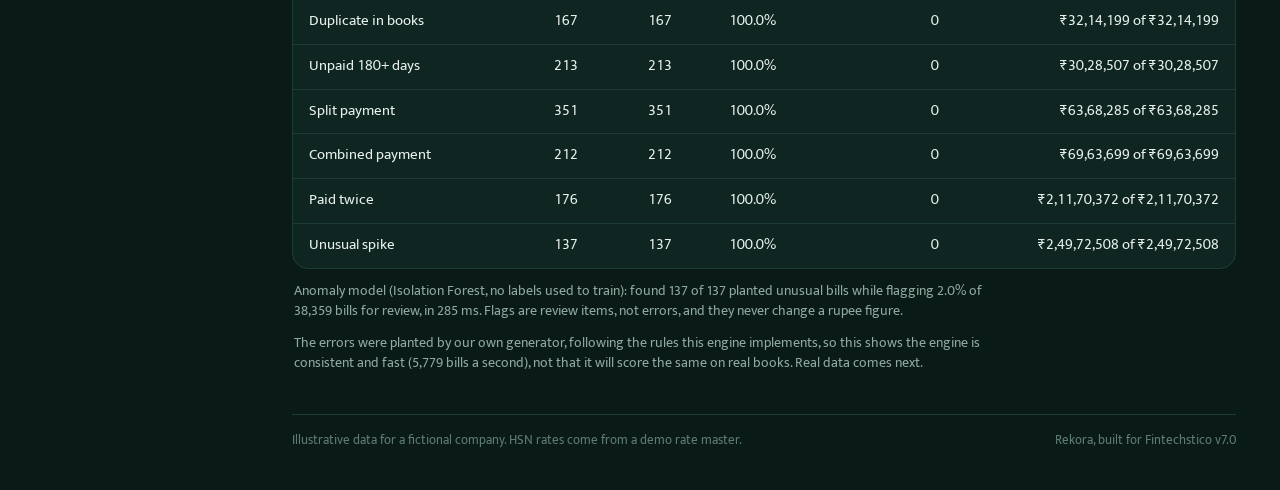
==== commit 76f70a14: "Decision log: date on its own line" ====
--- a/index.html
+++ b/index.html
@@ -402,6 +402,7 @@
 .acc-note { margin:12px 2px 0; color:var(--muted); font-size:13.5px; max-width:90ch; }
 @media (max-width:1020px) { .acc-tiles { grid-template-columns:repeat(2,minmax(0,1fr)); } }
 .drop-note { display:block; margin-top:6px; color:var(--faint); font-size:12.5px; }
+#decBody td small { display:block; }
 .bf-svg { width:100%; height:auto; display:block; margin-top:6px; }
 .bf-svg text { font-family:var(--ui); fill:var(--muted); font-size:12px; }
 .bf-bar { fill:var(--mint); } .bf-exp { stroke:var(--amber); stroke-width:2.5; }
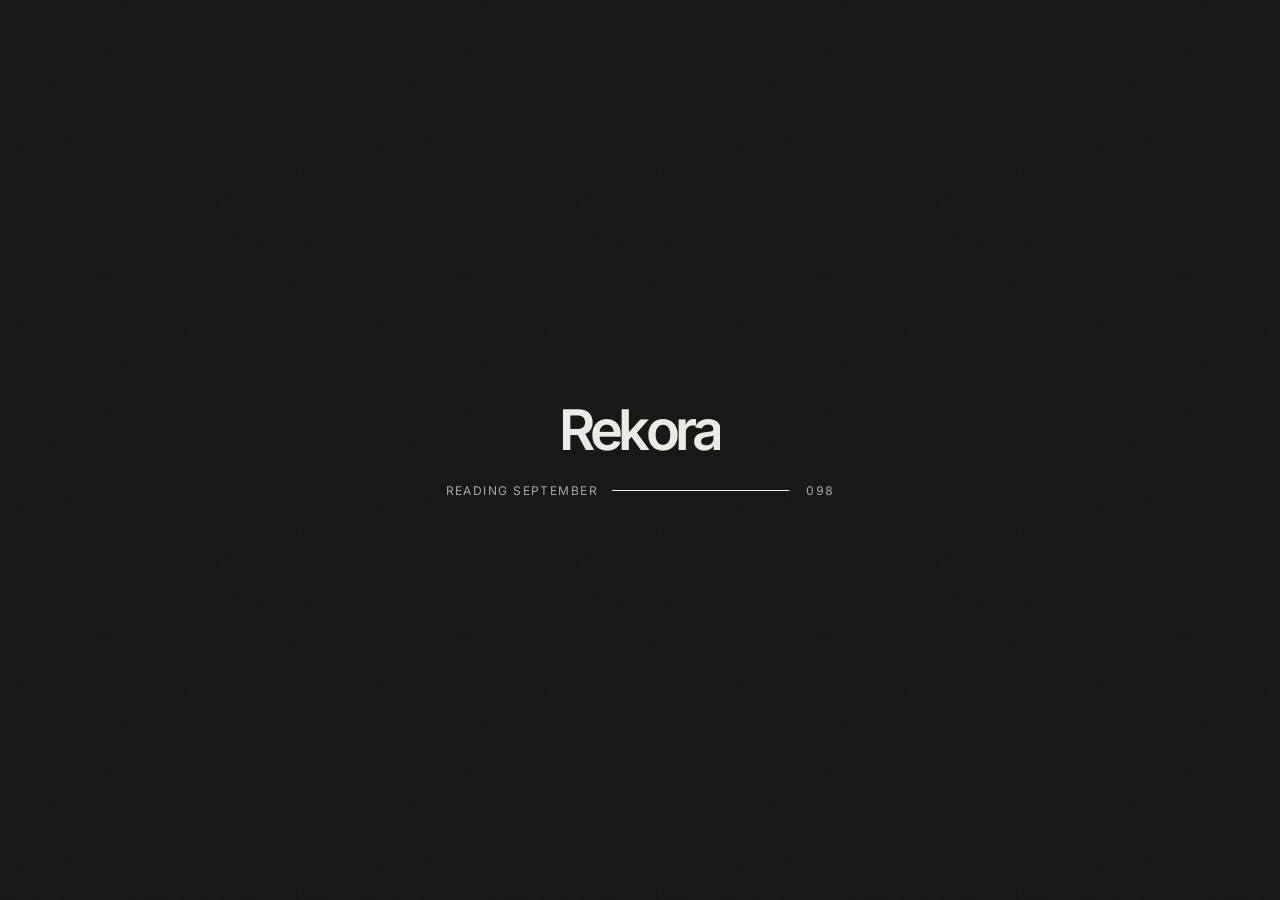
==== commit 72051466: "Ship guided seven-step app as the main UI The new design becomes index.html, wired to the real engin" ====
--- a/index.html
+++ b/index.html
@@ -1,588 +1,227 @@
 <!doctype html>
-<html lang="en" data-theme="dark">
+<html lang="en">
 <head>
 <meta charset="utf-8">
 <meta name="viewport" content="width=device-width, initial-scale=1">
-<meta name="theme-color" content="#0A1A17">
-<title>Rekora | September 2026 reconciliation</title>
-<link rel="preconnect" href="https://fonts.googleapis.com">
-<link rel="preconnect" href="https://fonts.gstatic.com" crossorigin>
-<link href="https://fonts.googleapis.com/css2?family=Eczar:wght@500;600;700&family=Mukta:wght@400;500;600;700&display=swap" rel="stylesheet">
-<style>
-/* ---------- Tokens: ledger ink by night, ledger paper by day ---------- */
-:root, [data-theme="dark"] {
-  --bg:#0A1A17; --side:#0C1F1B; --surface:#0F2521; --surface-2:#132D28; --raised:#173530;
-  --line:#1E3C36; --line-2:#29514A; --text:#E7F0EB; --muted:#8FA9A0; --faint:#5F7C73;
-  --mint:#7FD1AE; --mint-strong:#A6E5C8; --on-mint:#08201B;
-  --amber:#F2B544; --red:#F2737A; --plum:#C7A0EA;
-  --amber-bg:rgba(242,181,68,.11); --red-bg:rgba(242,115,122,.11); --mint-bg:rgba(127,209,174,.10); --plum-bg:rgba(199,160,234,.12);
-  --ruled:rgba(127,209,174,.055); --margin-rule:rgba(242,115,122,.28);
-  --shadow:0 24px 60px -28px rgba(0,0,0,.75);
-  --scrim:rgba(4,12,10,.62);
-}
-[data-theme="light"] {
-  --bg:#EDF2EF; --side:#13302B; --surface:#FFFFFF; --surface-2:#F4F8F6; --raised:#FFFFFF;
-  --line:#D9E4DF; --line-2:#C4D3CC; --text:#13302B; --muted:#566A64; --faint:#8B9E97;
-  --mint:#1F8A5B; --mint-strong:#156B45; --on-mint:#FFFFFF;
-  --amber:#B0700A; --red:#C8343B; --plum:#7A2A8C;
-  --amber-bg:#FBF0DB; --red-bg:#FBE7E8; --mint-bg:#E1F2E9; --plum-bg:#F3E8F7;
-  --ruled:rgba(19,48,43,.05); --margin-rule:rgba(200,52,59,.30);
-  --shadow:0 22px 48px -26px rgba(19,48,43,.38);
-  --scrim:rgba(19,48,43,.38);
-}
-:root {
-  --display:"Eczar","Iowan Old Style",Georgia,serif;
-  --ui:"Mukta","Segoe UI",system-ui,-apple-system,sans-serif;
-  --side-text:#D3E3DB; --side-muted:#7E9D93; --side-line:#1F3E37;
-  --r:16px; --r-sm:10px;
-}
-* { box-sizing:border-box; }
-html { scroll-behavior:smooth; scroll-padding-top:88px; }
-body { margin:0; min-width:320px; background:var(--bg); color:var(--text); font:400 15.5px/1.5 var(--ui); -webkit-font-smoothing:antialiased; transition:background .3s ease, color .3s ease; }
-button, input { font:inherit; color:inherit; }
-button { cursor:pointer; background:none; border:0; padding:0; }
-a { color:inherit; text-decoration:none; }
-:focus-visible { outline:2px solid var(--mint); outline-offset:3px; border-radius:6px; }
-.num { font-family:var(--display); font-variant-numeric:lining-nums tabular-nums; letter-spacing:-.01em; }
-.sr { position:absolute; width:1px; height:1px; overflow:hidden; clip:rect(0 0 0 0); white-space:nowrap; }
-.skip { position:absolute; left:-999px; top:8px; background:var(--mint); color:var(--on-mint); padding:8px 12px; border-radius:8px; z-index:100; }
-.skip:focus { left:12px; }
-
-/* ---------- Shell ---------- */
-.shell { display:grid; grid-template-columns:248px minmax(0,1fr); min-height:100vh; }
-.sidebar { position:sticky; top:0; height:100vh; background:var(--side); color:var(--side-text); padding:24px 16px 18px; display:flex; flex-direction:column; gap:18px; border-right:1px solid var(--side-line); z-index:20; }
-.brand { display:flex; align-items:center; gap:11px; padding:0 8px; }
-.brand svg { width:34px; height:34px; flex:none; }
-.brand-name { font:700 25px/1 var(--display); letter-spacing:-.02em; color:#F2F7F4; }
-.company { margin-top:6px; border:1px solid var(--side-line); border-radius:12px; padding:11px 12px; background:rgba(255,255,255,.025); }
-.company b { display:block; font-size:14px; font-weight:600; color:#F2F7F4; line-height:1.25; }
-.company span { display:block; font-size:12.5px; color:var(--side-muted); margin-top:3px; font-variant-numeric:tabular-nums; }
-.nav { display:grid; gap:3px; margin-top:4px; }
-.nav a, .side-btn { display:flex; align-items:center; gap:12px; min-height:42px; padding:0 12px; border-radius:10px; color:var(--side-muted); font-size:15px; font-weight:500; transition:background .15s ease, color .15s ease; width:100%; text-align:left; }
-.nav a:hover, .side-btn:hover { background:rgba(255,255,255,.05); color:#EAF3EE; }
-.nav a.active { background:rgba(127,209,174,.12); color:#EAF6F0; }
-.nav svg, .side-btn svg { width:19px; height:19px; flex:none; stroke:currentColor; stroke-width:1.7; fill:none; stroke-linecap:round; stroke-linejoin:round; }
-.nav .count { margin-left:auto; min-width:24px; height:21px; padding:0 6px; display:grid; place-items:center; border-radius:6px; background:rgba(242,181,68,.16); color:#F2C36A; font-size:12px; font-weight:700; }
-.side-sep { height:1px; background:var(--side-line); margin:4px 6px; }
-.side-btn kbd { margin-left:auto; font:600 11px/1 var(--ui); color:var(--side-muted); border:1px solid var(--side-line); border-radius:5px; padding:3px 6px; }
-.side-btn.chaos { color:#F5A3A8; }
-.side-btn.chaos:hover { background:rgba(242,115,122,.10); color:#FFC9CC; }
-.side-bottom { margin-top:auto; display:flex; align-items:center; gap:10px; padding:14px 8px 0; border-top:1px solid var(--side-line); }
-.avatar { width:36px; height:36px; border-radius:50%; display:grid; place-items:center; background:#7FD1AE; color:#08201B; font-weight:700; font-size:13px; flex:none; }
-.side-bottom b { display:block; font-size:14px; font-weight:600; color:#F2F7F4; line-height:1.2; }
-.side-bottom div span { display:block; font-size:12.5px; color:var(--side-muted); }
-
-.main { min-width:0; overflow-x:clip; width:100%; max-width:1480px; margin-inline:auto; padding:0 clamp(20px,3.4vw,56px) 40px; }
-.topbar { position:sticky; top:0; z-index:15; height:72px; display:flex; align-items:center; gap:16px; background:color-mix(in srgb, var(--bg) 88%, transparent); backdrop-filter:blur(10px); border-bottom:1px solid var(--line); margin:0 calc(-1 * clamp(20px,3.4vw,56px)); padding:0 clamp(20px,3.4vw,56px); }
-.crumb { font-size:14px; color:var(--muted); white-space:nowrap; overflow:hidden; text-overflow:ellipsis; }
-.crumb b { color:var(--text); font-weight:600; }
-.search { margin-left:auto; position:relative; width:min(340px,34vw); }
-.search input { width:100%; height:40px; border-radius:10px; border:1px solid var(--line); background:var(--surface); padding:0 64px 0 38px; font-size:14.5px; }
-.search input::placeholder { color:var(--faint); }
-.search svg { position:absolute; left:12px; top:11px; width:18px; height:18px; stroke:var(--faint); fill:none; stroke-width:1.8; }
-.search kbd { position:absolute; right:10px; top:10px; font:600 11px/1 var(--ui); color:var(--faint); border:1px solid var(--line); border-radius:5px; padding:4px 6px; }
-.icon-btn { width:40px; height:40px; border-radius:10px; border:1px solid var(--line); display:grid; place-items:center; background:var(--surface); flex:none; }
-.icon-btn svg { width:18px; height:18px; stroke:var(--text); fill:none; stroke-width:1.8; stroke-linecap:round; }
-.chaos-chip { display:none; align-items:center; gap:8px; height:40px; padding:0 14px; border-radius:10px; background:var(--red-bg); color:var(--red); font-weight:600; font-size:14px; white-space:nowrap; }
-.chaos-chip.on { display:inline-flex; }
-.chaos-chip i { width:8px; height:8px; border-radius:50%; background:var(--red); animation:pulse 1.6s ease-in-out infinite; }
-@keyframes pulse { 50% { opacity:.3; } }
-
-/* ---------- Intro ---------- */
-.intro { display:flex; align-items:flex-end; justify-content:space-between; gap:28px; padding:40px 0 28px; flex-wrap:wrap; }
-.intro h1 { margin:0; font:600 clamp(34px,4.1vw,58px)/1.04 var(--display); letter-spacing:-.025em; max-width:19ch; }
-.intro h1 .amt { color:var(--amber); white-space:nowrap; }
-.intro p { margin:14px 0 0; color:var(--muted); font-size:17px; max-width:56ch; }
-.intro p b { color:var(--mint); font-weight:600; }
-.actions { display:flex; gap:10px; flex-wrap:wrap; }
-.btn { display:inline-flex; align-items:center; gap:9px; height:44px; padding:0 18px; border-radius:11px; font-weight:600; font-size:15px; border:1px solid var(--line-2); background:var(--surface); transition:transform .12s ease, background .15s ease; white-space:nowrap; }
-.btn:hover { background:var(--surface-2); }
-.btn:active { transform:translateY(1px); }
-.btn svg { width:17px; height:17px; stroke:currentColor; fill:none; stroke-width:1.9; stroke-linecap:round; stroke-linejoin:round; }
-.btn.primary { background:var(--mint); color:var(--on-mint); border-color:var(--mint); }
-.btn.primary:hover { background:var(--mint-strong); }
-.btn.danger { background:var(--red); color:#1C0607; border-color:var(--red); }
-.btn:disabled { opacity:.45; cursor:not-allowed; }
-.btn.small { height:36px; padding:0 13px; font-size:14px; border-radius:9px; }
-
-/* ---------- Hero: the ledger ---------- */
-.hero { display:grid; grid-template-columns:minmax(0,1.65fr) minmax(290px,1fr); gap:20px; }
-.ledger { position:relative; overflow:hidden; border-radius:var(--r); border:1px solid var(--line); background:var(--surface); padding:24px 26px 18px 46px; box-shadow:var(--shadow);
-  background-image:repeating-linear-gradient(to bottom, transparent 0 27px, var(--ruled) 27px 28px); }
-.ledger::before, .ledger::after { content:""; position:absolute; top:0; bottom:0; width:1px; background:var(--margin-rule); }
-.ledger::before { left:22px; } .ledger::after { left:26px; }
-.ledger-head { display:flex; justify-content:space-between; gap:18px; align-items:flex-start; flex-wrap:wrap; }
-.ledger-head h2 { margin:0; font:600 21px/1.2 var(--display); }
-.ledger-head p { margin:4px 0 0; color:var(--muted); font-size:14px; }
-.net { text-align:right; }
-.net span { display:block; color:var(--muted); font-size:13.5px; }
-.net strong { display:block; font-size:clamp(30px,3vw,42px); line-height:1.05; font-weight:700; color:var(--text); }
-.wf { width:100%; height:auto; display:block; margin-top:8px; }
-.wf text { font-family:var(--ui); fill:var(--muted); font-size:15px; }
-.wf .val { font-family:var(--display); font-weight:600; font-size:18px; fill:var(--text); }
-.wf .b-total { fill:var(--line-2); } .wf .b-final { fill:var(--mint); }
-.wf .b-risk { fill:var(--amber); } .wf .b-reverse { fill:var(--red); } .wf .b-recover { fill:var(--mint); opacity:.55; }
-.wf .conn { stroke:var(--faint); stroke-dasharray:3 4; stroke-width:1; }
-.wf .axis { stroke:var(--line-2); stroke-width:1; }
-.wf .brk { stroke:var(--faint); fill:none; stroke-width:1.4; }
-.ledger-foot { display:flex; gap:18px; flex-wrap:wrap; justify-content:space-between; border-top:1px dashed var(--line-2); margin-top:4px; padding-top:12px; font-size:14px; color:var(--muted); }
-.ledger-foot b { color:var(--text); font-weight:600; }
-
-.buckets { display:grid; gap:12px; grid-template-rows:repeat(3,1fr); }
-.bucket { text-align:left; border-radius:var(--r); border:1px solid var(--line); background:var(--surface); padding:16px 18px; display:grid; grid-template-columns:1fr auto; align-items:center; gap:4px 12px; transition:border-color .15s ease, transform .15s ease, background .15s ease; }
-.bucket:hover { transform:translateY(-1px); }
-.bucket .lab { display:flex; align-items:center; gap:9px; font-weight:600; font-size:15px; }
-.bucket .lab i { width:10px; height:10px; border-radius:3px; }
-.bucket strong { grid-column:1; font-size:30px; line-height:1.1; font-weight:700; }
-.bucket small { grid-column:1 / -1; color:var(--muted); font-size:13.5px; }
-.bucket .open { grid-row:1 / 3; grid-column:2; font-size:13px; font-weight:600; border-radius:999px; padding:4px 10px; white-space:nowrap; }
-.bucket.risk strong { color:var(--amber); } .bucket.risk .lab i { background:var(--amber); } .bucket.risk .open { background:var(--amber-bg); color:var(--amber); }
-.bucket.recover strong { color:var(--mint); } .bucket.recover .lab i { background:var(--mint); } .bucket.recover .open { background:var(--mint-bg); color:var(--mint); }
-.bucket.reverse strong { color:var(--red); } .bucket.reverse .lab i { background:var(--red); } .bucket.reverse .open { background:var(--red-bg); color:var(--red); }
-.bucket.active { border-color:currentColor; }
-.bucket.risk.active { border-color:var(--amber); background:var(--amber-bg); }
-.bucket.recover.active { border-color:var(--mint); background:var(--mint-bg); }
-.bucket.reverse.active { border-color:var(--red); background:var(--red-bg); }
-
-/* ---------- Status ---------- */
-.status { display:grid; grid-template-columns:minmax(0,1.65fr) minmax(290px,1fr); gap:20px; margin-top:20px; }
-.card { border-radius:var(--r); border:1px solid var(--line); background:var(--surface); padding:20px 22px; }
-.card-head { display:flex; justify-content:space-between; align-items:baseline; gap:12px; flex-wrap:wrap; margin-bottom:12px; }
-.card-head h3 { margin:0; font-size:16px; font-weight:600; }
-.card-head span { color:var(--muted); font-size:13.5px; }
-.seg { display:flex; height:14px; border-radius:7px; overflow:hidden; gap:2px; background:var(--line); }
-.seg span { display:block; height:100%; transition:width .6s cubic-bezier(.2,.8,.2,1); }
-.legend { display:flex; flex-wrap:wrap; gap:8px 18px; margin-top:12px; font-size:13.5px; color:var(--muted); }
-.legend i { display:inline-block; width:10px; height:10px; border-radius:3px; margin-right:7px; vertical-align:-1px; }
-.legend b { color:var(--text); font-weight:600; margin-left:3px; }
-.stats { display:grid; grid-template-columns:repeat(3,1fr); margin-top:16px; border-top:1px solid var(--line); padding-top:14px; }
-.stats div + div { border-left:1px solid var(--line); padding-left:16px; }
-.stats span { display:block; color:var(--muted); font-size:13px; }
-.stats strong { display:block; font-size:24px; font-weight:600; margin-top:2px; }
-.deadlines { display:grid; gap:12px; }
-.dl { display:grid; grid-template-columns:62px 1fr; gap:14px; align-items:center; }
-.dl .days { height:62px; border-radius:12px; display:grid; place-items:center; text-align:center; background:var(--surface-2); border:1px solid var(--line); line-height:1; }
-.dl .days strong { font-size:24px; font-weight:700; display:block; }
-.dl .days small { font-size:11.5px; color:var(--muted); display:block; margin-top:3px; }
-.dl b { display:block; font-weight:600; font-size:15px; }
-.dl span { display:block; color:var(--muted); font-size:13.5px; line-height:1.4; }
-.dl.urgent .days { background:var(--amber-bg); border-color:transparent; } .dl.urgent .days strong { color:var(--amber); }
-
-/* ---------- Sections ---------- */
-.section { margin-top:52px; }
-.sec-head { display:flex; justify-content:space-between; align-items:flex-end; gap:18px; flex-wrap:wrap; margin-bottom:16px; }
-.sec-head h2 { margin:0; font:600 clamp(26px,2.4vw,32px)/1.1 var(--display); letter-spacing:-.015em; }
-.sec-head p { margin:6px 0 0; color:var(--muted); font-size:15px; }
-.chips { display:flex; gap:7px; flex-wrap:wrap; }
-.chip { height:34px; padding:0 13px; border-radius:999px; border:1px solid var(--line); background:var(--surface); font-size:14px; font-weight:500; color:var(--muted); display:inline-flex; align-items:center; gap:7px; }
-.chip i { width:8px; height:8px; border-radius:50%; }
-.chip[aria-pressed="true"] { color:var(--text); border-color:var(--line-2); background:var(--surface-2); box-shadow:inset 0 0 0 1px var(--line-2); }
-
-/* ---------- Queue + evidence ---------- */
-.work { display:grid; grid-template-columns:minmax(0,1.32fr) minmax(360px,1fr); gap:20px; align-items:start; }
-.queue { position:relative; overflow:hidden; border-radius:var(--r); border:1px solid var(--line); background:var(--surface); }
-.q-head, .q-row { display:grid; grid-template-columns:112px minmax(0,1.25fr) minmax(0,1fr) minmax(0,.95fr); gap:14px; align-items:center; padding:12px 18px; }
-.q-head { font-size:12.5px; color:var(--faint); font-weight:600; border-bottom:1px solid var(--line); padding-top:13px; padding-bottom:11px; }
-.q-row { width:100%; text-align:left; border-bottom:1px solid var(--line); min-height:74px; transition:background .12s ease; position:relative; }
-.q-row:last-child { border-bottom:0; }
-.q-row:hover { background:var(--surface-2); }
-.q-row[aria-selected="true"] { background:var(--surface-2); box-shadow:inset 0 0 0 1.5px var(--mint); border-radius:12px; }
-.q-row .imp { font-size:19px; font-weight:600; }
-.q-row .who b { display:block; font-weight:600; font-size:15px; line-height:1.25; }
-.q-row .who span, .q-row .inv span { display:block; color:var(--muted); font-size:13px; }
-.q-row .inv { font-size:14px; overflow:hidden; text-overflow:ellipsis; }
-.q-row .inv b { font-weight:500; display:block; white-space:nowrap; overflow:hidden; text-overflow:ellipsis; }
-.tag { display:inline-flex; align-items:center; gap:6px; border-radius:7px; padding:2px 9px; font-size:13px; font-weight:600; white-space:nowrap; }
-.tag.risk { background:var(--amber-bg); color:var(--amber); } .tag.recover, .tag.confirm { background:var(--mint-bg); color:var(--mint); }
-.tag.reverse { background:var(--red-bg); color:var(--red); } .tag.leak { background:var(--surface-2); color:var(--muted); box-shadow:inset 0 0 0 1px var(--line-2); } .tag.review { background:var(--plum-bg); color:var(--plum); }
-.q-row .why { display:block; color:var(--muted); font-size:13px; margin-top:3px; line-height:1.35; }
-.q-row.new { animation:arrive 1.8s ease; }
-@keyframes arrive { 0% { background:var(--red-bg); transform:translateX(12px); opacity:0; } 15% { opacity:1; transform:none; } 70% { background:var(--red-bg); } 100% { background:transparent; } }
-.badge-new { display:inline-block; margin-left:6px; font-size:11.5px; font-weight:700; color:var(--red); }
-.q-empty { padding:40px 20px; text-align:center; color:var(--muted); }
-.q-empty b { display:block; color:var(--text); font:600 20px/1.3 var(--display); margin-bottom:4px; }
-.q-foot { padding:12px 18px; color:var(--muted); font-size:13.5px; border-top:1px solid var(--line); display:flex; justify-content:space-between; gap:12px; flex-wrap:wrap; }
-.q-foot kbd { font:600 11px/1 var(--ui); border:1px solid var(--line); border-radius:5px; padding:3px 6px; color:var(--faint); }
-.scan { position:absolute; inset:0; pointer-events:none; opacity:0; background:linear-gradient(to bottom, transparent, var(--mint-bg)); }
-.scan::after { content:""; position:absolute; left:0; right:0; height:2px; top:0; background:var(--mint); box-shadow:0 0 18px 4px var(--mint); }
-.scan.on { opacity:1; animation:fade 1.15s ease forwards; }
-.scan.on::after { animation:sweep 1.1s cubic-bezier(.5,0,.3,1) forwards; }
-.scan-label { position:absolute; right:14px; top:12px; font-size:13px; font-weight:600; color:var(--mint); background:var(--surface); border:1px solid var(--line-2); padding:4px 10px; border-radius:999px; }
-@keyframes sweep { from { top:0; } to { top:100%; } }
-@keyframes fade { 0% { opacity:0; } 10% { opacity:1; } 85% { opacity:1; } 100% { opacity:0; } }
-
-.evidence { position:sticky; top:90px; border-radius:var(--r); border:1px solid var(--line); background:var(--surface); padding:20px; display:flex; flex-direction:column; gap:14px; box-shadow:var(--shadow); }
-.ev-top { display:flex; justify-content:space-between; gap:10px; align-items:flex-start; }
-.ev-top h3 { margin:0; font:600 22px/1.2 var(--display); }
-.ev-top p { margin:3px 0 0; color:var(--muted); font-size:14px; }
-.conf { font-size:12.5px; font-weight:600; color:var(--muted); border:1px solid var(--line); border-radius:999px; padding:3px 10px; white-space:nowrap; }
-.billtabs { display:flex; gap:6px; flex-wrap:wrap; }
-.billtabs button { font-size:13px; padding:4px 10px; border-radius:7px; border:1px solid var(--line); color:var(--muted); }
-.billtabs button[aria-pressed="true"] { color:var(--text); background:var(--surface-2); border-color:var(--line-2); }
-.cmp { width:100%; border-collapse:separate; border-spacing:0; font-size:13.5px; border:1px solid var(--line); border-radius:12px; overflow:hidden; }
-.cmp th, .cmp td { padding:8px 10px; text-align:left; border-bottom:1px solid var(--line); vertical-align:top; }
-.cmp tr:last-child td, .cmp tr:last-child th { border-bottom:0; }
-.cmp thead th { background:var(--surface-2); font-size:12.5px; color:var(--muted); font-weight:600; }
-.cmp tbody th { color:var(--muted); font-weight:500; width:86px; }
-.cmp td.id { font-size:12px; white-space:nowrap; letter-spacing:-.01em; }
-.cmp td { font-variant-numeric:tabular-nums; overflow-wrap:anywhere; }
-.cmp td.bad { background:var(--red-bg); color:var(--red); font-weight:600; }
-.cmp td.warn { background:var(--amber-bg); color:var(--amber); font-weight:600; }
-.cmp td.odd { background:var(--plum-bg); color:var(--plum); font-weight:600; }
-.cmp td.good { color:var(--mint); font-weight:600; }
-.cmp td.none { color:var(--faint); font-style:italic; }
-.explain { border-radius:12px; padding:14px 16px; background:var(--surface-2); border:1px solid var(--line); }
-.explain h4 { margin:0 0 6px; font-size:14px; font-weight:700; color:var(--mint); display:flex; justify-content:space-between; gap:8px; }
-.explain h4 span { color:var(--faint); font-weight:500; font-size:12.5px; }
-.explain p { margin:0; font-size:14.5px; line-height:1.55; }
-.ev-actions { display:flex; gap:8px; flex-wrap:wrap; }
-.ev-empty { color:var(--muted); text-align:center; padding:40px 10px; }
-.ev-empty b { display:block; font:600 20px/1.3 var(--display); color:var(--text); margin-bottom:6px; }
-
-/* ---------- Suppliers ---------- */
-.table-wrap { max-width:100%; border-radius:var(--r); border:1px solid var(--line); background:var(--surface); overflow-x:auto; }
-table.sup { width:100%; border-collapse:collapse; font-size:14.5px; min-width:760px; }
-table.sup th { text-align:left; font-size:12.5px; color:var(--faint); font-weight:600; padding:13px 16px; border-bottom:1px solid var(--line); }
-table.sup td { padding:13px 16px; border-bottom:1px solid var(--line); }
-table.sup tr:last-child td { border-bottom:0; }
-table.sup tbody tr { cursor:pointer; transition:background .12s ease; }
-table.sup tbody tr:hover { background:var(--surface-2); }
-table.sup td b { font-weight:600; display:block; }
-table.sup td small { color:var(--muted); font-size:13px; }
-.risk-cell { display:flex; align-items:center; gap:10px; min-width:160px; }
-.risk-bar { flex:1; height:8px; border-radius:4px; background:var(--line); overflow:hidden; }
-.risk-bar span { display:block; height:100%; border-radius:4px; }
-.risk-cell strong { width:30px; text-align:right; font-size:17px; }
-.filing.bad { color:var(--amber); font-weight:600; }
-
-/* ---------- Liability ---------- */
-.liab { display:grid; grid-template-columns:minmax(0,1.3fr) minmax(300px,1fr); gap:20px; align-items:start; }
-table.heads { width:100%; border-collapse:collapse; font-size:15px; }
-table.heads th { text-align:right; font-size:12.5px; color:var(--faint); font-weight:600; padding:10px 12px; border-bottom:1px solid var(--line); }
-table.heads th:first-child, table.heads td:first-child { text-align:left; }
-table.heads td { text-align:right; padding:12px; border-bottom:1px solid var(--line); font-variant-numeric:tabular-nums; }
-table.heads tfoot td { border-bottom:0; font-weight:700; font-size:16px; }
-table.heads tfoot td:last-child { color:var(--mint); font-family:var(--display); font-size:20px; }
-.setoff { display:grid; gap:10px; margin-top:6px; }
-.step { display:grid; grid-template-columns:28px 1fr; gap:12px; align-items:start; font-size:14.5px; }
-.step i { width:28px; height:28px; border-radius:50%; display:grid; place-items:center; font-style:normal; font-weight:700; font-size:13px; background:var(--mint-bg); color:var(--mint); }
-.step span { color:var(--muted); display:block; font-size:13.5px; }
-
-/* ---------- Sources ---------- */
-.sources { display:grid; grid-template-columns:repeat(4,minmax(0,1fr)) minmax(230px,1.2fr); gap:14px; }
-.src { border-radius:var(--r); border:1px solid var(--line); background:var(--surface); padding:16px; display:flex; flex-direction:column; gap:4px; }
-.src svg { width:22px; height:22px; stroke:var(--mint); fill:none; stroke-width:1.7; stroke-linecap:round; stroke-linejoin:round; margin-bottom:6px; }
-.src b { font-weight:600; font-size:15px; }
-.src strong { font-size:24px; font-weight:600; }
-.src span { color:var(--muted); font-size:13px; }
-.src .ok { color:var(--mint); font-weight:600; }
-.drop { border-radius:var(--r); border:1.5px dashed var(--line-2); padding:16px; display:flex; flex-direction:column; justify-content:center; gap:6px; color:var(--muted); font-size:14px; cursor:pointer; transition:border-color .15s ease, background .15s ease; }
-.drop:hover, .drop.over { border-color:var(--mint); background:var(--mint-bg); }
-.drop b { color:var(--text); font-weight:600; font-size:15px; }
-.foot { margin-top:40px; padding-top:16px; border-top:1px solid var(--line); color:var(--faint); font-size:13px; display:flex; justify-content:space-between; gap:12px; flex-wrap:wrap; }
-
-/* ---------- Drawers, modal, toasts ---------- */
-.scrim { position:fixed; inset:0; background:var(--scrim); opacity:0; pointer-events:none; transition:opacity .2s ease; z-index:40; }
-.scrim.on { opacity:1; pointer-events:auto; }
-.drawer { position:fixed; top:0; right:0; height:100vh; width:min(460px,100vw); background:var(--surface); border-left:1px solid var(--line); z-index:50; transform:translateX(102%); transition:transform .28s cubic-bezier(.2,.8,.2,1); display:flex; flex-direction:column; box-shadow:var(--shadow); }
-.drawer.on { transform:none; }
-.dr-head { padding:20px 22px 14px; border-bottom:1px solid var(--line); display:flex; justify-content:space-between; gap:12px; align-items:flex-start; }
-.dr-head h2 { margin:0; font:600 24px/1.15 var(--display); }
-.dr-head p { margin:4px 0 0; color:var(--muted); font-size:14px; }
-.dr-body { flex:1; overflow-y:auto; padding:18px 22px; }
-.dr-foot { padding:14px 22px; border-top:1px solid var(--line); }
-.msgs { display:flex; flex-direction:column; gap:12px; }
-.msg { max-width:92%; border-radius:14px; padding:11px 14px; font-size:14.5px; line-height:1.55; }
-.msg.me { align-self:flex-end; background:var(--mint); color:var(--on-mint); border-bottom-right-radius:4px; }
-.msg.ai { align-self:flex-start; background:var(--surface-2); border:1px solid var(--line); border-bottom-left-radius:4px; }
-.msg p { margin:0; } .msg p + p, .msg p + ul { margin-top:8px; }
-.msg.ai ul { margin:6px 0 0; padding-left:18px; }
-.msg.ai li { margin:3px 0; }
-.ref { display:inline-flex; align-items:center; border-radius:6px; padding:0 7px; margin:1px 2px; font-size:13px; font-weight:600; background:var(--mint-bg); color:var(--mint); }
-.verified { display:flex; align-items:center; gap:6px; margin-top:8px; font-size:12.5px; color:var(--faint); }
-.verified svg { width:14px; height:14px; stroke:var(--mint); fill:none; stroke-width:2.2; }
-.verified.failed, .verified.failed svg { color:var(--red); stroke:var(--red); }
-.suggest { display:flex; flex-wrap:wrap; gap:7px; margin-top:14px; }
-.suggest button { font-size:13.5px; border:1px solid var(--line-2); border-radius:999px; padding:6px 12px; color:var(--text); text-align:left; }
-.suggest button:hover { background:var(--surface-2); }
-.ask-form { display:flex; gap:8px; }
-.ask-form input { flex:1; height:44px; border-radius:11px; border:1px solid var(--line-2); background:var(--surface-2); padding:0 14px; }
-.ask-form button { width:44px; height:44px; border-radius:11px; background:var(--mint); display:grid; place-items:center; }
-.ask-form svg { width:18px; height:18px; stroke:var(--on-mint); fill:none; stroke-width:2; stroke-linecap:round; stroke-linejoin:round; }
-.typing { display:inline-flex; gap:4px; } .typing i { width:6px; height:6px; border-radius:50%; background:var(--muted); animation:pulse 1s infinite; } .typing i:nth-child(2) { animation-delay:.15s; } .typing i:nth-child(3) { animation-delay:.3s; }
-
-.score { display:grid; grid-template-columns:repeat(4,1fr); gap:8px; margin-bottom:18px; }
-.score div { border-radius:12px; border:1px solid var(--line); padding:10px 12px; background:var(--surface-2); }
-.score span { display:block; color:var(--muted); font-size:12.5px; }
-.score strong { font-size:28px; font-weight:700; line-height:1.1; }
-.score .c strong { color:var(--mint); } .score .m strong { color:var(--red); } .score .i strong { color:var(--plum); }
-.step-title { font-weight:700; font-size:14.5px; margin:16px 0 8px; }
-.picks { display:grid; gap:7px; }
-.pick { display:grid; grid-template-columns:18px 1fr auto; gap:10px; align-items:center; border:1px solid var(--line); border-radius:11px; padding:10px 12px; cursor:pointer; font-size:14px; }
-.pick:hover { background:var(--surface-2); }
-.pick input { accent-color:var(--red); margin:0; }
-.pick small { display:block; color:var(--muted); font-size:12.5px; }
-.pick:has(input:checked) { border-color:var(--red); background:var(--red-bg); }
-.pick.done { opacity:.45; cursor:not-allowed; }
-#billPicks { grid-template-columns:1fr 1fr; } #billPicks .pick { grid-template-columns:18px 1fr; padding:9px 10px; } #billPicks .pick > span:last-child { display:none; }
-.delta { display:flex; align-items:center; gap:8px; margin-top:8px; font-size:13.5px; color:var(--muted); }
-.delta input { width:120px; height:34px; border-radius:8px; border:1px solid var(--line-2); background:var(--surface-2); padding:0 10px; }
-.log { margin-top:16px; display:grid; gap:6px; font-size:13.5px; }
-.log div { border-radius:9px; padding:8px 10px; background:var(--surface-2); border:1px solid var(--line); }
-.log b.c { color:var(--mint); } .log b.m { color:var(--red); }
-
-.modal { position:fixed; inset:0; display:grid; place-items:center; z-index:60; pointer-events:none; opacity:0; transition:opacity .18s ease; padding:16px; }
-.modal.on { pointer-events:auto; opacity:1; }
-.modal-box { width:min(620px,100%); max-height:88vh; overflow:auto; background:var(--surface); border:1px solid var(--line); border-radius:18px; box-shadow:var(--shadow); padding:22px; }
-.modal-box h2 { margin:0; font:600 24px/1.2 var(--display); }
-.modal-box p.sub { margin:4px 0 14px; color:var(--muted); font-size:14px; }
-.lang { display:flex; gap:6px; margin-bottom:10px; }
-.draft { white-space:pre-wrap; font-size:15px; line-height:1.6; background:var(--surface-2); border:1px solid var(--line); border-radius:12px; padding:14px 16px; min-height:180px; }
-.draft[lang="hi"] { font-size:16px; }
-.modal-actions { display:flex; gap:8px; justify-content:flex-end; margin-top:14px; flex-wrap:wrap; }
-
-.toasts { position:fixed; left:50%; bottom:22px; transform:translateX(-50%); display:grid; gap:8px; z-index:70; width:min(520px,calc(100vw - 32px)); }
-.toast { display:flex; align-items:center; gap:12px; background:var(--text); color:var(--bg); border-radius:12px; padding:11px 14px; font-size:14.5px; box-shadow:var(--shadow); animation:toastin .25s ease; }
-.toast b { font-weight:700; }
-.toast button { margin-left:auto; font-weight:700; color:var(--bg); text-decoration:underline; text-underline-offset:3px; white-space:nowrap; }
-@keyframes toastin { from { transform:translateY(10px); opacity:0; } }
-
-/* ---------- Responsive ---------- */
-@media (max-width:1240px) {
-  .shell { grid-template-columns:76px minmax(0,1fr); }
-  .sidebar { padding:22px 12px; align-items:center; }
-  .brand-name, .company, .nav a span, .nav .count, .side-btn span, .side-btn kbd, .side-bottom div { display:none; }
-  .brand { padding:0; } .nav a, .side-btn { width:48px; justify-content:center; padding:0; }
-  .side-bottom { padding:14px 0 0; }
-  .sources { grid-template-columns:repeat(2,minmax(0,1fr)); }
-  .drop { grid-column:1 / -1; }
-}
-@media (max-width:1020px) {
-  .hero, .status, .work, .liab { grid-template-columns:1fr; }
-  .buckets { grid-template-rows:none; grid-template-columns:repeat(3,1fr); }
-  .bucket { grid-template-columns:1fr; } .bucket .open { grid-row:auto; grid-column:1; justify-self:start; margin-top:6px; }
-  .evidence { position:static; }
-}
-@media (max-width:680px) {
-  .shell { display:block; }
-  .sidebar { position:sticky; top:0; height:60px; flex-direction:row; padding:0 14px; align-items:center; gap:6px; }
-  .brand-name { display:block; font-size:21px; }
-  .nav { display:flex; margin:0 0 0 auto; }
-  .nav a:nth-child(n+3), .side-sep, .side-bottom, .side-btn.chaos { display:none; }
-  .nav a, .side-btn { width:40px; min-height:40px; }
-  .topbar { top:60px; height:62px; }
-  .crumb { display:none; } .search { width:auto; flex:1; margin-left:0; } .search kbd { display:none; }
-  .intro { padding-top:26px; }
-  .buckets { grid-template-columns:1fr; }
-  .ledger { padding:18px 16px 14px 34px; } .ledger::before { left:14px; } .ledger::after { left:18px; }
-  .net { text-align:left; }
-  .stats { grid-template-columns:1fr 1fr 1fr; } .stats strong { font-size:20px; }
-  .q-head { display:none; }
-  .q-row { grid-template-columns:1fr auto; gap:6px 12px; }
-  .q-row .imp { grid-column:2; grid-row:1; text-align:right; }
-  .q-row .iss { grid-column:1; grid-row:1; } .q-row .who, .q-row .inv { grid-column:1 / -1; }
-  .sources { grid-template-columns:1fr 1fr; }
-}
-@media (prefers-reduced-motion:reduce) {
-  html { scroll-behavior:auto; }
-  *, *::before, *::after { animation-duration:.001s !important; animation-iteration-count:1 !important; transition-duration:.001s !important; }
-}
-/* ---------- Accuracy ---------- */
-.acc-tiles { display:grid; grid-template-columns:repeat(4,minmax(0,1fr)); gap:14px; margin-bottom:16px; }
-.acc-tile { border-radius:var(--r); border:1px solid var(--line); background:var(--surface); padding:16px 18px; }
-.acc-tile span { display:block; color:var(--muted); font-size:13.5px; }
-.acc-tile strong { display:block; font-size:30px; font-weight:700; line-height:1.15; margin-top:2px; }
-.acc-tile small { display:block; color:var(--muted); font-size:13px; margin-top:2px; }
-table.acc { width:100%; border-collapse:collapse; font-size:14.5px; min-width:640px; }
-table.acc th { text-align:right; font-size:12.5px; color:var(--faint); font-weight:600; padding:12px 16px; border-bottom:1px solid var(--line); }
-table.acc td { text-align:right; padding:11px 16px; border-bottom:1px solid var(--line); font-variant-numeric:tabular-nums; }
-table.acc th:first-child, table.acc td:first-child { text-align:left; }
-table.acc tr:last-child td { border-bottom:0; }
-table.acc .miss { color:var(--red); font-weight:600; }
-.acc-note { margin:12px 2px 0; color:var(--muted); font-size:13.5px; max-width:90ch; }
-@media (max-width:1020px) { .acc-tiles { grid-template-columns:repeat(2,minmax(0,1fr)); } }
-.drop-note { display:block; margin-top:6px; color:var(--faint); font-size:12.5px; }
-#decBody td small { display:block; }
-.bf-svg { width:100%; height:auto; display:block; margin-top:6px; }
-.bf-svg text { font-family:var(--ui); fill:var(--muted); font-size:12px; }
-.bf-bar { fill:var(--mint); } .bf-exp { stroke:var(--amber); stroke-width:2.5; }
-.bf-key { display:flex; gap:18px; flex-wrap:wrap; color:var(--muted); font-size:13px; margin-top:6px; }
-.bf-key i { display:inline-block; width:12px; height:8px; border-radius:2px; margin-right:6px; vertical-align:0; }
-</style>
+<title>Rekora | GST reconciliation</title>
+<meta name="description" content="Every GST mismatch across your books, GSTR-2B and bank, priced in rupees and explained, before the department finds it.">
+<meta name="theme-color" content="#ECEBE7">
+<link rel="icon" href="data:image/svg+xml,%3Csvg xmlns='http://www.w3.org/2000/svg' viewBox='0 0 32 32'%3E%3Crect width='32' height='32' rx='8' fill='%23121212'/%3E%3Ctext x='16' y='22' font-family='Arial' font-weight='700' font-size='17' text-anchor='middle' fill='%23F6F5F2'%3ER%3C/text%3E%3C/svg%3E">
+<script>
+  /* Theme before paint, so a dark-mode visitor never sees a light flash. */
+  (function(){ var t; try { t = localStorage.getItem('rekora-theme'); } catch (e) {}
+    if (!t) t = matchMedia('(prefers-color-scheme: dark)').matches ? 'dark' : 'light';
+    document.documentElement.dataset.theme = t; })();
+</script>
+<link rel="stylesheet" href="assets/app.css">
 </head>
 <body>
-<a class="skip" href="#queue">Skip to the issue queue</a>
-<div class="shell">
-  <aside class="sidebar" aria-label="Primary">
-    <div class="brand">
-      <svg viewBox="0 0 40 40" aria-hidden="true"><circle cx="17" cy="17" r="13" fill="none" stroke="#7FD1AE" stroke-width="3"/><path d="M26.5 26.5 36 36" stroke="#7FD1AE" stroke-width="4" stroke-linecap="round"/><rect x="10" y="11" width="11" height="3" rx="1.5" fill="#F2B544"/><rect x="10" y="16" width="14" height="3" rx="1.5" fill="#7FD1AE"/><rect x="10" y="21" width="8" height="3" rx="1.5" fill="#F2737A"/></svg>
-      <span class="brand-name">Rekora</span>
+<a class="skip" href="#stage">Skip to content</a>
+
+<div class="loader" id="loader" aria-hidden="true">
+  <div class="lw">
+    <div class="lword"><span style="--i:0">R</span><span style="--i:1">e</span><span style="--i:2">k</span><span style="--i:3">o</span><span style="--i:4">r</span><span style="--i:5">a</span></div>
+    <div class="lmeta"><span id="lLabel">Reading your month</span><div class="lline"><i id="lbar"></i></div><span id="lcount">000</span></div>
+  </div>
+</div>
+
+<div class="chooser" id="chooser" hidden role="dialog" aria-modal="true" aria-labelledby="chTitle">
+  <div class="ch-in">
+    <div class="eyebrow" style="justify-content:center"><span>(00)</span>Welcome to Rekora</div>
+    <h2 id="chTitle">How would you like to explore?</h2>
+    <p>Rekora reconciles your books, GSTR-2B and bank, then walks you from the first mismatch to a filed return.</p>
+    <div class="ch-opts">
+      <button class="ch-opt card" data-pick="guided">
+        <span class="ic"><svg viewBox="0 0 24 24"><path d="M4 18h4l4-6 4 3 4-9"/><circle cx="20" cy="6" r="1.5"/></svg></span>
+        <b>Guided</b>
+        <span>One step at a time. Each feature opens when you are ready for it, so nothing competes for attention.</span>
+        <small>Recommended for a first look</small>
+      </button>
+      <button class="ch-opt card" data-pick="full">
+        <span class="ic"><svg viewBox="0 0 24 24"><rect x="3" y="3" width="7" height="7" rx="1.5"/><rect x="14" y="3" width="7" height="7" rx="1.5"/><rect x="3" y="14" width="7" height="7" rx="1.5"/><rect x="14" y="14" width="7" height="7" rx="1.5"/></svg></span>
+        <b>Full access</b>
+        <span>Every feature open now. Jump to any step from the sidebar, in any order.</span>
+        <small>For people who know the product</small>
+      </button>
     </div>
-    <div class="company"><b>Mehta Electricals Pvt Ltd</b><span>GSTIN 07AABCM4521K1ZK</span></div>
-    <nav class="nav" aria-label="Sections">
-      <a href="#overview" class="active" data-nav="overview"><svg viewBox="0 0 24 24"><rect x="3" y="3" width="7" height="7" rx="1.5"/><rect x="14" y="3" width="7" height="7" rx="1.5"/><rect x="3" y="14" width="7" height="7" rx="1.5"/><rect x="14" y="14" width="7" height="7" rx="1.5"/></svg><span>Overview</span></a>
-      <a href="#queue" data-nav="queue"><svg viewBox="0 0 24 24"><path d="M4 6h16M4 12h16M4 18h10"/></svg><span>Issue queue</span><span class="count" id="navCount">0</span></a>
-      <a href="#suppliers" data-nav="suppliers"><svg viewBox="0 0 24 24"><path d="M3 21V9l9-6 9 6v12"/><path d="M9 21v-6h6v6"/></svg><span>Suppliers</span></a>
-      <a href="#liability" data-nav="liability"><svg viewBox="0 0 24 24"><path d="M12 3v18M5 7h14M7 7l-3 7a3 3 0 0 0 6 0zM17 7l-3 7a3 3 0 0 0 6 0z"/></svg><span>Tax liability</span></a>
-      <a href="#sources" data-nav="sources"><svg viewBox="0 0 24 24"><ellipse cx="12" cy="6" rx="8" ry="3"/><path d="M4 6v6c0 1.7 3.6 3 8 3s8-1.3 8-3V6M4 12v6c0 1.7 3.6 3 8 3s8-1.3 8-3v-6"/></svg><span>Sources</span></a>
-      <a href="#accuracy" data-nav="accuracy"><svg viewBox="0 0 24 24"><path d="M4 19V5M4 19h16M8 15v-4M12 15V8M16 15v-6"/></svg><span>Accuracy</span></a>
-    </nav>
-    <div class="side-sep"></div>
-    <button class="side-btn" type="button" data-open="ask"><svg viewBox="0 0 24 24"><path d="M4 5h16v11H9l-5 4z"/><path d="M8 10h8"/></svg><span>Ask Rekora</span><kbd>/</kbd></button>
-    <button class="side-btn chaos" type="button" data-open="chaos"><svg viewBox="0 0 24 24"><path d="M13 2 4 14h7l-1 8 9-12h-7z"/></svg><span>Chaos Mode</span></button>
-    <div class="side-bottom"><span class="avatar">AK</span><div><b>Aanya Kapoor</b><span>Accountant</span></div></div>
+    <p class="fine">You can switch at any time from the top bar.</p>
+  </div>
+</div>
+
+<div class="wipe" id="wipe" aria-hidden="true"><b><span id="wipeNum">02</span><em id="wipeName">Reconcile</em></b></div>
+<div class="scrollbar" id="scrollbar" aria-hidden="true"></div>
+<div class="cur hide" id="cur" aria-hidden="true"></div><div class="ring hide" id="ring" aria-hidden="true"></div>
+<div class="peek" id="peek" aria-hidden="true"></div>
+
+<div class="app">
+  <aside class="side" aria-label="Journey">
+    <div class="brand"><div class="mark">R</div><b>Rekora</b></div>
+    <div class="journey-label" id="journeyLabel">September close</div>
+    <ul class="steps" id="steps"></ul>
+    <div class="aside-foot">
+      <div class="client"><div class="avatar" id="avatar">ME</div><div><b id="buyerName">Buyer</b><span id="buyerGstin">GSTIN</span></div></div>
+      <div class="privacy"><i></i>Runs locally. Nothing leaves this laptop.</div>
+      <div class="keys"><kbd>/</kbd> ask &nbsp; <kbd>J</kbd><kbd>K</kbd> move &nbsp; <kbd>Ctrl</kbd><kbd>K</kbd> search</div>
+    </div>
   </aside>
 
-  <main class="main" id="main">
+  <main>
     <header class="topbar">
-      <div class="crumb">Mehta Electricals <span aria-hidden="true">/</span> <b>September 2026 return</b></div>
-      <label class="search"><span class="sr">Search suppliers or invoices</span>
-        <svg viewBox="0 0 24 24"><circle cx="11" cy="11" r="7"/><path d="m20 20-3.5-3.5"/></svg>
-        <input id="search" type="search" placeholder="Search supplier or invoice" autocomplete="off"><kbd>Ctrl K</kbd>
-      </label>
-      <button class="chaos-chip" id="chaosChip" type="button" data-open="chaos"><i></i><span id="chaosChipText"></span></button>
-      <button class="icon-btn" id="themeBtn" type="button" aria-label="Switch to light theme"><svg viewBox="0 0 24 24" id="themeIcon"></svg></button>
+      <div class="period"><span class="pill" id="periodPill">Return period</span><span class="progress" id="progress">Step 1 of 7</span></div>
+      <div class="tools">
+        <button class="chaos-chip" id="chaosChip" type="button"><i></i><span id="chaosChipText"></span></button>
+        <label class="search"><span class="sr">Search suppliers or invoices</span>
+          <svg width="14" height="14" viewBox="0 0 24 24" fill="none" stroke="currentColor" stroke-width="2" aria-hidden="true"><circle cx="11" cy="11" r="7"/><path d="m20 20-3.5-3.5"/></svg>
+          <input id="search" type="search" placeholder="Search supplier, invoice" autocomplete="off"><kbd>Ctrl K</kbd>
+        </label>
+        <div class="mode" id="modeSeg" role="group" aria-label="Exploration mode"><span class="ind"></span><button type="button" data-mode="guided">Guided</button><button type="button" data-mode="full">Full access</button></div>
+        <button class="icon-btn" id="themeBtn" type="button" aria-label="Switch theme"><svg viewBox="0 0 24 24" id="themeIcon"></svg></button>
+      </div>
     </header>
 
-    <section id="overview" aria-labelledby="h1">
-      <div class="intro">
-        <div>
-          <h1 id="h1">Before you file September, fix <span class="amt num" id="h1Amt">₹6.3 lakh</span>.</h1>
-          <p id="introSub">Rekora checked 2,148 bills across your books, GSTR-2B and bank.</p>
-        </div>
-        <div class="actions">
-          <button class="btn primary" type="button" id="rerunBtn"><svg viewBox="0 0 24 24"><path d="M20 12a8 8 0 1 1-2.3-5.7M20 4v5h-5"/></svg>Re-run reconciliation</button>
-          <button class="btn" type="button" data-export><svg viewBox="0 0 24 24"><path d="M12 3v12m0 0-4-4m4 4 4-4M4 17v3h16v-3"/></svg>Export GSTR-3B draft</button>
-        </div>
-      </div>
-
-      <div class="hero">
-        <article class="ledger" aria-labelledby="ledgerTitle">
-          <div class="ledger-head">
-            <div><h2 id="ledgerTitle">Credit you can defend</h2><p>From the ITC in your books to what GSTR-2B and the law allow.</p></div>
-            <div class="net"><span>Net GST to pay in cash</span><strong class="num" id="netPay">₹0</strong></div>
+    <div class="stage" id="stage">
+
+      <!-- 01 Sources -->
+      <section class="screen" data-step="0" aria-labelledby="h-0">
+        <div class="bignum" data-speed=".22">01</div>
+        <div class="eyebrow rv"><span>(01)</span>Bring in your month</div>
+        <h1 id="h-0"></h1>
+        <p class="lede rv" id="srcLede"></p>
+        <div class="files rv" data-stagger id="srcFiles"></div>
+        <label class="drop rv" id="drop">
+          <input type="file" id="fileIn" multiple accept=".csv,.json,text/csv,application/json" hidden>
+          <span class="ic"><svg viewBox="0 0 24 24"><path d="M12 16V4m0 0-4 4m4-4 4 4M4 16v4h16v-4"/></svg></span>
+          <span><b>Drop your own files here, or click to choose</b><span>Purchase register, bank statement and sales register as CSV. GSTR-2B as CSV or the portal JSON. Read in your browser, never uploaded.</span></span>
+        </label>
+        <div id="srcNote"></div>
+        <div class="actions rv">
+          <button class="btn btn-primary" type="button" data-advance>Reconcile <span id="monthWord">the month</span> <span class="arr">→</span></button>
+          <button class="btn btn-ghost" type="button" id="loadDemo">Load demo month</button>
+        </div>
+        <div class="marquee rv" aria-hidden="true"><div class="track" id="track"></div></div>
+        <button class="next rv" type="button" data-advance><span class="k">Up next</span><b>Reconcile</b> every mismatch, priced in ₹ <span class="arrow">→</span></button>
+      </section>
+
+      <!-- 02 Reconcile -->
+      <section class="screen" data-step="1" aria-labelledby="h-1">
+        <div class="bignum" data-speed=".22">02</div>
+        <div class="eyebrow rv" id="recEyebrow"><span>(02)</span>Reconciled</div>
+        <h1 id="h-1"></h1>
+        <p class="lede rv" id="recLede"></p>
+        <div class="matchbar rv" id="matchbar"></div>
+        <div class="bucket-bar rv" id="bucketBar"><div data-seg id="buckets"></div></div>
+        <div class="qmeta rv" id="qmeta"></div>
+        <div class="issues card rv" id="issueList" role="list"></div>
+        <button class="next rv" type="button" data-open-top><span class="k">Up next</span><b>Open the top issue</b> and see all three records side by side <span class="arrow">→</span></button>
+      </section>
+
+      <!-- 03 Review -->
+      <section class="screen" data-step="2" aria-labelledby="h-2">
+        <div class="bignum" data-speed=".22">03</div>
+        <div class="crumb rv" id="crumb"></div>
+        <div class="eyebrow rv" id="evEyebrow"></div>
+        <h1 id="h-2"></h1>
+        <div class="ev-meta rv" id="evMeta"></div>
+        <div id="billTabs"></div>
+        <div class="compare rv" data-stagger id="compare"></div>
+        <div class="reason card rv" id="reason"></div>
+        <div class="actions rv" id="evActions"></div>
+        <button class="next rv" type="button" data-advance><span class="k">Up next</span><b>Decision log</b> with evidence and the effect on your claim <span class="arrow">→</span></button>
+      </section>
+
+      <!-- 04 Decision log -->
+      <section class="screen" data-step="3" aria-labelledby="h-3">
+        <div class="bignum" data-speed=".22">04</div>
+        <div class="eyebrow rv"><span>(04)</span>Decision log</div>
+        <h1 id="h-3"></h1>
+        <p class="lede rv">Each decision is saved with the evidence it rested on and its effect on this month's claim. Undo removes the entry.</p>
+        <div class="log-wrap rv">
+          <div class="timeline card" id="timeline"></div>
+          <div class="claim card" id="claim"></div>
+        </div>
+        <div class="wf-card card rv">
+          <div class="card-head"><h3>Credit you can defend</h3><span>From the ITC in your books to what GSTR-2B and the law allow</span></div>
+          <svg class="wf" id="wf" viewBox="0 0 760 300" role="img" aria-label="Input tax credit waterfall"></svg>
+          <div class="wf-foot" id="wfFoot"></div>
+        </div>
+        <div class="actions rv">
+          <button class="btn btn-primary" type="button" data-advance>Look deeper <span class="arr">→</span></button>
+          <button class="btn btn-ghost" type="button" data-export-log>Export decision log (CSV)</button>
+          <button class="btn btn-ghost" type="button" data-export-queue>Export issue queue (CSV)</button>
+        </div>
+        <button class="next rv" type="button" data-advance><span class="k">Up next</span><b>Look deeper</b> at supplier risk, unusual bills and Chaos Mode <span class="arrow">→</span></button>
+      </section>
+
+      <!-- 05 Look deeper -->
+      <section class="screen" data-step="4" aria-labelledby="h-4">
+        <div class="bignum" data-speed=".22">05</div>
+        <div class="eyebrow rv"><span>(05)</span>Beyond the rules</div>
+        <h1 id="h-4"></h1>
+        <p class="lede rv" id="deepLede"></p>
+        <div class="tabs rv" data-seg id="deepTabs">
+          <span class="ind"></span>
+          <button type="button" class="on" data-tab="suppliers">Supplier risk</button>
+          <button type="button" data-tab="unusual">Unusual bills</button>
+          <button type="button" data-tab="chaos">Chaos Mode</button>
+          <button type="button" data-tab="accuracy">Accuracy</button>
+        </div>
+        <div class="panel on rv" data-panel="suppliers" id="pSuppliers"></div>
+        <div class="panel rv" data-panel="unusual" id="pUnusual"></div>
+        <div class="panel rv" data-panel="chaos" id="pChaos"></div>
+        <div class="panel rv" data-panel="accuracy" id="pAccuracy"></div>
+        <button class="next rv" type="button" data-advance><span class="k">Up next</span><b>Ask Rekora</b> in plain language, with checked answers <span class="arrow">→</span></button>
+      </section>
+
+      <!-- 06 Ask -->
+      <section class="screen" data-step="5" aria-labelledby="h-5">
+        <div class="bignum" data-speed=".22">06</div>
+        <div class="eyebrow rv"><span>(06)</span>Ask Rekora</div>
+        <h1 id="h-5">Ask your month <em>anything.</em></h1>
+        <p class="lede rv">Answers come from this month's reconciled data. Every ₹ figure is checked against the engine before you see it.</p>
+        <div class="chat card rv">
+          <div class="msgs" id="msgs" aria-live="polite"></div>
+          <form class="composer" id="askForm"><label class="sr" for="askInput">Your question</label><input id="askInput" placeholder="Ask about suppliers, issues or tax due" autocomplete="off"><button class="btn btn-primary btn-sm" type="submit">Ask</button></form>
+          <div class="suggest" id="suggest"></div>
+        </div>
+        <button class="next rv" type="button" data-advance><span class="k">Up next</span><b>File the return</b> with the set-off and a GSTR-3B draft <span class="arrow">→</span></button>
+      </section>
+
+      <!-- 07 File -->
+      <section class="screen" data-step="6" aria-labelledby="h-6">
+        <div class="bignum" data-speed=".22">07</div>
+        <div class="eyebrow rv"><span>(07)</span>File the return</div>
+        <h1 id="h-6"></h1>
+        <p class="lede rv" id="fileLede"></p>
+        <div class="file-grid rv">
+          <div class="heads-card card"><div class="table-wrap"><table><thead><tr><th>Tax head</th><th class="r">Output tax</th><th class="r">Eligible ITC</th><th class="r">Credit used</th><th class="r">Cash to pay</th></tr></thead><tbody id="headsBody"></tbody><tfoot id="headsFoot"></tfoot></table></div></div>
+          <div class="setoff card">
+            <h3>How the credit is used</h3>
+            <div class="st"><i>1</i><div>IGST credit goes first<span>Against IGST, then CGST, then SGST.</span></div></div>
+            <div class="st"><i>2</i><div>CGST and SGST never cross<span>CGST credit pays CGST then IGST; SGST credit pays SGST then IGST.</span></div></div>
+            <div class="st"><i>3</i><div>Whatever is left is paid in cash<span>That figure feeds GSTR-3B Table 6.1.</span></div></div>
+            <div class="st"><i>4</i><div>You decide what to claim<span>Rekora highlights differences before you file. Excess claims can attract interest.</span></div></div>
           </div>
-          <svg class="wf" id="wf" viewBox="0 0 760 300" role="img" aria-label="Input tax credit waterfall"></svg>
-          <div class="ledger-foot"><span>Output tax <b class="num" id="outTax"></b></span><span>Eligible ITC <b class="num" id="eligTax"></b></span><span>Axis starts at ₹40 lakh so small changes stay visible</span></div>
-        </article>
-        <div class="buckets" role="group" aria-label="Money buckets, click to filter">
-          <button class="bucket risk" type="button" data-filter="risk"><span class="lab"><i></i>ITC at risk</span><strong class="num" id="bRisk">₹0</strong><span class="open" id="oRisk"></span><small>In your books, not backed by GSTR-2B</small></button>
-          <button class="bucket recover" type="button" data-filter="recover"><span class="lab"><i></i>Potential credit to review</span><strong class="num" id="bRecover">₹0</strong><span class="open" id="oRecover"></span><small>In GSTR-2B, not in your books. Check before you claim.</small></button>
-          <button class="bucket reverse" type="button" data-filter="reverse"><span class="lab"><i></i>ITC to reverse</span><strong class="num" id="bReverse">₹0</strong><span class="open" id="oReverse"></span><small>Unpaid 180+ days, duplicates, wrong rate or tax type</small></button>
-        </div>
-      </div>
-
-      <div class="status">
-        <div class="card">
-          <div class="card-head"><h3 id="reconTitle">2,148 purchase bills reconciled three ways</h3><span id="reconTime">in 41 seconds</span></div>
-          <div class="seg" id="seg" aria-hidden="true"></div>
-          <div class="legend" id="legend"></div>
-          <div class="stats">
-            <div><span>Open issues</span><strong class="num" id="sOpen">0</strong></div>
-            <div><span>Resolved this month</span><strong class="num" id="sResolved">38</strong></div>
-            <div><span>Matched coverage</span><strong class="num" id="sCover">0%</strong></div>
-          </div>
-        </div>
-        <div class="card deadlines" id="deadlines"></div>
-      </div>
-    </section>
-
-    <section class="section" id="queue" aria-labelledby="qTitle">
-      <div class="sec-head">
-        <div><h2 id="qTitle">Issue queue</h2><p>Biggest money first. Pick a row to see the evidence.</p></div>
-        <button class="btn small" type="button" data-export-queue>Export queue (CSV)</button>
-        <div class="chips" role="group" aria-label="Filter by bucket" id="chips">
-          <button class="chip" data-filter="all" aria-pressed="true">All</button>
-          <button class="chip" data-filter="risk" aria-pressed="false"><i style="background:var(--amber)"></i>At risk</button>
-          <button class="chip" data-filter="recover" aria-pressed="false"><i style="background:var(--mint)"></i>Potential credit</button>
-          <button class="chip" data-filter="reverse" aria-pressed="false"><i style="background:var(--red)"></i>To reverse</button>
-          <button class="chip" data-filter="review" aria-pressed="false"><i style="background:var(--plum)"></i>Review</button>
-        </div>
-      </div>
-      <div class="work">
-        <div class="queue" id="queuePanel">
-          <div class="q-head" aria-hidden="true"><span>Impact</span><span>Issue</span><span>Supplier</span><span>Invoice</span></div>
-          <div id="qList" role="listbox" aria-label="Issues"></div>
-          <div class="q-foot"><span id="qFoot"></span><span><kbd>J</kbd> <kbd>K</kbd> to move, <kbd>/</kbd> to ask</span></div>
-          <div class="scan" id="scan"><span class="scan-label" id="scanLabel">Re-checking 2,148 bills</span></div>
-        </div>
-        <aside class="evidence" id="evidence" aria-live="polite"></aside>
-      </div>
-    </section>
-
-    <section class="section" id="decisions" aria-labelledby="decTitle" hidden>
-      <div class="sec-head"><div><h2 id="decTitle">Decision log</h2><p>Every decision, with the evidence it rested on and its effect on your claim. Undo removes the entry.</p></div>
-        <button class="btn small" type="button" data-export-log>Export decision log (CSV)</button></div>
-      <div class="table-wrap"><table class="sup"><thead><tr><th>Time</th><th>Issue</th><th>Supplier and invoice</th><th>Decision</th><th>At stake</th><th>Effect on your claim</th></tr></thead><tbody id="decBody"></tbody></table></div>
-    </section>
-
-    <section class="section" id="suppliers" aria-labelledby="supTitle">
-      <div class="sec-head"><div><h2 id="supTitle">Supplier risk</h2><p>Mismatch history, missing filings and odd bills, rolled into one score. Click a supplier to filter the queue.</p></div></div>
-      <div class="table-wrap"><table class="sup"><thead><tr><th>Supplier</th><th>State</th><th>Bills this month</th><th>Open issues</th><th>ITC exposed</th><th>GSTR-1 filing</th><th>Risk score</th></tr></thead><tbody id="supBody"></tbody></table></div>
-      <div style="margin-top:12px"><button class="btn small" type="button" id="supMore"></button></div>
-      <div class="card" id="benford" style="margin-top:20px" hidden></div>
-    </section>
-
-    <section class="section" id="liability" aria-labelledby="liabTitle">
-      <div class="sec-head"><div><h2 id="liabTitle">Tax liability</h2><p>Output tax minus eligible credit, set off head by head the way Section 49 requires.</p></div>
-        <button class="btn" type="button" data-export><svg viewBox="0 0 24 24"><path d="M12 3v12m0 0-4-4m4 4 4-4M4 17v3h16v-3"/></svg>Download GSTR-3B draft (JSON)</button></div>
-      <div class="liab">
-        <div class="card"><table class="heads"><thead><tr><th>Tax head</th><th>Output tax</th><th>Eligible ITC</th><th>Credit used</th><th>Cash to pay</th></tr></thead><tbody id="headsBody"></tbody><tfoot id="headsFoot"></tfoot></table></div>
-        <div class="card"><div class="card-head"><h3>How the credit is used</h3></div><div class="setoff">
-          <div class="step"><i>1</i><div>IGST credit goes first<span>Against IGST, then CGST, then SGST.</span></div></div>
-          <div class="step"><i>2</i><div>CGST and SGST never cross<span>CGST credit pays CGST then IGST; SGST credit pays SGST then IGST.</span></div></div>
-          <div class="step"><i>3</i><div>Whatever is left is paid in cash<span>That figure feeds GSTR-3B Table 6.1.</span></div></div>
-          <div class="step"><i>4</i><div>Excess claims can attract interest<span>Rekora highlights differences for review before you file. You decide what to claim.</span></div></div>
-        </div></div>
-      </div>
-    </section>
-
-    <section class="section" id="sources" aria-labelledby="srcTitle">
-      <div class="sec-head"><div><h2 id="srcTitle">Sources</h2><p>Everything this month's reconciliation is built from.</p></div><button class="btn small" type="button" id="loadDemo">Load demo month</button></div>
-      <div class="sources" id="srcGrid"></div>
-    </section>
-
-    <section class="section" id="accuracy" aria-labelledby="accTitle" hidden>
-      <div class="sec-head"><div><h2 id="accTitle">Accuracy</h2><p id="accSub">Measured on our synthetic test set, with the same engine this dashboard runs.</p></div></div>
-      <div class="acc-tiles" id="accTiles"></div>
-      <div class="table-wrap"><table class="acc"><thead><tr><th>Error type</th><th>Planted</th><th>Caught</th><th>Recall</th><th>Wrongly flagged</th><th>₹ caught of ₹ planted</th></tr></thead><tbody id="accBody"></tbody></table></div>
-      <p class="acc-note" id="accMl"></p>
-      <p class="acc-note" id="accNote"></p>
-    </section>
-
-    <footer class="foot"><span>Illustrative data for a fictional company. HSN rates come from a demo rate master.</span><span>Rekora, built for Fintechstico v7.0</span></footer>
+        </div>
+        <div class="deadlines rv" id="deadlines"></div>
+        <div class="actions rv">
+          <button class="btn btn-primary" type="button" data-export-3b><svg viewBox="0 0 24 24"><path d="M12 3v12m0 0-4-4m4 4 4-4M4 17v3h16v-3"/></svg>Download GSTR-3B draft (JSON)</button>
+          <button class="btn btn-ghost" type="button" data-export-log>Export decision log (CSV)</button>
+          <button class="btn btn-ghost" type="button" data-go="1">Back to the queue</button>
+        </div>
+      </section>
+
+    </div>
+    <footer class="foot"><span>Illustrative data for a fictional company. HSN rates come from a demo rate master. Rules compute, ML flags, a human decides.</span><span>Rekora · Team Elara · <a href="classic.html">Classic dashboard</a></span></footer>
   </main>
 </div>
 
 <div class="scrim" id="scrim"></div>
-
-<aside class="drawer" id="ask" aria-labelledby="askTitle" role="dialog" aria-modal="true">
-  <div class="dr-head"><div><h2 id="askTitle">Ask Rekora</h2><p>Answers come from this month's reconciled data. Each displayed rupee figure is checked against the current engine results.</p></div><button class="icon-btn" data-close aria-label="Close"><svg viewBox="0 0 24 24"><path d="M6 6l12 12M18 6 6 18"/></svg></button></div>
-  <div class="dr-body"><div class="msgs" id="msgs"></div><div class="suggest" id="suggest"></div></div>
-  <div class="dr-foot"><form class="ask-form" id="askForm"><label class="sr" for="askInput">Your question</label><input id="askInput" placeholder="Ask about suppliers, issues or tax due" autocomplete="off"><button type="submit" aria-label="Send"><svg viewBox="0 0 24 24"><path d="M5 12h14M13 6l6 6-6 6"/></svg></button></form></div>
-</aside>
-
-<aside class="drawer" id="chaos" aria-labelledby="chaosTitle" role="dialog" aria-modal="true">
-  <div class="dr-head"><div><h2 id="chaosTitle">Chaos Mode</h2><p>Break any clean bill on purpose. Rekora re-checks everything and should catch it.</p></div><button class="icon-btn" data-close aria-label="Close"><svg viewBox="0 0 24 24"><path d="M6 6l12 12M18 6 6 18"/></svg></button></div>
-  <div class="dr-body">
-    <div class="score"><div><span>Planted</span><strong class="num" id="cPlanted">0</strong></div><div class="c"><span>Caught</span><strong class="num" id="cCaught">0</strong></div><div class="m"><span>Missed</span><strong class="num" id="cMissed">0</strong></div><div class="i"><span>Ignored</span><strong class="num" id="cIgnored">0</strong></div></div>
-    <div class="step-title">1. Pick a clean bill</div><div class="picks" id="billPicks"></div>
-    <div class="step-title">2. Choose how to break it</div><div class="picks" id="breakPicks"></div>
-    <div class="delta" id="deltaRow"><label for="deltaIn">Change GSTR-2B taxable value by ₹</label><input id="deltaIn" type="number" value="15000" step="100"></div>
-    <div class="log" id="chaosLog"></div>
-  </div>
-  <div class="dr-foot" style="display:flex;gap:8px;justify-content:space-between"><button class="btn small" type="button" id="resetBtn">Reset all data</button><button class="btn danger" type="button" id="breakBtn"><svg viewBox="0 0 24 24"><path d="M13 2 4 14h7l-1 8 9-12h-7z"/></svg>Break it</button></div>
-</aside>
-
 <div class="modal" id="draftModal" role="dialog" aria-modal="true" aria-labelledby="draftTitle">
-  <div class="modal-box">
-    <h2 id="draftTitle">Follow-up draft</h2><p class="sub" id="draftSub"></p>
-    <div class="lang" role="group" aria-label="Language"><button class="chip" data-lang="en" aria-pressed="true">English</button><button class="chip" data-lang="hi" aria-pressed="false">हिन्दी</button></div>
-    <div class="draft" id="draftText"></div>
-    <div class="modal-actions"><button class="btn small" type="button" data-close>Close</button><button class="btn small primary" type="button" id="copyDraft">Copy message</button></div>
-  </div>
-</div>
-
+  <h2 id="draftTitle">Follow-up draft</h2><p class="sub" id="draftSub"></p>
+  <div class="lang" data-seg id="langSeg"><span class="ind"></span><button type="button" class="on" data-lang="en">English</button><button type="button" data-lang="hi">हिन्दी</button></div>
+  <div class="draft" id="draftText"></div>
+  <div class="modal-actions"><button class="btn btn-ghost btn-sm" type="button" data-close>Close</button><button class="btn btn-primary btn-sm" type="button" id="copyDraft">Copy message</button></div>
+</div>
 <div class="toasts" id="toasts" aria-live="polite"></div>
 
 <script src="engine.js"></script>
@@ -590,821 +229,7 @@
 <script src="data/demo.js"></script>
 <script src="ingest.js"></script>
 <script src="ml.js"></script>
-<script>
-/* =====================================================================
-   DATA: the sample (SEED), rate master and engine live in engine.js, shared with the Node tools.
-   ===================================================================== */
-// Full-month aggregates (2,148 bills). The sample bills below are the ones shown in the queue.
-const BASE = { booksITC:4860000, risk:412380, recover:236450, reverse:218600, output:{ igst:2200000, cgst:2000000, sgst:2000000 }, itcShare:{ igst:.3289, cgst:.33555, sgst:.33555 } };
-const BASE_COUNTS = { total:2148, matched:1873, diff:96, confirm:41, unmatched:112, dup:26 };
-/* =====================================================================
-   Helpers
-   ===================================================================== */
-const $ = (s, r = document) => r.querySelector(s);
-const $$ = (s, r = document) => [...r.querySelectorAll(s)];
-const esc = (s) => String(s).replace(/[&<>"']/g, (c) => ({ '&':'&amp;', '<':'&lt;', '>':'&gt;', '"':'&quot;', "'":'&#39;' }[c]));
-const inr = (n) => '₹' + Math.round(n).toLocaleString('en-IN');
-const lakh = (n) => '₹' + (n / 1e5).toFixed(1) + ' lakh';
-const L = (n) => '₹' + (n / 1e5).toFixed(1) + 'L';
-const MON = ['Jan','Feb','Mar','Apr','May','Jun','Jul','Aug','Sep','Oct','Nov','Dec'];
-const fdate = (d) => { const [y, m, dd] = d.split('-'); return `${+dd} ${MON[+m - 1]} ${y}`; };
-const reduced = matchMedia('(prefers-reduced-motion: reduce)').matches;
-
-/* =====================================================================
-   State
-   ===================================================================== */
-const S = {
-  D:null, baseSet:null, groups:[], all:[], initialOpen:null, resolved:new Map(), booksDelta:0, resolvedCount:0,
-  decisions:[], seq:0, filter:'all', query:'', sel:null, billIdx:0, counts:null, lastMs:0, prevWf:null, clean:null, up:{}, srcNote:'',
-  chaos:{ planted:0, caught:0, missed:0, traps:0, ignored:0, falseAlarms:0, log:[], broken:new Set() }, newKeys:new Set(), undo:null,
-};
-// Datasets. The bundled demo month is the default; ?demo=seed forces the small built-in sample (whose headline totals are scaled by BASE).
-function seedSet() { return { D:Object.assign(structuredClone(SEED), { base:BASE }), label:'Built-in sample' }; }
-function demoSet() { const d = structuredClone(window.REKORA_DEMO.D); Ingest.withPeriod(d, window.REKORA_DEMO.sales); return { D:d, label:'Bundled demo month' }; }
-function defaultSet() { return window.REKORA_DEMO && !/demo=seed/.test(location.search) ? demoSet() : seedSet(); }
-function reset(set) {
-  S.decisions = [];
-  S.baseSet = set || S.baseSet || defaultSet();
-  S.D = structuredClone(S.baseSet.D); S.resolved = new Map(); S.booksDelta = 0; S.resolvedCount = 0;
-  S.counts = Object.assign({}, BASE_COUNTS); S.chaos = { planted:0, caught:0, missed:0, traps:0, ignored:0, falseAlarms:0, log:[], broken:new Set() }; S.newKeys = new Set();
-  S.initialOpen = null; S.sel = null; S.clean = null; S.prevWf = null;
-}
-const buyer = () => S.D.buyer || BUYER;
-const outputOf = () => (S.D.base ? BASE.output : (S.D.output || { igst:0, cgst:0, sgst:0 }));
-const periodOf = () => S.D.period || '2026-09';
-const periodBooks = () => S.D.books.filter((b) => b.date.startsWith(periodOf()));
-// Counts for the reconciliation bar, from the engine's own flags.
-function deriveCounts(issues) {
-  const by = new Map(); for (const i of issues) for (const id of i.bills) { if (!by.has(id)) by.set(id, new Set()); by.get(id).add(i.type); }
-  const c = { total:S.D.books.length, matched:0, diff:0, confirm:0, unmatched:0, dup:0 };
-  for (const b of S.D.books) {
-    const t = by.get(b.id);
-    if (!t) c.matched++;
-    else if (t.has('duplicate')) c.dup++;
-    else if (t.has('missing2b')) c.unmatched++;
-    else if (['gstin', 'split', 'combined'].some((x) => t.has(x))) c.confirm++;
-    else c.diff++;
-  }
-  return c;
-}
-function cleanBills(issues) {
-  const flagged = new Set(issues.flatMap((i) => i.bills)), seen = new Set(), out = [];
-  const pool = S.D.books.filter((b) => b._g && b._p && b._p.length === 1 && !flagged.has(b.id) && b.date.startsWith(periodOf()) && b.taxable > 0).sort((a, b) => b.taxable - a.taxable);
-  for (const b of pool) { if (seen.has(b.sup) || out.length >= 6) continue; seen.add(b.sup); out.push(b.id); }
-  return out;
-}
-function compute() {
-  const { issues, ms } = runEngine(S.D);
-  S.lastMs = ms;
-  S.idx = new Map(); for (const g of S.D.g2b) S.idx.set(g.id, g); for (const b of S.D.books) S.idx.set(b.id, b);
-  // Anomaly model: raises review flags only, never a rupee figure. Flags on bills the median rule already caught are attached to that issue.
-  S.ml = Rekora.ml.detect(S.D);
-  const spikeBy = new Map(issues.filter((i) => i.type === 'spike').map((i) => [i.bills[0], i]));
-  const mlIssues = [];
-  for (const f of S.ml.flags) {
-    const sp = spikeBy.get(f.bill);
-    if (sp) { sp.ml = f; continue; }
-    const b = S.D.books.find((x) => x.id === f.bill);
-    const it = { type:'anomaly', sup:f.sup, bills:[f.bill], impact:tax(b), ml:f };
-    it.ims = imsAdvice(it); mlIssues.push(it);
-  }
-  S.all = groupIssues(issues.concat(mlIssues));
-  S.groups = S.all.filter((g) => !S.resolved.has(g.key)).sort((a, b) => b.impact - a.impact);
-  // This month's totals count issues on bills of the return month, plus 180-day reversals of any age. Older-month issues stay in the queue.
-  const inPeriod = (g) => S.D.base || g.type === 'unpaid180' || g.bills.some((id) => { const r = rec(id); return r && r.date.startsWith(periodOf()); });
-  S.scoped = S.groups.filter(inPeriod);
-  const open = sumBuckets(S.scoped);
-  if (!S.initialOpen) S.initialOpen = open;
-  const t = {}, legacy = !!S.D.base;
-  if (legacy) {
-    for (const k of ['risk', 'recover', 'reverse']) t[k] = Math.max(0, BASE[k] + open[k] - S.initialOpen[k]);
-    t.books = BASE.booksITC + S.booksDelta;
-  } else {
-    for (const k of ['risk', 'recover', 'reverse']) t[k] = open[k];
-    t.books = periodBooks().reduce((a, b) => a + tax(b), 0) + S.booksDelta;
-    S.counts = deriveCounts(issues);
-    if (!S.clean) S.clean = cleanBills(issues);
-  }
-  if (legacy && !S.clean) S.clean = ['B13', 'B14', 'B15', 'B16', 'B17', 'B18'];
-  t.eligible = Math.max(0, t.books - t.risk - t.reverse + t.recover);
-  const o = outputOf(); t.output = o.igst + o.cgst + o.sgst;
-  t.net = Math.max(0, t.output - t.eligible);
-  S.totals = t;
-  if (!S.sel || !S.groups.find((g) => g.key === S.sel)) S.sel = S.groups[0] && S.groups[0].key;
-}
-function sumBuckets(groups) {
-  const o = { risk:0, recover:0, reverse:0, review:0, confirm:0, leak:0 };
-  for (const g of groups) o[bucketOf(g)] += g.impact;
-  return o;
-}
-const supName = (k) => S.D.suppliers[k].name;
-// Bill lookup by id (books win over GSTR-2B on a clash). Rebuilt on every compute() so chaos edits are seen.
-const rec = (id) => (S.idx ? S.idx.get(id) : null) || S.D.books.find((b) => b.id === id) || S.D.g2b.find((g) => g.id === id);
-
-/* =====================================================================
-   Rendering
-   ===================================================================== */
-function animateNum(el, to, fmt = inr, dur = 900) {
-  const from = +(el.dataset.v || 0); el.dataset.v = to;
-  if (reduced || from === to) { el.textContent = fmt(to); return; }
-  const t0 = performance.now();
-  const step = (t) => { const p = Math.min(1, (t - t0) / dur), e = 1 - Math.pow(1 - p, 3); el.textContent = fmt(from + (to - from) * e); if (p < 1) requestAnimationFrame(step); };
-  requestAnimationFrame(step);
-}
-function renderAll() {
-  renderDecisions(); renderBenford(); renderMeta(); renderAccuracy(); renderHero(); renderStatus(); renderQueue(); renderEvidence(); renderSuppliers(); renderLiability(); renderSources(); renderChaos();
-}
-const TYPE_ORDER = ['missing2b', 'missingBooks', 'amount', 'taxValue', 'gstin', 'rate', 'taxType', 'duplicate', 'unpaid180', 'split', 'combined', 'doublePay', 'spike'];
-// What the decision does to the claim, in words.
-const effectText = (d) => (d.claimDelta < 0 ? `Claim reduced by ${inr(-d.claimDelta)}` : d.claimDelta > 0 ? `Claim raised by ${inr(d.claimDelta)}` : d.eligibleDelta > 0 ? `Credit stays, eligible ITC +${inr(d.eligibleDelta)}` : d.eligibleDelta < 0 ? `Eligible ITC −${inr(-d.eligibleDelta)}` : 'No change to the claim');
-const stamp = (d) => `${d.getFullYear()}-${String(d.getMonth() + 1).padStart(2, '0')}-${String(d.getDate()).padStart(2, '0')} ${String(d.getHours()).padStart(2, '0')}:${String(d.getMinutes()).padStart(2, '0')}:${String(d.getSeconds()).padStart(2, '0')}`;
-function renderDecisions() {
-  const sec = $('#decisions'); sec.hidden = !S.decisions.length;
-  $('#decBody').innerHTML = S.decisions.slice().reverse().map((d) => `<tr><td>${stamp(d.at).slice(11)}<small>${stamp(d.at).slice(0, 10)}</small></td><td><b>${esc(d.issue)}</b><small>${esc(d.ims ? 'IMS advice: ' + d.ims : '')}</small></td><td><b>${esc(d.sup)}</b><small>${esc(d.invoices)}</small></td><td>${esc(d.action)}</td><td class="num">${inr(d.impact)}</td><td>${effectText(d)}</td></tr>`).join('');
-}
-// CSV with a BOM so Excel opens it as UTF-8. Cells starting with = + - @ get a leading apostrophe so a supplier name cannot run as a formula.
-function downloadCsv(name, cols, rows) {
-  const cell = (v) => { v = v === undefined || v === null ? '' : String(v); if (/^[=+\-@]/.test(v) && isNaN(Number(v))) v = "'" + v; return /[",\n]/.test(v) ? '"' + v.replace(/"/g, '""') + '"' : v; };
-  const text = '\uFEFF' + [cols.map((c) => c[0]).join(','), ...rows.map((r) => cols.map((c) => cell(c[1](r))).join(','))].join('\r\n') + '\r\n';
-  const a = document.createElement('a'); a.href = URL.createObjectURL(new Blob([text], { type:'text/csv;charset=utf-8' })); a.download = name; a.click(); setTimeout(() => URL.revokeObjectURL(a.href), 1000);
-}
-function exportLog() {
-  if (!S.decisions.length) return toast('<b>No decisions yet.</b> Resolve an issue and it appears here.');
-  downloadCsv(`Rekora_decision_log_${periodOf()}.csv`, [['Logged at', (d) => stamp(d.at)], ['Return period', () => periodOf()], ['Issue', (d) => d.issue], ['Bucket', (d) => d.bucket], ['Supplier', (d) => d.sup], ['Supplier GSTIN', (d) => d.gstin], ['Invoices', (d) => d.invoices], ['At stake (INR)', (d) => d.impact], ['Decision', (d) => d.action], ['Result', (d) => d.outcome], ['Effect on claim', (d) => effectText(d)], ['Claim change (INR)', (d) => d.claimDelta], ['Change in eligible ITC (INR)', (d) => d.eligibleDelta], ['IMS advice', (d) => d.ims], ['Evidence and reason', (d) => d.why]], S.decisions);
-  toast(`<b>Decision log downloaded.</b> ${S.decisions.length} decision${S.decisions.length > 1 ? 's' : ''}.`);
-}
-function exportQueue() {
-  const rows = S.all.slice().sort((a, b) => b.impact - a.impact);
-  downloadCsv(`Rekora_issue_queue_${periodOf()}.csv`, [['Rank', (g) => rows.indexOf(g) + 1], ['Issue', (g) => TYPES[g.type].label], ['Bucket', (g) => bucketOf(g)], ['Supplier', (g) => supName(g.sup)], ['Supplier GSTIN', (g) => S.D.suppliers[g.sup].gstin], ['Invoices', (g) => g.bills.map((id) => rec(id).inv).join(' ')], ['At stake (INR)', (g) => g.impact], ['Status', (g) => (S.resolved.has(g.key) ? 'Decided' : 'Open')], ['IMS advice', (g) => (g.items[0].ims ? g.items[0].ims.act : '')], ['Why flagged', (g) => explain(g)]], rows);
-  toast(`<b>Issue queue downloaded.</b> ${rows.length} issues.`);
-}
-function renderBenford() {
-  const el = $('#benford'), b = Rekora.ml.benford(S.D);
-  if (!b) { el.hidden = true; return; }
-  el.hidden = false;
-  if (!b.applicable) { el.innerHTML = `<div class="card-head"><h3>Pattern check: first digits of every bill</h3><span>Benford's law</span></div><p class="acc-note" style="margin:0">Not applicable to this data. Benford's law needs bills spread over several orders of magnitude, and this ledger's bills span only about ${b.spread}× from small to large. Running it anyway would flag perfectly normal data, so Rekora skips it. It runs on larger ledgers.</p>`; return; }
-  const W = 540, H = 150, base = 120, top = 14, bw = 34, gap = (W - 20 - 9 * bw) / 8, mx = Math.max(...b.observed, ...b.expected) * 1.1;
-  const y = (v) => base - v / mx * (base - top);
-  const bars = b.observed.map((o, i) => { const x = 10 + i * (bw + gap); return `<rect class="bf-bar" x="${x}" y="${y(o)}" width="${bw}" height="${base - y(o)}" rx="3"/><line class="bf-exp" x1="${x - 3}" x2="${x + bw + 3}" y1="${y(b.expected[i])}" y2="${y(b.expected[i])}"/><text x="${x + bw / 2}" y="${base + 18}" text-anchor="middle">${i + 1}</text>`; }).join('');
-  el.innerHTML = `<div class="card-head"><h3>Pattern check: first digits of every bill</h3><span>Benford's law, whole ledger, ${b.n.toLocaleString('en-IN')} bills</span></div>
-    <svg class="bf-svg" viewBox="0 0 ${W} ${H}" role="img" aria-label="First-digit distribution of taxable values against Benford's law">${bars}</svg>
-    <div class="bf-key"><span><i style="background:var(--mint)"></i>Your bills</span><span><i style="background:var(--amber)"></i>Expected by Benford</span><span><b>Deviation ${b.mad}</b>: ${b.verdict} (Nigrini's bands)</span></div>
-    <p class="acc-note" style="margin-top:8px">Checked across the whole ledger, not per supplier: one supplier's bills are alike by design, so a per-supplier test would flag everyone. A deviation is a prompt to look, not proof of anything.</p>`;
-}
-function renderAccuracy() {
-  const sec = $('#accuracy'), ev = window.REKORA_EVAL;
-  if (!ev) { sec.hidden = true; return; }
-  sec.hidden = false;
-  const o = ev.overall, g = ev.generated, pct = (x) => (x * 100).toFixed(1) + '%', n = (x) => x.toLocaleString('en-IN');
-  $('#accTiles').innerHTML = [
-    ['Bills checked', n(g.books), `${n(g.suppliers)} suppliers, ${g.from} to ${g.to}`],
-    ['Errors planted', n(g.planted), `${g.plantedTypes} types, labelled in advance`],
-    ['Recall', pct(o.recall), `precision ${pct(o.precision)}, ₹-weighted ${pct(o.weightedRecall)}`],
-    ['Traps wrongly flagged', `${ev.traps.flagged} of ${n(ev.traps.total)}`, 'correct bills that only look different'],
-  ].map(([l, v, s]) => `<div class="acc-tile"><span>${l}</span><strong class="num">${v}</strong><small>${s}</small></div>`).join('');
-  $('#accBody').innerHTML = TYPE_ORDER.filter((t) => ev.perType[t]).map((t) => {
-    const m = ev.perType[t];
-    return `<tr><td>${TYPES[t].label}</td><td>${n(m.planted)}</td><td>${n(m.detected)}</td><td class="${m.missed ? 'miss' : ''}">${pct(m.recall)}</td><td class="${m.falsePositives ? 'miss' : ''}">${m.falsePositives}</td><td>${inr(m.rupeesCaught)} of ${inr(m.rupeesPlanted)}</td></tr>`;
-  }).join('');
-  const m = ev.ml;
-  $('#accMl').textContent = m ? `Anomaly model (${m.model}, no labels used to train): found ${m.spikesFound} of ${m.plantedSpikes} planted unusual bills while flagging ${(m.flaggedShare * 100).toFixed(1)}% of ${m.billsScored.toLocaleString('en-IN')} bills for review, in ${m.ms} ms. Flags are review items, not errors, and they never change a rupee figure.` : '';
-  $('#accNote').textContent = `The errors were planted by our own generator, following the rules this engine implements, so this shows the engine is consistent and fast (${n(o.billsPerSecond)} bills a second), not that it will score the same on real books. Real data comes next.`;
-}
-function renderHero() {
-  const t = S.totals;
-  const fix = t.risk + t.reverse;
-  $('#h1Amt').textContent = lakh(fix);
-  $('#introSub').innerHTML = `Rekora checked ${S.counts.total.toLocaleString('en-IN')} bills across your books, GSTR-2B and bank. It found <b>${lakh(t.recover)}</b> of potential credit to review.`;
-  animateNum($('#netPay'), t.net); animateNum($('#bRisk'), t.risk); animateNum($('#bRecover'), t.recover); animateNum($('#bReverse'), t.reverse);
-  $('#outTax').textContent = inr(t.output); $('#eligTax').textContent = inr(t.eligible);
-  const b = sumCount(S.scoped || S.groups);
-  $('#oRisk').textContent = `${b.risk} open`; $('#oRecover').textContent = `${b.recover} open`; $('#oReverse').textContent = `${b.reverse} open`;
-  $$('.bucket').forEach((el) => el.classList.toggle('active', el.dataset.filter === S.filter));
-  drawWaterfall();
-}
-function sumCount(groups) { const o = { risk:0, recover:0, reverse:0, review:0, confirm:0, leak:0 }; groups.forEach((g) => o[bucketOf(g)]++); return o; }
-
-function drawWaterfall() {
-  const t = S.totals;
-  const target = { books:t.books, risk:t.risk, reverse:t.reverse, recover:t.recover, eligible:t.eligible };
-  const lows = [t.books, t.books - t.risk, t.books - t.risk - t.reverse, t.books - t.risk - t.reverse + t.recover, t.eligible].map((x) => Math.max(0, x));
-  const low = Math.min(...lows), mag = Math.pow(10, Math.max(4, Math.floor(Math.log10(Math.max(low, 1))) - 1));
-  target.F = Math.max(0, Math.floor(low * 0.88 / mag) * mag); target.top = Math.max(t.books, 1) * 1.04;
-  const from = S.prevWf || { books:t.books, risk:0, reverse:0, recover:0, eligible:t.books };
-  S.prevWf = target;
-  const foot = $('.ledger-foot span:last-child'); if (foot) foot.textContent = target.F ? `Axis starts at ${lakh(target.F)} so small changes stay visible` : 'Axis starts at zero';
-  const t0 = performance.now(), dur = reduced ? 1 : 900;
-  const frame = (now) => {
-    const p = Math.min(1, (now - t0) / dur), e = 1 - Math.pow(1 - p, 3);
-    const v = {}; for (const k of ['books', 'risk', 'reverse', 'recover', 'eligible']) v[k] = from[k] + (target[k] - from[k]) * e;
-    paintWaterfall(v, target);
-    if (p < 1) requestAnimationFrame(frame);
-  };
-  requestAnimationFrame(frame);
-}
-function paintWaterfall(v, labels) {
-  const W = 760, H = 300, top = 34, bottom = 230, F = labels.F;
-  const maxV = Math.max(labels.top, F + 1);
-  const y = (x) => bottom - (Math.max(x, F) - F) / (maxV - F) * (bottom - top);
-  const a1 = v.books, a2 = a1 - v.risk, a3 = a2 - v.reverse, a4 = a3 + v.recover;
-  const bars = [
-    { k:['Credit in', 'your books'], c:'b-total', y0:F, y1:a1, lab:L(labels.books) },
-    { k:['At risk', ''], c:'b-risk', y0:a2, y1:a1, lab:'−' + L(labels.risk) },
-    { k:['To reverse', ''], c:'b-reverse', y0:a3, y1:a2, lab:'−' + L(labels.reverse) },
-    { k:['Potential credit', 'to review'], c:'b-recover', y0:a3, y1:a4, lab:'+' + L(labels.recover) },
-    { k:['Credit you', 'can defend'], c:'b-final', y0:F, y1:v.eligible, lab:L(labels.eligible) },
-  ];
-  const bw = 92, gap = (W - 40 - bars.length * bw) / (bars.length - 1);
-  let s = `<line class="axis" x1="20" x2="${W - 20}" y1="${bottom}" y2="${bottom}"/>`;
-  s += `<path class="brk" d="M8 ${bottom - 8} l6 -5 l6 10 l6 -10"/>`;
-  bars.forEach((b, i) => {
-    const x = 20 + i * (bw + gap);
-    const yTop = y(Math.max(b.y0, b.y1)), yBot = y(Math.min(b.y0, b.y1));
-    const h = Math.max(2, yBot - yTop);
-    s += `<rect class="${b.c}" x="${x}" y="${yTop}" width="${bw}" height="${h}" rx="5"/>`;
-    s += `<text class="val" x="${x + bw / 2}" y="${yTop - 9}" text-anchor="middle">${b.lab}</text>`;
-    s += `<text x="${x + bw / 2}" y="${bottom + 24}" text-anchor="middle">${b.k[0]}</text>`;
-    if (b.k[1]) s += `<text x="${x + bw / 2}" y="${bottom + 43}" text-anchor="middle">${b.k[1]}</text>`;
-    if (i < bars.length - 1) {
-      const level = [a1, a2, a3, a4][i];
-      s += `<line class="conn" x1="${x + bw}" x2="${x + bw + gap}" y1="${y(level)}" y2="${y(level)}"/>`;
-    }
-  });
-  $('#wf').innerHTML = s;
-}
-
-function renderStatus() {
-  const c = S.counts;
-  const parts = [['matched', 'Matched', 'var(--mint)'], ['diff', 'Matched with a difference', 'color-mix(in srgb, var(--mint) 45%, var(--surface))'], ['confirm', 'Needs your confirmation', 'var(--amber)'], ['unmatched', 'Unmatched', 'var(--red)'], ['dup', 'Duplicates', 'var(--plum)']];
-  $('#seg').innerHTML = parts.map(([k, , col]) => `<span style="width:${(c[k] / c.total * 100).toFixed(2)}%;background:${col}"></span>`).join('');
-  $('#legend').innerHTML = parts.map(([k, l, col]) => `<span><i style="background:${col}"></i>${l}<b>${c[k].toLocaleString('en-IN')}</b></span>`).join('');
-  $('#reconTitle').textContent = `${c.total.toLocaleString('en-IN')} purchase bills reconciled three ways`;
-  $('#reconTime').textContent = S.D.base ? (S.chaos.planted ? `last re-check took ${S.lastMs.toFixed(1)} ms` : 'in 41 seconds') : `in ${S.lastMs.toFixed(0)} ms`;
-  animateNum($('#sOpen'), S.groups.length, (n) => Math.round(n));
-  animateNum($('#sResolved'), (S.D.base ? 38 : 0) + S.resolvedCount, (n) => Math.round(n));
-  $('#sCover').textContent = Math.round((c.matched + c.diff) / c.total * 100) + '%';
-  $('#navCount').textContent = S.groups.length;
-  const now = new Date(), todayIso = `${now.getFullYear()}-${String(now.getMonth() + 1).padStart(2, '0')}-${String(now.getDate()).padStart(2, '0')}`;
-  const dl = [['2026-10-14', 'Draft GSTR-2B for September', 'Accept, reject or park supplier bills in IMS before this. Untouched bills are deemed accepted.'], ['2026-10-20', 'GSTR-3B due', 'File and pay the net tax in cash.']];
-  $('#deadlines').innerHTML = `<div class="card-head" style="margin:0"><h3>Coming up</h3></div>` + dl.map(([d, t, s]) => {
-    const n = days(todayIso, d);
-    const lbl = n > 0 ? `<strong class="num">${n}</strong><small>days</small>` : n === 0 ? `<strong>Today</strong>` : `<strong class="num">${-n}</strong><small>days ago</small>`;
-    return `<div class="dl ${n >= 0 && n <= 14 ? 'urgent' : ''}"><div class="days">${lbl}</div><div><b>${t}, ${fdate(d)}</b><span>${s}</span></div></div>`;
-  }).join('');
-}
-
-function visibleGroups() {
-  const q = S.query.trim().toLowerCase();
-  return S.groups.filter((g) => {
-    if (S.filter !== 'all' && bucketOf(g) !== S.filter && !(S.filter === 'review' && ['confirm', 'leak'].includes(bucketOf(g)))) return false;
-    if (!q) return true;
-    const hay = [supName(g.sup), TYPES[g.type].label, ...g.bills.map((id) => rec(id).inv)].join(' ').toLowerCase();
-    return hay.includes(q);
-  });
-}
-function shortWhy(g) {
-  const i = g.items[0], s = S.D.suppliers[g.sup];
-  switch (g.type) {
-    case 'missing2b': return s.late ? 'Supplier hasn\'t filed GSTR-1' : 'Not reported by the supplier yet';
-    case 'missingBooks': return i.paid ? 'You paid it but never booked it' : 'Reported to you, not booked';
-    case 'amount': return i.bucket === 'recover' ? 'GSTR-2B shows more than your bill' : 'Books and GSTR-2B disagree on value';
-    case 'taxValue': return i.bucket === 'recover' ? 'Booked tax is below rate × value' : 'Tax doesn\'t equal rate × value';
-    case 'gstin': return 'Books GSTIN fails the checksum, confirm the supplier';
-    case 'rate': return i.scrapped ? `${rec(g.bills[0]).rate}% slab was scrapped in 2025` : 'Rate differs from the rate master';
-    case 'taxType': return i.inter ? 'CGST + SGST on an inter-state bill' : 'IGST on an intra-state bill';
-    case 'duplicate': return 'Same bill entered twice';
-    case 'unpaid180': return `${inr(i.unpaid)} unpaid for ${i.age} days`;
-    case 'spike': return `${i.ratio}× this supplier's usual bill`;
-    case 'anomaly': return `Unusual: ${i.ml.reasons[0] || 'differs from the rest of the ledger'}`;
-    case 'split': return `Paid in ${i.parts.length} parts, needs your confirmation`;
-    case 'combined': return `${g.bills.length} bills paid in one transfer, needs your confirmation`;
-    case 'doublePay': return 'Same bill paid twice, cash to recover';
-  }
-}
-function renderQueue() {
-  const list = visibleGroups();
-  const el = $('#qList');
-  if (!list.length) {
-    el.innerHTML = `<div class="q-empty"><b>${S.groups.length ? 'Nothing matches that filter' : 'All clear for September'}</b>${S.groups.length ? 'Try another bucket or clear the search.' : 'Every open issue has a decision. You\'re ready to file.'}</div>`;
-  } else {
-    el.innerHTML = list.map((g) => {
-      const ty = TYPES[g.type], st = S.D.suppliers[g.sup].gstin.slice(0, 2);
-      const invs = g.bills.map((id) => rec(id).inv);
-      return `<button class="q-row ${S.newKeys.has(g.key) ? 'new' : ''}" role="option" aria-selected="${g.key === S.sel}" data-key="${esc(g.key)}">
-        <span class="imp num">${inr(g.impact)}</span>
-        <span class="iss"><span class="tag ${bucketOf(g)}">${ty.label}</span>${S.newKeys.has(g.key) ? '<span class="badge-new">New</span>' : ''}<span class="why">${esc(shortWhy(g))}</span></span>
-        <span class="who"><b>${esc(supName(g.sup))}</b><span>${STATES[st] || 'State ' + st}</span></span>
-        <span class="inv"><b>${esc(invs.join(', '))}</b><span>${g.bills.length > 1 ? g.bills.length + ' bills' : fdate(rec(g.bills[0]).date)}</span></span>
-      </button>`;
-    }).join('');
-  }
-  const carry = S.groups.length - (S.scoped || S.groups).length;
-  $('#qFoot').textContent = `${list.length} of ${S.groups.length} open issues, ranked by rupee impact${carry ? `. ${carry} are from earlier months and not in this month's totals` : ''}`;
-  $$('#chips .chip').forEach((c) => c.setAttribute('aria-pressed', c.dataset.filter === S.filter));
-}
-
-function evidenceRows(g, b) {
-  const i = g.items[Math.min(S.billIdx, g.items.length - 1)];
-  const book = S.D.books.find((x) => x.id === b) || null;
-  const twin = g.type === 'duplicate' ? S.D.books.find((x) => x.id === i.twin) : null;
-  const src = twin || book;
-  const g2 = src ? (src._g ? S.D.g2b.find((x) => x.id === src._g) : null) : S.D.g2b.find((x) => x.id === b);
-  const pays = src && src._p ? src._p.map((id) => S.D.bank.find((p) => p.id === id)) : (i.paid ? [S.D.bank.find((p) => p.id === i.paid)] : []);
-  if (g.type === 'doublePay') pays.push(S.D.bank.find((p) => p.id === i.pay));
-  const gst = (r) => r ? (r.gstin || S.D.suppliers[r.sup].gstin) : null;
-  const C = (val, cls = '') => `<td class="${cls}">${val}</td>`;
-  const NONE = (t) => `<td class="none">${t}</td>`;
-  const bad = (cond, cls = 'bad') => cond ? cls : '';
-  const rows = [];
-  const bInv = book ? (twin ? `${esc(twin.inv)} and ${esc(book.inv)}` : esc(book.inv)) : null;
-  rows.push(['Invoice no.', book ? C(bInv, twin ? 'bad' : '') : NONE('Not in your books'), g2 ? C(esc(g2.inv)) : NONE('Not in GSTR-2B'), pays.length ? C(esc(pays.map((p) => p.ref).join(' + '))) : NONE(g.type === 'unpaid180' ? 'No payment' : '—')]);
-  rows.push(['Date', book ? C(fdate(book.date), bad(g.type === 'unpaid180', 'warn') || bad(g.type === 'spike' && i.sunday, 'odd')) : NONE('—'), g2 ? C(fdate(g2.date)) : NONE('—'), pays.length ? C(pays.map((p) => fdate(p.date)).join(', ')) : NONE(g.type === 'unpaid180' ? `${i.age} days, unpaid` : '—')]);
-  rows.push(['GSTIN', book ? C(gst(book), 'id ' + bad(g.type === 'gstin')) : NONE('—'), g2 ? C(gst(g2), 'id ' + (g.type === 'gstin' ? 'good' : '')) : NONE('—'), NONE('—')]);
-  rows.push(['Taxable', book ? C(inr(book.taxable), bad(g.type === 'amount') || bad(g.type === 'spike', 'odd')) : NONE('—'), g2 ? C(inr(g2.taxable), bad(g.type === 'amount')) : NONE('—'), g.type === 'spike' ? C(`Usual ${inr(i.med)}`, 'odd') : NONE('—')]);
-  if (book) rows.push(['Rate', C(book.rate + '%', bad(g.type === 'rate')), g2 ? C(Math.round(tax(g2) / g2.taxable * 100) + '%', bad(g.type === 'rate')) : NONE('—'), g.type === 'rate' ? C(`Master ${i.mr}%`, 'good') : NONE('—')]);
-  rows.push(['CGST + SGST', book ? C(inr(book.cgst + book.sgst), bad(g.type === 'taxType' && i.inter)) : NONE('—'), g2 ? C(inr(g2.cgst + g2.sgst), bad(g.type === 'taxType' && i.inter)) : NONE('—'), NONE('—')]);
-  rows.push(['IGST', book ? C(inr(book.igst), bad(g.type === 'taxType')) : NONE('—'), g2 ? C(inr(g2.igst), bad(g.type === 'taxType')) : NONE('—'), NONE('—')]);
-  const paidSum = pays.reduce((a, p) => a + p.amount, 0);
-  rows.push(['Total', book ? C(inr(total(book)), bad(g.type === 'amount')) : NONE('—'), g2 ? C(inr(total(g2)), bad(g.type === 'amount')) : NONE('—'), pays.length ? C(pays.length > 1 ? pays.map((p) => inr(p.amount)).join(' + ') : inr(paidSum), 'good') : NONE('—')]);
-  return `<table class="cmp"><thead><tr><th></th><th>Your books</th><th>GSTR-2B</th><th>Bank</th></tr></thead><tbody>${rows.map((r) => `<tr><th scope="row">${r[0]}</th>${r.slice(1).join('')}</tr>`).join('')}</tbody></table>`;
-}
-function explain(g) {
-  const i = g.items[Math.min(S.billIdx, g.items.length - 1)];
-  const s = S.D.suppliers[g.sup], r = rec(i.bills[0]);
-  const st = STATES[s.gstin.slice(0, 2)] || 'another state';
-  switch (g.type) {
-    case 'missing2b': return `${g.bills.length > 1 ? g.bills.length + ' bills' : 'This bill'} (${g.bills.map((id) => rec(id).inv).join(', ')}) ${g.bills.length > 1 ? 'are' : 'is'} in your books, but ${s.name} hasn't reported ${g.bills.length > 1 ? 'them' : 'it'} in GSTR-1${s.late ? ' (their last filing was for July)' : ''}. Claiming ${inr(g.impact)} now would exceed GSTR-2B and can trigger a DRC-01C notice. Hold the claim and the next payment until they file.`;
-    case 'missingBooks': { const p = i.paid && S.D.bank.find((x) => x.id === i.paid); return `${s.name} reported ${r.inv} (taxable ${inr(r.taxable)}, GST ${inr(tax(r))}) against your GSTIN, but it isn't in your purchase register.${p ? ` Your bank shows ${inr(p.amount)} paid to them on ${fdate(p.date)}, so this looks like a real purchase that was never booked.` : ' Check whether it is yours before accepting it in IMS.'} Being in GSTR-2B doesn't make it claimable by itself: confirm the purchase, book it, and claim by ${fdate(i.lapse)} (the Section 16(4) time limit).`; }
-    case 'amount': { const g2 = S.D.g2b.find((x) => x.id === i.g); return i.bucket === 'recover' ? `Your books show a taxable value of ${inr(r.taxable)}; ${s.name} reported ${inr(g2.taxable)}, which is ${inr(g.impact)} more credit than your books claim. Check the bill. If GSTR-2B is right, correct your books and the extra credit is potential credit to review.` : `Your books show a taxable value of ${inr(r.taxable)}; ${s.name} reported ${inr(g2.taxable)}. Only the difference is at stake: ${inr(g.impact)} more credit in your books than GSTR-2B supports. Ask them to amend GSTR-1, or claim only the GSTR-2B value this month.`; }
-    case 'taxValue': return `At ${r.rate}% on ${inr(r.taxable)}, the tax should be ${inr(i.expected)}, but ${inr(tax(r))} was recorded. Correct the entry before filing.`;
-    case 'gstin': return `The GSTIN in your books (${r.gstin}) fails the checksum. GSTR-2B shows ${i.good} for the same invoice number and amount, so it is probably a typing error, but Rekora never merges two suppliers on its own. Confirm it is the same supplier, then fix the GSTIN in your books.`;
-    case 'rate': return `${s.name} charged ${r.rate}% on HSN ${r.hsn} (${HSN[r.hsn].d}). The rate master says ${i.mr}% for ${fdate(r.date)}.${i.scrapped ? ` The ${r.rate}% slab was scrapped on 22 Sep 2025.` : ''} The extra ${inr(g.impact)} of GST isn't safe to claim. Ask for a credit note.`;
-    case 'taxType': return i.inter ? `${s.name} is registered in ${st} (GSTIN starts ${s.gstin.slice(0, 2)}) and the goods came to you in Delhi. That's an inter-state supply, so it should carry IGST of ${inr(tax(r))}, not CGST + SGST. Credit under the wrong head can be disallowed.${r._p && r._p.length ? ' Amounts and payment match, so only the tax type is wrong.' : ''}` : `${s.name} is in Delhi, like you, so this bill should carry CGST + SGST, not IGST of ${inr(tax(r))}.`;
-    case 'duplicate': { const t = S.D.books.find((x) => x.id === i.twin); return `${t.inv} and ${r.inv} are the same bill entered twice: same supplier, amount and date. Only one appears in GSTR-2B and the bank. Remove the second entry, or you over-claim ${inr(g.impact)}.`; }
-    case 'unpaid180': return `This bill dated ${fdate(r.date)} is unpaid or part-paid after ${i.age} days, with ${inr(i.unpaid)} still outstanding${i.paid ? ` (${inr(i.paid)} was paid)` : ''}. Under the 180-day rule (Section 16(2), Rule 37) credit is reversed in proportion to the unpaid part, here ${inr(g.impact)}, and you can claim it back once you pay. Interest at 18% a year from the date the credit was availed is about ${inr(i.interest)} so far.`;
-    case 'spike': return `This bill's taxable value of ${inr(r.taxable)} is ${i.ratio}× ${s.name}'s usual ${inr(i.med)}.${i.sunday ? ' It\'s dated on a Sunday.' : ''} One-off bills like this are how fake-ITC invoices often look. Hold the payment and check the e-way bill before claiming.${i.ml ? ` The Isolation Forest model agrees: anomaly score ${i.ml.score.toFixed(2)}.` : ''}`;
-    case 'anomaly': return `The Isolation Forest model scored this bill ${i.ml.score.toFixed(2)} (1.0 is the most unusual) against the whole ledger, the main reasons: ${i.ml.reasons.join('; ') || 'it is unlike the other bills'}. That is not an error by itself, so check the bill with ${s.name} before you claim ${inr(tax(r))} of credit.`;
-    case 'split': { const ps = i.parts.map((id) => S.D.bank.find((p) => p.id === id)); return `${s.name}'s bill ${r.inv} (${inr(total(r))}) looks to be paid in ${ps.length} parts: ${ps.map((p) => `${inr(p.amount)} on ${fdate(p.date)}`).join(' and ')}. The parts add up exactly, but bank narrations rarely name the invoice, so Rekora does not decide this alone. Confirm the allocation to close it.`; }
-    case 'combined': { const p = S.D.bank.find((x) => x.id === i.pay); return `One payment of ${inr(p.amount)} on ${fdate(p.date)} ("${p.ref}") matches ${g.bills.map((id) => rec(id).inv).join(' + ')} from ${s.name} added together. It looks like a bulk payment. Confirm the allocation so these bills are not wrongly treated as unpaid under the 180-day rule.`; }
-    case 'doublePay': { const a = S.D.bank.find((x) => x.id === i.first), b2 = S.D.bank.find((x) => x.id === i.pay); return `${r.inv} (${inr(total(r))}) was paid on ${fdate(a.date)} and again on ${fdate(b2.date)}, both naming the same invoice. The bill and its credit are fine; ${inr(b2.amount)} of cash went out twice. Ask ${s.name} for a refund or an adjustment against the next bill. This is a cash leak, so it is not counted in the credit buckets.`; }
-  }
-}
-const ACTIONS = {
-  missing2b:[['Draft follow-up', 'draft'], ['Keep pending in IMS', 'fix', 'Kept pending. Moved out of this month\'s claim.'], ['Not an issue', 'none', 'Marked as fine. Credit stays in the claim.']],
-  missingBooks:[['Add to books', 'add', 'Booked. Credit added to this month\'s claim.'], ['Reject in IMS', 'none', 'Rejected in IMS. It won\'t count as your credit.']],
-  amount:[['Draft follow-up', 'draft'], ['Claim GSTR-2B value', 'fix', 'Claim reduced to the GSTR-2B value.']],
-  taxValue:[['Correct the entry', 'fix', 'Entry corrected.']],
-  gstin:[['Fix GSTIN in books', 'none', 'GSTIN fixed. Credit is safe to claim.']],
-  rate:[['Request credit note', 'draft'], ['Mark IMS: Reject', 'fix', 'Rejected in IMS. Excess GST left out of the claim.']],
-  taxType:[['Request credit note', 'draft'], ['Mark IMS: Reject', 'fix', 'Rejected in IMS until a corrected invoice arrives.']],
-  duplicate:[['Remove duplicate', 'fix', 'Duplicate removed from the books.']],
-  unpaid180:[['Reverse ITC', 'fix', 'Credit reversed. Re-claim it once you pay.'], ['Mark as paid', 'none', 'Marked as paid. Credit can stay.']],
-  spike:[['Hold payment', 'none', 'Payment on hold until delivery is verified.'], ['Mark verified', 'none', 'Verified as genuine.']],
-  anomaly:[['Mark verified', 'none', 'Verified as genuine.'], ['Hold payment', 'none', 'Payment on hold until the bill is verified.']],
-  combined:[['Confirm allocation', 'none', 'Payment allocation confirmed.'], ['Not a match', 'none', 'Unlinked. The bills go back to unpaid.']],
-  doublePay:[['Ask for refund', 'none', 'Refund request noted. No credit change.'], ['Mark as adjusted', 'none', 'Marked as adjusted against a later bill.']],
-  split:[['Confirm match', 'none', 'Split payment confirmed.'], ['Not a match', 'none', 'Unlinked. The bill goes back to unmatched.']],
-};
-function renderEvidence() {
-  const el = $('#evidence');
-  const g = S.groups.find((x) => x.key === S.sel);
-  if (!g) { el.innerHTML = `<div class="ev-empty"><b>Nothing selected</b>Pick an issue from the queue to see books, GSTR-2B and bank side by side.</div>`; return; }
-  if (S.billIdx >= g.items.length) S.billIdx = 0;
-  const ty = TYPES[g.type], bill = g.items[S.billIdx].bills[0];
-  const gi = g.items[Math.min(S.billIdx, g.items.length - 1)];
-  const score = g.type === 'anomaly' ? `Anomaly ${gi.ml.score.toFixed(2)}` : g.type === 'spike' ? `Risk ${riskScore(g.sup)} / 100` : `${ty.conf}% confident`;
-  const tabs = g.items.length > 1 ? `<div class="billtabs" role="group" aria-label="Bills in this issue">${g.items.map((it, n) => `<button data-bill="${n}" aria-pressed="${n === S.billIdx}">${esc(rec(it.bills[0]).inv)}</button>`).join('')}</div>` : '';
-  const words = explain(g), figs = (words.match(/₹[\d,]+/g) || []).length;
-  el.innerHTML = `<div class="ev-top"><div><h3>${ty.label}</h3><p>${esc(supName(g.sup))}, ${inr(g.impact)} ${bucketOf(g) === 'recover' ? 'to review' : bucketOf(g) === 'confirm' ? 'to confirm' : bucketOf(g) === 'leak' ? 'cash to recover' : 'at stake'}</p></div><span class="conf">${score}</span></div>
-    ${tabs}${evidenceRows(g, bill)}
-    <div class="explain"><h4>Why this was flagged<span>${figs} figure${figs === 1 ? '' : 's'} from the engine</span></h4><p>${esc(words)}</p></div>
-    <div class="explain"><h4>IMS advice<span>${esc(g.items[Math.min(S.billIdx, g.items.length - 1)].ims.act)}</span></h4><p>${esc(g.items[Math.min(S.billIdx, g.items.length - 1)].ims.why)}</p></div>
-    <div class="ev-actions">${ACTIONS[g.type].map(([label, act], n) => `<button class="btn small ${n === 0 ? 'primary' : ''}" data-act="${act}" data-n="${n}">${label}</button>`).join('')}</div>`;
-}
-function riskScore(k) {
-  const w = { spike:35, missing2b:15, taxType:20, rate:20, gstin:15, amount:15, duplicate:10, unpaid180:20, taxValue:10, missingBooks:0, split:0, combined:0, doublePay:10, anomaly:8 };
-  // Data-driven base: how unusual the supplier's own bills are (Isolation Forest, mean of their top three scores) plus late filing. The built-in sample has too few bills for the model, so it keeps its fixed base.
-  const ms = S.ml && S.ml.supplierScore && S.ml.supplierScore[k];
-  let s = ms !== undefined ? Math.max(0, Math.min(40, Math.round((ms - 0.4) * 100))) + (S.D.suppliers[k].late ? 10 : 0) : S.D.suppliers[k].base;
-  S.groups.filter((g) => g.sup === k).forEach((g) => s += w[g.type] * (g.type === 'missing2b' ? Math.min(3, g.bills.length) : 1));
-  // Squash so a few findings do not push every supplier to the ceiling.
-  return Math.min(99, Math.round(100 * (1 - Math.exp(-s / 55))));
-}
-function renderSuppliers() {
-  const rows = Object.keys(S.D.suppliers).map((k) => {
-    const gs = S.groups.filter((g) => g.sup === k);
-    const exposed = gs.filter((g) => ['risk', 'reverse', 'review'].includes(bucketOf(g))).reduce((a, g) => a + g.impact, 0);
-    return { k, s:S.D.suppliers[k], open:gs.length, exposed, score:riskScore(k) };
-  }).sort((a, b) => b.score - a.score);
-  const shown = S.allSup ? rows : rows.slice(0, 8);
-  $('#supMore').textContent = S.allSup ? 'Show top 8 only' : `Show all ${rows.length} suppliers`;
-  $('#supBody').innerHTML = shown.map((r) => {
-    const col = r.score >= 70 ? 'var(--red)' : r.score >= 40 ? 'var(--amber)' : 'var(--mint)';
-    return `<tr data-sup="${r.k}" tabindex="0"><td><b>${esc(r.s.name)}</b><small>${r.s.gstin}</small></td><td>${STATES[r.s.gstin.slice(0, 2)] || '—'}</td><td class="num">${r.s.bills}</td><td class="num">${r.open || '—'}</td><td class="num">${r.exposed ? inr(r.exposed) : '—'}</td><td class="filing ${r.s.late ? 'bad' : ''}">${r.s.filing}</td><td><div class="risk-cell"><div class="risk-bar"><span style="width:${r.score}%;background:${col}"></span></div><strong class="num" style="color:${col}">${r.score}</strong></div></td></tr>`;
-  }).join('');
-}
-function setoff(out, itc) {
-  const o = Object.assign({}, out), c = Object.assign({}, itc), used = { igst:0, cgst:0, sgst:0 };
-  const use = (from, to) => { const x = Math.min(c[from], o[to]); c[from] -= x; o[to] -= x; used[to] += x; };
-  use('igst', 'igst'); use('igst', 'cgst'); use('igst', 'sgst');
-  use('cgst', 'cgst'); use('cgst', 'igst'); use('sgst', 'sgst'); use('sgst', 'igst');
-  return { cash:o, used };
-}
-function heads() {
-  const E = S.totals.eligible;
-  let sh = BASE.itcShare;
-  if (!S.D.base) { const b = periodBooks(), tot = b.reduce((a, r) => a + tax(r), 0) || 1; sh = { igst:b.reduce((a, r) => a + r.igst, 0) / tot, cgst:b.reduce((a, r) => a + r.cgst, 0) / tot }; }
-  const itc = { igst:Math.round(E * sh.igst), cgst:Math.round(E * sh.cgst) };
-  itc.sgst = E - itc.igst - itc.cgst;
-  return { itc, ...setoff(outputOf(), itc) };
-}
-function renderLiability() {
-  const h = heads(), names = { igst:'IGST', cgst:'CGST', sgst:'SGST' };
-  $('#headsBody').innerHTML = Object.keys(names).map((k) => `<tr><td>${names[k]}</td><td>${inr(outputOf()[k])}</td><td>${inr(h.itc[k])}</td><td>${inr(h.used[k])}</td><td class="num">${inr(h.cash[k])}</td></tr>`).join('');
-  const sum = (o) => o.igst + o.cgst + o.sgst;
-  $('#headsFoot').innerHTML = `<tr><td>Total</td><td>${inr(sum(outputOf()))}</td><td>${inr(sum(h.itc))}</td><td>${inr(sum(h.used))}</td><td>${inr(sum(h.cash))}</td></tr>`;
-}
-function renderSources() {
-  const icons = {
-    books:'<svg viewBox="0 0 24 24"><path d="M5 4h11l3 3v13H5z"/><path d="M8 10h8M8 14h8M8 18h5"/></svg>',
-    g2b:'<svg viewBox="0 0 24 24"><path d="M4 21V10l8-6 8 6v11"/><path d="M9 21v-5h6v5M4 21h16"/></svg>',
-    bank:'<svg viewBox="0 0 24 24"><path d="M3 10h18L12 4zM5 10v8M9.5 10v8M14.5 10v8M19 10v8M3 20h18"/></svg>',
-    sales:'<svg viewBox="0 0 24 24"><path d="M4 19V5M4 19h16M8 15l4-4 3 3 5-6"/></svg>',
-  };
-  const legacy = !!S.D.base, n = (x) => x.toLocaleString('en-IN');
-  const src = legacy
-    ? [['books', 'Purchase register', S.counts.total, 'Tally export, 29 Sep'], ['g2b', 'GSTR-2B and IMS', 2072, 'Portal JSON, draft view'], ['bank', 'Bank statement', 1986, 'HDFC current account CSV'], ['sales', 'Sales register', 1240, 'Feeds output tax']]
-    : [['books', 'Purchase register', S.D.books.length, S.baseSet.label], ['g2b', 'GSTR-2B and IMS', S.D.g2b.length, S.baseSet.label], ['bank', 'Bank statement', S.D.bank.length, S.baseSet.label], ['sales', 'Sales register', (S.D.sales || []).length, S.D.output ? 'Output tax for ' + periodOf() : 'No row for ' + periodOf()]];
-  $('#srcGrid').innerHTML = src.map(([ic, nm, c, sub]) => `<div class="src">${icons[ic]}<b>${nm}</b><strong class="num">${n(c)}</strong><span>${esc(sub)}</span><span class="ok">Imported</span></div>`).join('') +
-    `<label class="drop" id="drop"><input type="file" multiple accept=".csv,.json,text/csv,application/json" hidden id="fileIn"><b>Drop files here, or click</b>Purchase register, bank statement and sales register as CSV; GSTR-2B as CSV or the portal JSON. They are read in your browser and never uploaded.${S.srcNote ? '<span class="drop-note">' + esc(S.srcNote) + '</span>' : ''}</label>`;
-}
-
-function resolve(g, act, msg, label) {
-  const before = S.totals.eligible;
-  const delta = act === 'fix' ? -g.impact : act === 'add' ? g.impact : 0;
-  const why = explain(g), item = g.items[0], ty = TYPES[g.type];
-  S.resolved.set(g.key, delta); S.booksDelta += delta; S.resolvedCount++;
-  const idx = visibleGroups().findIndex((x) => x.key === g.key);
-  compute();
-  const vis = visibleGroups(); S.sel = (vis[idx] || vis[idx - 1] || vis[0] || {}).key || null; S.billIdx = 0;
-  const diff = S.totals.eligible - before;
-  // The decision log: what was decided, on what evidence, with what effect on the claim.
-  const entry = { id:++S.seq, at:new Date(), key:g.key, issue:ty.label, bucket:bucketOf(g), sup:supName(g.sup), gstin:S.D.suppliers[g.sup].gstin, invoices:g.bills.map((id) => rec(id).inv).join(' '), impact:g.impact, action:label || msg, outcome:msg, claimDelta:delta, eligibleDelta:diff, ims:item.ims ? item.ims.act : '', why };
-  S.decisions.push(entry);
-  renderAll();
-  toast(`<b>${esc(msg)}</b>${diff ? ` Eligible ITC ${diff > 0 ? 'up' : 'down'} ${inr(Math.abs(diff))}.` : ''} Logged.`, () => { S.resolved.delete(g.key); S.booksDelta -= delta; S.resolvedCount--; S.decisions = S.decisions.filter((d) => d.id !== entry.id); compute(); S.sel = g.key; renderAll(); });
-}
-function draftFor(g) {
-  const s = S.D.suppliers[g.sup], r = rec(g.bills[0]);
-  const invs = g.bills.map((id) => rec(id).inv).join(', ');
-  const sign = `Accounts team, ${buyer().name}`;
-  const signHi = `अकाउंट्स टीम, ${buyer().name}`;
-  if (g.type === 'missing2b') return { sub:`To ${s.name}: bills missing from GSTR-2B`, en:`Hi ${s.name} team,\n\nOur books show ${invs} for September 2026 (GST ${inr(g.impact)}), but ${g.bills.length > 1 ? 'they don\'t' : 'it doesn\'t'} appear in our GSTR-2B. Could you file or amend your GSTR-1 for September against our GSTIN ${buyer().gstin || 'our GSTIN'}?\n\nWe'll release the pending payment as soon as ${g.bills.length > 1 ? 'they show' : 'it shows'} up.\n\nThanks,\n${sign}`, hi:`नमस्ते ${s.name} टीम,\n\nहमारे खातों में सितंबर 2026 के इनवॉइस ${invs} (GST ${inr(g.impact)}) दर्ज हैं, लेकिन ये हमारे GSTR-2B में नहीं दिख रहे। कृपया हमारे GSTIN ${buyer().gstin || 'our GSTIN'} के साथ सितंबर का GSTR-1 फाइल या संशोधित करें।\n\nइनवॉइस दिखते ही हम बकाया भुगतान जारी कर देंगे।\n\nधन्यवाद,\n${signHi}` };
-  if (g.type === 'taxType' && !g.items[0].inter) return { sub:`To ${s.name}: credit note request for ${r.inv}`, en:`Hi ${s.name} team,\n\nInvoice ${r.inv} dated ${fdate(r.date)} was billed with IGST of ${inr(tax(r))}. Since we're both registered in Delhi, this is an intra-state supply and should carry CGST + SGST instead.\n\nPlease issue a credit note and a revised invoice, and update GSTR-1 accordingly.\n\nThanks,\n${sign}`, hi:`नमस्ते ${s.name} टीम,\n\nइनवॉइस ${r.inv} (${fdate(r.date)}) पर ${inr(tax(r))} का IGST लगाया गया है। हम दोनों दिल्ली में रजिस्टर्ड हैं, इसलिए यह राज्य के अंदर की सप्लाई है और इस पर CGST + SGST लगना चाहिए।\n\nकृपया क्रेडिट नोट और संशोधित इनवॉइस जारी करें, और GSTR-1 भी अपडेट करें।\n\nधन्यवाद,\n${signHi}` };
-  if (g.type === 'taxType') return { sub:`To ${s.name}: credit note request for ${r.inv}`, en:`Hi ${s.name} team,\n\nInvoice ${r.inv} dated ${fdate(r.date)} was billed with CGST + SGST. Since you're registered in ${STATES[s.gstin.slice(0, 2)]} and the goods were delivered to Delhi, this is an inter-state supply and should carry IGST of ${inr(tax(r))}.\n\nPlease issue a credit note and a revised invoice with IGST, and update GSTR-1 accordingly.\n\nThanks,\n${sign}`, hi:`नमस्ते ${s.name} टीम,\n\nइनवॉइस ${r.inv} (${fdate(r.date)}) पर CGST + SGST लगाया गया है। आप ${STATES[s.gstin.slice(0, 2)]} में रजिस्टर्ड हैं और माल दिल्ली में आया है, इसलिए यह अंतर-राज्यीय सप्लाई है और इस पर ${inr(tax(r))} का IGST लगना चाहिए।\n\nकृपया क्रेडिट नोट और IGST के साथ संशोधित इनवॉइस जारी करें, और GSTR-1 भी अपडेट करें।\n\nधन्यवाद,\n${signHi}` };
-  if (g.type === 'rate') { const i = g.items[0]; return { sub:`To ${s.name}: wrong GST rate on ${r.inv}`, en:`Hi ${s.name} team,\n\nInvoice ${r.inv} dated ${fdate(r.date)} charges ${r.rate}% GST on HSN ${r.hsn}. The applicable rate is ${i.mr}%${i.scrapped ? `, and the ${r.rate}% slab no longer exists after 22 Sep 2025` : ''}.\n\nPlease issue a credit note for the excess GST of ${inr(g.impact)} and correct your GSTR-1.\n\nThanks,\n${sign}`, hi:`नमस्ते ${s.name} टीम,\n\nइनवॉइस ${r.inv} (${fdate(r.date)}) पर HSN ${r.hsn} के लिए ${r.rate}% GST लगाया गया है, जबकि सही दर ${i.mr}% है।\n\nकृपया ${inr(g.impact)} के अतिरिक्त GST के लिए क्रेडिट नोट जारी करें और GSTR-1 में सुधार करें।\n\nधन्यवाद,\n${signHi}` }; }
-  if (g.type === 'amount') { const g2 = S.D.g2b.find((x) => x.id === g.items[0].g); return { sub:`To ${s.name}: value mismatch on ${r.inv}`, en:`Hi ${s.name} team,\n\nFor invoice ${r.inv} dated ${fdate(r.date)}, your GSTR-1 shows a taxable value of ${inr(g2.taxable)}, but the invoice we received is for ${inr(r.taxable)}.\n\nPlease amend GSTR-1 so both match.\n\nThanks,\n${sign}`, hi:`नमस्ते ${s.name} टीम,\n\nइनवॉइस ${r.inv} (${fdate(r.date)}) के लिए आपके GSTR-1 में कर योग्य मूल्य ${inr(g2.taxable)} दिखाया गया है, जबकि हमें मिला इनवॉइस ${inr(r.taxable)} का है।\n\nकृपया GSTR-1 में सुधार करें ताकि दोनों मेल खाएं।\n\nधन्यवाद,\n${signHi}` }; }
-  return { sub:`To ${s.name}`, en:`Hi ${s.name} team,\n\nWe found a difference on invoice ${r.inv}. Could you take a look?\n\nThanks,\n${sign}`, hi:`नमस्ते ${s.name} टीम,\n\nइनवॉइस ${r.inv} में अंतर मिला है। कृपया इसे देख लें।\n\nधन्यवाद,\n${signHi}` };
-}
-let DRAFT = null, LANG = 'en';
-function openDraft(g) {
-  DRAFT = draftFor(g); LANG = 'en';
-  $('#draftSub').textContent = DRAFT.sub; paintDraft(); openLayer('draftModal');
-}
-function paintDraft() {
-  const t = $('#draftText'); t.textContent = DRAFT[LANG]; t.lang = LANG;
-  $$('[data-lang]').forEach((b) => b.setAttribute('aria-pressed', b.dataset.lang === LANG));
-}
-
-/* =====================================================================
-   Layers and toasts
-   ===================================================================== */
-let lastFocus = null;
-function openLayer(id) {
-  closeLayers(true); lastFocus = document.activeElement;
-  $('#' + id).classList.add('on'); $('#scrim').classList.add('on');
-  const f = id === 'ask' ? $('#askInput') : $('#' + id).querySelector('button'); setTimeout(() => f && f.focus(), 60);
-  if (id === 'ask' && !$('#msgs').children.length) greet();
-  if (id === 'chaos') renderChaos();
-}
-function closeLayers(silent) {
-  $$('.drawer.on, .modal.on').forEach((d) => d.classList.remove('on')); $('#scrim').classList.remove('on');
-  if (!silent && lastFocus) lastFocus.focus();
-}
-function toast(html, undo) {
-  const t = document.createElement('div'); t.className = 'toast';
-  t.innerHTML = `<span>${html}</span>${undo ? '<button type="button">Undo</button>' : ''}`;
-  if (undo) t.querySelector('button').onclick = () => { undo(); t.remove(); };
-  $('#toasts').appendChild(t); setTimeout(() => t.remove(), 5200);
-  while ($('#toasts').children.length > 3) $('#toasts').firstChild.remove();
-}
-function scan(label, then) {
-  const s = $('#scan'); $('#scanLabel').textContent = label;
-  s.classList.remove('on'); void s.offsetWidth; s.classList.add('on');
-  setTimeout(then, reduced ? 10 : 950);
-}
-
-/* =====================================================================
-   Copilot (demo): intent matching over the engine's output
-   ===================================================================== */
-// Suggested questions use suppliers that are actually in the loaded data.
-function suggestions() {
-  const top = {}; S.groups.filter((g) => ['risk', 'reverse'].includes(bucketOf(g))).forEach((g) => { top[g.sup] = (top[g.sup] || 0) + g.impact; });
-  const worst = Object.entries(top).sort((a, b) => b[1] - a[1])[0];
-  const draft = S.groups.find((g) => ['missing2b', 'taxType', 'rate', 'amount'].includes(g.type));
-  return ['Which suppliers put the most ITC at risk?', worst ? `Why is ${supName(worst[0])} flagged?` : 'What is flagged this month?', 'How much GST do I pay this month?', 'What should I do before 14 Oct?', draft ? `Draft a follow-up to ${supName(draft.sup)}` : 'Draft a follow-up'];
-}
-function greet() {
-  addMsg('ai', `<p>This period has <b>${S.groups.length} open issues</b> worth ${inr(S.groups.reduce((a, g) => a + g.impact, 0))} in this sample. Ask me anything about them.</p>`, 0);
-  $('#suggest').innerHTML = suggestions().map((q) => `<button type="button">${q}</button>`).join('');
-}
-function engineFigureValues() {
-  const values = new Set();
-  const add = (n) => { if (Number.isFinite(n)) values.add(Math.round(n)); };
-  Object.values(S.totals || {}).forEach(add);
-  add((S.totals?.risk || 0) + (S.totals?.reverse || 0));
-  const h = heads();
-  [h.itc, h.used, h.cash].forEach((part) => Object.values(part).forEach(add));
-  (S.groups || []).forEach((g) => { add(g.impact); (g.items || []).forEach((item) => Object.values(item).forEach(add)); });
-  // Sums the copilot shows: per supplier (all issues, and at-risk plus to-reverse), per bucket, and everything open.
-  const sums = new Map(), sum = (k, n) => sums.set(k, (sums.get(k) || 0) + n);
-  (S.groups || []).forEach((g) => { const b = bucketOf(g); sum('all', g.impact); sum('b:' + b, g.impact); sum('s:' + g.sup, g.impact); if (b === 'risk' || b === 'reverse') sum('sr:' + g.sup, g.impact); });
-  sums.forEach(add);
-  [S.D.books, S.D.g2b, S.D.bank].forEach((rows) => (rows || []).forEach((row) => {
-    add(row.taxable); add(row.cgst); add(row.sgst); add(row.igst); add(row.amount);
-    if (row.taxable !== undefined) { add(tax(row)); add(total(row)); }
-  }));
-  return values;
-}
-function answerFigures(html) {
-  const text = html.replace(/<[^>]*>/g, ' ');
-  return [...text.matchAll(/₹\s*([\d,]+(?:\.\d+)?)\s*(lakh|L)?\b/gi)].map((match) => {
-    const amount = Number(match[1].replace(/,/g, ''));
-    return { amount, lakh:!!match[2] };
-  }).filter((f) => Number.isFinite(f.amount));
-}
-function verifyAnswerFigures(html) {
-  const figures = answerFigures(html), available = engineFigureValues();
-  const ok = (f) => f.lakh ? [...available].some((v) => (v / 100000).toFixed(1) === f.amount.toFixed(1)) : available.has(Math.round(f.amount));
-  return { count:figures.length, verified:figures.every(ok) };
-}
-function addMsg(who, html, verification) {
-  const m = document.createElement('div'); m.className = 'msg ' + who; m.innerHTML = html;
-  if (who === 'ai' && verification && verification.count) {
-    const icon = verification.verified ? '<svg viewBox="0 0 24 24"><path d="m5 12 5 5 9-10"/></svg>' : '<svg viewBox="0 0 24 24"><path d="M12 7v5m0 4h.01"/></svg>';
-    const text = verification.verified ? `${verification.count} figure${verification.count > 1 ? 's' : ''} checked against engine output` : 'Figure verification failed';
-    m.insertAdjacentHTML('beforeend', `<div class="verified ${verification.verified ? '' : 'failed'}">${icon}${text}</div>`);
-  }
-  $('#msgs').appendChild(m); m.scrollIntoView({ block:'end', behavior:reduced ? 'auto' : 'smooth' });
-  return m;
-}
-const refBtn = (g) => `<button class="ref" data-goto="${esc(g.key)}">${esc(rec(g.bills[0]).inv)}${g.bills.length > 1 ? ' +' + (g.bills.length - 1) : ''}</button>`;
-function answer(q) {
-  const t = q.toLowerCase();
-  const sup = Object.keys(S.D.suppliers).find((k) => t.includes(S.D.suppliers[k].name.toLowerCase().split(' ')[0].toLowerCase()) || t.includes(S.D.suppliers[k].name.toLowerCase()));
-  if (/draft|follow|message|email|whatsapp|write/.test(t)) {
-    const g = S.groups.find((x) => (!sup || x.sup === sup) && ['missing2b', 'taxType', 'rate', 'amount'].includes(x.type));
-    if (!g) return { html:'<p>There is no open issue that needs a supplier message right now.</p>' };
-    setTimeout(() => openDraft(g), 500);
-    return { html:`<p>Opening a draft to <b>${esc(supName(g.sup))}</b> about ${refBtn(g)}, in English and Hindi.</p>` };
-  }
-  if (/why|flag|explain|wrong|issue with/.test(t) && sup) {
-    const gs = S.groups.filter((x) => x.sup === sup);
-    if (!gs.length) return { html:`<p>${esc(supName(sup))} has no open issues this month. All their bills matched across books, GSTR-2B and bank.</p>` };
-    return { html:gs.map((g) => `<p><b>${TYPES[g.type].label}</b> ${refBtn(g)}: ${esc(explain(g))}</p>`).join('') };
-  }
-  if (/risk|most|top|worst|exposed/.test(t)) {
-    const by = {};
-    S.groups.filter((g) => ['risk', 'reverse'].includes(bucketOf(g))).forEach((g) => { (by[g.sup] = by[g.sup] || { amt:0, gs:[] }).amt += g.impact; by[g.sup].gs.push(g); });
-    const top = Object.entries(by).sort((a, b) => b[1].amt - a[1].amt).slice(0, 5);
-    return { html:`<p>Top suppliers by credit at risk or to reverse:</p><ul>${top.map(([k, v]) => `<li><b>${esc(supName(k))}</b>: ${inr(v.amt)} ${v.gs.map(refBtn).join('')}</li>`).join('')}</ul>` };
-  }
-  if (/pay|payable|owe|liabil|how much|cash/.test(t)) {
-    const h = heads(), T = S.totals;
-    return { html:`<p>Output tax is ${inr(T.output)} and credit you can defend is ${inr(T.eligible)}, so you pay <b>${inr(T.net)}</b> in cash: IGST ${inr(h.cash.igst)}, CGST ${inr(h.cash.cgst)}, SGST ${inr(h.cash.sgst)}.</p><p>That assumes you fix the ${inr(T.risk + T.reverse)} flagged as at risk or to reverse.</p>` };
-  }
-  if (/before|14|ims|deadline|to do|todo|first|plan/.test(t)) {
-    const pick = (types) => S.groups.filter((g) => types.includes(g.type));
-    const rows = [['Reject or keep pending in IMS', pick(['taxType', 'rate', 'amount'])], ['Accept in IMS after booking', pick(['missingBooks'])], ['Chase the supplier, keep the claim pending', pick(['missing2b'])], ['Fix in your books', pick(['duplicate', 'gstin', 'taxValue'])]].filter((r) => r[1].length);
-    return { html:`<p>Draft GSTR-2B for September is generated on 14 Oct. Bills you don't act on in IMS are deemed accepted, so:</p><ul>${rows.map(([l, gs]) => `<li><b>${l}</b>: ${gs.map(refBtn).join('')}</li>`).join('')}</ul>` };
-  }
-  return { html:`<p>In this demo I can answer questions about this month's reconciliation. Try one of these:</p>` + `<ul>${suggestions().map((s) => `<li>${s}</li>`).join('')}</ul>` };
-}
-function ask(q) {
-  if (!q.trim()) return;
-  addMsg('me', esc(q));
-  const wait = addMsg('ai', '<span class="typing"><i></i><i></i><i></i></span>');
-  setTimeout(() => {
-    const a = answer(q); wait.remove();
-    addMsg('ai', a.html, verifyAnswerFigures(a.html));
-  }, reduced ? 50 : 650);
-}
-
-/* =====================================================================
-   Chaos Mode: break a clean bill, re-run the engine, score the result
-   ===================================================================== */
-const BREAKS = [
-  ['amount', 'Change the amount in GSTR-2B', 'Supplier reports a different value'],
-  ['gstin', 'Mistype the GSTIN in your books', 'One character off'],
-  ['rate28', 'Charge the scrapped 28% rate', 'Both sides billed at 28%'],
-  ['taxtype', 'Swap the tax type', 'IGST and CGST + SGST switched'],
-  ['remove', 'Delete it from GSTR-2B', 'Supplier never reported it'],
-  ['dup', 'Enter it twice in your books', 'Same bill, new separator'],
-  ['reformat', 'Reformat the invoice number', 'Trap: same bill, written differently. Should NOT be flagged'],
-];
-const TRAP_BREAKS = new Set(['reformat']);
-function renderChaos() {
-  const c = S.chaos;
-  $('#cPlanted').textContent = c.planted; $('#cCaught').textContent = c.caught; $('#cMissed').textContent = c.missed; $('#cIgnored').textContent = `${c.ignored || 0}/${c.traps || 0}`;
-  const chosen = ($('input[name=bill]:checked') || {}).value, how = ($('input[name=brk]:checked') || {}).value || 'amount';
-  $('#billPicks').innerHTML = (S.clean || []).map((id, n) => {
-    const b = S.D.books.find((x) => x.id === id) || (S.baseSet.D.books.find((x) => x.id === id)), done = c.broken.has(id);
-    const isChecked = chosen ? chosen === id : !done && (S.clean || []).filter((x) => !c.broken.has(x))[0] === id;
-    return `<label class="pick ${done ? 'done' : ''}"><input type="radio" name="bill" value="${id}" ${done ? 'disabled' : ''} ${isChecked && !done ? 'checked' : ''}><span>${esc(supName(b.sup))}<small>${esc(b.inv)}, ${inr(b.taxable)} taxable</small></span><span class="num">${inr(tax(b))}</span></label>`;
-  }).join('');
-  $('#breakPicks').innerHTML = BREAKS.map(([k, l, s]) => `<label class="pick"><input type="radio" name="brk" value="${k}" ${k === how ? 'checked' : ''}><span>${l}<small>${s}</small></span><span></span></label>`).join('');
-  $('#deltaRow').style.display = how === 'amount' ? 'flex' : 'none';
-  $('#chaosLog').innerHTML = c.log.slice().reverse().map((l) => `<div>${l}</div>`).join('');
-  $('#breakBtn').disabled = !(S.clean || []).length || S.clean.every((id) => c.broken.has(id));
-  $('#breakBtn').lastChild.textContent = TRAP_BREAKS.has(how) ? 'Reformat it' : 'Break it';
-  const chip = $('#chaosChip'); chip.classList.toggle('on', c.planted + (c.traps || 0) > 0);
-  $('#chaosChipText').textContent = `Chaos: ${c.caught} of ${c.planted} caught` + (c.traps ? `, ${c.ignored} of ${c.traps} ignored${c.falseAlarms ? ', ' + c.falseAlarms + ' false alarm' + (c.falseAlarms > 1 ? 's' : '') : ''}` : '');
-}
-function breakIt() {
-  const id = ($('input[name=bill]:checked') || {}).value, how = ($('input[name=brk]:checked') || {}).value;
-  if (!id || !how) return;
-  const D = S.D, b = D.books.find((x) => x.id === id), g = D.g2b.find((x) => x.sup === b.sup && canon(x.inv) === canon(b.inv) && fy(x.date) === fy(b.date));
-  const before = new Set(runEngine(D).issues.map((i) => i.type + '|' + i.bills.join()));
-  const label = BREAKS.find((x) => x[0] === how)[1];
-  const split = (r, tx) => { if (r.igst) r.igst = tx; else { r.cgst = Math.round(tx / 2); r.sgst = tx - r.cgst; } };
-  let targets = [id], bucketMove = 'diff';
-  const trap = TRAP_BREAKS.has(how), openBefore = S.groups.length;
-  if (how === 'reformat') { const n = g && reformatInv(g.inv, b.inv); if (!n) return toast('<b>Could not reformat that invoice number.</b> Pick another bill.'); g.inv = n; }
-  if (how === 'amount') { const d = +$('#deltaIn').value || 0; g.taxable += d; split(g, Math.round(g.taxable * b.rate / 100)); }
-  if (how === 'gstin') { const s = D.suppliers[b.sup].gstin; b.gstin = s.slice(0, 5) + CS[(CS.indexOf(s[5]) + 1) % 36] + s.slice(6); }
-  if (how === 'rate28') { const old = tax(b); b.rate = 28; split(b, Math.round(b.taxable * .28)); if (g) { split(g, Math.round(g.taxable * .28)); } if (D.base) S.booksDelta += tax(b) - old; }
-  if (how === 'taxtype') { for (const r of [b, g]) { if (!r) continue; const tx = tax(r); if (r.igst) { r.igst = 0; r.cgst = Math.round(tx / 2); r.sgst = tx - r.cgst; } else { r.igst = tx; r.cgst = 0; r.sgst = 0; } } }
-  if (how === 'remove') { D.g2b = D.g2b.filter((x) => x !== g); bucketMove = 'unmatched'; }
-  if (how === 'dup') { const c = Object.assign({}, b, { id:id + 'D', inv:b.inv.includes('-') ? b.inv.replace('-', '/') : b.inv.replace('/', '-') }); D.books.push(c); targets.push(c.id); if (D.base) S.booksDelta += tax(c); bucketMove = 'dup'; if (D.base) S.counts.total++; }
-  if (D.base && !trap) { if (how !== 'dup') S.counts.matched--; S.counts[bucketMove]++; }
-  if (trap) S.chaos.traps++; else { S.chaos.broken.add(id); S.chaos.planted++; }
-  closeLayers(true);
-  document.getElementById('queue').scrollIntoView({ behavior:reduced ? 'auto' : 'smooth' });
-  S.filter = 'all'; S.query = ''; $('#search').value = '';
-  scan(`Re-checking ${S.counts.total.toLocaleString('en-IN')} bills`, () => {
-    const res = runEngine(D);
-    const fresh = res.issues.filter((i) => !before.has(i.type + '|' + i.bills.join()) && i.bills.some((x) => targets.includes(x)));
-    compute();
-    const sup = supName(b.sup);
-    S.newKeys = new Set(S.groups.filter((gr) => gr.items.some((it) => fresh.includes(it) || fresh.some((f) => f.type === it.type && f.bills.join() === it.bills.join()))).map((gr) => gr.key));
-    if (trap) {
-      // A correct bill written differently. Staying quiet is the pass; any new issue is a false alarm.
-      if (fresh.length) {
-        S.chaos.falseAlarms++;
-        const names = [...new Set(fresh.map((f) => TYPES[f.type].label))].join(', ');
-        S.chaos.log.push(`<b class="m">False alarm</b> ${esc(label.toLowerCase())} on ${esc(sup)}: flagged ${esc(names)}`);
-        toast(`<b>False alarm.</b> ${esc(names)} on ${esc(sup)} after only a reformat.`);
-      } else {
-        S.chaos.ignored++;
-        S.chaos.log.push(`<b class="c">Ignored</b> ${esc(label.toLowerCase())} on ${esc(sup)} (${esc(b.inv)} vs ${esc(g.inv)}): still matched, no flag`);
-        toast(`<b>Still matched. No false flag.</b> ${esc(b.inv)} and ${esc(g.inv)} are the same bill; ${S.groups.length} open issues, ${S.groups.length === openBefore ? 'unchanged' : 'was ' + openBefore}.`);
-      }
-    } else if (fresh.length) {
-      S.chaos.caught++;
-      const top = S.groups.find((gr) => S.newKeys.has(gr.key));
-      if (top) { S.sel = top.key; S.billIdx = Math.max(0, top.items.findIndex((it) => it.bills.some((x) => targets.includes(x)))); }
-      const names = [...new Set(fresh.map((f) => TYPES[f.type].label))].join(', ');
-      S.chaos.log.push(`<b class="c">Caught</b> ${esc(label.toLowerCase())} on ${esc(sup)}: ${esc(names)} in ${res.ms.toFixed(1)} ms`);
-      toast(`<b>Caught in ${res.ms.toFixed(1)} ms.</b> ${esc(names)} on ${esc(sup)}.`);
-    } else {
-      S.chaos.missed++;
-      S.chaos.log.push(`<b class="m">Missed</b> ${esc(label.toLowerCase())} on ${esc(sup)}`);
-      toast(`<b>Not flagged.</b> The change stayed within tolerance on ${esc(sup)}.`);
-    }
-    renderAll();
-    setTimeout(() => { S.newKeys = new Set(); }, 2000);
-  });
-}
-
-/* =====================================================================
-   Upload: CSVs are parsed in the browser, never sent anywhere
-   ===================================================================== */
-function load(set) { reset(set); compute(); renderAll(); }
-async function handleFiles(files) {
-  const csvs = files.filter((f) => /\.(csv|json)$/i.test(f.name) || f.type === 'text/csv' || f.type === 'application/json');
-  if (!csvs.length) return toast('<b>CSV or GSTR-2B JSON only.</b> Export the register and bank statement as CSV; GSTR-2B can be the portal JSON.');
-  const errors = [], got = [], fileNotes = [], staged = Object.assign({}, S.up);
-  for (const f of csvs) {
-    try {
-      const r = Ingest.ingestFile(f.name, await f.text());
-      staged[r.kind] = r; got.push(`${r.kind === 'g2b' ? 'GSTR-2B' : r.kind === 'books' ? 'books' : r.kind} (${r.rows.length})`); errors.push(...r.errors); fileNotes.push(...(r.notes || []));
-    } catch (e) { toast(`<b>Could not read ${esc(f.name)}.</b> ${esc(e.message.replace(f.name + ': ', ''))}`); }
-  }
-  if (!got.length) return;
-  const need = ['books', 'g2b'].filter((k) => !staged[k]);
-  S.up = staged;
-  if (need.length) return toast(`<b>Got ${esc(got.join(', '))}.</b> Add the ${need.map((k) => (k === 'g2b' ? 'GSTR-2B' : 'purchase register')).join(' and ')} file to run the reconciliation.`);
-  try {
-    const built = Ingest.buildDataset({ books:staged.books.rows, g2b:staged.g2b.rows, bank:staged.bank ? staged.bank.rows : [], sales:staged.sales ? staged.sales.rows : [] });
-    Ingest.withPeriod(built.D, built.sales);
-    S.srcNote = [errors.length ? `${errors.length} row${errors.length > 1 ? 's' : ''} skipped: ${errors[0]}` : '', ...fileNotes, ...built.notes].filter(Boolean).join(' ');
-    load({ D:built.D, label:'Uploaded files' });
-    toast(`<b>Reconciled ${built.D.books.length.toLocaleString('en-IN')} books against ${built.D.g2b.length.toLocaleString('en-IN')} GSTR-2B rows.</b> ${S.groups.length} open issues.${errors.length ? ` ${errors.length} bad row${errors.length > 1 ? 's' : ''} skipped.` : ''}`);
-    if (errors.length) console.warn('Skipped rows:\n' + errors.join('\n'));
-    document.getElementById('overview').scrollIntoView({ behavior:reduced ? 'auto' : 'smooth' });
-  } catch (e) { toast(`<b>Could not run the reconciliation.</b> ${esc(e.message)} Your previous data is unchanged.`); }
-}
-const MONTH_NAMES = ['January','February','March','April','May','June','July','August','September','October','November','December'];
-function renderMeta() {
-  const b = buyer(), [y, m] = periodOf().split('-').map(Number), name = `${MONTH_NAMES[m - 1]} ${y}`;
-  $('.company b').textContent = b.name; $('.company span').textContent = b.gstin ? 'GSTIN ' + b.gstin : 'From uploaded files';
-  $('.crumb').innerHTML = `${esc(b.name)} <span aria-hidden="true">/</span> <b>${name} return</b>`;
-  $('#h1').innerHTML = `Before you file ${MONTH_NAMES[m - 1]}, fix <span class="amt num" id="h1Amt">${lakh(S.totals.risk + S.totals.reverse)}</span>.`;
-  document.title = `Rekora | ${name} reconciliation`;
-}
-
-/* =====================================================================
-   Export, theme, events
-   ===================================================================== */
-function exportJSON() {
-  const h = heads(), T = S.totals, o = outputOf(), [py, pm] = periodOf().split('-');
-  const draft = { gstin:buyer().gstin, ret_period:pm + py, generated_by:'Rekora prototype (draft, verify before filing)',
-    sup_details:{ osup_det:{ iamt:o.igst, camt:o.cgst, samt:o.sgst } },
-    itc_elg:{ itc_avl:[{ ty:'OTH', iamt:h.itc.igst, camt:h.itc.cgst, samt:h.itc.sgst }], itc_net:{ iamt:h.itc.igst, camt:h.itc.cgst, samt:h.itc.sgst } },
-    tax_paid_cash:{ iamt:h.cash.igst, camt:h.cash.cgst, samt:h.cash.sgst, total:T.net },
-    rekora:{ itc_at_risk:T.risk, itc_to_reverse:T.reverse, potential_credit_to_review:T.recover, open_issues:S.groups.length } };
-  const a = document.createElement('a');
-  a.href = URL.createObjectURL(new Blob([JSON.stringify(draft, null, 2)], { type:'application/json' }));
-  a.download = `GSTR-3B_draft_${pm}${py}.json`; a.click(); setTimeout(() => URL.revokeObjectURL(a.href), 1000);
-  toast('<b>GSTR-3B draft downloaded.</b> Net cash payable ' + inr(T.net) + '.');
-}
-const SUN = '<circle cx="12" cy="12" r="4"/><path d="M12 2v2M12 20v2M2 12h2M20 12h2M4.9 4.9l1.4 1.4M17.7 17.7l1.4 1.4M4.9 19.1l1.4-1.4M17.7 6.3l1.4-1.4"/>';
-const MOON = '<path d="M20 14.5A8 8 0 1 1 9.5 4a6.5 6.5 0 0 0 10.5 10.5z"/>';
-function setTheme(t) {
-  document.documentElement.dataset.theme = t;
-  $('#themeIcon').innerHTML = t === 'dark' ? SUN : MOON;
-  $('#themeBtn').setAttribute('aria-label', t === 'dark' ? 'Switch to light theme' : 'Switch to dark theme');
-  $('meta[name=theme-color]').content = t === 'dark' ? '#0A1A17' : '#EDF2EF';
-  try { localStorage.setItem('rekora-theme', t); } catch (e) {}
-}
-function select(key) { S.sel = key; S.billIdx = 0; renderQueue(); renderEvidence(); }
-
-document.addEventListener('click', (e) => {
-  const t = e.target.closest('button, [data-sup], label.drop');
-  if (!t) { if (e.target === $('#scrim')) closeLayers(); return; }
-  if (t.matches('.q-row')) return select(t.dataset.key);
-  if (t.dataset.filter) { S.filter = S.filter === t.dataset.filter && t.classList.contains('bucket') ? 'all' : t.dataset.filter; renderQueue(); renderHero(); if (t.classList.contains('bucket')) document.getElementById('queue').scrollIntoView({ behavior:reduced ? 'auto' : 'smooth' }); return; }
-  if (t.dataset.bill !== undefined) { S.billIdx = +t.dataset.bill; return renderEvidence(); }
-  if (t.dataset.act) {
-    const g = S.groups.find((x) => x.key === S.sel), a = ACTIONS[g.type][+t.dataset.n];
-    return t.dataset.act === 'draft' ? openDraft(g) : resolve(g, t.dataset.act, a[2], a[0]);
-  }
-  if (t.dataset.open) return openLayer(t.dataset.open);
-  if (t.hasAttribute('data-close')) return closeLayers();
-  if (t.hasAttribute('data-export')) return exportJSON();
-  if (t.hasAttribute('data-export-log')) return exportLog();
-  if (t.hasAttribute('data-export-queue')) return exportQueue();
-  if (t.dataset.lang) { LANG = t.dataset.lang; return paintDraft(); }
-  if (t.dataset.goto) { closeLayers(true); S.filter = 'all'; select(t.dataset.goto); renderHero(); document.getElementById('queue').scrollIntoView({ behavior:reduced ? 'auto' : 'smooth' }); return; }
-  if (t.dataset.sup) { S.query = S.D.suppliers[t.dataset.sup].name; $('#search').value = S.query; S.filter = 'all'; renderQueue(); renderHero(); const v = visibleGroups()[0]; if (v) select(v.key); document.getElementById('queue').scrollIntoView({ behavior:reduced ? 'auto' : 'smooth' }); return; }
-  if (t.closest('#suggest')) return ask(t.textContent);
-  if (t.id === 'themeBtn') return setTheme(document.documentElement.dataset.theme === 'dark' ? 'light' : 'dark');
-  if (t.id === 'rerunBtn') return scan(`Re-checking ${S.counts.total.toLocaleString('en-IN')} bills`, () => { compute(); renderAll(); toast(`<b>Re-checked in ${S.lastMs.toFixed(1)} ms.</b> ${S.groups.length} open issues.`); });
-  if (t.id === 'breakBtn') return breakIt();
-  if (t.id === 'supMore') { S.allSup = !S.allSup; return renderSuppliers(); }
-  if (t.id === 'resetBtn') { reset(); compute(); renderAll(); toast(`<b>Data reset.</b> Back to the loaded ${esc(S.baseSet.label.toLowerCase())}.`); return; }
-  if (t.id === 'loadDemo') { if (!window.REKORA_DEMO) return toast('The bundled demo month is not available.'); S.up = {}; S.srcNote = ''; load(demoSet()); return toast(`<b>Demo month loaded.</b> ${S.D.books.length.toLocaleString('en-IN')} books, ${S.groups.length} open issues.`); }
-  if (t.id === 'copyDraft') { const txt = DRAFT[LANG]; (navigator.clipboard ? navigator.clipboard.writeText(txt) : Promise.reject()).then(() => toast('<b>Copied.</b> Paste it into email or WhatsApp.')).catch(() => toast('Select the text and copy it manually.')); return; }
-});
-document.addEventListener('change', (e) => { if (e.target.name === 'brk' || e.target.name === 'bill') renderChaos(); if (e.target.id === 'fileIn' && e.target.files.length) { const f = [...e.target.files]; e.target.value = ''; handleFiles(f); } });
-document.addEventListener('keydown', (e) => {
-  const typing = /INPUT|TEXTAREA/.test(document.activeElement.tagName);
-  if (e.key === 'Escape') return closeLayers();
-  if ((e.ctrlKey || e.metaKey) && e.key.toLowerCase() === 'k') { e.preventDefault(); return $('#search').focus(); }
-  if (typing) return;
-  if (e.key === '/') { e.preventDefault(); return openLayer('ask'); }
-  if (e.key === 'j' || e.key === 'k') {
-    const v = visibleGroups(); if (!v.length) return;
-    const i = v.findIndex((g) => g.key === S.sel), n = Math.max(0, Math.min(v.length - 1, i + (e.key === 'j' ? 1 : -1)));
-    select(v[n].key); const row = $(`.q-row[data-key="${CSS.escape(v[n].key)}"]`); row && row.scrollIntoView({ block:'nearest' });
-  }
-  if (e.key === 'Enter' && document.activeElement.matches('tr[data-sup]')) document.activeElement.click();
-});
-$('#search').addEventListener('input', (e) => { S.query = e.target.value; renderQueue(); const v = visibleGroups(); if (v.length && !v.find((g) => g.key === S.sel)) select(v[0].key); });
-$('#askForm').addEventListener('submit', (e) => { e.preventDefault(); const i = $('#askInput'); ask(i.value); i.value = ''; });
-['dragover', 'dragleave', 'drop'].forEach((ev) => document.addEventListener(ev, (e) => {
-  const d = e.target.closest && e.target.closest('#drop'); if (!d) return; e.preventDefault();
-  d.classList.toggle('over', ev === 'dragover');
-  if (ev === 'drop') handleFiles([...e.dataTransfer.files]);
-}));
-// Scroll-spy for the sidebar
-const spy = new IntersectionObserver((ents) => ents.forEach((en) => { if (en.isIntersecting) $$('.nav a').forEach((a) => a.classList.toggle('active', a.dataset.nav === en.target.id)); }), { rootMargin:'-40% 0px -55% 0px' });
-['overview', 'queue', 'suppliers', 'liability', 'sources', 'accuracy'].forEach((id) => spy.observe(document.getElementById(id)));
-
-/* Boot */
-let saved = null; try { saved = localStorage.getItem('rekora-theme'); } catch (e) {}
-setTheme(saved || 'dark');
-reset(); compute(); renderAll();
-</script>
+<script src="assets/vendor/lenis.min.js"></script>
+<script src="assets/app.js"></script>
 </body>
 </html>
--- a/assets/app.css
+++ b/assets/app.css
@@ -0,0 +1,590 @@
+/* =======================================================================
+   Rekora: guided reconciliation UI
+   Fonts are self-hosted (assets/fonts) so the app runs with no internet.
+   ======================================================================= */
+@font-face{font-family:"Inter";font-style:normal;font-weight:400;font-display:swap;src:url(fonts/inter-latin-400-normal.woff2) format("woff2");unicode-range:U+0000-00FF,U+0131,U+0152-0153,U+02BB-02BC,U+02C6,U+02DA,U+02DC,U+0304,U+0308,U+0329,U+2000-206F,U+20AC,U+2122,U+2191,U+2193,U+2212,U+2215,U+FEFF,U+FFFD}
+@font-face{font-family:"Inter";font-style:normal;font-weight:500;font-display:swap;src:url(fonts/inter-latin-500-normal.woff2) format("woff2");unicode-range:U+0000-00FF,U+0131,U+0152-0153,U+02BB-02BC,U+02C6,U+02DA,U+02DC,U+0304,U+0308,U+0329,U+2000-206F,U+20AC,U+2122,U+2191,U+2193,U+2212,U+2215,U+FEFF,U+FFFD}
+@font-face{font-family:"Inter";font-style:normal;font-weight:600;font-display:swap;src:url(fonts/inter-latin-600-normal.woff2) format("woff2");unicode-range:U+0000-00FF,U+0131,U+0152-0153,U+02BB-02BC,U+02C6,U+02DA,U+02DC,U+0304,U+0308,U+0329,U+2000-206F,U+20AC,U+2122,U+2191,U+2193,U+2212,U+2215,U+FEFF,U+FFFD}
+@font-face{font-family:"Inter";font-style:normal;font-weight:400;font-display:swap;src:url(fonts/inter-latin-ext-400-normal.woff2) format("woff2");unicode-range:U+0100-02BA,U+02BD-02C5,U+02C7-02CC,U+02CE-02D7,U+02DD-02FF,U+0304,U+0308,U+0329,U+1D00-1DBF,U+1E00-1E9F,U+1EF2-1EFF,U+2020,U+20A0-20AB,U+20AD-20C0,U+2113,U+2C60-2C7F,U+A720-A7FF}
+@font-face{font-family:"Inter";font-style:normal;font-weight:500;font-display:swap;src:url(fonts/inter-latin-ext-500-normal.woff2) format("woff2");unicode-range:U+0100-02BA,U+02BD-02C5,U+02C7-02CC,U+02CE-02D7,U+02DD-02FF,U+0304,U+0308,U+0329,U+1D00-1DBF,U+1E00-1E9F,U+1EF2-1EFF,U+2020,U+20A0-20AB,U+20AD-20C0,U+2113,U+2C60-2C7F,U+A720-A7FF}
+@font-face{font-family:"Inter";font-style:normal;font-weight:600;font-display:swap;src:url(fonts/inter-latin-ext-600-normal.woff2) format("woff2");unicode-range:U+0100-02BA,U+02BD-02C5,U+02C7-02CC,U+02CE-02D7,U+02DD-02FF,U+0304,U+0308,U+0329,U+1D00-1DBF,U+1E00-1E9F,U+1EF2-1EFF,U+2020,U+20A0-20AB,U+20AD-20C0,U+2113,U+2C60-2C7F,U+A720-A7FF}
+@font-face{font-family:"Inter Tight";font-style:normal;font-weight:400;font-display:swap;src:url(fonts/inter-tight-latin-400-normal.woff2) format("woff2");unicode-range:U+0000-00FF,U+0131,U+0152-0153,U+02BB-02BC,U+02C6,U+02DA,U+02DC,U+0304,U+0308,U+0329,U+2000-206F,U+20AC,U+2122,U+2191,U+2193,U+2212,U+2215,U+FEFF,U+FFFD}
+@font-face{font-family:"Inter Tight";font-style:normal;font-weight:500;font-display:swap;src:url(fonts/inter-tight-latin-500-normal.woff2) format("woff2");unicode-range:U+0000-00FF,U+0131,U+0152-0153,U+02BB-02BC,U+02C6,U+02DA,U+02DC,U+0304,U+0308,U+0329,U+2000-206F,U+20AC,U+2122,U+2191,U+2193,U+2212,U+2215,U+FEFF,U+FFFD}
+@font-face{font-family:"Inter Tight";font-style:normal;font-weight:600;font-display:swap;src:url(fonts/inter-tight-latin-600-normal.woff2) format("woff2");unicode-range:U+0000-00FF,U+0131,U+0152-0153,U+02BB-02BC,U+02C6,U+02DA,U+02DC,U+0304,U+0308,U+0329,U+2000-206F,U+20AC,U+2122,U+2191,U+2193,U+2212,U+2215,U+FEFF,U+FFFD}
+@font-face{font-family:"Inter Tight";font-style:normal;font-weight:400;font-display:swap;src:url(fonts/inter-tight-latin-ext-400-normal.woff2) format("woff2");unicode-range:U+0100-02BA,U+02BD-02C5,U+02C7-02CC,U+02CE-02D7,U+02DD-02FF,U+0304,U+0308,U+0329,U+1D00-1DBF,U+1E00-1E9F,U+1EF2-1EFF,U+2020,U+20A0-20AB,U+20AD-20C0,U+2113,U+2C60-2C7F,U+A720-A7FF}
+@font-face{font-family:"Inter Tight";font-style:normal;font-weight:500;font-display:swap;src:url(fonts/inter-tight-latin-ext-500-normal.woff2) format("woff2");unicode-range:U+0100-02BA,U+02BD-02C5,U+02C7-02CC,U+02CE-02D7,U+02DD-02FF,U+0304,U+0308,U+0329,U+1D00-1DBF,U+1E00-1E9F,U+1EF2-1EFF,U+2020,U+20A0-20AB,U+20AD-20C0,U+2113,U+2C60-2C7F,U+A720-A7FF}
+@font-face{font-family:"Inter Tight";font-style:normal;font-weight:600;font-display:swap;src:url(fonts/inter-tight-latin-ext-600-normal.woff2) format("woff2");unicode-range:U+0100-02BA,U+02BD-02C5,U+02C7-02CC,U+02CE-02D7,U+02DD-02FF,U+0304,U+0308,U+0329,U+1D00-1DBF,U+1E00-1E9F,U+1EF2-1EFF,U+2020,U+20A0-20AB,U+20AD-20C0,U+2113,U+2C60-2C7F,U+A720-A7FF}
+
+/* ---------- tokens: every colour lives here ---------- */
+:root{
+  --bg:#ECEBE7; --surface:#F6F5F2; --surface-2:#E4E2DC; --night:#141414; --night-text:#EDEBE6; --night-muted:#A9A7A1; --night-line:#2A2A2A;
+  --ink:#121212; --ink-2:#3D3D3A; --muted:#7A7975; --line:#D6D4CE; --line-2:#E2E0DA; --on-ink:#F6F5F2;
+  --accent:#6B1E2B; --accent-2:#8A2F3D; --accent-soft:rgba(107,30,43,.07); --on-accent:#F6EFEF;
+  --pos:#2F5D46; --warn:#9A6A1F; --info:#3D3D3A; --plum:#5B4A73;
+  --display:"Inter Tight","Inter",system-ui,sans-serif; --sans:"Inter",system-ui,sans-serif;
+  --r:16px; --r-sm:10px;
+  --shadow:0 1px 0 rgba(18,18,18,.03),0 14px 34px -22px rgba(18,18,18,.28);
+  --ease:cubic-bezier(.2,.7,.2,1); --ease-io:cubic-bezier(.77,0,.18,1);
+  --side:272px; --grain:.05;
+  color-scheme:light;
+}
+:root[data-theme="dark"]{
+  --bg:#111110; --surface:#1A1A18; --surface-2:#262522; --night:#000; --night-text:#EDEBE6; --night-muted:#9C9A94; --night-line:#2A2A28;
+  --ink:#EDEBE6; --ink-2:#BDBAB3; --muted:#86847E; --line:#302F2B; --line-2:#262522; --on-ink:#111110;
+  --accent:#C9637A; --accent-2:#DA7F93; --accent-soft:rgba(201,99,122,.12); --on-accent:#140B0D;
+  --pos:#79B394; --warn:#D7A85A; --info:#BDBAB3; --plum:#A796C4;
+  --shadow:0 1px 0 rgba(0,0,0,.2),0 18px 40px -24px rgba(0,0,0,.7);
+  --grain:.035; color-scheme:dark;
+}
+*{box-sizing:border-box;margin:0;padding:0}
+html.lenis,html.lenis body{height:auto}
+.lenis.lenis-smooth{scroll-behavior:auto!important}
+body{background:var(--bg);color:var(--ink);font-family:var(--sans);font-size:15px;line-height:1.5;-webkit-font-smoothing:antialiased;overflow-x:hidden;transition:background .5s var(--ease),color .5s var(--ease)}
+button{font:inherit;color:inherit;background:none;border:0;cursor:pointer;text-align:inherit}
+button:disabled{cursor:not-allowed}
+input{font:inherit;color:inherit}
+em,i,cite{font-style:normal}
+.num{font-variant-numeric:tabular-nums}
+.sr{position:absolute;width:1px;height:1px;overflow:hidden;clip:rect(0 0 0 0);white-space:nowrap}
+:focus-visible{outline:2px solid var(--accent);outline-offset:2px;border-radius:6px}
+.skip{position:absolute;left:12px;top:-60px;z-index:400;background:var(--ink);color:var(--on-ink);padding:10px 14px;border-radius:8px}
+.skip:focus{top:12px}
+
+body::after{content:"";position:fixed;inset:-50%;z-index:300;pointer-events:none;opacity:var(--grain);
+  background-image:url("data:image/svg+xml,%3Csvg xmlns='http://www.w3.org/2000/svg' width='180' height='180'%3E%3Cfilter id='n'%3E%3CfeTurbulence type='fractalNoise' baseFrequency='.85' numOctaves='3' stitchTiles='stitch'/%3E%3C/filter%3E%3Crect width='100%25' height='100%25' filter='url(%23n)'/%3E%3C/svg%3E");
+  animation:grain 1.2s steps(5) infinite}
+@keyframes grain{0%{transform:translate(0,0)}20%{transform:translate(-3%,2%)}40%{transform:translate(2%,-3%)}60%{transform:translate(-2%,-1%)}80%{transform:translate(3%,3%)}100%{transform:translate(0,0)}}
+
+/* ---------- shell ---------- */
+.app{display:grid;grid-template-columns:var(--side) minmax(0,1fr);min-height:100vh}
+aside.side{position:sticky;top:0;height:100vh;padding:28px 22px;display:flex;flex-direction:column;border-right:1px solid var(--line);background:var(--surface);transition:background .5s var(--ease),border-color .5s}
+.brand{display:flex;align-items:center;gap:10px;padding:0 6px 30px}
+.mark{width:28px;height:28px;border-radius:8px;background:var(--ink);display:grid;place-items:center;color:var(--on-ink);font-family:var(--display);font-size:15px;font-weight:600;transition:transform .6s var(--ease),background .4s;flex:none}
+.brand:hover .mark{transform:rotate(-90deg);background:var(--accent)}
+.brand b{font-family:var(--display);font-weight:600;font-size:20px;letter-spacing:-.03em}
+.journey-label{font-size:11px;letter-spacing:.12em;text-transform:uppercase;color:var(--muted);padding:0 6px 14px}
+.steps{list-style:none;position:relative}
+.step-ind{position:absolute;left:0;top:0;border-radius:var(--r-sm);background:var(--bg);border:1px solid var(--line);transition:transform .7s var(--ease),width .7s var(--ease),height .7s var(--ease);z-index:0;pointer-events:none}
+.step{position:relative;z-index:1;display:flex;gap:14px;padding:10px 8px;border-radius:var(--r-sm);width:100%;transition:opacity .5s var(--ease)}
+.steps li:not(:last-child) .step::after{content:"";position:absolute;left:21px;top:38px;bottom:-8px;width:1px;background:linear-gradient(var(--accent),var(--accent)) top/100% 0% no-repeat,var(--line);transition:background-size 1s var(--ease)}
+.steps li:not(:last-child) .step.passed::after{background-size:100% 100%,auto}
+.dot{flex:none;width:28px;height:28px;border-radius:50%;border:1px solid var(--line);background:var(--surface);display:grid;place-items:center;font-size:11.5px;font-weight:500;color:var(--muted);transition:all .5s var(--ease);font-variant-numeric:tabular-nums}
+.dot svg{width:11px;height:11px}
+.step .t{font-size:14px;font-weight:500;color:var(--ink-2);display:block;letter-spacing:-.005em}
+.step .s{font-size:12.5px;color:var(--muted);display:block;margin-top:1px}
+.step.locked{opacity:.42;cursor:not-allowed}
+.step:not(.locked):not(.active):hover .t{color:var(--ink)}
+.step:not(.locked):not(.active):hover .dot{border-color:var(--ink-2)}
+.step.active .dot{border-color:var(--ink);color:var(--on-ink);background:var(--ink)}
+.step.active .t{color:var(--ink)}
+.step.done .dot{border-color:var(--accent);color:var(--accent);background:var(--surface)}
+.step.pop .dot{animation:pop .8s var(--ease)}
+@keyframes pop{0%{transform:scale(.6)}55%{transform:scale(1.15)}100%{transform:scale(1)}}
+.step.teaser{opacity:.75}
+.step.teaser .t{background:linear-gradient(100deg,var(--ink-2) 40%,var(--accent-2) 50%,var(--ink-2) 60%) 0 0/260% 100%;-webkit-background-clip:text;background-clip:text;color:transparent;animation:shimmer 3.2s linear infinite}
+.step.teaser .dot{animation:breathe 2.4s ease-in-out infinite}
+@keyframes shimmer{from{background-position:120% 0}to{background-position:-140% 0}}
+@keyframes breathe{0%,100%{box-shadow:0 0 0 0 var(--accent-soft)}50%{box-shadow:0 0 0 6px var(--accent-soft)}}
+.aside-foot{margin-top:auto;display:grid;gap:12px}
+.client{display:flex;align-items:center;gap:10px;padding:12px;border:1px solid var(--line);border-radius:var(--r-sm)}
+.avatar{width:32px;height:32px;border-radius:50%;background:var(--surface-2);color:var(--ink-2);display:grid;place-items:center;font-weight:600;font-size:11.5px;flex:none}
+.client b{font-size:13px;font-weight:500;display:block}.client span{font-size:12px;color:var(--muted)}
+.privacy{display:flex;gap:8px;align-items:center;font-size:12px;color:var(--muted);padding:0 6px}
+.privacy i{flex:none;width:6px;height:6px;border-radius:50%;background:var(--pos);animation:live 2s ease-in-out infinite}
+@keyframes live{0%,100%{box-shadow:0 0 0 0 rgba(47,93,70,.35)}50%{box-shadow:0 0 0 5px rgba(47,93,70,0)}}
+.keys{font-size:11.5px;color:var(--muted);padding:0 6px;line-height:1.7}
+kbd{font:11px var(--sans);border:1px solid var(--line);border-radius:5px;padding:0 5px;color:var(--ink-2);background:var(--bg)}
+
+main{min-width:0;display:flex;flex-direction:column;position:relative}
+.topbar{display:flex;align-items:center;justify-content:space-between;padding:20px 56px;gap:14px;flex-wrap:wrap}
+.period{display:flex;align-items:center;gap:12px;font-size:13px;color:var(--ink-2);min-width:0}
+.period .pill{padding:6px 12px;border:1px solid var(--line);border-radius:99px;white-space:nowrap}
+.progress{font-size:12.5px;color:var(--muted);font-variant-numeric:tabular-nums;display:inline-block;white-space:nowrap}
+.progress.flip{animation:flip .6s var(--ease)}
+@keyframes flip{from{opacity:0;transform:translateY(8px)}}
+.tools{display:flex;align-items:center;gap:10px;margin-left:auto}
+.search{display:flex;align-items:center;gap:10px;padding:7px 12px 7px 14px;border:1px solid var(--line);border-radius:99px;color:var(--muted);font-size:13px;width:270px;transition:width .6s var(--ease),border-color .3s}
+.search:focus-within{width:300px;border-color:var(--ink-2)}
+.search input{border:0;background:none;outline:none;min-width:0;flex:1;font-size:13px;color:var(--ink)}
+.search input::placeholder{color:var(--muted)}
+.search input::-webkit-search-cancel-button{display:none}
+.icon-btn{width:36px;height:36px;border-radius:50%;border:1px solid var(--line);display:grid;place-items:center;color:var(--ink-2);transition:border-color .3s,color .3s,transform .5s var(--ease)}
+.icon-btn:hover{border-color:var(--ink-2);color:var(--ink)}
+.icon-btn svg{width:16px;height:16px;fill:none;stroke:currentColor;stroke-width:1.8;stroke-linecap:round;stroke-linejoin:round}
+.chaos-chip{display:none;align-items:center;gap:8px;font-size:12px;padding:7px 12px;border-radius:99px;border:1px solid var(--line);color:var(--ink-2);white-space:nowrap}
+.chaos-chip.on{display:inline-flex}
+.chaos-chip i{width:6px;height:6px;border-radius:50%;background:var(--accent);animation:live 2s ease-in-out infinite}
+
+/* mode toggle: where the start choice lands */
+.mode{position:relative;display:inline-flex;padding:3px;border-radius:99px;border:1px solid var(--line);gap:2px;opacity:0;transition:opacity .4s}
+.mode.ready{opacity:1}
+.mode>button{position:relative;z-index:1;padding:6px 12px;border-radius:99px;font-size:12.5px;color:var(--ink-2);white-space:nowrap;transition:color .45s var(--ease)}
+.mode>button.on{color:var(--on-ink)}
+.mode>.ind{position:absolute;left:0;top:0;z-index:0;border-radius:99px;background:var(--ink);transition:transform .65s var(--ease),width .65s var(--ease),height .65s var(--ease)}
+.mode.nudge{animation:nudgeMode 1.2s var(--ease)}
+@keyframes nudgeMode{0%,100%{box-shadow:0 0 0 0 var(--accent-soft)}40%{box-shadow:0 0 0 8px var(--accent-soft)}}
+
+.scrollbar{position:fixed;top:0;left:var(--side);right:0;height:2px;background:var(--accent);transform-origin:left;transform:scaleX(0);z-index:60}
+
+.stage{flex:1;padding:24px 56px 72px;max-width:1160px;width:100%;margin:0 auto;position:relative}
+.screen{display:none;position:relative}
+.screen.on{display:block}
+.screen>*:not(.bignum){position:relative;z-index:1}
+.screen>.bucket-bar{position:sticky;z-index:5}
+.bignum{position:absolute;right:-8px;top:-24px;z-index:0;pointer-events:none;user-select:none;font-family:var(--display);font-weight:600;font-size:clamp(140px,19vw,280px);line-height:1;letter-spacing:-.06em;color:transparent;-webkit-text-stroke:1px var(--line);will-change:transform}
+.foot{padding:22px 56px;border-top:1px solid var(--line);font-size:12px;color:var(--muted);display:flex;justify-content:space-between;gap:16px;flex-wrap:wrap}
+.foot a{color:var(--ink-2)}
+
+/* ---------- type ---------- */
+.eyebrow{font-size:12px;letter-spacing:.1em;text-transform:uppercase;color:var(--ink-2);font-weight:500;margin-bottom:18px;display:flex;gap:10px;align-items:center;flex-wrap:wrap}
+.eyebrow>span:first-child{color:var(--accent);font-variant-numeric:tabular-nums}
+h1{font-family:var(--display);font-weight:500;font-size:clamp(34px,4.4vw,58px);line-height:1.03;letter-spacing:-.04em;max-width:18ch}
+h1 em{color:var(--muted)}
+h2{font-family:var(--display);font-weight:500;font-size:26px;letter-spacing:-.03em;line-height:1.15}
+h3{font-family:var(--display);font-weight:500;font-size:19px;letter-spacing:-.025em}
+.lede{margin-top:20px;font-size:17px;color:var(--ink-2);max-width:58ch;line-height:1.55}
+.lede b{font-weight:500;color:var(--ink)}
+.small-note{font-size:12.5px;color:var(--muted)}
+.w{display:inline-block;overflow:hidden;vertical-align:top;padding-bottom:.1em;margin-bottom:-.1em}
+.w>span{display:inline-block;transform:translateY(110%);transition:transform 1.1s var(--ease);transition-delay:calc(var(--k)*45ms + 80ms)}
+.screen.in h1 .w>span{transform:none}
+.rv{opacity:0;filter:blur(10px);transform:translateY(26px);transition:opacity 1s var(--ease),filter 1s var(--ease),transform 1.2s var(--ease)}
+.rv.seen{opacity:1;filter:none;transform:none}
+[data-stagger]>*{opacity:0}
+.seen[data-stagger]>*,.seen [data-stagger]>*{animation:stg 1s var(--ease) both;animation-delay:calc(var(--s,0)*70ms + 100ms)}
+@keyframes stg{from{opacity:0;translate:0 16px;filter:blur(5px)}to{opacity:1;translate:0 0;filter:blur(0)}}
+
+/* ---------- controls ---------- */
+.btn{position:relative;overflow:hidden;display:inline-flex;align-items:center;gap:10px;padding:13px 22px;border-radius:99px;font-weight:500;font-size:14.5px;transition:background .3s,border-color .3s,color .3s,opacity .3s;white-space:nowrap}
+.btn svg{width:16px;height:16px;fill:none;stroke:currentColor;stroke-width:1.8;stroke-linecap:round;stroke-linejoin:round}
+.btn-primary{background:var(--ink);color:var(--on-ink)}
+.btn-primary:hover{background:var(--ink-2)}
+.btn-ghost{border:1px solid var(--line);color:var(--ink)}
+.btn-ghost:hover{border-color:var(--ink)}
+.btn-accent{background:var(--accent);color:var(--on-accent)}
+.btn-accent:hover{background:var(--accent-2)}
+.btn-sm{padding:9px 16px;font-size:13px}
+.btn:disabled{opacity:.45}
+.btn .arr{display:inline-block;transition:transform .45s var(--ease)}
+.btn:hover .arr{transform:translateX(4px)}
+.roll{display:inline-block;height:1.3em;line-height:1.3em;overflow:hidden;vertical-align:middle}
+.roll b{display:block;font-weight:inherit;transition:transform .55s var(--ease)}
+.roll b::after{content:attr(data-t);display:block}
+.btn:hover .roll b{transform:translateY(-1.3em)}
+.ripple{position:absolute;border-radius:50%;background:currentColor;opacity:.2;transform:scale(0);pointer-events:none;animation:rip .8s var(--ease) forwards}
+@keyframes rip{to{transform:scale(1);opacity:0}}
+.actions{display:flex;gap:12px;flex-wrap:wrap;margin-top:32px;align-items:center}
+.link{color:var(--ink-2);font-size:13px;background-image:linear-gradient(currentColor,currentColor);background-size:100% 1px;background-position:0 100%;background-repeat:no-repeat;transition:background-size .4s var(--ease),color .3s}
+.link:hover{color:var(--ink);background-size:0 1px;background-position:100% 100%}
+
+.card{position:relative;background:var(--surface);border:1px solid var(--line-2);border-radius:var(--r);box-shadow:var(--shadow);transition:background .5s var(--ease),border-color .5s}
+.card::before{content:"";position:absolute;inset:0;border-radius:inherit;pointer-events:none;opacity:0;transition:opacity .5s;background:radial-gradient(380px circle at var(--mx,50%) var(--my,50%),var(--accent-soft),transparent 50%)}
+.card:hover::before{opacity:1}
+.card-head{display:flex;justify-content:space-between;align-items:baseline;gap:12px;margin-bottom:14px;flex-wrap:wrap}
+.card-head span{font-size:12.5px;color:var(--muted)}
+
+.tag{display:inline-flex;align-items:center;gap:7px;font-size:12px;padding:4px 10px;border-radius:99px;border:1px solid var(--line);color:var(--ink-2);width:max-content;white-space:nowrap;max-width:100%}
+.tag::before{content:"";width:6px;height:6px;border-radius:50%;background:var(--c,var(--accent));flex:none}
+.tag.risk{--c:var(--accent)} .tag.recover,.tag.pos{--c:var(--pos)} .tag.reverse,.tag.warn{--c:var(--warn)} .tag.review,.tag.confirm,.tag.info{--c:var(--info)} .tag.leak{--c:var(--plum)}
+.badge-new{font-size:10.5px;letter-spacing:.08em;text-transform:uppercase;color:var(--on-accent);background:var(--accent);padding:2px 7px;border-radius:99px;animation:pop .8s var(--ease)}
+
+[data-seg]{position:relative;display:inline-flex;flex-wrap:wrap;padding:4px;border-radius:99px;border:1px solid var(--line);gap:2px}
+[data-seg]>button{position:relative;z-index:1;transition:color .45s var(--ease)}
+[data-seg]>.ind{position:absolute;left:0;top:0;z-index:0;border-radius:99px;background:var(--ink);transition:transform .65s var(--ease),width .65s var(--ease),height .65s var(--ease)}
+[data-seg]>button{padding:9px 16px;border-radius:99px;font-size:13.5px;color:var(--ink-2);display:flex;gap:10px;align-items:center}
+[data-seg]>button.on{color:var(--on-ink)}
+[data-seg]>button .amt{font-variant-numeric:tabular-nums;color:var(--muted);transition:color .45s}
+[data-seg]>button.on .amt{color:var(--line)}
+
+.next{margin-top:64px;display:flex;align-items:center;gap:16px;padding:18px 22px;border-top:1px solid var(--line);border-bottom:1px solid var(--line);color:var(--ink-2);font-size:14px;width:100%;transition:background .4s,padding .5s var(--ease);flex-wrap:wrap}
+.next:hover{background:var(--surface);padding-left:30px}
+.next .k{font-size:11px;letter-spacing:.12em;text-transform:uppercase;color:var(--muted)}
+.next b{font-weight:500;color:var(--ink)}
+.next .arrow{margin-left:auto;color:var(--accent);animation:nudge 2s var(--ease) infinite}
+@keyframes nudge{0%,100%{transform:none}50%{transform:translateX(6px)}}
+
+.empty{padding:40px 24px;text-align:center;color:var(--muted);font-size:14px}
+.empty b{display:block;font-family:var(--display);font-weight:500;font-size:19px;color:var(--ink);letter-spacing:-.02em;margin-bottom:6px}
+
+table{width:100%;border-collapse:collapse;font-size:13.5px}
+th{font-weight:500;font-size:11.5px;letter-spacing:.08em;text-transform:uppercase;color:var(--muted);text-align:left;padding:12px 14px;border-bottom:1px solid var(--line)}
+td{padding:13px 14px;border-bottom:1px solid var(--line-2);vertical-align:top}
+tbody tr:last-child td{border-bottom:0}
+td small{display:block;font-size:12px;color:var(--muted)}
+td.r,th.r{text-align:right;font-variant-numeric:tabular-nums}
+.table-wrap{overflow-x:auto}
+
+/* ---------- 01 sources ---------- */
+.files{margin-top:44px;display:grid;grid-template-columns:repeat(4,1fr);gap:14px}
+.file{padding:20px;display:flex;flex-direction:column;gap:14px;min-height:170px;transition:transform .5s var(--ease)}
+.file .ic{width:36px;height:36px;border-radius:10px;border:1px solid var(--line);display:grid;place-items:center;color:var(--ink-2)}
+.file .ic svg{width:18px;height:18px;fill:none;stroke:currentColor;stroke-width:1.6;stroke-linejoin:round;stroke-linecap:round}
+.file b{font-weight:500;font-size:14.5px}
+.file span{font-size:12.5px;color:var(--muted)}
+.prog{margin-top:auto;height:2px;border-radius:2px;background:var(--line-2);overflow:hidden}
+.prog i{display:block;height:100%;background:var(--ink);transform-origin:left;transform:scaleX(0);transition:transform 1.4s var(--ease-io)}
+.file:nth-child(2) .prog i{transition-delay:.25s}.file:nth-child(3) .prog i{transition-delay:.5s}.file:nth-child(4) .prog i{transition-delay:.75s}
+.seen .file .prog i{transform:none}
+.file.opt .prog i{background:var(--line)}
+.file .state{font-size:12px;color:var(--ink-2);display:flex;align-items:center;gap:6px;opacity:0;transition:opacity .6s 1.3s}
+.file:nth-child(2) .state{transition-delay:1.55s}.file:nth-child(3) .state{transition-delay:1.8s}.file:nth-child(4) .state{transition-delay:2s}
+.seen .file .state{opacity:1}
+.file .state::before{content:"";width:6px;height:6px;border-radius:50%;background:var(--pos)}
+.file.opt .state::before{background:var(--line)}
+.drop{margin-top:14px;display:flex;align-items:center;gap:18px;padding:20px 22px;border:1px dashed var(--line);border-radius:var(--r);cursor:pointer;transition:border-color .3s,background .3s}
+.drop:hover,.drop.over{border-color:var(--ink-2);background:var(--surface)}
+.drop.over{border-style:solid}
+.drop .ic{width:40px;height:40px;border-radius:50%;border:1px solid var(--line);display:grid;place-items:center;flex:none}
+.drop .ic svg{width:18px;height:18px;fill:none;stroke:currentColor;stroke-width:1.8;stroke-linecap:round;stroke-linejoin:round}
+.drop b{font-weight:500;display:block}
+.drop span{font-size:13px;color:var(--muted)}
+.src-note{margin-top:12px;font-size:13px;color:var(--ink-2);padding:12px 16px;border-left:2px solid var(--accent);background:var(--surface);border-radius:0 var(--r-sm) var(--r-sm) 0}
+.marquee{margin-top:56px;overflow:hidden;border-top:1px solid var(--line);border-bottom:1px solid var(--line);padding:18px 0;-webkit-mask-image:linear-gradient(90deg,transparent,#000 8%,#000 92%,transparent);mask-image:linear-gradient(90deg,transparent,#000 8%,#000 92%,transparent)}
+.track{display:flex;gap:36px;width:max-content;animation:marq 52s linear infinite}
+.marquee:hover .track{animation-play-state:paused}
+.track span{font-family:var(--display);font-size:24px;letter-spacing:-.03em;color:var(--ink-2);white-space:nowrap;display:flex;gap:36px;align-items:center}
+.track span::after{content:"";width:6px;height:6px;border-radius:50%;background:var(--accent)}
+@keyframes marq{to{transform:translateX(-50%)}}
+
+/* ---------- 02 reconcile ---------- */
+.matchbar{margin-top:32px;max-width:680px}
+.matchbar .bar{height:4px;border-radius:99px;background:var(--line-2);overflow:hidden;display:flex;gap:2px}
+.matchbar .bar i{display:block;height:100%;width:0;transition:width 1.4s var(--ease-io)}
+.matchbar .bar i:nth-child(2){transition-delay:.3s}.matchbar .bar i:nth-child(3){transition-delay:.45s}.matchbar .bar i:nth-child(4){transition-delay:.6s}.matchbar .bar i:nth-child(5){transition-delay:.75s}
+.seen .bar i{width:var(--w)}
+.matchbar .legend{margin-top:12px;display:flex;flex-wrap:wrap;gap:6px 18px;font-size:12.5px;color:var(--muted)}
+.matchbar .legend span::before{content:"";display:inline-block;width:7px;height:7px;border-radius:50%;margin-right:7px;background:var(--c)}
+.matchbar .legend b{font-weight:500;color:var(--ink-2);margin-left:5px;font-variant-numeric:tabular-nums}
+.bucket-bar{top:12px;margin-top:44px;display:inline-block;border-radius:99px;max-width:100%;transition:background .4s,box-shadow .4s}
+.bucket-bar.stuck{background:color-mix(in srgb,var(--surface) 85%,transparent);backdrop-filter:blur(10px);-webkit-backdrop-filter:blur(10px);box-shadow:var(--shadow)}
+.qmeta{margin-top:14px;display:flex;gap:12px;align-items:center;flex-wrap:wrap;font-size:13.5px;color:var(--muted)}
+.qmeta .chip{display:inline-flex;align-items:center;gap:8px;padding:4px 6px 4px 12px;border:1px solid var(--line);border-radius:99px;color:var(--ink-2);font-size:12.5px}
+.qmeta .chip button{width:20px;height:20px;border-radius:50%;display:grid;place-items:center;color:var(--muted)}
+.qmeta .chip button:hover{background:var(--surface-2);color:var(--ink)}
+.qtools{margin-left:auto;display:flex;gap:8px}
+.issues{margin-top:18px;overflow:hidden}
+.issue{position:relative;display:grid;grid-template-columns:32px minmax(0,1.3fr) minmax(0,1.2fr) auto 20px;align-items:center;gap:18px;padding:18px 24px;border-bottom:1px solid var(--line-2);width:100%;transition:background .35s,padding .5s var(--ease);animation:row .8s var(--ease) both;animation-delay:calc(var(--r)*45ms)}
+@keyframes row{from{opacity:0;translate:-16px 0;filter:blur(4px)}}
+.issue:last-child{border-bottom:0}
+.issue::before{content:"";position:absolute;left:0;top:0;bottom:0;width:2px;background:var(--accent);transform:scaleY(0);transition:transform .45s var(--ease)}
+.issue:hover{background:var(--bg);padding-left:30px}
+.issue:hover::before,.issue.sel::before{transform:scaleY(1)}
+.issue .rank{color:var(--muted);font-size:13px;font-variant-numeric:tabular-nums}
+.issue .sup{min-width:0}
+.issue .sup b{font-weight:500;display:block;white-space:nowrap;overflow:hidden;text-overflow:ellipsis}
+.issue .sup span{font-size:12.5px;color:var(--muted);display:block;white-space:nowrap;overflow:hidden;text-overflow:ellipsis}
+.issue .what{min-width:0;display:flex;flex-direction:column;gap:5px}
+.issue .what small{font-size:12.5px;color:var(--muted);white-space:nowrap;overflow:hidden;text-overflow:ellipsis}
+.issue .what .tags{display:flex;gap:6px;align-items:center}
+.issue .amt{font-family:var(--display);font-size:19px;font-weight:500;letter-spacing:-.02em;font-variant-numeric:tabular-nums;text-align:right}
+.issue .chev{color:var(--muted);transition:transform .35s var(--ease),color .35s}
+.issue:hover .chev{transform:translateX(4px);color:var(--accent)}
+.issue.first .rank{color:var(--accent)}
+.more{display:flex;justify-content:center;padding:14px;border-top:1px solid var(--line-2)}
+.peek{position:fixed;left:0;top:0;z-index:80;width:270px;padding:16px 18px;border-radius:14px;background:var(--night);color:var(--night-text);pointer-events:none;opacity:0;transform:scale(.85);transition:opacity .35s var(--ease),transform .45s var(--ease);box-shadow:0 24px 50px -20px rgba(0,0,0,.5);border:1px solid var(--night-line)}
+.peek.on{opacity:1;transform:scale(1)}
+.peek h5{font-size:13px;font-weight:500;margin-bottom:10px}
+.peek .pl{display:flex;justify-content:space-between;gap:12px;font-size:12px;padding:6px 0;border-top:1px solid var(--night-line);color:var(--night-muted)}
+.peek .pl b{font-weight:500;color:var(--night-text);text-align:right}
+.peek .pl b.bad{color:#E39AA6}
+
+/* ---------- 03 review ---------- */
+.crumb{font-size:13px;color:var(--muted);margin-bottom:22px;display:flex;gap:8px;align-items:center;flex-wrap:wrap}
+.crumb button{color:var(--ink-2);background-image:linear-gradient(currentColor,currentColor);background-size:100% 1px;background-position:0 100%;background-repeat:no-repeat;transition:background-size .4s var(--ease)}
+.crumb button:hover{background-size:0 1px;background-position:100% 100%}
+.ev-nav{margin-left:auto;display:flex;gap:6px;align-items:center}
+.ev-nav span{font-size:12.5px;color:var(--muted);font-variant-numeric:tabular-nums;margin-right:4px}
+.ev-meta{margin-top:16px;display:flex;gap:10px;flex-wrap:wrap;align-items:center;font-size:13.5px;color:var(--ink-2)}
+.ev-meta .conf{padding:4px 10px;border-radius:99px;background:var(--surface-2);font-size:12px}
+.billtabs{margin-top:24px}
+.billtabs>button{padding:7px 14px;font-size:12.5px}
+.compare{margin-top:30px;display:grid;grid-template-columns:repeat(3,minmax(0,1fr));gap:14px}
+.col{padding:20px 22px;transition:transform .5s var(--ease)}
+.col h4{font-size:11.5px;letter-spacing:.12em;text-transform:uppercase;color:var(--muted);font-weight:500;margin-bottom:12px;display:flex;justify-content:space-between;align-items:center;gap:8px}
+.kv{display:flex;justify-content:space-between;gap:12px;padding:9px 0;border-bottom:1px solid var(--line-2);font-size:13.5px}
+.kv:last-child{border-bottom:0}
+.kv span{color:var(--muted);flex:none}
+.kv b{font-weight:500;font-variant-numeric:tabular-nums;text-align:right;word-break:break-word}
+.kv b.bad{color:var(--accent)}
+.kv b.bad::after{content:"";display:inline-block;width:6px;height:6px;border-radius:50%;background:var(--accent);margin-left:7px;vertical-align:middle}
+.kv b.good{color:var(--pos)}
+.kv b.odd{color:var(--warn)}
+.kv b.none{color:var(--muted);font-weight:400}
+.col.missing{overflow:hidden;border-color:color-mix(in srgb,var(--accent) 30%,transparent);background:repeating-linear-gradient(135deg,var(--surface),var(--surface) 9px,var(--accent-soft) 9px,var(--accent-soft) 10px)}
+.col.missing::after{content:"";position:absolute;left:0;right:0;top:-60px;height:60px;background:linear-gradient(transparent,var(--accent-soft));animation:scan 2.8s ease-in-out infinite}
+@keyframes scan{to{top:100%}}
+.missing-box{display:grid;place-items:center;text-align:center;min-height:200px;gap:6px}
+.missing-box b{font-family:var(--display);font-weight:500;font-size:19px;letter-spacing:-.02em;color:var(--accent)}
+.missing-box span{font-size:12.5px;color:var(--ink-2);max-width:24ch}
+.reason{margin-top:16px;padding:26px 28px;display:grid;grid-template-columns:minmax(0,1fr) 280px;gap:32px;align-items:start}
+.reason .why{font-family:var(--display);font-size:19px;line-height:1.45;letter-spacing:-.015em}
+.reason .why mark{background-color:transparent;color:var(--accent);background-image:linear-gradient(var(--accent),var(--accent));background-repeat:no-repeat;background-size:0 1px;background-position:0 100%;transition:background-size 1.3s var(--ease) .9s}
+.seen.reason .why mark{background-size:100% 1px}
+.reason .src{margin-top:12px;font-size:12px;color:var(--muted)}
+.ims{display:grid;gap:10px;align-content:start}
+.ims small{font-size:11.5px;letter-spacing:.12em;text-transform:uppercase;color:var(--muted)}
+.ims .act{font-family:var(--display);font-size:24px;font-weight:500;letter-spacing:-.03em;display:flex;gap:10px;align-items:center}
+.ims .act::before{content:"";width:9px;height:9px;border-radius:50%;background:var(--c,var(--ink-2))}
+.ims .act.accept{--c:var(--pos)} .ims .act.pending{--c:var(--warn)} .ims .act.reject{--c:var(--accent)}
+.ims p{font-size:13.5px;color:var(--ink-2)}
+
+/* ---------- 04 decisions ---------- */
+.log-wrap{margin-top:44px;display:grid;grid-template-columns:minmax(0,1.5fr) minmax(0,1fr);gap:18px;align-items:start}
+.timeline{padding:6px 26px}
+.entry{display:grid;grid-template-columns:auto minmax(0,1fr) auto;gap:16px;padding:18px 0;border-bottom:1px solid var(--line-2);align-items:start}
+.entry:last-child{border-bottom:0}
+.entry time{font-size:12px;color:var(--muted);width:52px;padding-top:2px;font-variant-numeric:tabular-nums}
+.entry b{font-weight:500}
+.entry p{font-size:13px;color:var(--muted);margin-top:2px}
+.entry .eff{font-family:var(--display);font-size:16px;font-weight:500;letter-spacing:-.01em;font-variant-numeric:tabular-nums;text-align:right;white-space:nowrap}
+.entry .eff small{display:block;font-family:var(--sans);font-size:11.5px;font-weight:400;color:var(--muted)}
+.entry .undo{font-size:12px;color:var(--muted);margin-top:6px}
+.entry .undo:hover{color:var(--accent)}
+.entry.new{animation:glow 2.6s var(--ease) .4s}
+@keyframes glow{0%{box-shadow:inset 3px 0 0 var(--accent);background:var(--accent-soft)}100%{box-shadow:inset 0 0 0 var(--accent);background:transparent}}
+.claim{padding:26px}
+.claim .big{font-family:var(--display);font-size:40px;font-weight:500;letter-spacing:-.04em;margin:6px 0 4px}
+.claim .row{display:flex;justify-content:space-between;font-size:13.5px;padding:10px 0;border-top:1px solid var(--line-2)}
+.claim .row span{color:var(--muted)}
+.wf-card{margin-top:18px;padding:24px 26px}
+.wf{width:100%;height:auto;display:block;margin-top:6px}
+.wf text{font-family:var(--sans);font-size:13px;fill:var(--muted)}
+.wf text.val{font-family:var(--display);font-weight:500;font-size:14px;fill:var(--ink)}
+.wf .axis,.wf .conn{stroke:var(--line);stroke-width:1}
+.wf .conn{stroke-dasharray:3 4}
+.wf .brk{fill:none;stroke:var(--muted);stroke-width:1.2}
+.wf .b-total{fill:var(--surface-2)} .wf .b-risk{fill:var(--accent)} .wf .b-reverse{fill:var(--warn)} .wf .b-recover{fill:var(--pos)} .wf .b-final{fill:var(--ink)}
+.wf-foot{display:flex;gap:18px;flex-wrap:wrap;font-size:12.5px;color:var(--muted);margin-top:8px}
+.wf-foot b{color:var(--ink-2);font-weight:500}
+
+/* ---------- 05 deeper ---------- */
+.tabs{margin-top:36px}
+.panel{display:none;margin-top:22px}
+.panel.on{display:block;animation:fadeIn .7s var(--ease)}
+@keyframes fadeIn{from{opacity:0;transform:translateY(10px)}}
+.sup-table tr[data-sup]{cursor:pointer;transition:background .3s}
+.sup-table tr[data-sup]:hover{background:var(--bg)}
+.risk-cell{display:flex;align-items:center;gap:10px;min-width:120px}
+.risk-bar{flex:1;height:4px;border-radius:99px;background:var(--line-2);overflow:hidden}
+.risk-bar span{display:block;height:100%;border-radius:99px;transform-origin:left;animation:grow 1.2s var(--ease) both}
+@keyframes grow{from{transform:scaleX(0)}}
+.filing.bad{color:var(--accent)}
+.deeper{display:grid;grid-template-columns:minmax(0,1.2fr) minmax(0,1fr);gap:18px;align-items:start}
+.anomaly{padding:26px;transition:transform .5s var(--ease)}
+.anomaly .amt{font-family:var(--display);font-size:38px;font-weight:500;letter-spacing:-.04em;margin:10px 0 4px}
+.anomaly .sub{font-size:13.5px;color:var(--muted);margin-bottom:16px}
+.reasons{list-style:none;display:grid;gap:8px}
+.reasons li{display:flex;gap:14px;align-items:center;font-size:14px;padding:12px 14px;border-radius:var(--r-sm);border:1px solid var(--line-2);transition:transform .4s var(--ease),border-color .3s}
+.reasons li:hover{transform:translateX(6px);border-color:var(--line)}
+.reasons li i{font-family:var(--display);font-weight:600;color:var(--accent);min-width:28px}
+.mini-list{display:grid;gap:0;margin-top:14px}
+.mini-list button{display:flex;justify-content:space-between;gap:12px;padding:11px 0;border-top:1px solid var(--line-2);font-size:13.5px;text-align:left;transition:color .3s}
+.mini-list button:hover{color:var(--accent)}
+.mini-list button span{color:var(--muted)}
+.benford{padding:24px}
+.bf-svg{width:100%;height:auto;margin-top:10px;overflow:visible}
+.bf-svg text{font-size:11px;fill:var(--muted);font-family:var(--sans)}
+.bf-svg .bf-bar{fill:var(--surface-2);transform-box:fill-box;transform-origin:bottom;animation:barUp 1s var(--ease) both}
+.bf-svg .bf-exp{stroke:var(--accent);stroke-width:2;stroke-linecap:round}
+@keyframes barUp{from{transform:scaleY(0)}}
+.bf-key{display:flex;gap:16px;flex-wrap:wrap;font-size:12px;color:var(--muted);margin-top:8px}
+.bf-key i{display:inline-block;width:8px;height:8px;border-radius:2px;margin-right:6px;vertical-align:middle}
+.chaos-wrap{display:grid;grid-template-columns:minmax(0,1.3fr) minmax(0,1fr);gap:18px;align-items:start}
+.chaos-card{padding:24px}
+.step-title{font-size:11.5px;letter-spacing:.12em;text-transform:uppercase;color:var(--muted);margin:18px 0 10px}
+.step-title:first-child{margin-top:0}
+.picks{display:grid;gap:6px}
+.pick{display:flex;align-items:center;gap:12px;padding:11px 14px;border:1px solid var(--line-2);border-radius:var(--r-sm);cursor:pointer;transition:border-color .3s,background .3s}
+.pick:hover{border-color:var(--line)}
+.pick input{accent-color:var(--accent);flex:none}
+.pick span{flex:1;font-size:13.5px;min-width:0}
+.pick small{display:block;font-size:12px;color:var(--muted)}
+.pick .num{flex:none;text-align:right;color:var(--ink-2)}
+.pick:has(input:checked){border-color:var(--ink);background:var(--bg)}
+.pick.done{opacity:.45;cursor:not-allowed}
+.delta{display:flex;align-items:center;gap:12px;margin-top:12px;font-size:13px;color:var(--ink-2);flex-wrap:wrap}
+.delta input{width:120px;padding:8px 12px;border:1px solid var(--line);border-radius:var(--r-sm);background:var(--surface)}
+.score{display:grid;grid-template-columns:repeat(4,1fr);gap:8px}
+.score div{padding:14px;border-radius:var(--r-sm);background:var(--night);color:var(--night-text)}
+.score span{display:block;font-size:11px;letter-spacing:.1em;text-transform:uppercase;color:var(--night-muted)}
+.score strong{font-family:var(--display);font-weight:500;font-size:28px;letter-spacing:-.03em;font-variant-numeric:tabular-nums}
+.score .c strong{color:#9BD3B4} .score .m strong{color:#E39AA6}
+.chaos-log{margin-top:16px;display:grid;gap:8px;font-size:13px;max-height:260px;overflow:auto}
+.chaos-log div{padding:10px 12px;border-radius:var(--r-sm);background:var(--bg)}
+.chaos-log b.c{color:var(--pos)} .chaos-log b.m{color:var(--accent)}
+.scanning{position:relative;overflow:hidden}
+.scanning::after{content:attr(data-scan);position:absolute;inset:0;display:grid;place-items:center;background:color-mix(in srgb,var(--surface) 80%,transparent);backdrop-filter:blur(3px);font-size:14px;color:var(--ink-2);animation:fadeIn .3s var(--ease)}
+.scanning::before{content:"";position:absolute;left:0;right:0;height:2px;top:0;background:var(--accent);z-index:2;animation:scanline .95s var(--ease-io)}
+@keyframes scanline{from{top:0}to{top:100%}}
+.acc-tiles{display:grid;grid-template-columns:repeat(4,1fr);gap:12px}
+.acc-tile{padding:18px}
+.acc-tile span{font-size:12px;color:var(--muted)}
+.acc-tile strong{display:block;font-family:var(--display);font-weight:500;font-size:28px;letter-spacing:-.03em;margin:4px 0}
+.acc-tile small{font-size:12px;color:var(--muted)}
+.acc-note{font-size:13px;color:var(--muted);margin-top:14px;max-width:80ch}
+td.miss{color:var(--accent)}
+
+/* ---------- 06 ask ---------- */
+.chat{margin-top:36px;max-width:820px;padding:22px 24px}
+.msgs{display:grid;gap:14px;max-height:56vh;overflow:auto;padding:4px 2px;scroll-behavior:smooth}
+.msg{max-width:88%;font-size:14.5px;line-height:1.55;animation:msgIn .7s var(--ease) both}
+@keyframes msgIn{from{opacity:0;transform:translateY(10px);filter:blur(4px)}}
+.msg.me{justify-self:end;background:var(--ink);color:var(--on-ink);padding:11px 16px;border-radius:16px 16px 4px 16px}
+.msg.ai{justify-self:start}
+.msg.ai .who{display:flex;gap:8px;align-items:center;font-size:12px;color:var(--muted);margin-bottom:6px}
+.msg.ai .who .mark{width:20px;height:20px;font-size:10px;border-radius:6px}
+.msg.ai p+p{margin-top:8px}
+.msg.ai ul{margin:8px 0 0 18px;display:grid;gap:6px}
+.msg.ai b{font-weight:500}
+.ref{display:inline-flex;align-items:center;margin:0 3px;padding:1px 9px;border-radius:99px;border:1px solid var(--line);font-size:12px;color:var(--ink-2);vertical-align:1px;transition:border-color .3s,color .3s}
+.ref:hover{border-color:var(--accent);color:var(--accent)}
+.verified{margin-top:10px;display:inline-flex;gap:6px;align-items:center;padding:4px 10px;border-radius:99px;border:1px solid var(--line);font-size:12px;color:var(--ink-2)}
+.verified::before{content:"✓";color:var(--pos);font-weight:600}
+.verified.failed::before{content:"!";color:var(--accent)}
+.typing{display:inline-flex;gap:5px;padding:8px 0}
+.typing i{width:6px;height:6px;border-radius:50%;background:var(--muted);animation:bounce 1s ease-in-out infinite}
+.typing i:nth-child(2){animation-delay:.15s}.typing i:nth-child(3){animation-delay:.3s}
+@keyframes bounce{0%,100%{transform:none;opacity:.4}50%{transform:translateY(-5px);opacity:1}}
+.composer{margin-top:18px;display:flex;align-items:center;gap:12px;padding:6px 6px 6px 20px;border-radius:99px;background:var(--bg);border:1px solid var(--line);transition:border-color .3s,box-shadow .3s}
+.composer:focus-within{border-color:var(--ink-2);box-shadow:0 0 0 4px var(--accent-soft)}
+.composer input{flex:1;border:0;background:none;outline:none;min-width:0}
+.composer input::placeholder{color:var(--muted)}
+.suggest{margin-top:12px;display:flex;gap:8px;flex-wrap:wrap}
+.suggest button{font-size:13px;padding:7px 13px;border-radius:99px;border:1px solid var(--line);color:var(--ink-2);transition:border-color .3s,color .3s,transform .35s var(--ease)}
+.suggest button:hover{border-color:var(--ink);color:var(--ink);transform:translateY(-2px)}
+
+/* ---------- 07 file ---------- */
+.file-grid{margin-top:44px;display:grid;grid-template-columns:minmax(0,1.4fr) minmax(0,1fr);gap:18px;align-items:start}
+.heads-card{padding:10px 12px}
+.heads-card tfoot td{font-weight:500;border-top:1px solid var(--line);border-bottom:0}
+.setoff{padding:24px;display:grid;gap:14px}
+.setoff .st{display:grid;grid-template-columns:28px 1fr;gap:12px;font-size:13.5px}
+.setoff .st i{width:26px;height:26px;border-radius:50%;border:1px solid var(--line);display:grid;place-items:center;font-size:12px;color:var(--accent)}
+.setoff .st span{display:block;color:var(--muted);font-size:12.5px}
+.deadlines{margin-top:18px;display:grid;grid-template-columns:repeat(2,minmax(0,1fr));gap:14px}
+.dl{padding:20px 22px;display:grid;grid-template-columns:auto 1fr;gap:18px;align-items:center}
+.dl .days{text-align:center;min-width:64px}
+.dl .days strong{display:block;font-family:var(--display);font-weight:500;font-size:34px;letter-spacing:-.04em;line-height:1}
+.dl .days small{font-size:12px;color:var(--muted)}
+.dl.urgent .days strong{color:var(--accent)}
+.dl b{font-weight:500;display:block}
+.dl span{font-size:13px;color:var(--muted)}
+
+/* ---------- modal ---------- */
+.scrim{position:fixed;inset:0;z-index:170;background:rgba(10,10,10,.35);backdrop-filter:blur(4px);-webkit-backdrop-filter:blur(4px);opacity:0;pointer-events:none;transition:opacity .4s var(--ease)}
+.scrim.on{opacity:1;pointer-events:auto}
+.modal{position:fixed;left:50%;top:50%;z-index:180;width:min(620px,calc(100vw - 32px));max-height:calc(100vh - 48px);overflow:auto;padding:28px;border-radius:20px;background:var(--surface);border:1px solid var(--line);box-shadow:0 40px 80px -30px rgba(0,0,0,.5);opacity:0;pointer-events:none;transform:translate(-50%,-46%) scale(.97);transition:opacity .45s var(--ease),transform .6s var(--ease)}
+.modal.on{opacity:1;pointer-events:auto;transform:translate(-50%,-50%)}
+.modal .sub{font-size:13.5px;color:var(--muted);margin-top:4px}
+.draft{margin-top:16px;padding:18px;border-radius:var(--r-sm);background:var(--bg);white-space:pre-wrap;font-size:14px;line-height:1.6;max-height:42vh;overflow:auto}
+.modal-actions{margin-top:18px;display:flex;justify-content:flex-end;gap:10px}
+.lang{margin-top:16px}
+.lang>button{padding:6px 14px;font-size:13px}
+
+/* ---------- start chooser ---------- */
+.chooser{position:fixed;inset:0;z-index:190;display:grid;place-items:center;padding:16px;background:color-mix(in srgb,var(--bg) 70%,transparent);backdrop-filter:blur(14px);-webkit-backdrop-filter:blur(14px);transition:opacity .6s var(--ease)}
+.chooser[hidden]{display:none}
+.chooser.out{opacity:0;pointer-events:none}
+.ch-in{width:min(760px,100%);text-align:center}
+.ch-in h2{font-size:clamp(28px,4vw,44px);letter-spacing:-.04em;line-height:1.05}
+.ch-in>p{margin:14px auto 0;color:var(--ink-2);max-width:48ch}
+.ch-opts{margin-top:34px;display:grid;grid-template-columns:repeat(2,minmax(0,1fr));gap:14px;text-align:left}
+.ch-opt{padding:24px;display:flex;flex-direction:column;gap:10px;min-height:220px;transition:border-color .4s,transform .5s var(--ease),opacity .4s}
+.ch-opt:hover{border-color:var(--ink-2);transform:translateY(-3px)}
+.ch-opt .ic{width:40px;height:40px;border-radius:50%;border:1px solid var(--line);display:grid;place-items:center;color:var(--accent)}
+.ch-opt .ic svg{width:18px;height:18px;fill:none;stroke:currentColor;stroke-width:1.8;stroke-linecap:round;stroke-linejoin:round}
+.ch-opt b{font-family:var(--display);font-weight:500;font-size:22px;letter-spacing:-.03em;margin-top:6px}
+.ch-opt span{font-size:14px;color:var(--ink-2)}
+.ch-opt small{margin-top:auto;font-size:12px;color:var(--muted);letter-spacing:.06em;text-transform:uppercase}
+.ch-in .fine{margin-top:18px;font-size:12.5px;color:var(--muted)}
+.chooser.picked .ch-opt:not(.chosen),.chooser.picked .ch-in>*:not(.ch-opts){opacity:0;transition:opacity .35s}
+.ghost{position:fixed;z-index:195;border-radius:16px;background:var(--ink);color:var(--on-ink);display:grid;place-items:center;font-size:12.5px;font-weight:500;overflow:hidden;pointer-events:none;white-space:nowrap}
+
+/* ---------- loader, wipe, cursor, toast ---------- */
+.loader{position:fixed;inset:0;z-index:200;background:var(--night);color:var(--night-text);display:grid;place-items:center;clip-path:inset(0 0 0 0);transition:clip-path 1.1s var(--ease-io)}
+.loader.out{clip-path:inset(0 0 100% 0)}
+.lw{display:flex;flex-direction:column;align-items:center;gap:20px}
+.lword{font-family:var(--display);font-weight:600;font-size:56px;letter-spacing:-.05em;display:flex;overflow:hidden;line-height:1.1}
+.lword span{display:inline-block;transform:translateY(110%);animation:lup .9s var(--ease) forwards;animation-delay:calc(var(--i)*55ms + .15s)}
+@keyframes lup{to{transform:none}}
+.lmeta{display:flex;align-items:center;gap:14px;font-size:12px;letter-spacing:.12em;color:var(--night-muted);font-variant-numeric:tabular-nums;text-transform:uppercase}
+.lline{width:180px;height:1px;background:var(--night-line);overflow:hidden}
+.lline i{display:block;height:100%;background:var(--night-text);transform-origin:left;transform:scaleX(0)}
+.wipe{position:fixed;top:0;bottom:0;left:var(--side);right:0;z-index:150;background:var(--night);color:var(--night-text);display:grid;place-items:center;transform:translateY(100%);pointer-events:none}
+.wipe.run{animation:wipe 1.15s var(--ease-io) forwards}
+@keyframes wipe{0%{transform:translateY(100%)}42%,58%{transform:translateY(0)}100%{transform:translateY(-100%)}}
+.wipe b{font-family:var(--display);font-weight:500;font-size:clamp(28px,4vw,48px);letter-spacing:-.04em;display:flex;gap:16px;align-items:baseline}
+.wipe b span{font-size:.4em;color:var(--night-muted);letter-spacing:.08em}
+.cur,.ring{position:fixed;left:0;top:0;z-index:250;pointer-events:none;border-radius:50%}
+.cur{width:6px;height:6px;margin:-3px 0 0 -3px;background:var(--ink)}
+.ring{width:34px;height:34px;margin:-17px 0 0 -17px;border:1px solid color-mix(in srgb,var(--ink) 35%,transparent);transition:width .45s var(--ease),height .45s var(--ease),margin .45s var(--ease),background .45s,border-color .45s,opacity .3s}
+.ring.hov{width:64px;height:64px;margin:-32px 0 0 -32px;background:var(--accent-soft);border-color:transparent}
+.ring.down{width:24px;height:24px;margin:-12px 0 0 -12px}
+.ring.hide,.cur.hide{opacity:0}
+@media (pointer:coarse){.cur,.ring,.peek{display:none}}
+.toasts{position:fixed;right:24px;top:20px;z-index:185;display:grid;gap:8px;justify-items:end;pointer-events:none}
+.toast{position:relative;pointer-events:auto;background:var(--night);color:var(--night-text);padding:12px 16px 14px 14px;border-radius:12px;font-size:13.5px;display:flex;gap:10px;align-items:center;max-width:min(440px,calc(100vw - 32px));box-shadow:0 18px 40px -16px rgba(0,0,0,.5);overflow:hidden;animation:toastIn .6s var(--ease) both;border:1px solid var(--night-line)}
+.toast.out{animation:toastOut .5s var(--ease) forwards}
+@keyframes toastIn{from{opacity:0;transform:translateY(-14px)}}
+@keyframes toastOut{to{opacity:0;transform:translateY(-10px)}}
+.toast>i{flex:none;width:20px;height:20px;border-radius:50%;background:var(--accent);color:#fff;display:grid;place-items:center;font-size:11px}
+.toast b{font-weight:500}
+.toast button{margin-left:8px;padding:4px 10px;border-radius:99px;border:1px solid var(--night-line);font-size:12px;color:var(--night-text);flex:none}
+.toast button:hover{border-color:var(--night-text)}
+.toast::after{content:"";position:absolute;left:0;right:0;bottom:0;height:2px;background:var(--accent-2);transform-origin:left;animation:tbar var(--life,5s) linear forwards}
+@keyframes tbar{from{transform:scaleX(1)}to{transform:scaleX(0)}}
+
+/* ---------- responsive ---------- */
+@media (max-width:1180px){
+  .files{grid-template-columns:repeat(2,1fr)}
+  .deeper,.log-wrap,.file-grid,.chaos-wrap{grid-template-columns:minmax(0,1fr)}
+  .acc-tiles{grid-template-columns:repeat(2,1fr)}
+  .reason{grid-template-columns:minmax(0,1fr)}
+  .search{width:200px}.search:focus-within{width:240px}
+}
+@media (max-width:900px){
+  :root{--side:0px}
+  .app{grid-template-columns:minmax(0,1fr)}
+  aside.side{position:static;height:auto;padding:16px;border-right:0;border-bottom:1px solid var(--line);min-width:0}
+  .brand{padding-bottom:12px}
+  .journey-label,.aside-foot,.step .s{display:none}
+  .steps{display:flex;gap:6px;overflow-x:auto;scrollbar-width:none}
+  .steps::-webkit-scrollbar{display:none}
+  .step{flex:none;width:auto;padding:8px 12px 8px 8px;gap:8px;align-items:center}
+  .steps li .step::after{display:none}
+  .step .t{font-size:13px;white-space:nowrap}
+  .topbar{padding:14px 16px}
+  .tools{width:100%;margin-left:0;flex-wrap:wrap;justify-content:flex-end}
+  .search{order:5;flex:1 1 100%;width:auto}.search:focus-within{width:auto}
+  .chaos-chip{margin-right:auto}
+  .search kbd{display:none}
+  .stage{padding:16px 16px 56px}
+  .foot{padding:18px 16px}
+  .bignum{display:none}
+  .compare{grid-template-columns:minmax(0,1fr)}
+  .issue{grid-template-columns:minmax(0,1fr) auto;gap:8px 12px;padding:16px}
+  .issue:hover{padding-left:22px}
+  .issue .rank,.issue .chev{display:none}
+  .issue .what{grid-row:2;grid-column:1/-1}
+  .bucket-bar{max-width:100%}
+  .bucket-bar>[data-seg]{flex-wrap:nowrap;overflow-x:auto;max-width:100%;scrollbar-width:none}
+  .bucket-bar>[data-seg]>button{flex:none;white-space:nowrap}
+  .score{grid-template-columns:repeat(2,1fr)}
+  .deadlines,.ch-opts,.acc-tiles{grid-template-columns:minmax(0,1fr)}
+  .ch-opt{min-height:0}
+  .qtools{margin-left:0}
+  .tabs{display:flex;flex-wrap:nowrap;overflow-x:auto;max-width:100%;scrollbar-width:none}
+  .tabs>button{flex:none}
+}
+@media (max-width:560px){
+  .files{grid-template-columns:minmax(0,1fr)}
+  .mode>button{padding:6px 9px}
+}
+@media (prefers-reduced-motion:reduce){
+  *,*::before,*::after{animation:none!important;transition:none!important}
+  .rv,[data-stagger]>*{opacity:1!important;filter:none!important;transform:none!important}
+  .w>span{transform:none!important}
+  .bar i{width:var(--w)!important}.prog i{transform:none!important}
+  .file .state{opacity:1!important}
+  .loader,.wipe,.cur,.ring,.peek,body::after{display:none!important}
+}
